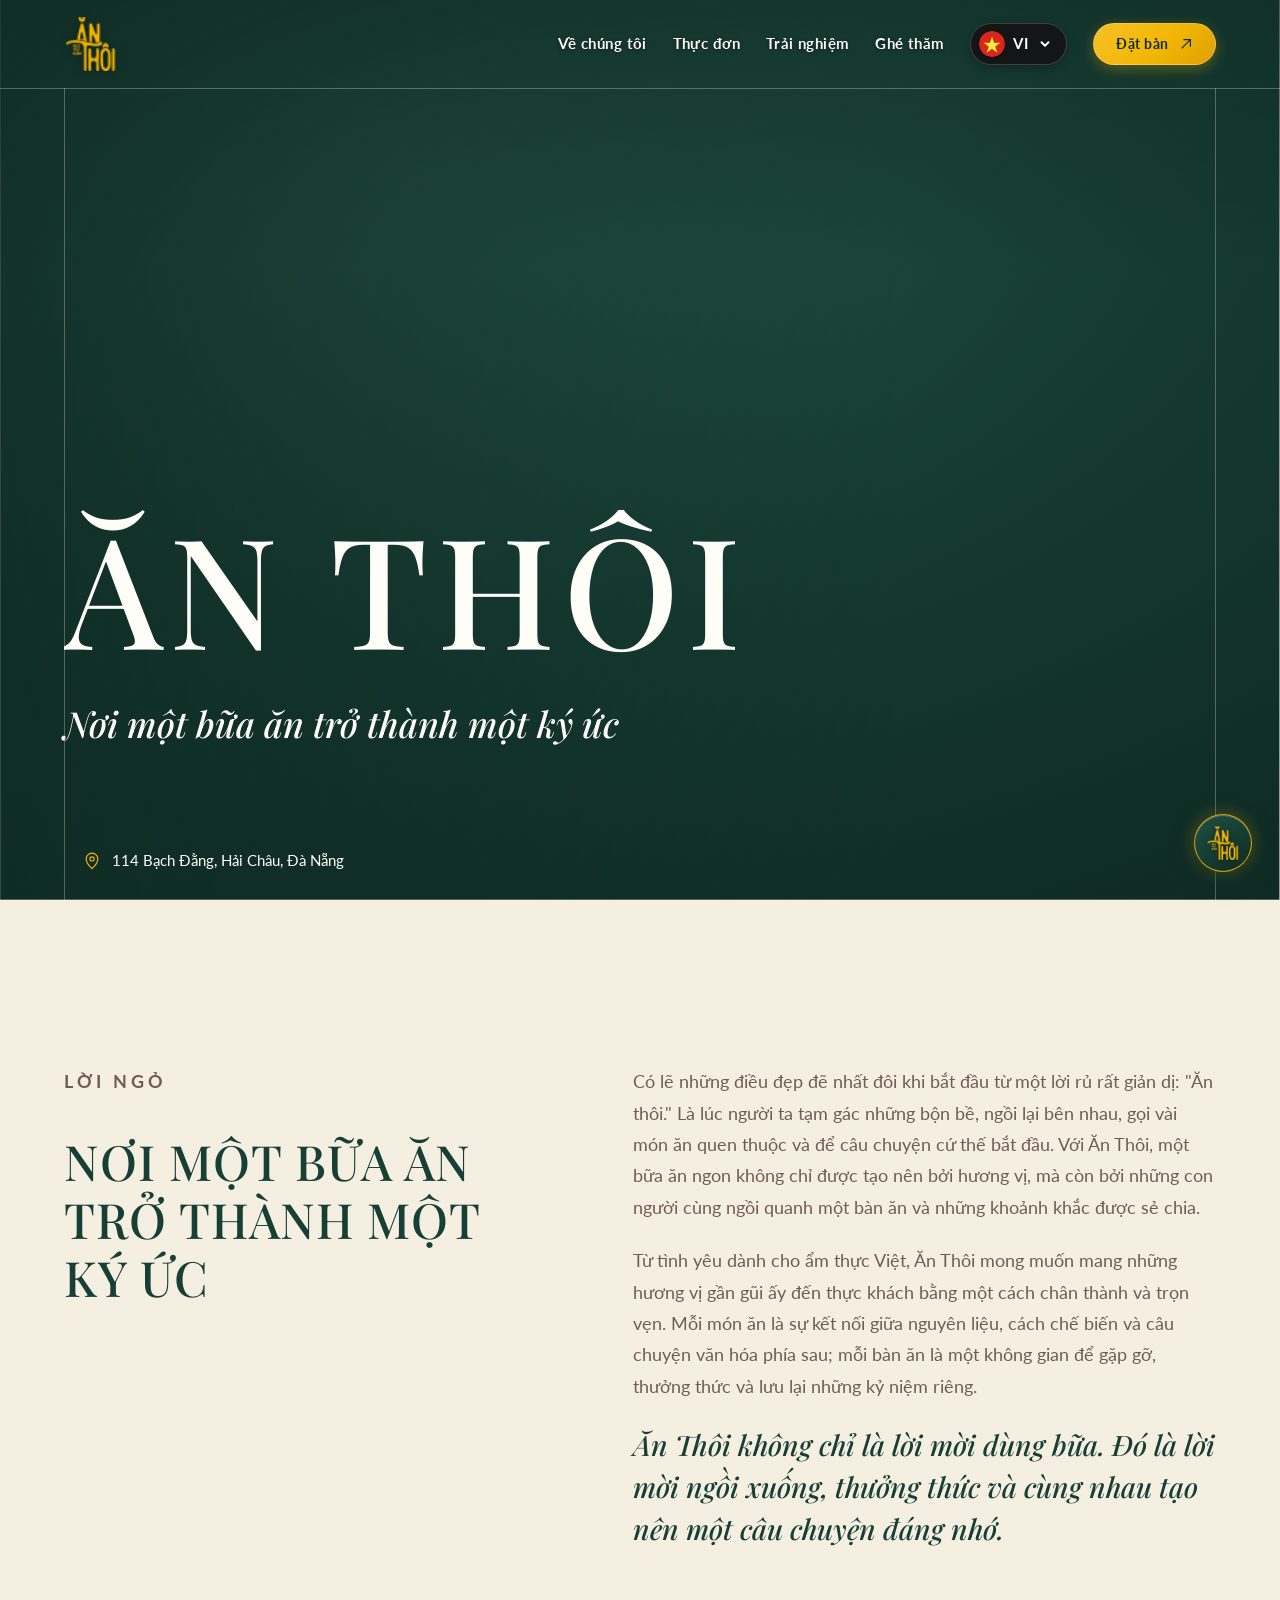
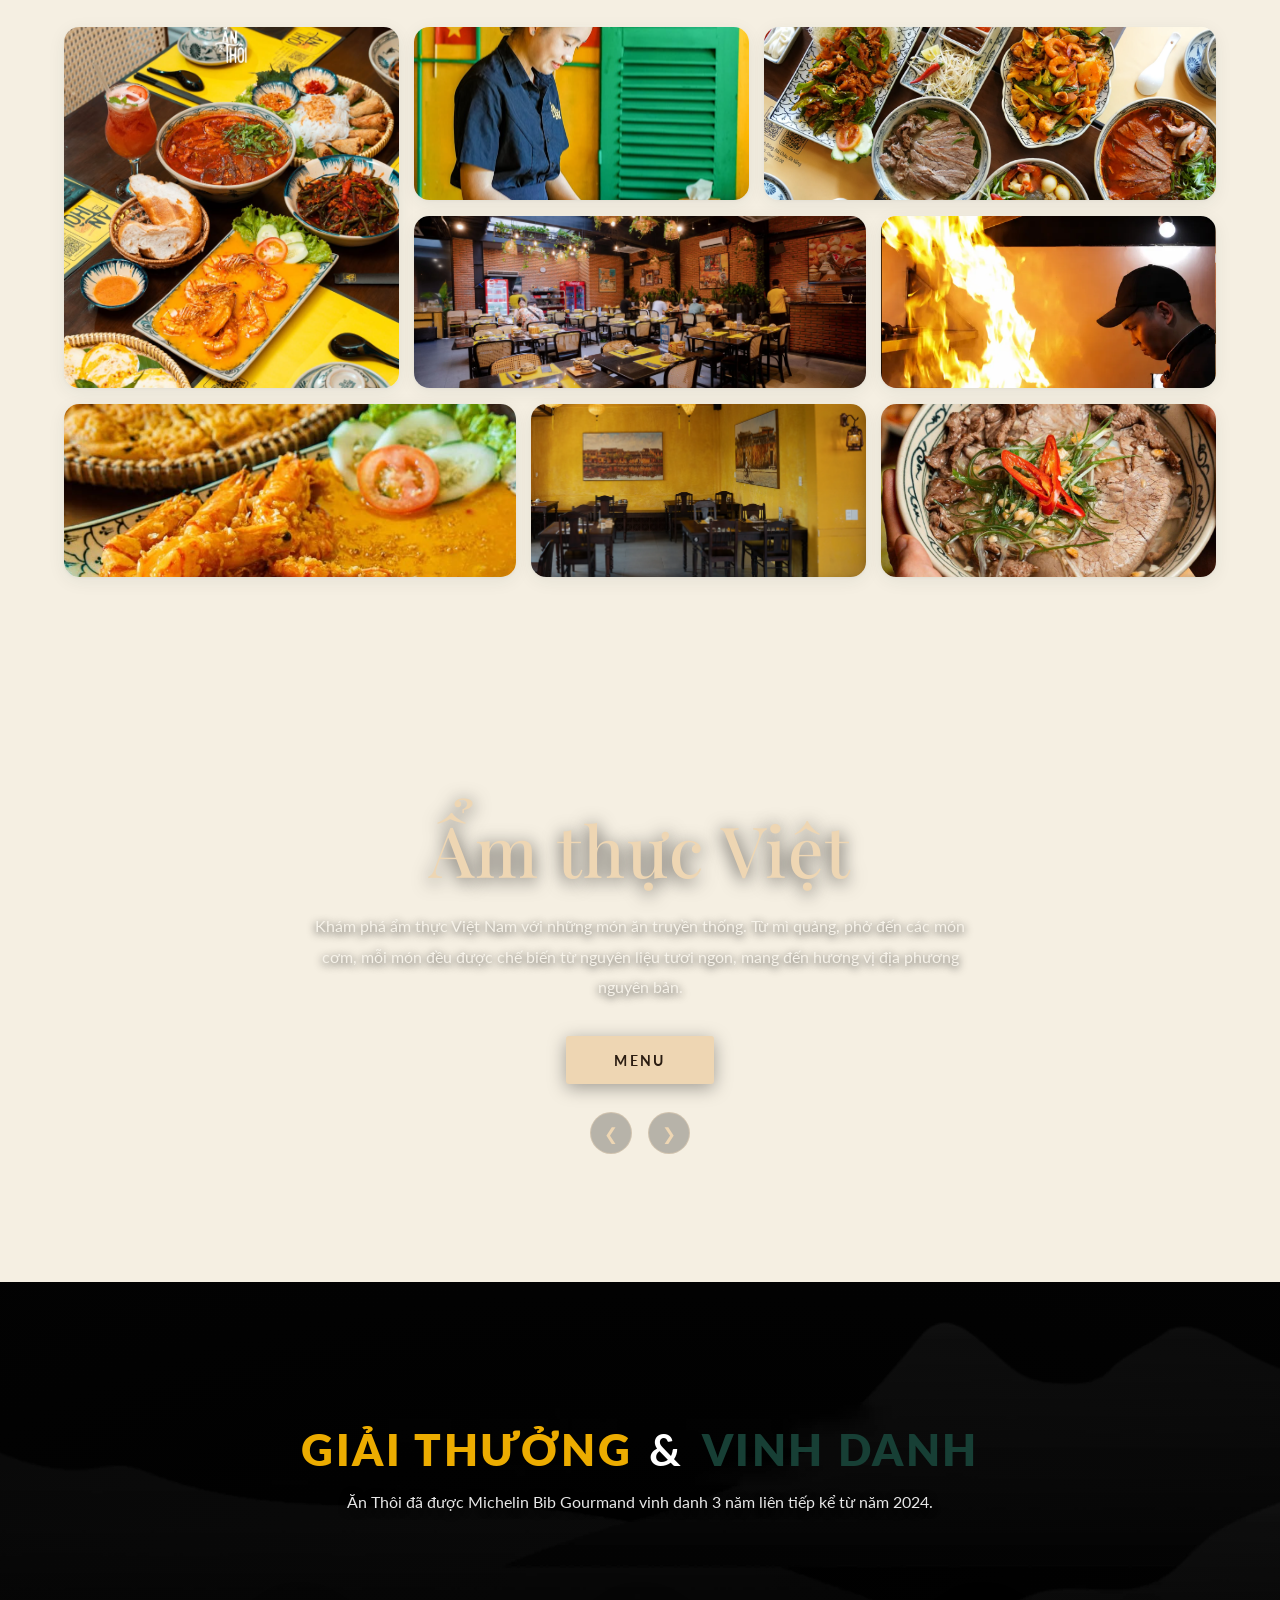
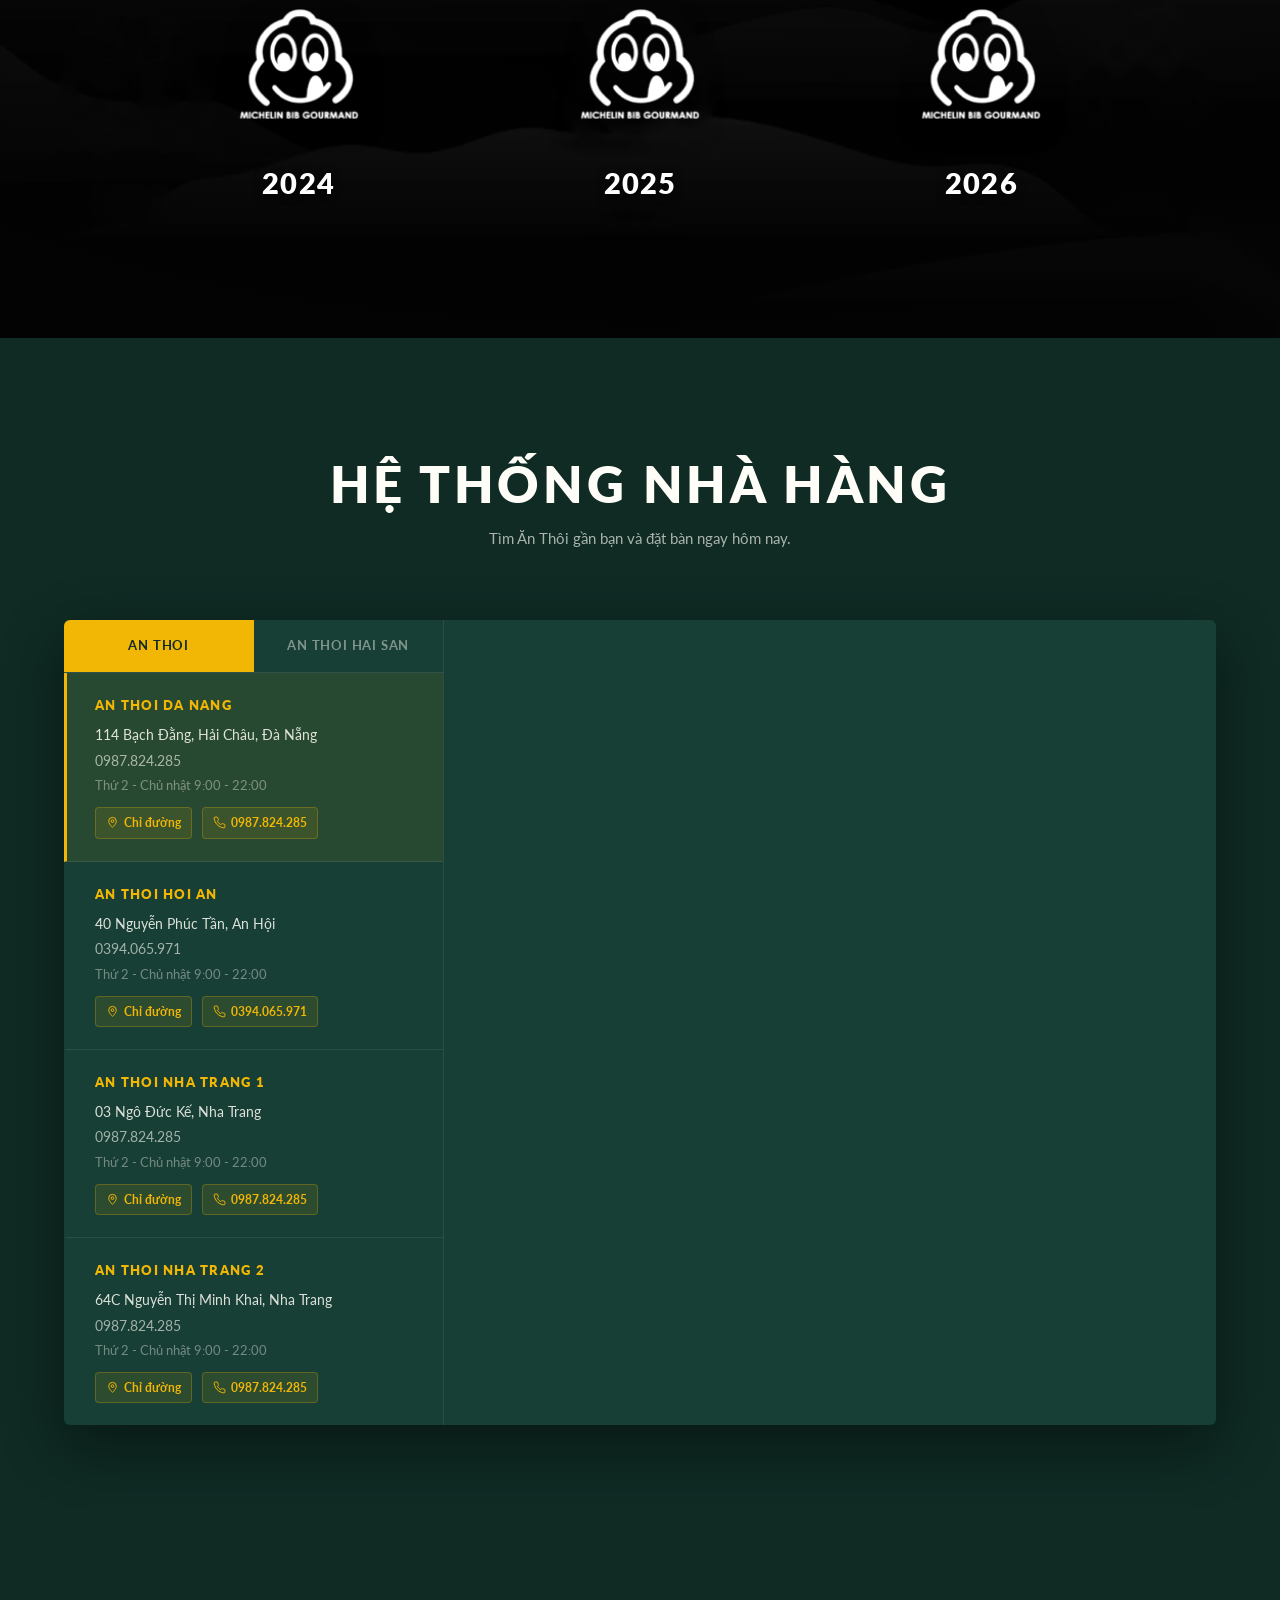
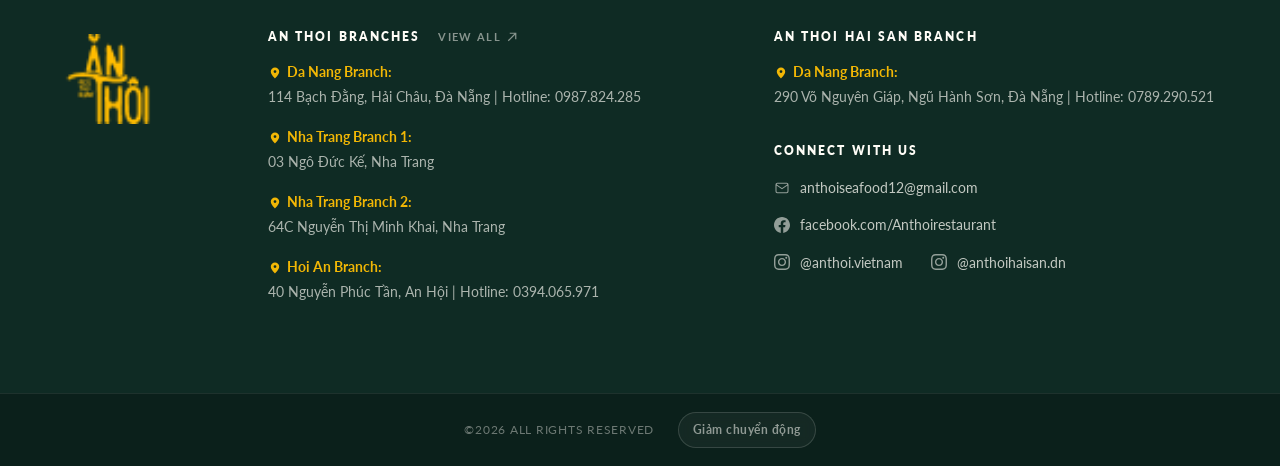
==== index.html @ 99bb7d3e "1" ====
<!DOCTYPE html>
<html lang="vi">
<head>
<meta charset="utf-8">
<meta name="viewport" content="width=device-width,initial-scale=1">
<title>Ăn Thôi - Ẩm thực Việt tại Đà Nẵng</title>
<meta name="description" content="Ăn Thôi - nhà hàng ẩm thực Việt tại 114 Bạch Đằng, Hải Châu, Đà Nẵng. Nơi một bữa ăn trở thành một ký ức.">
<link rel="icon" type="image/png" href="image/logo.png">
<link rel="apple-touch-icon" href="image/logo.png">
<link rel="preconnect" href="https://fonts.googleapis.com"><link rel="preconnect" href="https://fonts.gstatic.com" crossorigin>
<link href="https://fonts.googleapis.com/css2?family=Be+Vietnam+Pro:wght@400;700&family=Lato:wght@400;700&family=Playfair+Display:ital,wght@0,500;0,600;1,500&display=swap" rel="stylesheet">
<link rel="stylesheet" href="css/style.css">
</head>
<body>
<header class="header"><div class="header__in">
  <a class="logo" href="index.html" aria-label="Ăn Thôi - về trang chủ"><img class="logo__img" src="image/logo.png" alt="Ăn Thôi"></a>
  <div class="header__r">
    <nav class="nav" aria-label="Điều hướng chính">
      <a href="ve-chung-toi.html" data-i18n="nav_about">Về chúng tôi</a>
      <a href="thuc-don.html" data-i18n="nav_menu">Thực đơn</a>
      <a href="trai-nghiem.html" data-i18n="nav_experience">Trải nghiệm</a>
      <a href="lien-he.html" data-i18n="nav_visit">Ghé thăm</a>
    </nav>
    <div class="lang-select" id="langSelect">
      <button type="button" class="lang-select__btn" id="langSelectBtn" aria-haspopup="listbox" aria-expanded="false" aria-label="Chọn ngôn ngữ">
        <span class="lang-select__current-flag">
          <svg viewBox="0 0 36 36" width="24" height="24" class="lang-flag" aria-hidden="true"><circle cx="18" cy="18" r="18" fill="#DA251D"/><polygon fill="#FFEB3B" points="18,7.5 20.8,16.1 29.8,16.1 22.5,21.4 25.3,30 18,24.7 10.7,30 13.5,21.4 6.2,16.1 15.2,16.1"/></svg>
        </span>
        <span class="lang-select__current-code">VI</span>
        <svg class="lang-select__arrow" viewBox="0 0 16 16" fill="none" stroke="currentColor" stroke-width="2.2" stroke-linecap="round" stroke-linejoin="round" aria-hidden="true"><path d="m4 6 4 4 4-4"/></svg>
      </button>
      <div class="lang-select__menu" id="langSelectMenu" role="listbox" aria-label="Danh sách ngôn ngữ">
        <button type="button" class="lang-select__option" role="option" data-lang="EN" aria-selected="false">
          <span class="lang-select__option-flag">
            <svg viewBox="0 0 36 36" width="26" height="26" class="lang-flag" aria-hidden="true"><clipPath id="uk-clip"><circle cx="18" cy="18" r="18"/></clipPath><g clip-path="url(#uk-clip)"><rect width="36" height="36" fill="#012169"/><path d="M0 0 L36 36 M36 0 L0 36" stroke="#fff" stroke-width="5"/><path d="M0 0 L36 36 M36 0 L0 36" stroke="#C8102E" stroke-width="2.5"/><path d="M18 0 V36 M0 18 H36" stroke="#fff" stroke-width="8"/><path d="M18 0 V36 M0 18 H36" stroke="#C8102E" stroke-width="4.8"/></g></svg>
          </span>
          <span class="lang-select__option-text">EN</span>
        </button>
        <button type="button" class="lang-select__option is-active" role="option" data-lang="VI" aria-selected="true">
          <span class="lang-select__option-flag">
            <svg viewBox="0 0 36 36" width="26" height="26" class="lang-flag" aria-hidden="true"><circle cx="18" cy="18" r="18" fill="#DA251D"/><polygon fill="#FFEB3B" points="18,7.5 20.8,16.1 29.8,16.1 22.5,21.4 25.3,30 18,24.7 10.7,30 13.5,21.4 6.2,16.1 15.2,16.1"/></svg>
          </span>
          <span class="lang-select__option-text">VI</span>
        </button>
        <button type="button" class="lang-select__option" role="option" data-lang="ZH" aria-selected="false">
          <span class="lang-select__option-flag">
            <svg viewBox="0 0 36 36" width="26" height="26" class="lang-flag" aria-hidden="true"><circle cx="18" cy="18" r="18" fill="#DE2910"/><polygon fill="#FFDE00" points="9,6 9.9,8.8 12.8,8.8 10.5,10.5 11.4,13.3 9,11.6 6.6,13.3 7.5,10.5 5.2,8.8 8.1,8.8"/><polygon fill="#FFDE00" points="15,5 15.3,6.1 16.4,6.1 15.5,6.7 15.9,7.8 15,7.1 14.1,7.8 14.4,6.7 13.6,6.1 14.7,6.1"/><polygon fill="#FFDE00" points="17.5,7.5 17.8,8.6 18.9,8.6 18,9.2 18.4,10.3 17.5,9.6 16.6,10.3 16.9,9.2 16.1,8.6 17.2,8.6"/><polygon fill="#FFDE00" points="17.5,12 17.8,13.1 18.9,13.1 18,13.7 18.4,14.8 17.5,14.1 16.6,14.8 16.9,13.7 16.1,13.1 17.2,13.1"/><polygon fill="#FFDE00" points="15,14.8 15.3,15.9 16.4,15.9 15.5,16.5 15.9,17.6 15,16.9 14.1,17.6 14.4,16.5 13.6,15.9 14.7,15.9"/></svg>
          </span>
          <span class="lang-select__option-text">ZH</span>
        </button>
        <button type="button" class="lang-select__option" role="option" data-lang="KO" aria-selected="false">
          <span class="lang-select__option-flag">
            <svg viewBox="0 0 36 36" width="26" height="26" class="lang-flag" aria-hidden="true"><circle cx="18" cy="18" r="18" fill="#FFFFFF"/><circle cx="18" cy="18" r="17.2" fill="none" stroke="rgba(0,0,0,0.12)" stroke-width="1"/><clipPath id="ko-clip"><circle cx="18" cy="18" r="7.5"/></clipPath><g clip-path="url(#ko-clip)"><rect x="10" y="10" width="16" height="8" fill="#CD2E3A"/><rect x="10" y="18" width="16" height="8" fill="#0047A0"/><circle cx="14.25" cy="18" r="3.75" fill="#CD2E3A"/><circle cx="21.75" cy="18" r="3.75" fill="#0047A0"/></g><path d="M7 8.5 L9.5 6 M8 9.5 L10.5 7 M9 10.5 L11.5 8" stroke="#111" stroke-width="1.2" stroke-linecap="round"/><path d="M26.5 8.5 L29 6 M25.5 9.5 L28 7 M24.5 10.5 L27 8" stroke="#111" stroke-width="1.2" stroke-linecap="round"/><path d="M7 27.5 L9.5 30 M8 26.5 L10.5 29 M9 25.5 L11.5 28" stroke="#111" stroke-width="1.2" stroke-linecap="round"/><path d="M26.5 27.5 L29 30 M25.5 26.5 L28 29 M24.5 25.5 L27 28" stroke="#111" stroke-width="1.2" stroke-linecap="round"/></svg>
          </span>
          <span class="lang-select__option-text">KO</span>
        </button>
        <button type="button" class="lang-select__option" role="option" data-lang="RU" aria-selected="false">
          <span class="lang-select__option-flag">
            <svg viewBox="0 0 36 36" width="26" height="26" class="lang-flag" aria-hidden="true"><clipPath id="ru-clip"><circle cx="18" cy="18" r="18"/></clipPath><g clip-path="url(#ru-clip)"><rect width="36" height="12" y="0" fill="#FFFFFF"/><rect width="36" height="12" y="12" fill="#0039A6"/><rect width="36" height="12" y="24" fill="#D52B1E"/><circle cx="18" cy="18" r="17.2" fill="none" stroke="rgba(0,0,0,0.1)" stroke-width="1"/></g></svg>
          </span>
          <span class="lang-select__option-text">RU</span>
        </button>
      </div>
    </div>
    <a class="btn" href="dat-ban.html"><span data-i18n="btn_book">Đặt bàn</span><svg viewBox="0 0 16 16" fill="none" stroke="currentColor" stroke-width="1.4" aria-hidden="true"><path d="M3 13 13 3M5 3h8v8"/></svg></a>
    <button class="burger" aria-expanded="false" aria-controls="menu" aria-label="Mở menu"><i></i><i></i><i></i></button>
  </div>
</div></header>
<div class="drawer" id="menu" aria-hidden="true">
  <div class="drawer__bg"></div>
  <aside class="drawer__panel" aria-label="Menu">
    <div class="drawer__top"><a class="logo" href="index.html"><img class="logo__img" src="image/logo.png" alt="Ăn Thôi"></a><button class="drawer__close" type="button" aria-label="Đóng menu"><svg viewBox="0 0 20 20" fill="none" stroke="currentColor" stroke-width="1.5" aria-hidden="true"><path d="M4 4l12 12M16 4 4 16"/></svg></button></div>
    <nav class="drawer__nav" aria-label="Menu chính">
      <a href="ve-chung-toi.html"><span data-i18n="nav_about">Về chúng tôi</span><svg viewBox="0 0 20 20" fill="none" stroke="currentColor" stroke-width="1.4" aria-hidden="true"><path d="M3 10h14M11 4l6 6-6 6"/></svg></a>
      <a href="thuc-don.html"><span data-i18n="nav_menu">Thực đơn</span><svg viewBox="0 0 20 20" fill="none" stroke="currentColor" stroke-width="1.4" aria-hidden="true"><path d="M3 10h14M11 4l6 6-6 6"/></svg></a>
      <a href="trai-nghiem.html"><span data-i18n="nav_experience">Trải nghiệm</span><svg viewBox="0 0 20 20" fill="none" stroke="currentColor" stroke-width="1.4" aria-hidden="true"><path d="M3 10h14M11 4l6 6-6 6"/></svg></a>
      <a href="lien-he.html"><span data-i18n="nav_visit">Ghé thăm</span><svg viewBox="0 0 20 20" fill="none" stroke="currentColor" stroke-width="1.4" aria-hidden="true"><path d="M3 10h14M11 4l6 6-6 6"/></svg></a>
    </nav>
    <div class="drawer__foot"><a class="btn btn--wide" href="dat-ban.html"><span data-i18n="btn_book">Đặt bàn</span><svg viewBox="0 0 16 16" fill="none" stroke="currentColor" stroke-width="1.4" aria-hidden="true"><path d="M3 13 13 3M5 3h8v8"/></svg></a></div>
  </aside>
</div>
<main>
<section class="hero" aria-label="Giới thiệu">
  <div class="media">
    <img alt="" data-asset="heroImage" fetchpriority="high">
    <video autoplay muted loop playsinline preload="auto" data-asset="heroVideo"></video>
  </div>
  <div class="wrap hero__in">
    <h1><span class="l" style="--i:0"><span>ĂN THÔI</span></span></h1>
    <p class="hero__slogan" data-i18n="hero_slogan">Nơi một bữa ăn trở thành một ký ức</p>
  </div>
  <p class="hero__addr"><svg viewBox="0 0 24 24" fill="none" stroke="currentColor" stroke-width="1.4" aria-hidden="true"><path d="M12 21s7-6.2 7-11.5A7 7 0 0 0 5 9.5C5 14.8 12 21 12 21Z"/><circle cx="12" cy="9.5" r="2.5"/></svg><span data-i18n="hero_addr">114 Bạch Đằng, Hải Châu, Đà Nẵng</span></p>
</section>

<section class="intro wrap" id="loi-ngo">
  <div class="intro__top">
    <div class="reveal"><p class="eyebrow" data-i18n="intro_eyebrow">Lời ngỏ</p><h2 data-i18n="intro_heading">Nơi một bữa ăn trở thành một ký ức</h2></div>
    <div class="reveal intro__text">
      <p data-i18n="intro_p1">Có lẽ những điều đẹp đẽ nhất đôi khi bắt đầu từ một lời rủ rất giản dị: "Ăn thôi." Là lúc người ta tạm gác những bộn bề, ngồi lại bên nhau, gọi vài món ăn quen thuộc và để câu chuyện cứ thế bắt đầu. Với Ăn Thôi, một bữa ăn ngon không chỉ được tạo nên bởi hương vị, mà còn bởi những con người cùng ngồi quanh một bàn ăn và những khoảnh khắc được sẻ chia.</p>
      <p data-i18n="intro_p2">Từ tình yêu dành cho ẩm thực Việt, Ăn Thôi mong muốn mang những hương vị gần gũi ấy đến thực khách bằng một cách chân thành và trọn vẹn. Mỗi món ăn là sự kết nối giữa nguyên liệu, cách chế biến và câu chuyện văn hóa phía sau; mỗi bàn ăn là một không gian để gặp gỡ, thưởng thức và lưu lại những kỷ niệm riêng.</p>
      <p class="lead" data-i18n="intro_lead">Ăn Thôi không chỉ là lời mời dùng bữa. Đó là lời mời ngồi xuống, thưởng thức và cùng nhau tạo nên một câu chuyện đáng nhớ.</p>
    </div>
  </div>

  <!-- BẢNG HÌNH ẢNH (BENTO / MOSAIC GALLERY THEO MẪU THIẾT KẾ) -->
  <div class="loingo-gallery reveal" aria-label="Bộ sưu tập hình ảnh Ăn Thôi">
    <div class="loingo-grid">
      <figure class="loingo-grid__item loingo-grid__item--1">
        <img src="image/loingo/loingo7.png" alt="Bàn tiệc thịnh soạn tại nhà hàng Ăn Thôi" loading="lazy">
      </figure>
      <figure class="loingo-grid__item loingo-grid__item--2">
        <img src="image/loingo/loingo1.png" alt="Nhân viên Ăn Thôi chu đáo chuẩn bị bàn ăn" loading="lazy">
      </figure>
      <figure class="loingo-grid__item loingo-grid__item--3">
        <img src="image/loingo/loingo4.webp" alt="Mâm cơm sum vầy đậm đà phong vị Việt tại Ăn Thôi" loading="lazy">
      </figure>
      <figure class="loingo-grid__item loingo-grid__item--4">
        <img src="image/loingo/loingo3.webp" alt="Không gian nhà hàng Ăn Thôi ấm cúng tại 114 Bạch Đằng" loading="lazy">
      </figure>
      <figure class="loingo-grid__item loingo-grid__item--5">
        <img src="image/loingo/loingo2.png" alt="Bếp trưởng Ăn Thôi biểu diễn kỹ thuật lửa Wok Hei" loading="lazy">
      </figure>
      <figure class="loingo-grid__item loingo-grid__item--6">
        <img src="image/loingo/loingo6.png" alt="Món tôm sốt hoàng kim và bánh xèo giòn rụm tại Ăn Thôi" loading="lazy">
      </figure>
      <figure class="loingo-grid__item loingo-grid__item--7">
        <img src="image/loingo/loingo8.png" alt="Không gian hoài niệm phong cách Hội An tại Ăn Thôi" loading="lazy">
      </figure>
      <figure class="loingo-grid__item loingo-grid__item--8">
        <img src="image/loingo/loingo5.png" alt="Bát phở bò nóng hổi thơm ngon tại Ăn Thôi" loading="lazy">
      </figure>
    </div>
  </div>
</section>

<!-- BANNER ẨM THỰC VIỆT (BACKGROUND FIXED) -->
<section class="cuisine-banner" id="am-thuc-viet" aria-label="Ẩm thực Việt Ăn Thôi">
  <div class="cuisine-banner__in reveal">
    <h2 class="cuisine-banner__title" data-i18n="cuisine_title">Ẩm thực Việt</h2>
    <p class="cuisine-banner__desc" data-i18n="cuisine_desc">Khám phá ẩm thực Việt Nam với những món ăn truyền thống. Từ mì quảng, phở đến các món cơm, mỗi món đều được chế biến từ nguyên liệu tươi ngon, mang đến hương vị địa phương nguyên bản.</p>
    <a href="thuc-don.html" class="cuisine-banner__btn" data-i18n="cuisine_btn">MENU</a>
    <div class="cuisine-banner__arrows" aria-hidden="true">
      <a href="thuc-don.html" class="cuisine-banner__arrow" aria-label="Xem thực đơn">&#10094;</a>
      <a href="thuc-don.html" class="cuisine-banner__arrow" aria-label="Xem thực đơn">&#10095;</a>
    </div>
  </div>
</section>

<section class="awards-sec reveal" aria-label="Giải thưởng &amp; Vinh danh">
  <div class="awards-sec__in wrap">
    <h2 class="awards-sec__title">
      <span class="awards-sec__gold" data-i18n="awards_gold">GIẢI THƯỞNG</span>
      <span class="awards-sec__amp"> &amp; </span><span data-i18n="awards_white">VINH DANH</span>
    </h2>
    <p class="awards-sec__desc" data-i18n="awards_desc">Ăn Thôi đã được Michelin Bib Gourmand vinh danh 3 năm liên tiếp kể từ năm 2024.</p>
    <div class="awards-sec__grid">
      <div class="awards-sec__item">
        <div class="awards-sec__emblem-wrap">
          <img class="awards-sec__emblem" src="image/michelin-bib.png" alt="Michelin Bib Gourmand 2024" loading="lazy">
        </div>
        <p class="awards-sec__year">2024</p>
      </div>
      <div class="awards-sec__item">
        <div class="awards-sec__emblem-wrap">
          <img class="awards-sec__emblem" src="image/michelin-bib.png" alt="Michelin Bib Gourmand 2025" loading="lazy">
        </div>
        <p class="awards-sec__year">2025</p>
      </div>
      <div class="awards-sec__item">
        <div class="awards-sec__emblem-wrap">
          <img class="awards-sec__emblem" src="image/michelin-bib.png" alt="Michelin Bib Gourmand 2026" loading="lazy">
        </div>
        <p class="awards-sec__year">2026</p>
      </div>
    </div>
  </div>
</section>

<section class="branches-sec" id="he-thong-nha-hang" aria-label="Hệ thống nhà hàng">
  <div class="wrap branches-sec__in">
    <div class="branches-sec__head">
      <h2 class="branches-sec__title" data-i18n="branches_heading">HỆ THỐNG NHÀ HÀNG</h2>
      <p class="branches-sec__desc" data-i18n="branches_desc">Tìm Ăn Thôi gần bạn và đặt bàn ngay hôm nay.</p>
    </div>

    <div class="branches-sec__body">
      <!-- LEFT: tabs + list -->
      <div class="branches-sec__left">
        <!-- Tab buttons -->
        <div class="branches-tabs" role="tablist" aria-label="Chọn thương hiệu">
          <button class="branches-tab branches-tab--active" role="tab" data-brand="an-thoi" aria-selected="true" data-i18n="tab_an_thoi">An Thoi</button>
          <button class="branches-tab" role="tab" data-brand="an-thoi-hai-san" aria-selected="false" data-i18n="tab_hai_san">An Thoi Hai San</button>
        </div>

        <!-- An Thoi list -->
        <div class="branches-list" id="branches-an-thoi" role="tabpanel">
          <div class="branches-item branches-item--active" data-map="https://maps.google.com/maps?q=114%20B%E1%BA%A1ch%20%C4%90%E1%BA%B1ng%2C%20H%E1%BA%A3i%20Ch%C3%A2u%2C%20%C4%90%C3%A0%20N%E1%BA%B5ng&amp;output=embed">
            <p class="branches-item__name">AN THOI DA NANG</p>
            <p class="branches-item__addr">114 Bạch Đằng, Hải Châu, Đà Nẵng</p>
            <p class="branches-item__phone">0987.824.285</p>
            <p class="branches-item__hours">Thứ 2 - Chủ nhật 9:00 - 22:00</p>
            <div class="branches-item__actions">
              <a class="branches-item__link" href="https://www.google.com/maps/search/?api=1&amp;query=114+B%E1%BA%A1ch+%C4%90%E1%BA%B1ng+H%E1%BA%A3i+Ch%C3%A2u+%C4%90%C3%A0+N%E1%BA%B5ng" target="_blank" rel="noopener" onclick="event.stopPropagation()">
                <svg viewBox="0 0 24 24" fill="none" stroke="currentColor" stroke-width="1.8" aria-hidden="true"><path d="M12 21s7-6.2 7-11.5A7 7 0 0 0 5 9.5C5 14.8 12 21 12 21Z"/><circle cx="12" cy="9.5" r="2.5"/></svg>
                <span data-i18n="c_directions">Chỉ đường</span>
              </a>
              <a class="branches-item__link" href="tel:0987824285" onclick="event.stopPropagation()">
                <svg viewBox="0 0 24 24" fill="none" stroke="currentColor" stroke-width="1.8" aria-hidden="true"><path d="M22 16.92v3a2 2 0 0 1-2.18 2 19.79 19.79 0 0 1-8.63-3.07 19.5 19.5 0 0 1-6-6 19.79 19.79 0 0 1-3.07-8.67A2 2 0 0 1 4.11 2h3a2 2 0 0 1 2 1.72 12.84 12.84 0 0 0 .7 2.81 2 2 0 0 1-.45 2.11L8.09 9.91a16 16 0 0 0 6 6l1.27-1.27a2 2 0 0 1 2.11-.45 12.84 12.84 0 0 0 2.81.7A2 2 0 0 1 22 16.92z"/></svg>
                <span data-i18n="c_phone">0987.824.285</span>
              </a>
            </div>
          </div>
          <div class="branches-item" data-map="https://maps.google.com/maps?q=40%20Nguy%E1%BB%85n%20Ph%C3%BAc%20T%E1%BA%A7n%2C%20An%20H%E1%BB%99i%2C%20H%E1%BB%99i%20An&amp;output=embed">
            <p class="branches-item__name">AN THOI HOI AN</p>
            <p class="branches-item__addr">40 Nguyễn Phúc Tần, An Hội</p>
            <p class="branches-item__phone">0394.065.971</p>
            <p class="branches-item__hours">Thứ 2 - Chủ nhật 9:00 - 22:00</p>
            <div class="branches-item__actions">
              <a class="branches-item__link" href="https://www.google.com/maps/search/?api=1&amp;query=40+Nguy%E1%BB%85n+Ph%C3%BAc+T%E1%BA%A7n+An+H%E1%BB%99i+H%E1%BB%99i+An" target="_blank" rel="noopener" onclick="event.stopPropagation()">
                <svg viewBox="0 0 24 24" fill="none" stroke="currentColor" stroke-width="1.8" aria-hidden="true"><path d="M12 21s7-6.2 7-11.5A7 7 0 0 0 5 9.5C5 14.8 12 21 12 21Z"/><circle cx="12" cy="9.5" r="2.5"/></svg>
                <span data-i18n="c_directions">Chỉ đường</span>
              </a>
              <a class="branches-item__link" href="tel:0394065971" onclick="event.stopPropagation()">
                <svg viewBox="0 0 24 24" fill="none" stroke="currentColor" stroke-width="1.8" aria-hidden="true"><path d="M22 16.92v3a2 2 0 0 1-2.18 2 19.79 19.79 0 0 1-8.63-3.07 19.5 19.5 0 0 1-6-6 19.79 19.79 0 0 1-3.07-8.67A2 2 0 0 1 4.11 2h3a2 2 0 0 1 2 1.72 12.84 12.84 0 0 0 .7 2.81 2 2 0 0 1-.45 2.11L8.09 9.91a16 16 0 0 0 6 6l1.27-1.27a2 2 0 0 1 2.11-.45 12.84 12.84 0 0 0 2.81.7A2 2 0 0 1 22 16.92z"/></svg>
                <span data-i18n="c_phone">0394.065.971</span>
              </a>
            </div>
          </div>
          <div class="branches-item" data-map="https://maps.google.com/maps?q=03%20Ng%C3%B4%20%C4%90%E1%BB%A9c%20K%E1%BA%BF%2C%20Nha%20Trang&amp;output=embed">
            <p class="branches-item__name">AN THOI NHA TRANG 1</p>
            <p class="branches-item__addr">03 Ngô Đức Kế, Nha Trang</p>
            <p class="branches-item__phone">0987.824.285</p>
            <p class="branches-item__hours">Thứ 2 - Chủ nhật 9:00 - 22:00</p>
            <div class="branches-item__actions">
              <a class="branches-item__link" href="https://www.google.com/maps/search/?api=1&amp;query=03+Ng%C3%B4+%C4%90%E1%BB%A9c+K%E1%BA%BF+Nha+Trang" target="_blank" rel="noopener" onclick="event.stopPropagation()">
                <svg viewBox="0 0 24 24" fill="none" stroke="currentColor" stroke-width="1.8" aria-hidden="true"><path d="M12 21s7-6.2 7-11.5A7 7 0 0 0 5 9.5C5 14.8 12 21 12 21Z"/><circle cx="12" cy="9.5" r="2.5"/></svg>
                <span data-i18n="c_directions">Chỉ đường</span>
              </a>
              <a class="branches-item__link" href="tel:0987824285" onclick="event.stopPropagation()">
                <svg viewBox="0 0 24 24" fill="none" stroke="currentColor" stroke-width="1.8" aria-hidden="true"><path d="M22 16.92v3a2 2 0 0 1-2.18 2 19.79 19.79 0 0 1-8.63-3.07 19.5 19.5 0 0 1-6-6 19.79 19.79 0 0 1-3.07-8.67A2 2 0 0 1 4.11 2h3a2 2 0 0 1 2 1.72 12.84 12.84 0 0 0 .7 2.81 2 2 0 0 1-.45 2.11L8.09 9.91a16 16 0 0 0 6 6l1.27-1.27a2 2 0 0 1 2.11-.45 12.84 12.84 0 0 0 2.81.7A2 2 0 0 1 22 16.92z"/></svg>
                <span data-i18n="c_phone">0987.824.285</span>
              </a>
            </div>
          </div>
          <div class="branches-item" data-map="https://maps.google.com/maps?q=64C%20Nguy%E1%BB%85n%20Th%E1%BB%8B%20Minh%20Khai%2C%20Nha%20Trang&amp;output=embed">
            <p class="branches-item__name">AN THOI NHA TRANG 2</p>
            <p class="branches-item__addr">64C Nguyễn Thị Minh Khai, Nha Trang</p>
            <p class="branches-item__phone">0987.824.285</p>
            <p class="branches-item__hours">Thứ 2 - Chủ nhật 9:00 - 22:00</p>
            <div class="branches-item__actions">
              <a class="branches-item__link" href="https://www.google.com/maps/search/?api=1&amp;query=64C+Nguy%E1%BB%85n+Th%E1%BB%8B+Minh+Khai+Nha+Trang" target="_blank" rel="noopener" onclick="event.stopPropagation()">
                <svg viewBox="0 0 24 24" fill="none" stroke="currentColor" stroke-width="1.8" aria-hidden="true"><path d="M12 21s7-6.2 7-11.5A7 7 0 0 0 5 9.5C5 14.8 12 21 12 21Z"/><circle cx="12" cy="9.5" r="2.5"/></svg>
                <span data-i18n="c_directions">Chỉ đường</span>
              </a>
              <a class="branches-item__link" href="tel:0987824285" onclick="event.stopPropagation()">
                <svg viewBox="0 0 24 24" fill="none" stroke="currentColor" stroke-width="1.8" aria-hidden="true"><path d="M22 16.92v3a2 2 0 0 1-2.18 2 19.79 19.79 0 0 1-8.63-3.07 19.5 19.5 0 0 1-6-6 19.79 19.79 0 0 1-3.07-8.67A2 2 0 0 1 4.11 2h3a2 2 0 0 1 2 1.72 12.84 12.84 0 0 0 .7 2.81 2 2 0 0 1-.45 2.11L8.09 9.91a16 16 0 0 0 6 6l1.27-1.27a2 2 0 0 1 2.11-.45 12.84 12.84 0 0 0 2.81.7A2 2 0 0 1 22 16.92z"/></svg>
                <span data-i18n="c_phone">0987.824.285</span>
              </a>
            </div>
          </div>
        </div>

        <!-- An Thoi Hai San list -->
        <div class="branches-list branches-list--hidden" id="branches-an-thoi-hai-san" role="tabpanel">
          <div class="branches-item branches-item--active" data-map="https://maps.google.com/maps?q=290%20V%C3%B5%20Nguy%C3%AAn%20Gi%C3%A1p%2C%20Ng%C5%A9%20H%C3%A0nh%20S%C6%A1n%2C%20%C4%90%C3%A0%20N%E1%BA%B5ng&amp;output=embed">
            <p class="branches-item__name">AN THOI HAI SAN DA NANG</p>
            <p class="branches-item__addr">290 Võ Nguyên Giáp, Ngũ Hành Sơn, Đà Nẵng</p>
            <p class="branches-item__phone">0789.290.521</p>
            <p class="branches-item__hours">Thứ 2 - Chủ nhật 9:00 - 22:00</p>
            <div class="branches-item__actions">
              <a class="branches-item__link" href="https://www.google.com/maps/search/?api=1&amp;query=290+V%C3%B5+Nguy%C3%AAn+Gi%C3%A1p+Ng%C5%A9+H%C3%A0nh+S%C6%A1n+%C4%90%C3%A0+N%E1%BA%B5ng" target="_blank" rel="noopener" onclick="event.stopPropagation()">
                <svg viewBox="0 0 24 24" fill="none" stroke="currentColor" stroke-width="1.8" aria-hidden="true"><path d="M12 21s7-6.2 7-11.5A7 7 0 0 0 5 9.5C5 14.8 12 21 12 21Z"/><circle cx="12" cy="9.5" r="2.5"/></svg>
                <span data-i18n="c_directions">Chỉ đường</span>
              </a>
              <a class="branches-item__link" href="tel:0789290521" onclick="event.stopPropagation()">
                <svg viewBox="0 0 24 24" fill="none" stroke="currentColor" stroke-width="1.8" aria-hidden="true"><path d="M22 16.92v3a2 2 0 0 1-2.18 2 19.79 19.79 0 0 1-8.63-3.07 19.5 19.5 0 0 1-6-6 19.79 19.79 0 0 1-3.07-8.67A2 2 0 0 1 4.11 2h3a2 2 0 0 1 2 1.72 12.84 12.84 0 0 0 .7 2.81 2 2 0 0 1-.45 2.11L8.09 9.91a16 16 0 0 0 6 6l1.27-1.27a2 2 0 0 1 2.11-.45 12.84 12.84 0 0 0 2.81.7A2 2 0 0 1 22 16.92z"/></svg>
                <span data-i18n="c_phone">0789.290.521</span>
              </a>
            </div>
          </div>
        </div>
      </div>

      <!-- RIGHT: map -->
      <div class="branches-sec__map">
        <iframe
          id="branchMap"
          src="https://maps.google.com/maps?q=114%20B%E1%BA%A1ch%20%C4%90%E1%BA%B1ng%2C%20H%E1%BA%A3i%20Ch%C3%A2u%2C%20%C4%90%C3%A0%20N%E1%BA%B5ng&amp;output=embed"
          width="100%"
          height="100%"
          style="border:0"
          allowfullscreen=""
          loading="lazy"
          referrerpolicy="no-referrer-when-downgrade"
          title="Bản đồ Ăn Thôi"
        ></iframe>
      </div>
    </div>
  </div>
</section>
</main>
<footer class="footer" role="contentinfo">
  <div class="footer__main wrap">
    <div class="footer__grid">

      <!-- COL 1: Logo -->
      <div class="footer__col footer__col--logo">
        <a class="footer__logo" href="index.html" aria-label="Ăn Thôi – Trang chủ">
          <img src="image/logo.png" alt="Ăn Thôi" width="80" height="80">
        </a>
      </div>

      <!-- COL 2: AN THOI BRANCHES -->
      <div class="footer__col">
        <div class="footer__col-head">
          <h4 class="footer__heading" data-i18n="footer_branches">AN THOI BRANCHES</h4>
          <a class="footer__view-all" href="#he-thong-nha-hang"><span data-i18n="view_all">VIEW ALL</span> <svg viewBox="0 0 16 16" fill="none" stroke="currentColor" stroke-width="1.6" aria-hidden="true"><path d="M3 13 13 3M5 3h8v8"/></svg></a>
        </div>
        <ul class="footer__branch-list">
          <li>
            <span class="footer__branch-name">
              <svg class="footer__pin" viewBox="0 0 20 20" fill="currentColor" aria-hidden="true"><path fill-rule="evenodd" d="M10 2a6 6 0 0 0-6 6c0 4.418 6 10 6 10s6-5.582 6-10a6 6 0 0 0-6-6Zm0 8a2 2 0 1 1 0-4 2 2 0 0 1 0 4Z" clip-rule="evenodd"/></svg>
              <span data-i18n="branch_da_nang">Da Nang Branch:</span>
            </span>
            114 Bạch Đằng, Hải Châu, Đà Nẵng | Hotline: 0987.824.285
          </li>
          <li>
            <span class="footer__branch-name">
              <svg class="footer__pin" viewBox="0 0 20 20" fill="currentColor" aria-hidden="true"><path fill-rule="evenodd" d="M10 2a6 6 0 0 0-6 6c0 4.418 6 10 6 10s6-5.582 6-10a6 6 0 0 0-6-6Zm0 8a2 2 0 1 1 0-4 2 2 0 0 1 0 4Z" clip-rule="evenodd"/></svg>
              <span data-i18n="branch_nt1">Nha Trang Branch 1:</span>
            </span>
            03 Ngô Đức Kế, Nha Trang
          </li>
          <li>
            <span class="footer__branch-name">
              <svg class="footer__pin" viewBox="0 0 20 20" fill="currentColor" aria-hidden="true"><path fill-rule="evenodd" d="M10 2a6 6 0 0 0-6 6c0 4.418 6 10 6 10s6-5.582 6-10a6 6 0 0 0-6-6Zm0 8a2 2 0 1 1 0-4 2 2 0 0 1 0 4Z" clip-rule="evenodd"/></svg>
              <span data-i18n="branch_nt2">Nha Trang Branch 2:</span>
            </span>
            64C Nguyễn Thị Minh Khai, Nha Trang
          </li>
          <li>
            <span class="footer__branch-name">
              <svg class="footer__pin" viewBox="0 0 20 20" fill="currentColor" aria-hidden="true"><path fill-rule="evenodd" d="M10 2a6 6 0 0 0-6 6c0 4.418 6 10 6 10s6-5.582 6-10a6 6 0 0 0-6-6Zm0 8a2 2 0 1 1 0-4 2 2 0 0 1 0 4Z" clip-rule="evenodd"/></svg>
              <span data-i18n="branch_hoian">Hoi An Branch:</span>
            </span>
            40 Nguyễn Phúc Tần, An Hội | Hotline: 0394.065.971
          </li>
        </ul>
      </div>

      <!-- COL 3: AN THOI HAI SAN + CONNECT -->
      <div class="footer__col">
        <h4 class="footer__heading" data-i18n="footer_haisan">AN THOI HAI SAN BRANCH</h4>
        <ul class="footer__branch-list">
          <li>
            <span class="footer__branch-name">
              <svg class="footer__pin" viewBox="0 0 20 20" fill="currentColor" aria-hidden="true"><path fill-rule="evenodd" d="M10 2a6 6 0 0 0-6 6c0 4.418 6 10 6 10s6-5.582 6-10a6 6 0 0 0-6-6Zm0 8a2 2 0 1 1 0-4 2 2 0 0 1 0 4Z" clip-rule="evenodd"/></svg>
              <span data-i18n="branch_da_nang">Da Nang Branch:</span>
            </span>
            290 Võ Nguyên Giáp, Ngũ Hành Sơn, Đà Nẵng | Hotline: 0789.290.521
          </li>
        </ul>

        <h4 class="footer__heading footer__heading--connect" data-i18n="footer_connect">CONNECT WITH US</h4>
        <ul class="footer__connect-list">
          <li>
            <svg class="footer__icon" viewBox="0 0 24 24" fill="none" stroke="currentColor" stroke-width="1.6" aria-hidden="true"><rect x="3" y="5" width="18" height="14" rx="2"/><path d="m3 7 9 6 9-6"/></svg>
            <a href="mailto:anthoiseafood12@gmail.com">anthoiseafood12@gmail.com</a>
          </li>
          <li>
            <svg class="footer__icon" viewBox="0 0 24 24" fill="currentColor" aria-hidden="true"><path d="M24 12.073c0-6.627-5.373-12-12-12s-12 5.373-12 12c0 5.99 4.388 10.954 10.125 11.854v-8.385H7.078v-3.47h3.047V9.43c0-3.007 1.792-4.669 4.533-4.669 1.312 0 2.686.235 2.686.235v2.953H15.83c-1.491 0-1.956.925-1.956 1.874v2.25h3.328l-.532 3.47h-2.796v8.385C19.612 23.027 24 18.062 24 12.073z"/></svg>
            <a href="https://www.facebook.com/Anthoirestaurant" target="_blank" rel="noopener">facebook.com/Anthoirestaurant</a>
          </li>
          <li>
            <svg class="footer__icon" viewBox="0 0 24 24" fill="currentColor" aria-hidden="true"><path d="M12 2.163c3.204 0 3.584.012 4.85.07 3.252.148 4.771 1.691 4.919 4.919.058 1.265.069 1.645.069 4.849 0 3.205-.012 3.584-.069 4.849-.149 3.225-1.664 4.771-4.919 4.919-1.266.058-1.644.07-4.85.07-3.204 0-3.584-.012-4.849-.07-3.26-.149-4.771-1.699-4.919-4.92-.058-1.265-.07-1.644-.07-4.849 0-3.204.013-3.583.07-4.849.149-3.227 1.664-4.771 4.919-4.919 1.266-.057 1.645-.069 4.849-.069zm0-2.163c-3.259 0-3.667.014-4.947.072-4.358.2-6.78 2.618-6.98 6.98-.059 1.281-.073 1.689-.073 4.948 0 3.259.014 3.668.072 4.948.2 4.358 2.618 6.78 6.98 6.98 1.281.058 1.689.072 4.948.072 3.259 0 3.668-.014 4.948-.072 4.354-.2 6.782-2.618 6.979-6.98.059-1.28.073-1.689.073-4.948 0-3.259-.014-3.667-.072-4.947-.196-4.354-2.617-6.78-6.979-6.98-1.281-.059-1.69-.073-4.949-.073zm0 5.838c-3.403 0-6.162 2.759-6.162 6.162s2.759 6.163 6.162 6.163 6.162-2.759 6.162-6.163c0-3.403-2.759-6.162-6.162-6.162zm0 10.162c-2.209 0-4-1.79-4-4 0-2.209 1.791-4 4-4s4 1.791 4 4c0 2.21-1.791 4-4 4zm6.406-11.845c-.796 0-1.441.645-1.441 1.44s.645 1.44 1.441 1.44c.795 0 1.439-.645 1.439-1.44s-.644-1.44-1.439-1.44z"/></svg>
            <a href="https://www.instagram.com/anthoi.vietnam/" target="_blank" rel="noopener">@anthoi.vietnam</a>
            &nbsp;&nbsp;
            <svg class="footer__icon" viewBox="0 0 24 24" fill="currentColor" aria-hidden="true"><path d="M12 2.163c3.204 0 3.584.012 4.85.07 3.252.148 4.771 1.691 4.919 4.919.058 1.265.069 1.645.069 4.849 0 3.205-.012 3.584-.069 4.849-.149 3.225-1.664 4.771-4.919 4.919-1.266.058-1.644.07-4.85.07-3.204 0-3.584-.012-4.849-.07-3.26-.149-4.771-1.699-4.919-4.92-.058-1.265-.07-1.644-.07-4.849 0-3.204.013-3.583.07-4.849.149-3.227 1.664-4.771 4.919-4.919 1.266-.057 1.645-.069 4.849-.069zm0-2.163c-3.259 0-3.667.014-4.947.072-4.358.2-6.78 2.618-6.98 6.98-.059 1.281-.073 1.689-.073 4.948 0 3.259.014 3.668.072 4.948.2 4.358 2.618 6.78 6.98 6.98 1.281.058 1.689.072 4.948.072 3.259 0 3.668-.014 4.948-.072 4.354-.2 6.782-2.618 6.979-6.98.059-1.28.073-1.689.073-4.948 0-3.259-.014-3.667-.072-4.947-.196-4.354-2.617-6.78-6.979-6.98-1.281-.059-1.69-.073-4.949-.073zm0 5.838c-3.403 0-6.162 2.759-6.162 6.162s2.759 6.163 6.162 6.163 6.162-2.759 6.162-6.163c0-3.403-2.759-6.162-6.162-6.162zm0 10.162c-2.209 0-4-1.79-4-4 0-2.209 1.791-4 4-4s4 1.791 4 4c0 2.21-1.791 4-4 4zm6.406-11.845c-.796 0-1.441.645-1.441 1.44s.645 1.44 1.441 1.44c.795 0 1.439-.645 1.439-1.44s-.644-1.44-1.439-1.44z"/></svg>
            <a href="https://www.instagram.com/anthoihaisan.dn/" target="_blank" rel="noopener">@anthoihaisan.dn</a>
          </li>
        </ul>
      </div>

    </div>
  </div>

  <!-- Bottom bar -->
  <div class="footer__bar">
    <div class="wrap footer__bar-in">
      <span data-i18n="footer_copyright">©2026 ALL RIGHTS RESERVED</span>
      <button class="btn btn--ghost footer__rm-btn" id="reduceMotion" type="button" aria-pressed="false"><span data-i18n="footer_rm">Giảm chuyển động</span></button>
    </div>
  </div>
</footer>

<!-- FLOATING SOCIAL MEDIA MENU -->
<aside class="floating-social" id="floatingSocial" aria-label="Mạng xã hội Ăn Thôi">
  <div class="floating-social__items" id="floatingSocialItems" role="menu" aria-orientation="vertical" aria-hidden="true">
    
    <!-- 1. Facebook -->
    <a href="https://www.facebook.com/Anthoirestaurant" target="_blank" rel="noopener noreferrer" class="floating-social__item floating-social__item--fb" role="menuitem" tabindex="-1" style="--i:1" aria-label="Facebook Ăn Thôi Restaurant">
      <span class="floating-social__tooltip">
        <strong class="floating-social__name">Facebook</strong>
        <span class="floating-social__sub">Ăn Thôi Restaurant</span>
      </span>
      <span class="floating-social__btn" aria-hidden="true">
        <svg viewBox="0 0 24 24" fill="currentColor" width="20" height="20">
          <path d="M24 12.073c0-6.627-5.373-12-12-12s-12 5.373-12 12c0 5.99 4.388 10.954 10.125 11.854v-8.385H7.078v-3.47h3.047V9.43c0-3.007 1.792-4.669 4.533-4.669 1.312 0 2.686.235 2.686.235v2.953H15.83c-1.491 0-1.956.925-1.956 1.874v2.25h3.328l-.532 3.47h-2.796v8.385C19.612 23.027 24 18.062 24 12.073z"/>
        </svg>
      </span>
    </a>

    <!-- 2. Instagram Hải Sản -->
    <a href="https://www.instagram.com/anthoihaisan.dn/" target="_blank" rel="noopener noreferrer" class="floating-social__item floating-social__item--ins-food" role="menuitem" tabindex="-1" style="--i:2" aria-label="Instagram Hải Sản Ăn Thôi Đà Nẵng">
      <span class="floating-social__tooltip">
        <strong class="floating-social__name">Instagram • Hải Sản</strong>
        <span class="floating-social__sub">@anthoihaisan.dn</span>
      </span>
      <span class="floating-social__btn" aria-hidden="true">
        <svg viewBox="0 0 24 24" fill="currentColor" width="20" height="20">
          <path d="M12 2.163c3.204 0 3.584.012 4.85.07 3.252.148 4.771 1.691 4.919 4.919.058 1.265.069 1.645.069 4.849 0 3.205-.012 3.584-.069 4.849-.149 3.225-1.664 4.771-4.919 4.919-1.266.058-1.644.07-4.85.07-3.204 0-3.584-.012-4.849-.07-3.26-.149-4.771-1.699-4.919-4.92-.058-1.265-.07-1.644-.07-4.849 0-3.204.013-3.583.07-4.849.149-3.227 1.664-4.771 4.919-4.919 1.266-.057 1.645-.069 4.849-.069zm0-2.163c-3.259 0-3.667.014-4.947.072-4.358.2-6.78 2.618-6.98 6.98-.059 1.281-.073 1.689-.073 4.948 0 3.259.014 3.668.072 4.948.2 4.358 2.618 6.78 6.98 6.98 1.281.058 1.689.072 4.948.072 3.259 0 3.668-.014 4.948-.072 4.354-.2 6.782-2.618 6.979-6.98.059-1.28.073-1.689.073-4.948 0-3.259-.014-3.667-.072-4.947-.196-4.354-2.617-6.78-6.979-6.98-1.281-.059-1.69-.073-4.949-.073zm0 5.838c-3.403 0-6.162 2.759-6.162 6.162s2.759 6.163 6.162 6.163 6.162-2.759 6.162-6.163c0-3.403-2.759-6.162-6.162-6.162zm0 10.162c-2.209 0-4-1.79-4-4 0-2.209 1.791-4 4-4s4 1.791 4 4c0 2.21-1.791 4-4 4zm6.406-11.845c-.796 0-1.441.645-1.441 1.44s.645 1.44 1.441 1.44c.795 0 1.439-.645 1.439-1.44s-.644-1.44-1.439-1.44z"/>
        </svg>
      </span>
    </a>

    <!-- 3. Instagram Ăn Thôi Vietnam -->
    <a href="https://www.instagram.com/anthoi.vietnam/" target="_blank" rel="noopener noreferrer" class="floating-social__item floating-social__item--ins-space" role="menuitem" tabindex="-1" style="--i:3" aria-label="Instagram Ăn Thôi Vietnam">
      <span class="floating-social__tooltip">
        <strong class="floating-social__name">Instagram • Vietnam</strong>
        <span class="floating-social__sub">@anthoi.vietnam</span>
      </span>
      <span class="floating-social__btn" aria-hidden="true">
        <svg viewBox="0 0 24 24" fill="currentColor" width="20" height="20">
          <path d="M12 2.163c3.204 0 3.584.012 4.85.07 3.252.148 4.771 1.691 4.919 4.919.058 1.265.069 1.645.069 4.849 0 3.205-.012 3.584-.069 4.849-.149 3.225-1.664 4.771-4.919 4.919-1.266.058-1.644.07-4.85.07-3.204 0-3.584-.012-4.849-.07-3.26-.149-4.771-1.699-4.919-4.92-.058-1.265-.07-1.644-.07-4.849 0-3.204.013-3.583.07-4.849.149-3.227 1.664-4.771 4.919-4.919 1.266-.057 1.645-.069 4.849-.069zm0-2.163c-3.259 0-3.667.014-4.947.072-4.358.2-6.78 2.618-6.98 6.98-.059 1.281-.073 1.689-.073 4.948 0 3.259.014 3.668.072 4.948.2 4.358 2.618 6.78 6.98 6.98 1.281.058 1.689.072 4.948.072 3.259 0 3.668-.014 4.948-.072 4.354-.2 6.782-2.618 6.979-6.98.059-1.28.073-1.689.073-4.948 0-3.259-.014-3.667-.072-4.947-.196-4.354-2.617-6.78-6.979-6.98-1.281-.059-1.69-.073-4.949-.073zm0 5.838c-3.403 0-6.162 2.759-6.162 6.162s2.759 6.163 6.162 6.163 6.162-2.759 6.162-6.163c0-3.403-2.759-6.162-6.162-6.162zm0 10.162c-2.209 0-4-1.79-4-4 0-2.209 1.791-4 4-4s4 1.791 4 4c0 2.21-1.791 4-4 4zm6.406-11.845c-.796 0-1.441.645-1.441 1.44s.645 1.44 1.441 1.44c.795 0 1.439-.645 1.439-1.44s-.644-1.44-1.439-1.44z"/>
        </svg>
      </span>
    </a>

  </div>

  <!-- Nút chính FAB -->
  <button type="button" class="floating-social__toggle" id="floatingSocialToggle" aria-haspopup="true" aria-expanded="false" aria-controls="floatingSocialItems" aria-label="Mạng xã hội Ăn Thôi">
    <span class="floating-social__pulse" aria-hidden="true"></span>
    <span class="floating-social__ripple" aria-hidden="true"></span>
    <span class="floating-social__icons" aria-hidden="true">
      <img class="floating-social__logo" src="image/logo.png" alt="Ăn Thôi Logo" width="34" height="34">
      <svg class="floating-social__svg--close" viewBox="0 0 24 24" fill="none" stroke="currentColor" stroke-width="2.2" stroke-linecap="round" stroke-linejoin="round">
        <line x1="18" y1="6" x2="6" y2="18"></line>
        <line x1="6" y1="6" x2="18" y2="18"></line>
      </svg>
    </span>
  </button>
</aside>

<script src="js/assets-config.js"></script>
<script src="js/i18n.js"></script>
<script src="js/script.js"></script>
</body></html>
---- css/style.css ----
/* ===== 1. TOKENS (theo STEP 5) ===== */
:root{
  --green:#173F35; --green-d:#0f2b24;      /* xanh lá đậm: header, footer, tiêu đề, section */
  --gold:#F2B705;  --gold-d:#8a6200;       /* vàng nghệ: logo, CTA, hover (gold-d dùng cho chữ nhỏ trên nền sáng) */
  --cream:#F5EFE2;                         /* nền chính của section */
  --brown:#3B2A1F; --muted:#6f5d50;        /* nâu đậm: văn bản, chi tiết phụ */
  --ivory:#FFFDF7;                         /* trắng ngà: card, nội dung */
  --line:rgba(59,42,31,.16); --line-l:rgba(255,253,247,.28);
  --f-head:"Playfair Display",Georgia,serif;
  --f-body:Lato,"Be Vietnam Pro",system-ui,sans-serif; /* Be Vietnam Pro bù glyph tiếng Việt mà Lato thiếu */
  --hh:88px; --ease:cubic-bezier(.2,.7,.2,1); --pad:clamp(20px,5vw,92px);
}
/* ===== 2. BASE ===== */
*{box-sizing:border-box;margin:0}
html{scroll-behavior:smooth}
body{background:var(--cream);color:var(--brown);font:400 1.0625rem/1.75 var(--f-body);-webkit-font-smoothing:antialiased;overflow-x:hidden}
img,video{max-width:100%;display:block}
a{color:inherit;text-decoration:none}
:focus-visible{outline:2px solid var(--gold);outline-offset:3px}
h1,h2,h3{font-family:var(--f-head);font-weight:500;letter-spacing:-.01em;line-height:1.12;color:var(--green)}
h2{font-size:clamp(2.2rem,4.8vw,4.4rem)}
.eyebrow{font-size:.78rem;font-weight:700;letter-spacing:.22em;text-transform:uppercase;color:var(--gold-d);margin-bottom:22px}
.hero .eyebrow,.cta .eyebrow{color:var(--gold)}
.wrap{padding-inline:var(--pad);max-width:1560px;margin-inline:auto}
/* Khung ảnh có nền gradient dự phòng khi chưa có file */
.media{position:relative;overflow:hidden;background:radial-gradient(120% 90% at 30% 20%,#2f6354,var(--green) 55%,var(--green-d))}
.media img,.media video{position:absolute;inset:0;width:100%;height:100%;object-fit:cover}
/* ===== 3. NÚT & LINK ===== */
.btn{white-space:nowrap;display:inline-flex;align-items:center;justify-content:center;gap:18px;min-height:48px;padding:0 28px;background:linear-gradient(135deg,#f5c026 0%,var(--gold) 55%,#dfa002 100%);color:var(--green-d);border:1px solid rgba(255,255,255,.25);border-radius:999px;font:700 .92rem/1 var(--f-body);letter-spacing:.04em;cursor:pointer;position:relative;overflow:hidden;box-shadow:0 4px 16px rgba(242,183,5,.28);transition:transform .3s var(--ease),box-shadow .3s var(--ease),color .3s}
.btn::before{content:"";position:absolute;inset:0;border-radius:inherit;background:var(--ivory);transform:translateY(101%);transition:transform .45s var(--ease)}
.btn>*{position:relative;z-index:1}
.btn:hover::before,.btn:focus-visible::before{transform:none}
.btn:hover{transform:translateY(-2px);box-shadow:0 8px 24px rgba(242,183,5,.42)}
.btn:active{transform:scale(.97) translateY(0);box-shadow:0 2px 8px rgba(242,183,5,.3)}
.btn svg{width:16px;height:16px;flex-shrink:0;transition:transform .35s var(--ease)} .btn:hover svg{transform:translate(3px,-3px)}
.btn--green{background:linear-gradient(135deg,#1c4b40 0%,var(--green) 50%,var(--green-d) 100%);color:var(--ivory);border-color:rgba(255,253,247,.15);box-shadow:0 4px 16px rgba(15,43,36,.28);transition:color .4s,transform .3s,box-shadow .3s}
.btn--green::before{background:var(--gold)} .btn--green:hover,.btn--green:focus-visible{color:var(--green-d);box-shadow:0 8px 24px rgba(242,183,5,.35)}
.btn--ghost{background:rgba(255,253,247,.08);color:var(--ivory);border:1px solid var(--line-l);box-shadow:none;backdrop-filter:blur(6px);-webkit-backdrop-filter:blur(6px);transition:color .4s,transform .3s,border-color .3s,background .3s,box-shadow .3s}
.btn--ghost:hover,.btn--ghost:focus-visible{color:var(--green-d);background:var(--ivory);border-color:var(--ivory);box-shadow:0 6px 20px rgba(0,0,0,.15)}
.btn--lg{min-height:60px;padding:0 42px;gap:22px;font-size:1.02rem}
.btn--wide{width:100%;justify-content:space-between;min-height:56px;padding:0 30px}
.link{display:inline-flex;align-items:center;gap:22px;padding-bottom:8px;border-bottom:1px solid currentColor;font-weight:700;color:var(--green);transition:gap .35s var(--ease),color .3s}
.link:hover{gap:34px;color:var(--gold-d)} .link svg{width:18px;height:18px}
/* ===== 4. HEADER ===== */
.header{position:fixed;inset:0 0 auto;z-index:60;color:var(--ivory);transition:background .4s,box-shadow .4s}
.header__in{display:flex;align-items:center;justify-content:space-between;gap:24px;height:88px;padding-inline:var(--pad);transition:height .4s}
.header.is-solid{background:var(--green);box-shadow:0 12px 30px rgba(15,43,36,.3)}
.header.is-solid .header__in{height:72px}
.logo{display:inline-flex;align-items:center;white-space:nowrap;font:600 1.7rem/1 var(--f-head);letter-spacing:.14em;color:var(--gold);flex-shrink:0}
.logo__img{height:54px;width:auto;display:block;object-fit:contain;transition:height .35s var(--ease),transform .3s var(--ease);filter:drop-shadow(0 2px 5px rgba(0,0,0,.35))}
.logo:hover .logo__img{transform:scale(1.06);filter:drop-shadow(0 0 10px rgba(242,183,5,.55))}
.header.is-solid .logo__img{height:44px}
.header__r{display:flex;align-items:center;gap:clamp(16px,2vw,30px)}
.header__r .btn{min-height:42px;padding:0 22px;gap:10px;border-radius:999px;font-size:.88rem;letter-spacing:.04em;box-shadow:0 4px 14px rgba(242,183,5,.32)}
.header__r .btn svg{width:14px;height:14px}
.nav{display:flex;align-items:center;gap:clamp(16px,2vw,32px)}
.nav a{position:relative;padding:6px 0;font-size:.92rem;font-weight:700;letter-spacing:.03em;white-space:nowrap;color:var(--ivory);text-shadow:0 1px 4px rgba(0,0,0,.45);transition:color .3s}
.header.is-solid .nav a{text-shadow:none}
.nav a::after{content:"";position:absolute;left:0;bottom:0;width:100%;height:1px;background:var(--gold);transform:scaleX(0);transform-origin:right;transition:transform .4s var(--ease)}
.nav a:hover::after,.nav a[aria-current]::after{transform:scaleX(1);transform-origin:left}
.nav a:hover{color:var(--gold)}
.lang{display:flex;gap:14px;font-size:.88rem;letter-spacing:.06em;opacity:.9}
.lang b{font-weight:700;border-bottom:1px solid var(--gold)}

/* ===== DROPDOWN CHỌN NGÔN NGỮ (5 NGÔN NGỮ) ===== */
.lang-select{
  position:relative;
  display:inline-flex;
}
.lang-select__btn{
  display:inline-flex;
  align-items:center;
  gap:8px;
  min-height:42px;
  padding:5px 14px 5px 8px;
  background:#141517;
  color:#fff;
  border:1px solid rgba(255,255,255,.18);
  border-radius:99px;
  cursor:pointer;
  font:700 .95rem/1 var(--f-body);
  letter-spacing:.03em;
  box-shadow:0 3px 10px rgba(0,0,0,.25);
  transition:background .25s,border-color .25s,box-shadow .25s,transform .2s;
  user-select:none;
}
.header.is-solid .lang-select__btn{
  background:#0d2620;
  border-color:rgba(242,183,5,.4);
}
.lang-select__btn:hover{
  background:#202225;
  border-color:rgba(242,183,5,.6);
  transform:translateY(-1px);
}
.lang-select.is-open .lang-select__btn{
  background:#000;
  border-color:var(--gold);
}
.lang-select__current-flag,
.lang-select__option-flag{
  display:inline-flex;
  align-items:center;
  justify-content:center;
  flex-shrink:0;
}
.lang-select__current-flag svg,
.lang-select__option-flag svg{
  display:block;
  border-radius:50%;
  box-shadow:0 1px 3px rgba(0,0,0,.3);
}
.lang-select__current-code{
  font-weight:700;
  font-size:.95rem;
  color:#fff;
  letter-spacing:.04em;
}
.lang-select__arrow{
  width:14px;
  height:14px;
  color:#fff;
  margin-left:2px;
  transition:transform .3s var(--ease);
}
.lang-select.is-open .lang-select__arrow{
  transform:rotate(180deg);
}

/* Menu Dropdown 5 Ngôn Ngữ */
.lang-select__menu{
  position:absolute;
  top:calc(100% + 10px);
  right:0;
  min-width:142px;
  background:#ffffff;
  border-radius:20px;
  padding:8px;
  box-shadow:0 16px 42px rgba(0,0,0,.22),0 2px 10px rgba(0,0,0,.08);
  display:flex;
  flex-direction:column;
  gap:2px;
  opacity:0;
  transform:translateY(-10px) scale(.95);
  pointer-events:none;
  visibility:hidden;
  transition:opacity .25s var(--ease),transform .25s var(--ease),visibility .25s;
  z-index:90;
}
.lang-select.is-open .lang-select__menu{
  opacity:1;
  transform:translateY(0) scale(1);
  pointer-events:auto;
  visibility:visible;
}
.lang-select__option{
  display:flex;
  align-items:center;
  gap:14px;
  width:100%;
  padding:10px 14px;
  border:none;
  background:transparent;
  border-radius:14px;
  cursor:pointer;
  font:700 1.05rem/1 var(--f-body);
  color:#222;
  letter-spacing:.02em;
  transition:background .2s,transform .15s;
  text-align:left;
}
.lang-select__option:hover{
  background:#f4f5f7;
}
.lang-select__option.is-active{
  background:#f0f2f5;
  color:#111;
}
.lang-select__option:active{
  transform:scale(.97);
}
.burger{display:none;width:46px;height:46px;background:none;border:1px solid var(--line-l);border-radius:8px;color:inherit;cursor:pointer;transition:background .3s,border-color .3s;padding:0;flex-direction:column;justify-content:center;align-items:center}
.burger:hover{background:rgba(242,183,5,.15);border-color:var(--gold)}
.burger i{display:block;width:22px;height:1.5px;background:currentColor;margin:3px auto;transition:transform .4s var(--ease),opacity .3s}
.burger[aria-expanded=true] i:nth-child(1){transform:translateY(7.5px) rotate(45deg)}
.burger[aria-expanded=true] i:nth-child(2){opacity:0}
.burger[aria-expanded=true] i:nth-child(3){transform:translateY(-7.5px) rotate(-45deg)}
/* ===== 5. HERO ===== */
.hero{position:relative;min-height:100svh;display:flex;align-items:flex-end;color:var(--ivory);overflow:hidden;padding:150px 0 clamp(50px,9vh,110px)}
.hero>.media{position:absolute;inset:-5% 0}
.hero::before{content:"";position:absolute;inset:0;z-index:1;background:linear-gradient(90deg,rgba(15,43,36,.8),rgba(15,43,36,.25) 70%),linear-gradient(180deg,rgba(15,43,36,.55),transparent 30%)}
.hero::after{content:"";position:absolute;inset:0;z-index:2;pointer-events:none;
  --l:linear-gradient(var(--line-l),var(--line-l));
  background:
    var(--l) left 0 top var(--hh)/100% 1px no-repeat,
    var(--l) left var(--pad) top var(--hh)/1px calc(100% - var(--hh)) no-repeat,
    var(--l) right var(--pad) top var(--hh)/1px calc(100% - var(--hh)) no-repeat,
    var(--l) left 0 bottom 0/100% 1px no-repeat}
.hero__in{position:relative;z-index:3;width:100%}
.hero h1{font-size:clamp(2.8rem,7vw,6.8rem);line-height:1.04;margin:0 0 34px;color:var(--ivory)}
.hero h1 .l{display:block;overflow:hidden;padding-bottom:.12em}
.hero h1 .l>span{display:block;transform:translateY(110%);animation:rise 1.2s var(--ease) forwards;animation-delay:calc(.2s + var(--i)*.15s)}
.hero h1 em{color:var(--gold)}
@keyframes rise{to{transform:none}}
.hero__sub,.hero .btn,.hero .eyebrow{opacity:0;animation:fade 1s .8s forwards}
.hero .eyebrow{animation-delay:.1s}
@keyframes fade{to{opacity:1}}
.hero__sub{max-width:36ch;font-size:1.2rem;margin-bottom:46px}
/* ===== 6. THANH THÔNG TIN ===== */
.infobar{background:var(--green);color:var(--ivory)}
.infobar{border-bottom:1px solid var(--line-l)}
.infobar .wrap{display:grid;grid-template-columns:1fr 1fr;max-width:none;padding:0;margin-inline:var(--pad);border-inline:1px solid var(--line-l)}
.infobar .cell{display:flex;align-items:center;gap:16px;padding:34px clamp(20px,3vw,48px);font-size:.98rem}
.infobar .cell+.cell{border-left:1px solid var(--line-l);justify-content:space-between}
.infobar svg{width:22px;height:22px;flex:none;color:var(--gold)}
.infobar a{display:inline-flex;gap:12px;font-weight:700;color:var(--gold)}
/* ===== 7. LỜI NGỎ ===== */
.intro{padding-block:clamp(90px,13vw,190px) 0}
.intro__top{display:grid;grid-template-columns:1.5fr 1fr;gap:clamp(30px,8vw,140px);align-items:center}
.intro__top p{color:var(--muted);font-size:1.12rem;margin-bottom:34px}
.quad{display:grid;grid-template-columns:repeat(4,1fr);margin-top:clamp(70px,10vw,140px);border-block:1px solid var(--line)}
.quad div{padding:56px 20px;text-align:center;transition:background .4s}
.quad div+div{border-left:1px solid var(--line)}
.quad div:hover{background:var(--ivory)}
.quad h3{font-size:1.5rem;margin-bottom:8px}
.quad p{color:var(--muted);font-size:.98rem}
/* ===== 8. SPLIT (ảnh + khung trắng ngà, xen kẽ) ===== */
.split{display:grid;grid-template-columns:1.15fr 1fr;margin-top:clamp(90px,12vw,170px);min-height:min(100svh,880px)}
.split--rev{grid-template-columns:1fr 1.15fr}
.split .media{min-height:520px}
.panel{background:var(--ivory);padding:clamp(40px,7vw,120px) clamp(24px,5vw,90px);display:flex;flex-direction:column;justify-content:center}
.panel h2{margin-bottom:30px}
.panel>p{color:var(--muted);margin-bottom:22px;max-width:46ch}
.panel .link{align-self:flex-start;margin-top:14px}
.note{color:var(--gold-d);font-size:.86rem}
.pledge{margin-top:26px;border-top:1px solid var(--line)}
.pledge div{padding:18px 0;border-bottom:1px solid var(--line)}
.pledge h3{font-size:1.25rem;margin-bottom:2px}
.pledge p{color:var(--muted);font-size:.96rem}
.pledge em{color:var(--gold-d);font-size:.82rem}
/* ===== 9. KHÔNG GIAN & TRẢI NGHIỆM (nền xanh, thẻ chồng) ===== */
.feature{background:var(--green);color:var(--ivory);margin-top:clamp(90px,12vw,170px);padding-block:clamp(60px,9vw,130px)}
.feature .wrap{display:grid;grid-template-columns:repeat(12,1fr);align-items:center}
.feature .card{grid-column:1/6;grid-row:1;z-index:2;background:var(--ivory);color:var(--brown);padding:clamp(32px,4vw,64px);min-height:620px;display:flex;flex-direction:column;justify-content:center}
.feature .card h2{font-size:clamp(2rem,3.8vw,3.6rem);margin-bottom:26px}
.feature .card p{color:var(--muted);margin-bottom:30px}
.feature .media{grid-column:5/13;grid-row:1;aspect-ratio:4/3.1}
/* ===== 10. KHỐI ĐẶT BÀN CUỐI TRANG ===== */
.cta{position:relative;min-height:100svh;display:grid;place-items:center;text-align:center;color:var(--ivory);overflow:hidden;padding:120px 0;margin-top:clamp(90px,12vw,170px)}
.cta .media{position:absolute;inset:0}
.cta::before{content:"";position:absolute;inset:0;z-index:1;background:rgba(15,43,36,.76)}
.cta__in{position:relative;z-index:2;display:flex;flex-direction:column;align-items:center}
.cta h2{max-width:16ch;margin-bottom:36px;font-size:clamp(2.4rem,5.4vw,5rem);color:var(--ivory)}
.cta__line{color:rgba(255,253,247,.88);margin-bottom:44px}
.cta__btns{display:flex;gap:18px;flex-wrap:wrap;justify-content:center}
/* ===== 11. LIÊN HỆ / ĐẶT BÀN ===== */
.page-top{background:var(--green);color:var(--ivory);padding:170px 0 clamp(60px,9vw,120px)}
.page-top h1{font-size:clamp(2.8rem,7vw,6.4rem);color:var(--ivory)}
.page-top .eyebrow{color:var(--gold)}
.contact{display:grid;grid-template-columns:5fr 6fr;gap:clamp(30px,6vw,110px);padding-block:clamp(70px,9vw,130px)}
.info dl{display:grid;gap:26px;margin-bottom:36px}
.info dt{font:700 .78rem var(--f-body);letter-spacing:.2em;text-transform:uppercase;color:var(--gold-d);margin-bottom:4px}
.info .media{aspect-ratio:16/10;margin-top:40px}
.form{display:grid;grid-template-columns:1fr 1fr;gap:22px;align-content:start;background:var(--ivory);border:1px solid var(--line);border-radius:16px;padding:clamp(28px,4.5vw,56px);box-shadow:0 10px 30px rgba(0,0,0,.04)}
.form h2{grid-column:1/-1;font-size:clamp(2rem,3.4vw,2.8rem);margin-bottom:6px}
.field{display:grid;gap:6px} .field.full{grid-column:1/-1}
.field label{font-size:.88rem;font-weight:700;color:var(--green)}
.field input,.field select,.field textarea{width:100%;min-height:52px;padding:12px 16px;background:#fff;color:var(--brown);border:1px solid var(--line);border-radius:10px;font:inherit;transition:border-color .3s,box-shadow .3s}
.field textarea{min-height:100px;resize:vertical}
.field input:focus,.field select:focus,.field textarea:focus{border-color:var(--green);box-shadow:0 0 0 3px rgba(31,78,68,.12);outline:0}
.field .err{color:#a8321a;font-size:.82rem;min-height:1.2em}
.form .btn{grid-column:1/-1;justify-content:space-between}
.form__ok{grid-column:1/-1;padding:18px;border-radius:10px;border:1px solid var(--green);background:rgba(31,78,68,.06);color:var(--green);font-weight:500}

/* ===== HERO VỀ CHÚNG TÔI (TẦM NHÌN & SỨ MỆNH) ===== */
.about-hero{
  position:relative;
  background-color:var(--green-d);
  background-image:
    radial-gradient(ellipse at 50% 45%, rgba(23,63,53,.45) 0%, rgba(15,43,36,.88) 65%, #0a1c17 100%),
    url('../image/nenphoco.png');
  background-repeat:no-repeat;
  background-position:center bottom;
  background-size:cover;
  color:var(--ivory);
  padding-top:clamp(140px, 16vh, 185px);
  padding-bottom:clamp(75px, 10vw, 135px);
  overflow:hidden;
}
.about-hero::before{
  content:"";
  position:absolute;
  inset:0;
  background:linear-gradient(180deg, rgba(15,43,36,.55) 0%, rgba(15,43,36,.1) 40%, rgba(15,43,36,.75) 100%);
  pointer-events:none;
}
.about-hero__wrap{
  position:relative;
  z-index:2;
}
.breadcrumb{
  display:flex;
  align-items:center;
  gap:8px;
  font-size:.9rem;
  color:rgba(255,253,247,.72);
  margin-bottom:clamp(32px, 4.5vw, 54px);
}
.breadcrumb a{
  color:rgba(255,253,247,.82);
  text-decoration:none;
  transition:color .3s;
}
.breadcrumb a:hover{
  color:var(--gold);
}
.breadcrumb__sep{
  opacity:.55;
  font-size:.85rem;
}
.breadcrumb__cur{
  color:rgba(255,253,247,.96);
  font-weight:500;
}
.about-hero__center{
  display:flex;
  flex-direction:column;
  align-items:center;
  text-align:center;
  max-width:880px;
  margin-inline:auto;
}
.mission-title{
  display:inline-flex;
  flex-direction:column;
  align-items:flex-start;
  font-family:var(--f-head);
  color:#fff;
  margin-bottom:clamp(32px, 4.5vw, 46px);
  user-select:none;
  filter:drop-shadow(0 4px 18px rgba(0,0,0,.4));
}
.mission-title__group{
  display:grid;
  grid-template-columns:auto auto auto;
  align-items:center;
  column-gap:8px;
  line-height:1;
}
.mission-title__group--m{
  margin-top:8px;
}
.mission-title__cap{
  font-size:clamp(66px, 8.2vw, 98px);
  font-weight:400;
  line-height:.82;
  color:#fff;
  grid-row:1 / span 2;
  align-self:center;
  padding-right:3px;
}
.mission-title__word{
  font-size:clamp(28px, 3.6vw, 44px);
  font-weight:400;
  line-height:1.15;
  color:#fff;
  letter-spacing:.02em;
}
.mission-title__word--top{
  grid-column:2;
  grid-row:1;
}
.mission-title__word--bot{
  grid-column:2;
  grid-row:2;
}
.mission-title__amp{
  font-family:var(--f-head);
  font-style:italic;
  font-size:clamp(28px, 3.4vw, 42px);
  font-weight:400;
  color:#fff;
  grid-column:3;
  grid-row:2;
  padding-left:12px;
  align-self:center;
}
.about-hero__desc{
  font-size:clamp(.96rem, 1.4vw, 1.1rem);
  line-height:1.9;
  color:rgba(255,253,247,.94);
  max-width:800px;
  margin:0 auto;
  text-align:center;
  font-weight:400;
  text-shadow:0 1px 8px rgba(0,0,0,.35);
}

/* ===== HÀNH TRÌNH TRƯỞNG THÀNH (ve-chung-toi.html) ===== */
.journey-sec{
  background-color:var(--green-d);
  background-image:
    radial-gradient(ellipse 90% 70% at 50% 25%, rgba(23,63,53,.65) 0%, rgba(15,43,36,.96) 65%, #0a1c17 100%);
  color:var(--ivory);
  padding:clamp(70px, 9vw, 120px) 0 clamp(80px, 10vw, 130px);
  position:relative;
  overflow:hidden;
  border-top:1px solid rgba(242,183,5,.2);
  border-bottom:1px solid rgba(242,183,5,.15);
}
.journey-sec::before{
  content:"";
  position:absolute;
  inset:0;
  background:linear-gradient(180deg, rgba(15,43,36,.35) 0%, transparent 45%, rgba(10,28,23,.55) 100%);
  pointer-events:none;
}
.journey-sec__head{
  text-align:center;
  margin-bottom:clamp(44px, 6vw, 76px);
  position:relative;
  z-index:2;
}
.journey-sec__title{
  font-family:var(--f-head);
  font-size:clamp(1.9rem, 3.6vw, 2.75rem);
  font-weight:600;
  letter-spacing:.05em;
  text-transform:uppercase;
  color:var(--ivory);
  margin:0;
  text-shadow:0 2px 14px rgba(0,0,0,.45);
}
.journey-carousel{
  position:relative;
  z-index:2;
  max-width:1220px;
  margin:0 auto;
}
.journey-carousel__inner{
  display:grid;
  grid-template-columns:1fr 1.28fr;
  gap:clamp(36px, 5.5vw, 76px);
  align-items:center;
}
.journey-carousel__left{
  display:flex;
  flex-direction:column;
  justify-content:center;
}
.journey-text-slides{
  display:grid;
  grid-template-areas:"slide";
}
.journey-text-slide{
  grid-area:slide;
  opacity:0;
  visibility:hidden;
  transform:translateY(10px);
  transition:opacity .4s ease, transform .4s ease, visibility .4s;
  pointer-events:none;
}
.journey-text-slide.is-active{
  opacity:1;
  visibility:visible;
  transform:translateY(0);
  pointer-events:auto;
}
.journey-slide__year{
  font-family:var(--f-head);
  font-size:clamp(3.4rem, 6vw, 5rem);
  font-weight:700;
  line-height:1;
  color:var(--gold);
  margin-bottom:clamp(14px, 2vw, 20px);
  letter-spacing:.02em;
  text-shadow:0 2px 14px rgba(242,183,5,.3);
}
.journey-slide__heading{
  font-family:var(--f-head);
  font-size:clamp(1.3rem, 1.9vw, 1.65rem);
  font-weight:600;
  color:var(--ivory);
  letter-spacing:.03em;
  text-transform:uppercase;
  margin:0 0 clamp(20px, 2.5vw, 28px);
}
.journey-slide__bullets{
  list-style:none;
  padding:0;
  margin:0;
  display:flex;
  flex-direction:column;
  gap:clamp(14px, 1.8vw, 18px);
}
.journey-bullet{
  display:flex;
  align-items:flex-start;
  gap:12px;
  font-size:clamp(.96rem, 1.2vw, 1.06rem);
  line-height:1.7;
  color:rgba(255,253,247,.92);
}
.journey-bullet__arrow{
  width:14px;
  height:14px;
  flex-shrink:0;
  margin-top:6px;
  color:var(--gold);
  filter:drop-shadow(0 1px 4px rgba(242,183,5,.4));
}
.journey-carousel__nav{
  display:flex;
  align-items:center;
  gap:12px;
  margin-top:clamp(32px, 4.5vw, 48px);
}
.journey-nav-btn{
  width:46px;
  height:46px;
  border-radius:50%;
  background:rgba(23,63,53,.85);
  border:1px solid rgba(242,183,5,.35);
  color:var(--gold);
  display:inline-flex;
  align-items:center;
  justify-content:center;
  cursor:pointer;
  box-shadow:0 4px 14px rgba(0,0,0,.3);
  transition:all .25s ease;
}
.journey-nav-btn svg{
  width:18px;
  height:18px;
}
.journey-nav-btn:hover{
  background:var(--gold);
  color:var(--green-d);
  border-color:var(--gold);
  transform:scale(1.08);
  box-shadow:0 6px 20px rgba(242,183,5,.4);
}
.journey-nav-btn:active{
  transform:scale(.95);
}
.journey-nav-btn:focus-visible{
  outline:2px solid var(--gold);
  outline-offset:2px;
}
.journey-carousel__right{
  position:relative;
}
.journey-media-slides{
  display:grid;
  grid-template-areas:"media";
  width:100%;
  aspect-ratio:4/3;
  border-radius:8px;
  overflow:hidden;
  background:var(--green-d);
  border:1px solid rgba(255,253,247,.12);
  box-shadow:0 16px 44px rgba(0,0,0,.45);
}
.journey-media-slide{
  grid-area:media;
  width:100%;
  height:100%;
  opacity:0;
  visibility:hidden;
  transition:opacity .5s ease, visibility .5s;
  pointer-events:none;
}
.journey-media-slide.is-active{
  opacity:1;
  visibility:visible;
  pointer-events:auto;
}
.journey-media-slide img{
  width:100%;
  height:100%;
  object-fit:cover;
  transform:scale(1.02);
  transition:transform .7s var(--ease);
}
.journey-media-slide.is-active img{
  transform:scale(1);
}

/* Biến thể tông sáng kem / trắng ngà (nếu muốn đồng bộ với các phần thân trang) */
.journey-sec--light{
  background-color:var(--cream);
  background-image:radial-gradient(ellipse 90% 70% at 50% 30%, #fffdf7 0%, var(--cream) 70%, #ebdcc7 100%);
  color:var(--brown);
  border-top:1px solid var(--line);
  border-bottom:1px solid var(--line);
}
.journey-sec--light::before{display:none}
.journey-sec--light .journey-sec__title{
  color:var(--green);
  text-shadow:none;
}
.journey-sec--light .journey-slide__year{
  color:var(--gold-d);
  text-shadow:none;
}
.journey-sec--light .journey-slide__heading{
  color:var(--green);
}
.journey-sec--light .journey-bullet{
  color:var(--brown);
}
.journey-sec--light .journey-bullet__arrow{
  color:var(--gold-d);
  filter:none;
}
.journey-sec--light .journey-nav-btn{
  background:var(--ivory);
  border-color:var(--line);
  color:var(--green);
  box-shadow:0 4px 12px rgba(59,42,31,.08);
}
.journey-sec--light .journey-nav-btn:hover{
  background:var(--green);
  color:var(--ivory);
  border-color:var(--green);
}
.journey-sec--light .journey-media-slides{
  background:var(--cream);
  border-color:var(--line);
  box-shadow:0 14px 34px rgba(23,63,53,.1);
}

@media(max-width:960px){
  .journey-carousel__inner{
    grid-template-columns:1fr;
    gap:36px;
  }
  .journey-media-slides{
    aspect-ratio:16/10;
  }
}
@media(max-width:560px){
  .journey-media-slides{
    aspect-ratio:4/3;
  }
  .journey-slide__year{
    font-size:3rem;
  }
  .journey-slide__heading{
    font-size:1.2rem;
  }
  .journey-bullet{
    font-size:.92rem;
  }
}

/* ===== TRANG ĐẶT BÀN (dat-ban.html) ===== */
.book-sec{padding-block:clamp(50px,8vw,110px)}
.book-grid{display:grid;grid-template-columns:1.45fr 1fr;gap:clamp(30px,5vw,60px);align-items:start}
.book-side{display:grid;gap:24px}
.book-card{background:var(--ivory);border:1px solid var(--line);border-radius:16px;padding:clamp(26px,4vw,40px);box-shadow:0 10px 30px rgba(0,0,0,.04)}
.book-card h3{font-size:1.4rem;color:var(--green);margin-bottom:14px}
.book-card p{color:var(--muted);font-size:.95rem;line-height:1.65;margin-bottom:16px}
.book-card p:last-child{margin-bottom:0}
.book-card dl{display:grid;gap:18px;margin-top:20px;border-top:1px solid var(--line);padding-top:20px}
.book-card dt{font:700 .78rem var(--f-body);letter-spacing:.18em;text-transform:uppercase;color:var(--gold-d);margin-bottom:4px}
.book-card dd{color:var(--brown);font-size:.95rem}
.book-card .phone-link{display:inline-flex;align-items:center;gap:10px;font-size:1.35rem;font-weight:700;color:var(--green);margin-top:6px;transition:color .3s}
.book-card .phone-link:hover{color:var(--gold-d)}
.book-card ul{padding-left:18px;color:var(--muted);font-size:.92rem;line-height:1.7;margin-top:10px}
@media(max-width:960px){
  .book-grid{grid-template-columns:1fr}
}
/* ===== 12. FOOTER ===== */
.footer{
  background:var(--green-d);
  color:var(--ivory);
}
.footer__main{
  padding-block:clamp(52px,7vw,90px);
}
.footer__grid{
  display:grid;
  grid-template-columns:140px 1fr 1fr;
  gap:clamp(32px,5vw,72px);
  align-items:start;
}

/* Logo col */
.footer__col--logo{
  display:flex;
  align-items:flex-start;
  padding-top:4px;
}
.footer__logo img{
  width:clamp(64px,8vw,90px);
  height:auto;
  filter:brightness(1.05);
}

/* Column heading */
.footer__heading{
  font:800 .72rem var(--f-body);
  letter-spacing:.18em;
  text-transform:uppercase;
  color:var(--ivory);
  margin-bottom:18px;
}
.footer__heading--connect{
  margin-top:36px;
}

/* Col head row: heading + VIEW ALL */
.footer__col-head{
  display:flex;
  align-items:baseline;
  gap:18px;
  margin-bottom:18px;
}
.footer__col-head .footer__heading{
  margin-bottom:0;
}
.footer__view-all{
  display:inline-flex;
  align-items:center;
  gap:5px;
  font:700 .7rem var(--f-body);
  letter-spacing:.12em;
  text-transform:uppercase;
  color:rgba(255,253,247,.5);
  transition:color .2s;
  white-space:nowrap;
}
.footer__view-all svg{width:12px;height:12px}
.footer__view-all:hover{color:var(--gold)}

/* Branch list */
.footer__branch-list{
  list-style:none;
  padding:0;
  margin:0;
  display:flex;
  flex-direction:column;
  gap:18px;
}
.footer__branch-list li{
  font-size:.88rem;
  line-height:1.6;
  color:rgba(255,253,247,.65);
}
.footer__branch-name{
  display:flex;
  align-items:center;
  gap:5px;
  font-weight:700;
  color:var(--gold);
  margin-bottom:2px;
}
.footer__pin{
  width:14px;
  height:14px;
  flex-shrink:0;
  color:var(--gold);
}

/* Connect list */
.footer__connect-list{
  list-style:none;
  padding:0;
  margin:0;
  display:flex;
  flex-direction:column;
  gap:12px;
}
.footer__connect-list li{
  display:flex;
  align-items:center;
  gap:10px;
  flex-wrap:wrap;
  font-size:.9rem;
  color:rgba(255,253,247,.75);
}
.footer__connect-list a{
  color:rgba(255,253,247,.75);
  transition:color .2s;
}
.footer__connect-list a:hover{color:var(--gold)}
.footer__icon{
  width:16px;
  height:16px;
  flex-shrink:0;
  color:rgba(255,253,247,.55);
}

/* Bottom bar */
.footer__bar{
  background:rgba(0,0,0,.25);
  border-top:1px solid rgba(255,253,247,.08);
}
.footer__bar-in{
  display:flex;
  align-items:center;
  justify-content:center;
  gap:24px;
  padding-block:18px;
  font-size:.78rem;
  letter-spacing:.06em;
  text-transform:uppercase;
  color:rgba(255,253,247,.4);
}
.footer__rm-btn{
  min-height:36px !important;
  padding:0 14px !important;
  font-size:.75rem !important;
  opacity:.55;
}
.footer__rm-btn:hover{opacity:1}
.footer a:hover{color:var(--gold)}
/* ===== 13. NGĂN KÉO MENU (bên phải) ===== */
.drawer{position:fixed;inset:0;z-index:80;visibility:hidden;transition:visibility 0s .6s}
.drawer.is-open{visibility:visible;transition:none}
.drawer__bg{position:absolute;inset:0;background:rgba(15,43,36,.65);opacity:0;transition:opacity .5s}
.drawer.is-open .drawer__bg{opacity:1}
.drawer__panel{position:absolute;inset:0 0 0 auto;width:min(100%,clamp(400px,40vw,640px));background:var(--cream);color:var(--brown);display:flex;flex-direction:column;transform:translateX(100%);transition:transform .6s var(--ease)}
.drawer.is-open .drawer__panel{transform:none}
.drawer__top{display:flex;justify-content:space-between;align-items:center;flex:none;height:100px;padding:0 clamp(24px,3.5vw,48px);background:var(--green)}
.drawer__close{display:grid;place-items:center;width:52px;height:52px;border:1px solid var(--line-l);background:none;color:var(--ivory);cursor:pointer;transition:background .3s,border-color .3s}
.drawer__close:hover{background:rgba(242,183,5,.15);border-color:var(--gold)} .drawer__close svg{width:20px;height:20px}
.drawer__nav{flex:1;overflow-y:auto;padding:8px clamp(24px,3.5vw,48px)}
.drawer__nav a{display:flex;justify-content:space-between;align-items:center;gap:20px;padding:28px 0;border-bottom:1px solid var(--line);font:700 clamp(1.25rem,2vw,1.7rem)/1.2 var(--f-body);color:var(--green);transition:padding-left .4s var(--ease),color .3s}
.drawer__nav a:hover{padding-left:14px;color:var(--gold-d)} .drawer__nav svg{width:22px;height:22px;flex:none}
.drawer__foot{flex:none;padding:24px clamp(24px,3.5vw,48px);border-top:1px solid var(--line)}
/* ===== 14. REVEAL & GIẢM CHUYỂN ĐỘNG ===== */
.reveal{opacity:0;transform:translateY(28px);transition:opacity 1s var(--ease),transform 1s var(--ease)}
.reveal.is-in{opacity:1;transform:none}
.media.zoom img,.media.zoom video{transform:scale(1.14);transition:transform 2s var(--ease)}
.media.zoom.is-in img,.media.zoom.is-in video{transform:scale(1)}
.reduce-motion *,.reduce-motion *::before,.reduce-motion *::after{animation-duration:.01s!important;animation-delay:0s!important;transition-duration:.01s!important;scroll-behavior:auto!important}
@media(prefers-reduced-motion:reduce){*{animation-duration:.01s!important;animation-delay:0s!important;transition-duration:.01s!important}html{scroll-behavior:auto}}
/* ===== 15. RESPONSIVE (mobile: 1 cột, hamburger, CTA luôn hiển thị) ===== */
@media(max-width:1024px){.nav{display:none}.burger{display:flex}}
@media(max-width:900px){
  .header__in{height:72px}.lang{display:none}:root{--hh:72px}
  .intro__top,.contact,.split,.split--rev{grid-template-columns:1fr}
  .split--rev .media{order:-1}
  .quad{grid-template-columns:1fr 1fr}.quad div:nth-child(3){border-left:0}.quad div:nth-child(n+3){border-top:1px solid var(--line)}
  .feature .wrap{display:block}.feature .card{min-height:0}.feature .media{aspect-ratio:4/3}
  .infobar .wrap{grid-template-columns:1fr}.infobar .cell+.cell{border-left:0;border-top:1px solid var(--line-l)}
  .footer__grid{grid-template-columns:1fr 1fr}
  .footer__col--logo{display:none}
  .drawer__top{height:80px}.drawer__nav a{padding:24px 0}
}
@media(max-width:560px){
  .form{grid-template-columns:1fr}.footer__grid{grid-template-columns:1fr}
  .header__r .btn{padding:0 14px;gap:6px;min-height:38px;font-size:.82rem}.header__r .btn svg{display:none}
  .quad{grid-template-columns:1fr}.quad div+div{border-left:0;border-top:1px solid var(--line)}
  .btn--lg{padding:0 28px;width:100%;justify-content:space-between}
  .cta__btns{width:100%}.cta__btns .btn{width:100%;justify-content:space-between}
  .footer__bar-in{flex-direction:column;gap:10px;text-align:center}
}

/* ===== 16. CẬP NHẬT THEO STEP 2 ===== */
/* Hero: tên ĂN THÔI + slogan nổi bật, địa chỉ ở góc trái, ít chữ */
.hero{padding-bottom:clamp(110px,17vh,180px)}
.hero h1{font-size:clamp(3.6rem,12vw,10.5rem);letter-spacing:.06em;line-height:1;margin:0 0 18px}
.hero__slogan{font:italic 500 clamp(1.4rem,2.8vw,2.4rem)/1.3 var(--f-head);margin-bottom:0}
.hero__addr{position:absolute;z-index:3;left:var(--pad);bottom:26px;display:flex;align-items:center;gap:10px;padding-left:18px;font-size:.95rem;color:var(--ivory)}
.hero__addr svg{width:20px;height:20px;color:var(--gold);flex:none}
.hero__slogan,.hero__addr{opacity:0;animation:fade 1s .8s forwards}
/* Lời ngỏ: giữ nguyên văn STEP 2 */
.intro{padding-bottom:clamp(60px,8vw,110px)}
.intro__top{grid-template-columns:1fr 1.25fr;align-items:start}
.intro h2{font-size:clamp(1.9rem,3.8vw,3.4rem);text-transform:uppercase;letter-spacing:.02em;line-height:1.2}
.intro__text p{color:var(--muted);font-size:1.12rem;margin-bottom:22px}
.intro__text p.lead{margin-bottom:0;color:var(--green);font:italic 500 clamp(1.4rem,2.2vw,1.9rem)/1.5 var(--f-head)}

/* ===== BẢNG HÌNH ẢNH DƯỚI PHẦN LỜI NGỎ (BENTO / MOSAIC GALLERY) ===== */
.loingo-gallery{
  margin-top:clamp(44px,6vw,84px);
}
.loingo-grid{
  display:grid;
  grid-template-columns:repeat(10,1fr);
  grid-auto-rows:clamp(160px,13.5vw,220px);
  gap:clamp(10px,1.2vw,18px);
}
.loingo-grid__item{
  margin:0;
  position:relative;
  overflow:hidden;
  border-radius:clamp(10px,1.2vw,16px);
  background:var(--ivory);
  box-shadow:0 4px 18px rgba(23,63,53,.07),0 1px 3px rgba(23,63,53,.04);
  transition:transform .45s var(--ease),box-shadow .45s var(--ease);
}
.loingo-grid__item img{
  width:100%;
  height:100%;
  object-fit:cover;
  display:block;
  transition:transform .65s var(--ease);
}
/* Định vị trọng tâm ảnh phù hợp từng khung hình */
.loingo-grid__item--1 img{object-position:center 35%}
.loingo-grid__item--2 img{object-position:center center}
.loingo-grid__item--3 img{object-position:center center}
.loingo-grid__item--4 img{object-position:center center}
.loingo-grid__item--5 img{object-position:center 40%}
.loingo-grid__item--6 img{object-position:center center}
.loingo-grid__item--7 img{object-position:center center}
.loingo-grid__item--8 img{object-position:center center}

/* Phân bổ tỷ lệ Bento Grid 10 cột theo ảnh mẫu thiết kế (3 + 3 + 4 = 10 cols) */
.loingo-grid__item--1{grid-column:1 / 4;grid-row:1 / 3} /* Cột trái cao 2 tầng */
.loingo-grid__item--2{grid-column:4 / 7;grid-row:1 / 2} /* Hàng 1 giữa */
.loingo-grid__item--3{grid-column:7 / 11;grid-row:1 / 2} /* Hàng 1 phải (rộng 4 cột) */
.loingo-grid__item--4{grid-column:4 / 8;grid-row:2 / 3} /* Hàng 2 giữa (rộng 4 cột) */
.loingo-grid__item--5{grid-column:8 / 11;grid-row:2 / 3} /* Hàng 2 phải (3 cột) */
.loingo-grid__item--6{grid-column:1 / 5;grid-row:3 / 4} /* Hàng 3 trái (rộng 4 cột) */
.loingo-grid__item--7{grid-column:5 / 8;grid-row:3 / 4} /* Hàng 3 giữa (3 cột) */
.loingo-grid__item--8{grid-column:8 / 11;grid-row:3 / 4} /* Hàng 3 phải (3 cột) */

/* Hiệu ứng hover sang trọng */
.loingo-grid__item:hover{
  transform:translateY(-4px);
  box-shadow:0 14px 34px rgba(23,63,53,.16),0 2px 8px rgba(242,183,5,.22);
}
.loingo-grid__item:hover img{
  transform:scale(1.05);
}

/* Responsive Tablet (dưới 1024px) */
@media(max-width:1024px){
  .loingo-grid{
    grid-template-columns:repeat(6,1fr);
    grid-auto-rows:clamp(160px,19vw,210px);
    gap:12px;
  }
  .loingo-grid__item--1{grid-column:1 / 4;grid-row:1 / 3}
  .loingo-grid__item--2{grid-column:4 / 7;grid-row:1 / 2}
  .loingo-grid__item--3{grid-column:4 / 7;grid-row:2 / 3}
  .loingo-grid__item--4{grid-column:1 / 5;grid-row:3 / 4}
  .loingo-grid__item--5{grid-column:5 / 7;grid-row:3 / 4}
  .loingo-grid__item--6{grid-column:1 / 4;grid-row:4 / 5}
  .loingo-grid__item--7{grid-column:4 / 7;grid-row:4 / 5}
  .loingo-grid__item--8{grid-column:1 / 7;grid-row:5 / 6;aspect-ratio:16 / 9}
}

/* Responsive Mobile (dưới 640px) */
@media(max-width:640px){
  .loingo-gallery{margin-top:32px}
  .loingo-grid{
    grid-template-columns:repeat(2,1fr);
    grid-auto-rows:auto;
    gap:10px;
  }
  .loingo-grid__item{
    grid-column:auto!important;
    grid-row:auto!important;
    aspect-ratio:1 / 1;
    border-radius:10px;
  }
  .loingo-grid__item--1{
    grid-column:span 2!important;
    aspect-ratio:16 / 11;
  }
  .loingo-grid__item--3,
  .loingo-grid__item--4{
    grid-column:span 2!important;
    aspect-ratio:16 / 10;
  }
}

/* ===== BANNER ẨM THỰC VIỆT (BACKGROUND FIXED) ===== */
.cuisine-banner{
  position:relative;
  min-height:clamp(460px,58vh,640px);
  display:flex;
  align-items:center;
  justify-content:center;
  text-align:center;
  padding:clamp(80px,10vw,130px) var(--pad);
  background-image:linear-gradient(rgba(12,24,19,.62),rgba(12,24,19,.72)),url("../image/loingo/loingo4.webp");
  background-attachment:fixed;
  background-position:center;
  background-size:cover;
  background-repeat:no-repeat;
  color:var(--ivory);
  overflow:hidden;
}
.cuisine-banner__in{
  max-width:760px;
  margin:0 auto;
  display:flex;
  flex-direction:column;
  align-items:center;
  position:relative;
  z-index:2;
}
.cuisine-banner__title{
  font-family:var(--f-head);
  font-size:clamp(2.6rem,5.5vw,4.4rem);
  font-weight:500;
  color:#eed6b3;
  margin-bottom:20px;
  line-height:1.2;
  letter-spacing:.02em;
  text-shadow:0 3px 18px rgba(0,0,0,.75);
}
.cuisine-banner__desc{
  font-family:var(--f-body);
  font-size:clamp(1.02rem,1.28vw,1.16rem);
  line-height:1.85;
  color:#f7f3ea;
  margin-bottom:34px;
  text-shadow:0 2px 8px rgba(0,0,0,.85);
  max-width:660px;
}
.cuisine-banner__btn{
  display:inline-flex;
  align-items:center;
  justify-content:center;
  min-height:48px;
  padding:0 48px;
  background:#eed6b3;
  color:#2b1d12;
  font-family:var(--f-body);
  font-weight:700;
  font-size:.9rem;
  letter-spacing:.16em;
  text-transform:uppercase;
  border-radius:3px;
  box-shadow:0 4px 18px rgba(0,0,0,.35);
  transition:transform .3s var(--ease),background .3s var(--ease),box-shadow .3s var(--ease),color .3s;
  text-decoration:none;
}
.cuisine-banner__btn:hover{
  background:#fff;
  color:var(--green-d);
  transform:translateY(-2px);
  box-shadow:0 8px 24px rgba(238,214,179,.4);
}
.cuisine-banner__arrows{
  display:flex;
  gap:16px;
  margin-top:28px;
}
.cuisine-banner__arrow{
  width:42px;
  height:42px;
  border-radius:50%;
  border:1px solid rgba(238,214,179,.45);
  background:rgba(0,0,0,.25);
  color:#eed6b3;
  display:inline-flex;
  align-items:center;
  justify-content:center;
  font-size:1.05rem;
  transition:all .3s var(--ease);
  cursor:pointer;
  text-decoration:none;
}
.cuisine-banner__arrow:hover{
  border-color:#eed6b3;
  background:rgba(238,214,179,.22);
  color:#fff;
  transform:scale(1.08);
}
@media(max-width:900px){
  .cuisine-banner{background-attachment:scroll}
}

/* ===== KHỐI GIẢI THƯỞNG & VINH DANH (MICHELIN BIB GOURMAND) ===== */
.awards-sec{
  position:relative;
  background:#050505 url("../image/awards-bg.webp") center bottom/cover no-repeat;
  color:#ffffff;
  padding-block:clamp(85px,11vw,145px);
  text-align:center;
  overflow:hidden;
}
.awards-sec::before{
  content:"";
  position:absolute;
  inset:0;
  background:radial-gradient(ellipse 80% 60% at 50% 45%,rgba(0,0,0,0) 0%,rgba(5,5,5,.55) 100%);
  pointer-events:none;
}
.awards-sec__in{
  position:relative;
  z-index:2;
  max-width:1120px;
  margin-inline:auto;
  display:flex;
  flex-direction:column;
  align-items:center;
}
.awards-sec__title{
  font-family:var(--f-body);
  font-weight:800;
  font-size:clamp(1.9rem,3.4vw,2.75rem);
  letter-spacing:.06em;
  line-height:1.2;
  text-transform:uppercase;
  margin-bottom:14px;
}
.awards-sec__gold{
  color:#ecac00;
}
.awards-sec__amp{
  color:#ffffff;
  font-weight:700;
  margin-inline:4px;
}
.awards-sec__desc{
  font-family:var(--f-body);
  font-size:clamp(.98rem,1.2vw,1.14rem);
  line-height:1.7;
  color:rgba(255,255,255,.9);
  margin-bottom:clamp(48px,6.5vw,78px);
  max-width:700px;
  text-shadow:0 2px 10px rgba(0,0,0,.8);
}
.awards-sec__grid{
  display:grid;
  grid-template-columns:repeat(3,1fr);
  gap:clamp(20px,5vw,70px);
  width:100%;
  max-width:960px;
  margin-inline:auto;
}
.awards-sec__item{
  display:flex;
  flex-direction:column;
  align-items:center;
  transition:transform .4s var(--ease);
  cursor:default;
}
.awards-sec__item:hover{
  transform:translateY(-8px);
}
.awards-sec__emblem-wrap{
  display:flex;
  align-items:center;
  justify-content:center;
  min-height:clamp(110px,12vw,140px);
}
.awards-sec__emblem{
  width:clamp(100px,11vw,136px);
  height:auto;
  display:block;
  object-fit:contain;
  filter:drop-shadow(0 4px 14px rgba(0,0,0,.7));
  transition:transform .4s var(--ease),filter .4s var(--ease);
}
.awards-sec__item:hover .awards-sec__emblem{
  transform:scale(1.08);
  filter:drop-shadow(0 8px 24px rgba(236,172,0,.4)) drop-shadow(0 2px 8px rgba(255,255,255,.3));
}
.awards-sec__year{
  margin-top:clamp(22px,2.8vw,34px);
  font-family:var(--f-body);
  font-weight:800;
  font-size:clamp(1.6rem,2.3vw,2.05rem);
  color:#ffffff;
  letter-spacing:.04em;
  line-height:1;
  text-shadow:0 2px 10px rgba(0,0,0,.75);
  transition:color .3s;
}
.awards-sec__item:hover .awards-sec__year{
  color:#ecac00;
}

@media(max-width:640px){
  .awards-sec{padding-block:60px 70px}
  .awards-sec__desc{margin-bottom:38px}
  .awards-sec__grid{
    grid-template-columns:repeat(3,1fr);
    gap:12px;
  }
  .awards-sec__emblem-wrap{
    min-height:90px;
  }
  .awards-sec__emblem{
    width:clamp(75px,22vw,95px);
  }
  .awards-sec__year{
    margin-top:16px;
    font-size:1.35rem;
  }
}

/* ===== KHỐI HỆ THỐNG NHÀ HÀNG ===== */
.branches-sec{
  background:var(--green-d);
  color:var(--ivory);
  padding-block:clamp(72px,9vw,120px);
}
.branches-sec__in{
  max-width:1280px;
  margin-inline:auto;
}
.branches-sec__head{
  text-align:center;
  margin-bottom:clamp(40px,5.5vw,68px);
}
.branches-sec__title{
  font-family:var(--f-body);
  font-weight:800;
  font-size:clamp(2rem,4vw,3.2rem);
  letter-spacing:.07em;
  text-transform:uppercase;
  color:var(--ivory);
  line-height:1.15;
  margin-bottom:14px;
}
.branches-sec__gold{color:var(--gold)}
.branches-sec__desc{
  font-size:clamp(.95rem,1.1vw,1.1rem);
  color:rgba(255,253,247,.65);
  line-height:1.7;
  max-width:520px;
  margin-inline:auto;
}

/* body: left + right */
.branches-sec__body{
  display:grid;
  grid-template-columns:380px 1fr;
  gap:0;
  border-radius:6px;
  overflow:hidden;
  box-shadow:0 20px 60px rgba(0,0,0,.45);
  min-height:540px;
}

/* === LEFT === */
.branches-sec__left{
  background:var(--green);
  display:flex;
  flex-direction:column;
  border-right:1px solid rgba(255,253,247,.08);
}

/* Tabs */
.branches-tabs{
  display:flex;
  flex-shrink:0;
  border-bottom:1px solid rgba(255,253,247,.1);
}
.branches-tab{
  flex:1;
  padding:17px 12px;
  font-family:var(--f-body);
  font-weight:700;
  font-size:.84rem;
  letter-spacing:.06em;
  text-transform:uppercase;
  color:rgba(255,253,247,.45);
  background:transparent;
  border:none;
  cursor:pointer;
  transition:color .25s,background .25s;
  border-bottom:2px solid transparent;
  position:relative;
}
.branches-tab--active{
  background:var(--gold);
  color:var(--green-d);
  border-bottom-color:transparent;
}
.branches-tab:not(.branches-tab--active):hover{
  color:var(--ivory);
  background:rgba(255,253,247,.07);
}

/* Branch list */
.branches-list{display:flex;flex-direction:column;overflow-y:auto;flex:1}
.branches-list--hidden{display:none}

.branches-item{
  padding:22px 28px;
  border-bottom:1px solid rgba(255,253,247,.08);
  cursor:pointer;
  transition:background .2s,border-left-color .2s;
  border-left:3px solid transparent;
}
.branches-item:last-child{border-bottom:none}
.branches-item:hover{background:rgba(255,253,247,.06)}
.branches-item--active{
  border-left-color:var(--gold);
  background:rgba(242,183,5,.08);
}
.branches-item__name{
  font-family:var(--f-body);
  font-weight:800;
  font-size:.79rem;
  letter-spacing:.1em;
  text-transform:uppercase;
  color:var(--gold);
  margin-bottom:7px;
}
.branches-item__addr{
  font-size:.9rem;
  line-height:1.55;
  color:rgba(255,253,247,.85);
  margin:0;
}
.branches-item__phone{
  font-size:.86rem;
  line-height:1.5;
  color:rgba(255,253,247,.6);
  margin:4px 0 0;
}
.branches-item__hours{
  font-size:.82rem;
  color:rgba(255,253,247,.4);
  margin-top:3px;
}
.branches-item__actions{
  display:flex;
  gap:10px;
  margin-top:10px;
  flex-wrap:wrap;
}
.branches-item__link{
  display:inline-flex;
  align-items:center;
  gap:5px;
  font-size:.76rem;
  font-weight:700;
  color:var(--gold);
  padding:4px 10px;
  border-radius:4px;
  background:rgba(242,183,5,.1);
  border:1px solid rgba(242,183,5,.25);
  transition:background .2s,color .2s,border-color .2s;
}
.branches-item__link:hover{
  background:var(--gold);
  color:var(--green-d);
  border-color:var(--gold);
}
.branches-item__link svg{width:13px;height:13px;flex-shrink:0}

/* === RIGHT: map === */
.branches-sec__map{
  position:relative;
  min-height:440px;
  background:var(--green);
}
.branches-sec__map iframe{
  position:absolute;
  inset:0;
  width:100%;
  height:100%;
  border:0;
  display:block;
  transition:opacity .35s;
}
.branches-sec__map iframe.is-loading{opacity:0}

/* Responsive */
@media(max-width:860px){
  .branches-sec__body{
    grid-template-columns:1fr;
    min-height:auto;
  }
  .branches-sec__map{min-height:380px}
}
@media(max-width:480px){
  .branches-item{padding:18px 20px}
  .branches-sec__map{min-height:300px}
  .branches-tab{font-size:.78rem;padding:15px 8px}
}

/* Mục chưa làm: hiển thị mờ, không bấm được */
.soon{cursor:not-allowed}
.nav .soon{padding:6px 0;font-size:.92rem;font-weight:700;letter-spacing:.03em;opacity:.55}
.drawer__nav .soon{display:flex;justify-content:space-between;align-items:center;gap:20px;padding:28px 0;border-bottom:1px solid var(--line);font:700 clamp(1.25rem,2vw,1.7rem)/1.2 var(--f-body);color:var(--muted)}
.drawer__nav .soon small{font:400 .72rem var(--f-body);letter-spacing:.14em;text-transform:uppercase;color:var(--gold-d)}
.footer .soon{opacity:.55}
.footer__tag+.btn{margin-top:28px}
/* Trang Liên hệ: thông tin + bản đồ ở trên, form đặt bàn ngay bên dưới */
.info-sec{display:grid;grid-template-columns:5fr 6fr;gap:clamp(30px,6vw,110px);align-items:start;padding-block:clamp(70px,9vw,130px) clamp(40px,6vw,80px)}
.info-sec dl{display:grid;gap:26px;margin-bottom:36px}
.info-sec dt{font:700 .78rem var(--f-body);letter-spacing:.2em;text-transform:uppercase;color:var(--gold-d);margin-bottom:4px}
.map{aspect-ratio:16/11;background:var(--ivory);border:1px solid var(--line)}
.map iframe{width:100%;height:100%;border:0}
.book{padding-bottom:clamp(80px,12vw,160px)}
@media(max-width:900px){.intro__top,.info-sec{grid-template-columns:1fr}.hero__addr{bottom:20px}}

/* ===== VISIT / CONTACT INFO CARDS (TRANG GHÉ THĂM) ===== */
.visit-contact-sec{
  padding:clamp(40px,5vw,70px) 0 0;
  background:var(--cream);
}
.visit-contact-grid{
  display:grid;
  grid-template-columns:repeat(4,1fr);
  gap:20px;
}
.visit-contact-card{
  background:var(--ivory);
  border:1px solid var(--line);
  border-radius:12px;
  padding:24px 20px;
  display:flex;
  gap:16px;
  align-items:flex-start;
  transition:transform .3s var(--ease),box-shadow .3s var(--ease),border-color .3s;
}
.visit-contact-card:hover{
  transform:translateY(-3px);
  box-shadow:0 12px 28px rgba(15,43,36,.08);
  border-color:rgba(242,183,5,.45);
}
.visit-contact-icon{
  width:44px;
  height:44px;
  border-radius:10px;
  background:rgba(23,63,53,.07);
  color:var(--green);
  display:flex;
  align-items:center;
  justify-content:center;
  flex-shrink:0;
}
.visit-contact-icon svg{width:22px;height:22px}
.visit-contact-body{flex:1;min-width:0}
.visit-contact-title{
  font-family:var(--f-body);
  font-size:.8rem;
  font-weight:700;
  letter-spacing:.12em;
  text-transform:uppercase;
  color:var(--gold-d);
  margin-bottom:6px;
}
.visit-contact-body p{
  font-size:.92rem;
  line-height:1.55;
  color:var(--brown);
  margin:0;
}
.visit-contact-sub{
  font-size:.8rem;
  color:var(--muted);
  margin-top:4px!important;
}
.visit-contact-body a{
  color:var(--brown);
  transition:color .2s;
}
.visit-contact-body a:hover{
  color:var(--gold-d);
}
.visit-social-links{
  display:flex;
  align-items:center;
  gap:8px;
  font-size:.92rem;
  font-weight:700;
  flex-wrap:wrap;
}
.visit-social-links .sep{
  color:var(--muted);
  font-size:.7rem;
}
@media(max-width:960px){
  .visit-contact-grid{
    grid-template-columns:repeat(2,1fr);
  }
}
@media(max-width:540px){
  .visit-contact-grid{
    grid-template-columns:1fr;
  }
}

/* ===== 17. TRANG CON (Về chúng tôi, Thực đơn, Trải nghiệm, Journal) ===== */
.sec{padding-block:clamp(70px,10vw,140px)}
.sec--ivory{background:var(--ivory)}
.sec__head{display:grid;grid-template-columns:1fr 1fr;gap:clamp(24px,6vw,100px);align-items:end;margin-bottom:clamp(36px,5vw,70px)}
.sec__head p{color:var(--muted)}
.split--s{min-height:0;margin-top:0}
.split--s .media{min-height:clamp(320px,42vw,560px)}
.cards{display:grid;grid-template-columns:repeat(3,1fr);gap:clamp(18px,2.4vw,36px)}
.cards--2{grid-template-columns:1fr 1fr}
.menu-group+.menu-group{margin-top:clamp(50px,7vw,90px)}
.group-title{font-size:clamp(1.6rem,2.6vw,2.2rem);margin-bottom:24px;padding-bottom:14px;border-bottom:1px solid var(--line)}
.card2{display:block;background:var(--ivory);border:1px solid var(--line);transition:transform .5s var(--ease),box-shadow .5s var(--ease)}
.sec--ivory .card2{background:var(--cream)}
.card2:hover{transform:translateY(-6px);box-shadow:0 18px 40px rgba(23,63,53,.12)}
.card2 .media{aspect-ratio:4/3}
.card2__b{padding:24px 26px 30px}
.card2__row{display:flex;justify-content:space-between;gap:16px;align-items:baseline}
.card2 h3{font-size:1.45rem;margin-bottom:8px}
.card2 p{color:var(--muted);font-size:.98rem}
.card2--text{padding:clamp(26px,3vw,44px)}
.price{color:var(--gold-d);font-weight:700;white-space:nowrap}
.card2 .meta{display:flex;justify-content:space-between;gap:12px;font-size:.78rem;font-weight:700;letter-spacing:.14em;text-transform:uppercase;color:var(--gold-d);margin-bottom:10px}
.card2--post{animation:pop .6s var(--ease)}
@keyframes pop{from{opacity:0;transform:translateY(14px)}}
.chips{display:flex;gap:10px;flex-wrap:wrap;margin-bottom:40px}
.chip{min-height:44px;padding:0 20px;border:1px solid var(--line);background:transparent;color:var(--green);font:700 .9rem var(--f-body);cursor:pointer;transition:background .3s,color .3s,border-color .3s}
.chip:hover{border-color:var(--green)}
.chip[aria-pressed=true]{background:var(--green);color:var(--ivory);border-color:var(--green)}
.rows{display:grid;gap:clamp(40px,6vw,90px)}
.row{display:grid;grid-template-columns:1.15fr 1fr;gap:clamp(24px,5vw,90px);align-items:center}
.row--rev{grid-template-columns:1fr 1.15fr}.row--rev .media{order:2}
.row .media{aspect-ratio:4/3}
.row__t h3{font-size:clamp(1.8rem,3.2vw,2.8rem);margin-bottom:14px}
.row__t p{color:var(--muted);margin-bottom:12px}
.timeline{list-style:none;padding:0;border-left:1px solid var(--line);margin-left:8px}
.timeline li{display:grid;grid-template-columns:140px 1fr;gap:24px;padding:0 0 40px 32px;position:relative}
.timeline li::before{content:"";position:absolute;left:-6px;top:10px;width:11px;height:11px;border-radius:50%;background:var(--gold)}
.timeline b{font:600 1.4rem var(--f-head);color:var(--green)}
.timeline h3{font-size:1.3rem}
.quad--flat{margin-top:0}
.gallery{display:grid;grid-template-columns:repeat(12,1fr);grid-auto-rows:clamp(200px,26vw,400px);gap:16px}
.gallery .media:nth-child(1){grid-column:span 7}.gallery .media:nth-child(2){grid-column:span 5}
.gallery .media:nth-child(n+3){grid-column:span 4}
.feat{display:grid;grid-template-columns:1.3fr 1fr;gap:clamp(24px,5vw,80px);align-items:center}
.feat .media{aspect-ratio:4/3}
.feat h2{font-size:clamp(2rem,3.8vw,3.4rem);margin-bottom:18px}
.feat .link{margin-top:24px}.feat .date{display:block;margin-top:18px;color:var(--muted)}
.prose{max-width:760px;margin-inline:auto}
.prose p{font-size:1.12rem;margin-bottom:22px}
.endcta{background:var(--green);color:var(--ivory);text-align:center;padding-block:clamp(80px,11vw,150px)}
.endcta .wrap{display:flex;flex-direction:column;align-items:center}
.endcta .eyebrow{color:var(--gold)}
.endcta h2{color:var(--ivory);margin-bottom:36px}
@media(max-width:900px){
  .sec__head,.feat,.row,.row--rev,.cards,.cards--2{grid-template-columns:1fr}
  .row--rev .media{order:0}
  .gallery{grid-auto-rows:clamp(200px,60vw,320px)}.gallery .media{grid-column:1/-1!important}
  .timeline li{grid-template-columns:1fr;gap:6px}
}

/* ===== 19. FLOATING SOCIAL MEDIA MENU ===== */
.floating-social{
  position:fixed;
  right:28px;
  bottom:28px;
  z-index:75;
  display:flex;
  flex-direction:column;
  align-items:flex-end;
  pointer-events:none;
}
.floating-social *{
  box-sizing:border-box;
}

/* Tự động nâng vị trí khi có nút Mâm cơm ở trang Thực đơn */
body:has(.tray-float) .floating-social,
.has-tray-float .floating-social{
  bottom:96px;
}

/* Nút chính FAB */
.floating-social__toggle{
  pointer-events:auto;
  position:relative;
  width:58px;
  height:58px;
  border-radius:50%;
  border:1.5px solid rgba(242,183,5,.85);
  background:linear-gradient(145deg,#1f5044 0%,#0f2b24 100%);
  color:var(--gold);
  cursor:pointer;
  display:inline-flex;
  align-items:center;
  justify-content:center;
  padding:0;
  box-shadow:0 8px 24px -2px rgba(15,43,36,.55),0 0 16px 2px rgba(242,183,5,.25),inset 0 1px 1px rgba(255,255,255,.25);
  transition:transform .35s var(--ease),box-shadow .35s var(--ease),border-color .35s;
  user-select:none;
  outline:none;
}
.floating-social__toggle:hover{
  transform:translateY(-3px) scale(1.05);
  box-shadow:0 14px 30px -2px rgba(15,43,36,.7),0 0 24px 4px rgba(242,183,5,.45),inset 0 1px 1px rgba(255,255,255,.35);
  border-color:var(--gold);
}
.floating-social__toggle:active{
  transform:scale(.95);
}
.floating-social.is-open .floating-social__toggle{
  background:linear-gradient(145deg,#0f2b24 0%,#081915 100%);
  border-color:var(--gold);
  box-shadow:0 8px 20px rgba(0,0,0,.4),0 0 14px rgba(242,183,5,.3);
}

/* Vòng tròn Radar Pulse lan tỏa nhẹ nhàng */
.floating-social__pulse,
.floating-social__ripple{
  position:absolute;
  inset:-5px;
  border-radius:50%;
  border:1.5px solid var(--gold);
  pointer-events:none;
  opacity:0;
}
.floating-social__pulse{
  animation:socialPulse 2.8s cubic-bezier(.2,.6,.4,1) infinite;
}
.floating-social__ripple{
  animation:socialPulse 2.8s cubic-bezier(.2,.6,.4,1) infinite 1.4s;
}
.floating-social.is-open .floating-social__pulse,
.floating-social.is-open .floating-social__ripple{
  animation:none;
  opacity:0;
}

@keyframes socialPulse{
  0%{transform:scale(.9);opacity:.85}
  60%{opacity:.2}
  100%{transform:scale(1.68);opacity:0}
}

/* Icon chuyển đổi mượt mà giữa Logo và nút đóng X */
.floating-social__icons{
  position:relative;
  width:36px;
  height:36px;
  display:flex;
  align-items:center;
  justify-content:center;
}
.floating-social__logo{
  position:absolute;
  inset:0;
  margin:auto;
  width:34px;
  height:34px;
  object-fit:contain;
  transition:transform .4s var(--ease),opacity .3s ease,filter .3s;
  transform:rotate(0deg) scale(1);
  opacity:1;
  pointer-events:none;
  filter:drop-shadow(0 2px 4px rgba(0,0,0,.35));
}
.floating-social:not(.is-open) .floating-social__toggle:hover .floating-social__logo{
  transform:scale(1.1);
  filter:drop-shadow(0 0 8px rgba(242,183,5,.65));
}
.floating-social.is-open .floating-social__logo{
  transform:rotate(90deg) scale(0);
  opacity:0;
}
.floating-social__svg--close{
  position:absolute;
  inset:0;
  margin:auto;
  width:24px;
  height:24px;
  transform:rotate(-90deg) scale(0);
  opacity:0;
  color:var(--ivory);
  transition:transform .4s var(--ease),opacity .3s ease;
}
.floating-social.is-open .floating-social__svg--close{
  transform:rotate(0deg) scale(1);
  opacity:1;
}

/* Danh sách các item mạng xã hội */
.floating-social__items{
  position:absolute;
  bottom:calc(100% + 14px);
  right:0;
  display:flex;
  flex-direction:column-reverse;
  gap:12px;
  align-items:flex-end;
  pointer-events:none;
  padding-bottom:2px;
}

/* Từng item mạng xã hội */
.floating-social__item{
  display:flex;
  align-items:center;
  gap:14px;
  text-decoration:none;
  pointer-events:none;
  opacity:0;
  transform:translateY(22px) scale(.75);
  visibility:hidden;
  transition:transform .25s cubic-bezier(.4,0,.2,1),opacity .2s,visibility .25s;
  transition-delay:calc((3 - var(--i)) * .03s);
}
.floating-social.is-open .floating-social__item{
  pointer-events:auto;
  opacity:1;
  visibility:visible;
  transform:translateY(0) scale(1);
  transition:transform .45s cubic-bezier(.34,1.56,.64,1),opacity .35s;
  transition-delay:calc(var(--i) * .06s);
}

/* Nút tròn icon mạng xã hội */
.floating-social__btn{
  width:48px;
  height:48px;
  border-radius:50%;
  display:flex;
  align-items:center;
  justify-content:center;
  color:#fff;
  border:1.5px solid rgba(255,253,247,.45);
  box-shadow:0 8px 20px rgba(0,0,0,.28);
  position:relative;
  overflow:hidden;
  transition:transform .3s var(--ease),box-shadow .3s var(--ease),border-color .3s;
  flex-shrink:0;
}
.floating-social__btn::before{
  content:"";
  position:absolute;
  inset:0;
  background:radial-gradient(circle at 30% 30%,rgba(255,255,255,.35),transparent 65%);
  pointer-events:none;
}
.floating-social__btn svg{
  transition:transform .35s var(--ease);
}
.floating-social__item:hover .floating-social__btn{
  transform:translateY(-2px) scale(1.12);
  border-color:var(--gold);
}
.floating-social__item:hover .floating-social__btn svg{
  transform:scale(1.12);
}

/* Facebook: Xanh thương hiệu quý phái */
.floating-social__item--fb .floating-social__btn{
  background:linear-gradient(135deg,#1877F2 0%,#0C4BB7 100%);
  box-shadow:0 8px 22px rgba(24,119,242,.45);
}
.floating-social__item--fb:hover .floating-social__btn{
  box-shadow:0 12px 28px rgba(24,119,242,.6),0 0 18px rgba(24,119,242,.4);
}

/* Instagram 1: Ẩm thực & Món ngon (Culinary) */
.floating-social__item--ins-food .floating-social__btn{
  background:linear-gradient(135deg,#405DE6 0%,#833AB4 30%,#C13584 60%,#E1306C 80%,#FD1D1D 100%);
  box-shadow:0 8px 22px rgba(225,48,108,.45);
}
.floating-social__item--ins-food:hover .floating-social__btn{
  box-shadow:0 12px 28px rgba(225,48,108,.6),0 0 18px rgba(253,29,29,.45);
}

/* Instagram 2: Không gian & Trải nghiệm (Space & Moments) */
.floating-social__item--ins-space .floating-social__btn{
  background:linear-gradient(135deg,#833AB4 0%,#E1306C 45%,#FD1D1D 70%,#FCAF45 100%);
  box-shadow:0 8px 22px rgba(252,175,69,.42);
}
.floating-social__item--ins-space:hover .floating-social__btn{
  box-shadow:0 12px 28px rgba(252,175,69,.6),0 0 18px rgba(253,29,29,.45);
}

/* Tooltip Glassmorphism thẻ mô tả bên trái */
.floating-social__tooltip{
  display:flex;
  flex-direction:column;
  align-items:flex-end;
  white-space:nowrap;
  background:rgba(15,43,36,.94);
  backdrop-filter:blur(14px);
  -webkit-backdrop-filter:blur(14px);
  border:1px solid rgba(242,183,5,.35);
  border-radius:10px;
  padding:6px 14px;
  box-shadow:0 8px 22px rgba(0,0,0,.3);
  position:relative;
  transition:transform .3s var(--ease),border-color .3s,box-shadow .3s;
}
.floating-social__tooltip::after{
  content:"";
  position:absolute;
  right:-6px;
  top:50%;
  transform:translateY(-50%);
  border-width:6px 0 6px 6px;
  border-style:solid;
  border-color:transparent transparent transparent rgba(15,43,36,.94);
}
.floating-social__name{
  font:600 .86rem/1.2 var(--f-head);
  letter-spacing:.02em;
  color:var(--gold);
}
.floating-social__sub{
  font:500 .72rem/1.3 var(--f-body);
  color:rgba(255,253,247,.82);
  letter-spacing:.02em;
  margin-top:1px;
}
.floating-social__item:hover .floating-social__tooltip{
  transform:translateX(-4px);
  border-color:var(--gold);
  box-shadow:0 10px 26px rgba(0,0,0,.4),0 0 14px rgba(242,183,5,.25);
}

/* Xử lý Responsive Mobile */
@media(max-width:600px){
  .floating-social{
    right:18px;
    bottom:20px;
  }
  body:has(.tray-float) .floating-social,
  .has-tray-float .floating-social{
    bottom:84px;
  }
  .floating-social__toggle{
    width:52px;
    height:52px;
  }
  .floating-social__btn{
    width:44px;
    height:44px;
  }
  .floating-social__tooltip{
    padding:5px 11px;
  }
  .floating-social__name{
    font-size:.8rem;
  }
  .floating-social__sub{
    font-size:.68rem;
  }
}

/* Chế độ Giảm chuyển động (Reduce Motion) */
.reduce-motion .floating-social__pulse,
.reduce-motion .floating-social__ripple{
  animation:none!important;
}
.reduce-motion .floating-social__item,
.reduce-motion .floating-social__toggle,
.reduce-motion .floating-social__btn,
.reduce-motion .floating-social__logo,
.reduce-motion .floating-social__svg{
  transition-duration:.01ms!important;
}

/* =========================================================
   TRIẾT LÝ THƯƠNG HIỆU (BRAND PHILOSOPHY SECTION)
   ========================================================= */
.brand-philosophy-sec {
  position: relative;
  background-color: #11221b;
  background-image: 
    radial-gradient(ellipse at 50% 25%, rgba(22, 48, 38, 0.6) 0%, rgba(13, 30, 24, 0.95) 75%, #0b1812 100%);
  color: var(--ivory);
  padding: clamp(70px, 9vw, 120px) 0 clamp(80px, 10vw, 130px);
  overflow: hidden;
  border-top: 1px solid rgba(242, 183, 5, 0.18);
  border-bottom: 1px solid rgba(242, 183, 5, 0.18);
}

.brand-philosophy__pattern {
  position: absolute;
  top: 50%;
  transform: translateY(-50%);
  width: clamp(75px, 8vw, 135px);
  height: auto;
  pointer-events: none;
  z-index: 1;
  opacity: 0.38;
  filter: blur(0.8px) drop-shadow(0 4px 18px rgba(0, 0, 0, 0.45));
}

.brand-philosophy__pattern--left {
  left: 0;
}

.brand-philosophy__pattern--right {
  right: 0;
}

.brand-philosophy__wrap {
  position: relative;
  z-index: 2;
  max-width: 1440px;
  padding-inline: clamp(24px, 7vw, 110px);
}

.brand-philosophy__head {
  text-align: center;
  max-width: 980px;
  margin: 0 auto clamp(40px, 5.5vw, 68px);
}

.brand-philosophy__title {
  font-family: var(--f-head);
  font-size: clamp(2.4rem, 4.5vw, 3.8rem);
  color: #fffdf7;
  font-weight: 400;
  letter-spacing: -0.01em;
  margin-bottom: 22px;
  text-shadow: 0 2px 16px rgba(0, 0, 0, 0.5);
}

.brand-philosophy__hook {
  font-family: var(--f-head);
  font-size: clamp(1.05rem, 1.45vw, 1.25rem);
  color: #fffdf7;
  line-height: 1.65;
  margin-bottom: 14px;
}

.brand-philosophy__hook strong {
  color: var(--gold);
  font-weight: 600;
}

.brand-philosophy__desc {
  font-size: clamp(0.92rem, 1.2vw, 1.02rem);
  line-height: 1.85;
  color: rgba(255, 253, 247, 0.84);
  max-width: 880px;
  margin: 0 auto;
}

.brand-philosophy__grid {
  display: grid;
  grid-template-columns: repeat(3, 1fr);
  gap: clamp(24px, 3.2vw, 44px);
  align-items: start;
}

.philosophy-card {
  display: flex;
  flex-direction: column;
}

.philosophy-card__media {
  position: relative;
  aspect-ratio: 4/5;
  border-radius: 6px;
  overflow: hidden;
  background: #0f231b;
  box-shadow: 0 16px 36px rgba(0, 0, 0, 0.42);
  transition: transform 0.4s cubic-bezier(0.2, 0, 0, 1), box-shadow 0.4s ease;
}

.philosophy-card__media img {
  width: 100%;
  height: 100%;
  object-fit: cover;
  display: block;
  transition: transform 0.8s cubic-bezier(0.2, 0, 0, 1);
}

.philosophy-card:hover .philosophy-card__media {
  transform: translateY(-4px);
  box-shadow: 0 22px 50px rgba(0, 0, 0, 0.6), 0 0 28px rgba(242, 183, 5, 0.16);
}

.philosophy-card:hover .philosophy-card__media img {
  transform: scale(1.05);
}

.philosophy-card__body {
  padding-top: 22px;
}

.philosophy-card__title {
  font-family: var(--f-head);
  font-size: clamp(1.45rem, 2vw, 1.85rem);
  color: #fffdf7;
  font-weight: 500;
  margin-bottom: 12px;
  letter-spacing: -0.01em;
}

.philosophy-card__text {
  font-size: clamp(0.88rem, 1.05vw, 0.96rem);
  line-height: 1.78;
  color: rgba(255, 253, 247, 0.82);
  margin: 0;
  text-align: justify;
}

@media (max-width: 1100px) {
  .brand-philosophy__pattern {
    width: 60px;
    opacity: 0.55;
  }
}

@media (max-width: 900px) {
  .brand-philosophy__pattern {
    display: none;
  }
  .brand-philosophy__wrap {
    padding-inline: var(--pad);
  }
  .brand-philosophy__grid {
    grid-template-columns: 1fr;
    gap: 40px;
    max-width: 520px;
    margin: 0 auto;
  }
  .philosophy-card__text {
    text-align: left;
  }
}
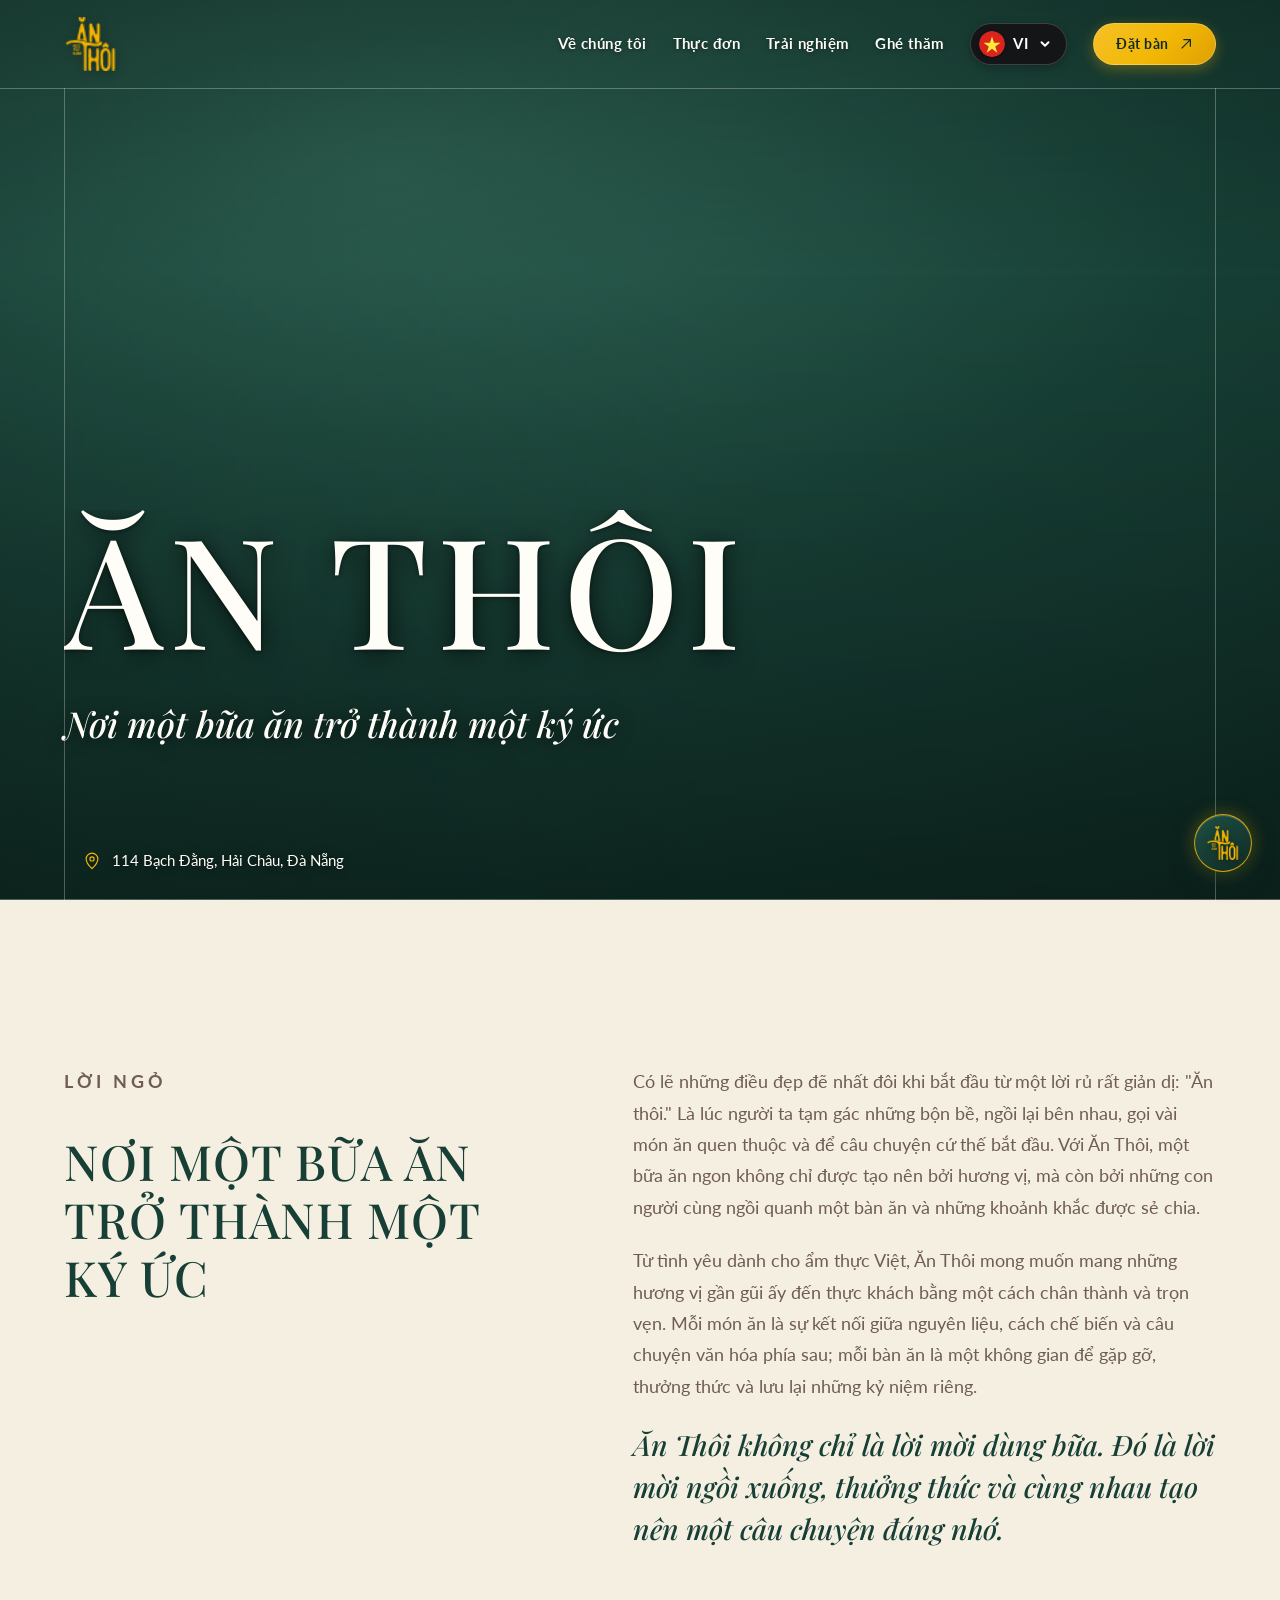
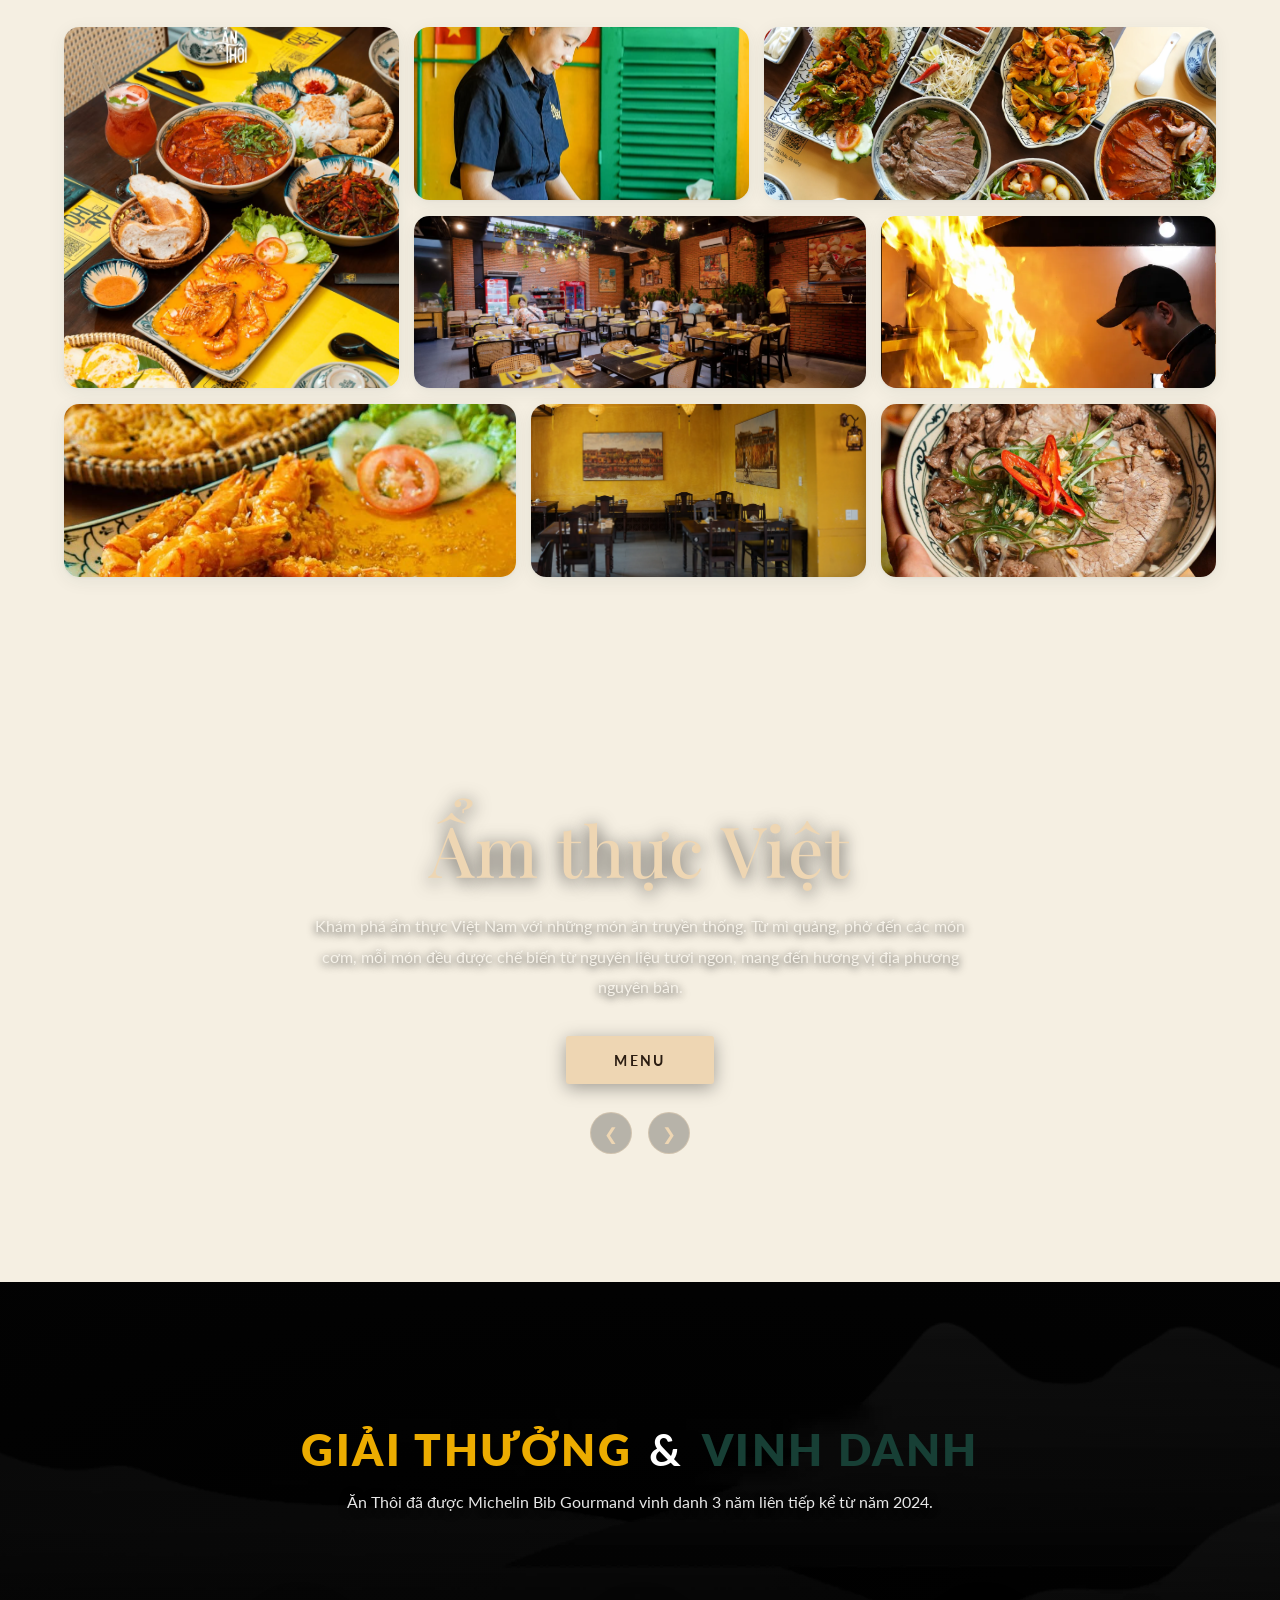
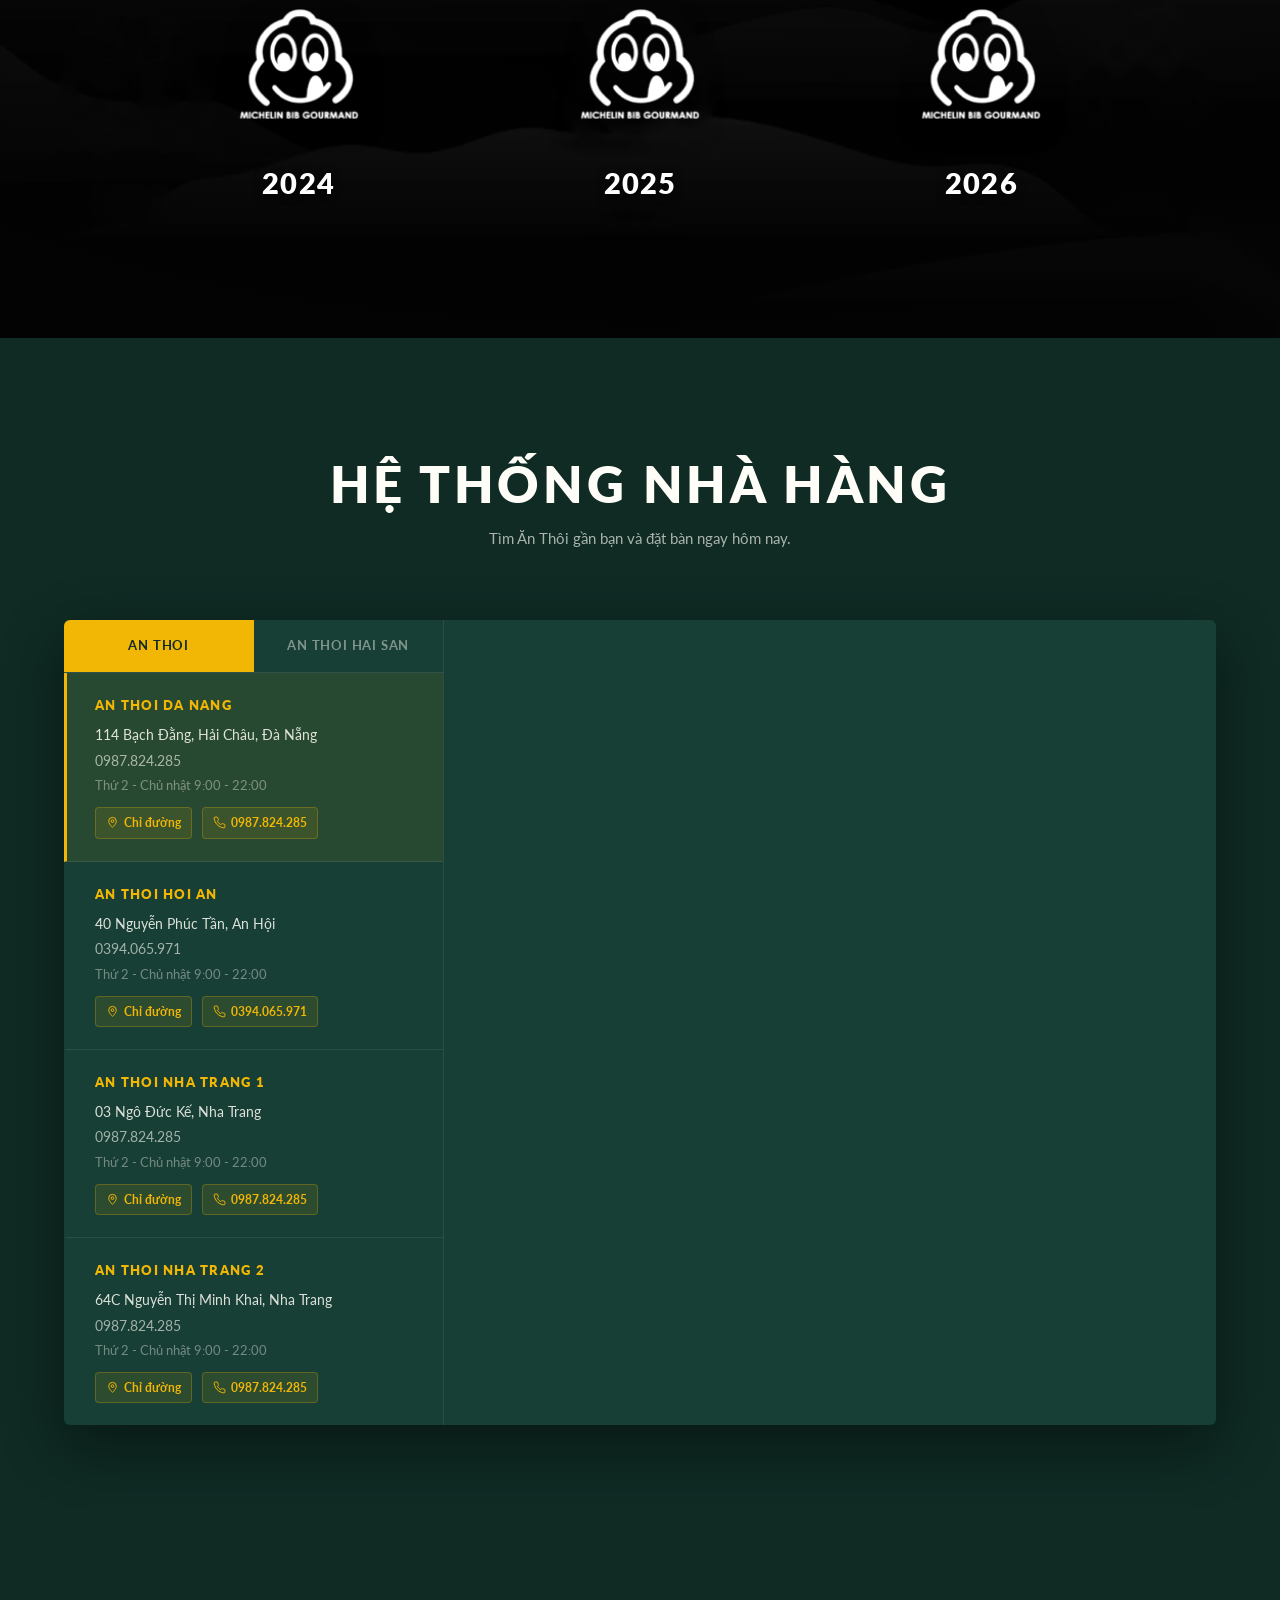
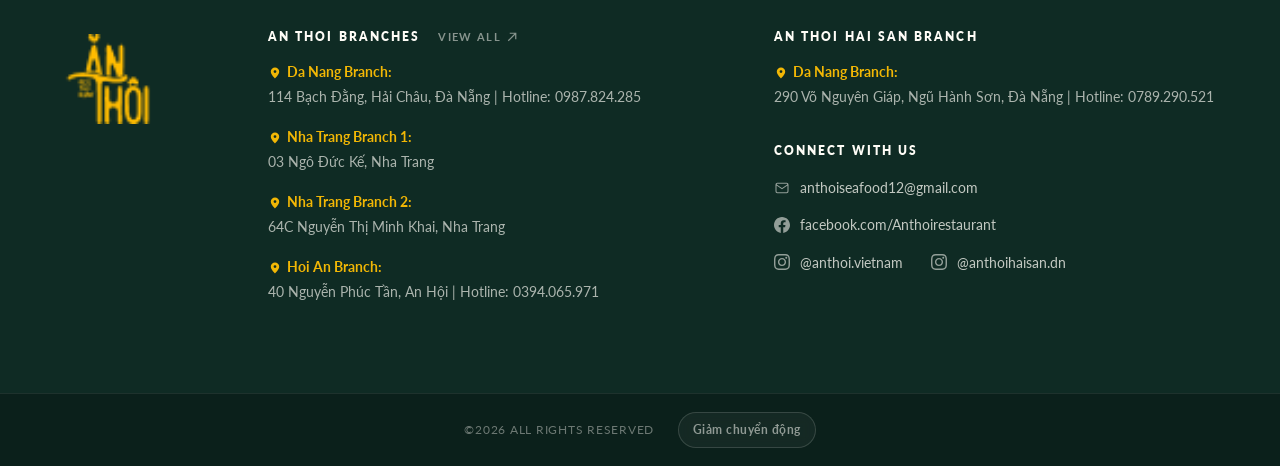
==== commit 61a268ea: "1" ====
--- a/index.html
+++ b/index.html
@@ -83,7 +83,7 @@
 <section class="hero" aria-label="Giới thiệu">
   <div class="media">
     <img alt="" data-asset="heroImage" fetchpriority="high">
-    <video autoplay muted loop playsinline preload="auto" data-asset="heroVideo"></video>
+    <video autoplay muted loop playsinline preload="auto" src="image/trangchu.mp4" data-asset="heroVideo"></video>
   </div>
   <div class="wrap hero__in">
     <h1><span class="l" style="--i:0"><span>ĂN THÔI</span></span></h1>
--- a/css/style.css
+++ b/css/style.css
@@ -42,10 +42,31 @@
 .link{display:inline-flex;align-items:center;gap:22px;padding-bottom:8px;border-bottom:1px solid currentColor;font-weight:700;color:var(--green);transition:gap .35s var(--ease),color .3s}
 .link:hover{gap:34px;color:var(--gold-d)} .link svg{width:18px;height:18px}
 /* ===== 4. HEADER ===== */
-.header{position:fixed;inset:0 0 auto;z-index:60;color:var(--ivory);transition:background .4s,box-shadow .4s}
-.header__in{display:flex;align-items:center;justify-content:space-between;gap:24px;height:88px;padding-inline:var(--pad);transition:height .4s}
-.header.is-solid{background:var(--green);box-shadow:0 12px 30px rgba(15,43,36,.3)}
-.header.is-solid .header__in{height:72px}
+.header{
+  position:fixed;
+  inset:0 0 auto;
+  z-index:60;
+  color:var(--ivory);
+  background:transparent;
+  box-shadow:none;
+  transition:background .4s var(--ease),box-shadow .4s var(--ease);
+}
+.header__in{
+  display:flex;
+  align-items:center;
+  justify-content:space-between;
+  gap:24px;
+  height:88px;
+  padding-inline:var(--pad);
+  transition:height .4s var(--ease);
+}
+.header.is-solid{
+  background:var(--green);
+  box-shadow:0 12px 30px rgba(15,43,36,.3);
+}
+.header.is-solid .header__in{
+  height:72px;
+}
 .logo{display:inline-flex;align-items:center;white-space:nowrap;font:600 1.7rem/1 var(--f-head);letter-spacing:.14em;color:var(--gold);flex-shrink:0}
 .logo__img{height:54px;width:auto;display:block;object-fit:contain;transition:height .35s var(--ease),transform .3s var(--ease);filter:drop-shadow(0 2px 5px rgba(0,0,0,.35))}
 .logo:hover .logo__img{transform:scale(1.06);filter:drop-shadow(0 0 10px rgba(242,183,5,.55))}
@@ -187,8 +208,9 @@
 .burger[aria-expanded=true] i:nth-child(3){transform:translateY(-7.5px) rotate(-45deg)}
 /* ===== 5. HERO ===== */
 .hero{position:relative;min-height:100svh;display:flex;align-items:flex-end;color:var(--ivory);overflow:hidden;padding:150px 0 clamp(50px,9vh,110px)}
-.hero>.media{position:absolute;inset:-5% 0}
-.hero::before{content:"";position:absolute;inset:0;z-index:1;background:linear-gradient(90deg,rgba(15,43,36,.8),rgba(15,43,36,.25) 70%),linear-gradient(180deg,rgba(15,43,36,.55),transparent 30%)}
+.hero>.media{position:absolute;inset:-15px 0}
+.hero video{object-fit:cover;object-position:center center;width:100%;height:100%}
+.hero::before{content:"";position:absolute;inset:0;z-index:1;background:linear-gradient(180deg,rgba(0,0,0,.2) 0%,transparent 30%,rgba(0,0,0,.25) 100%),linear-gradient(90deg,rgba(15,43,36,.18) 0%,transparent 55%)}
 .hero::after{content:"";position:absolute;inset:0;z-index:2;pointer-events:none;
   --l:linear-gradient(var(--line-l),var(--line-l));
   background:
@@ -257,6 +279,152 @@
 .page-top{background:var(--green);color:var(--ivory);padding:170px 0 clamp(60px,9vw,120px)}
 .page-top h1{font-size:clamp(2.8rem,7vw,6.4rem);color:var(--ivory)}
 .page-top .eyebrow{color:var(--gold)}
+
+/* Banner đầu trang Về chúng tôi, Trải nghiệm, Đặt bàn & Ghé thăm (Hero Fullscreen) */
+.page-top--about,
+.page-top--experience,
+.page-top--booking,
+.page-top--visit{
+  position:relative;
+  min-height:100vh;
+  min-height:100svh;
+  box-sizing:border-box;
+  display:flex;
+  align-items:center;
+  justify-content:center;
+  background-color:#081c16;
+  padding:clamp(110px, 15vh, 160px) var(--pad) clamp(60px, 8vh, 100px);
+  text-align:center;
+  overflow:hidden;
+}
+.page-top--about .page-top__bg{
+  position:absolute;
+  inset:0;
+  background:url("../image/bg_anthoi5.webp") center center/cover no-repeat;
+  opacity:.82;
+  transform:scale(1.02);
+  z-index:1;
+}
+.page-top--experience .page-top__bg{
+  position:absolute;
+  inset:0;
+  background:url("../image/bg_anthoi6.webp") center center/cover no-repeat;
+  opacity:.82;
+  transform:scale(1.02);
+  z-index:1;
+}
+.page-top--booking .page-top__bg{
+  position:absolute;
+  inset:0;
+  background:url("../image/bg_anthoi7.webp") center top/cover no-repeat;
+  opacity:.82;
+  transform:scale(1.02);
+  transform-origin:center top;
+  z-index:1;
+}
+.page-top--visit .page-top__bg{
+  position:absolute;
+  inset:0;
+  background:url("../image/bg_anthoi3.webp") center top/cover no-repeat;
+  opacity:.82;
+  transform:scale(1.02);
+  transform-origin:center top;
+  z-index:1;
+}
+.page-top--about::after,
+.page-top--experience::after,
+.page-top--booking::after,
+.page-top--visit::after{
+  content:"";
+  position:absolute;
+  inset:0;
+  background:
+    radial-gradient(ellipse 90% 80% at 50% 50%, rgba(8,28,22,.35) 0%, rgba(5,18,14,.88) 100%),
+    linear-gradient(180deg, rgba(8,28,22,.7) 0%, rgba(8,28,22,.2) 45%, rgba(10,28,23,.95) 100%);
+  pointer-events:none;
+  z-index:2;
+}
+.page-top--about .page-top__wrap,
+.page-top--experience .page-top__wrap,
+.page-top--booking .page-top__wrap,
+.page-top--visit .page-top__wrap{
+  position:relative;
+  z-index:3;
+  display:flex;
+  flex-direction:column;
+  align-items:center;
+  width:100%;
+  max-width:960px;
+}
+.page-top--about h1,
+.page-top--experience h1,
+.page-top--booking h1,
+.page-top--visit h1{
+  font-family:var(--f-head);
+  font-size:clamp(3.2rem, 8vw, 6.4rem);
+  letter-spacing:.04em;
+  color:var(--ivory);
+  margin:0;
+  line-height:1.15;
+  text-shadow:0 4px 24px rgba(0,0,0,.65);
+}
+.page-top--about h1 em,
+.page-top--experience h1 em,
+.page-top--booking h1 em,
+.page-top--visit h1 em{
+  color:var(--gold);
+  font-style:italic;
+}
+.page-top--about .eyebrow,
+.page-top--experience .eyebrow,
+.page-top--booking .eyebrow,
+.page-top--visit .eyebrow{
+  color:var(--gold);
+  font-size:clamp(.82rem, 1.3vw, 1rem);
+  letter-spacing:.28em;
+  text-transform:uppercase;
+  margin-bottom:16px;
+  text-shadow:0 2px 12px rgba(0,0,0,.6);
+}
+.page-top--about .page-top__divider,
+.page-top--experience .page-top__divider,
+.page-top--booking .page-top__divider,
+.page-top--visit .page-top__divider{
+  width:72px;
+  height:2px;
+  background:var(--gold);
+  margin-top:24px;
+  border-radius:2px;
+  box-shadow:0 0 12px rgba(242,183,5,.6);
+}
+.page-top__scroll{
+  position:absolute;
+  bottom:26px;
+  left:50%;
+  transform:translateX(-50%);
+  z-index:4;
+  display:inline-flex;
+  flex-direction:column;
+  align-items:center;
+  gap:6px;
+  color:var(--gold);
+  opacity:.85;
+  text-decoration:none;
+  transition:opacity .3s, transform .3s;
+  animation:floatDown 2s ease-in-out infinite;
+}
+.page-top__scroll:hover{
+  opacity:1;
+  color:#fff;
+}
+.page-top__scroll svg{
+  width:22px;
+  height:22px;
+}
+@keyframes floatDown{
+  0%, 100%{ transform:translateX(-50%) translateY(0); }
+  50%{ transform:translateX(-50%) translateY(6px); }
+}
 .contact{display:grid;grid-template-columns:5fr 6fr;gap:clamp(30px,6vw,110px);padding-block:clamp(70px,9vw,130px)}
 .info dl{display:grid;gap:26px;margin-bottom:36px}
 .info dt{font:700 .78rem var(--f-body);letter-spacing:.2em;text-transform:uppercase;color:var(--gold-d);margin-bottom:4px}
@@ -275,6 +443,12 @@
 /* ===== HERO VỀ CHÚNG TÔI (TẦM NHÌN & SỨ MỆNH) ===== */
 .about-hero{
   position:relative;
+  min-height:100vh;
+  min-height:100svh;
+  box-sizing:border-box;
+  display:flex;
+  align-items:center;
+  justify-content:center;
   background-color:var(--green-d);
   background-image:
     radial-gradient(ellipse at 50% 45%, rgba(23,63,53,.45) 0%, rgba(15,43,36,.88) 65%, #0a1c17 100%),
@@ -283,8 +457,8 @@
   background-position:center bottom;
   background-size:cover;
   color:var(--ivory);
-  padding-top:clamp(140px, 16vh, 185px);
-  padding-bottom:clamp(75px, 10vw, 135px);
+  padding-top:clamp(70px, 9vh, 110px);
+  padding-bottom:clamp(60px, 8vh, 100px);
   overflow:hidden;
 }
 .about-hero::before{
@@ -297,6 +471,7 @@
 .about-hero__wrap{
   position:relative;
   z-index:2;
+  width:100%;
 }
 .breadcrumb{
   display:flex;
@@ -862,9 +1037,9 @@
 /* ===== 16. CẬP NHẬT THEO STEP 2 ===== */
 /* Hero: tên ĂN THÔI + slogan nổi bật, địa chỉ ở góc trái, ít chữ */
 .hero{padding-bottom:clamp(110px,17vh,180px)}
-.hero h1{font-size:clamp(3.6rem,12vw,10.5rem);letter-spacing:.06em;line-height:1;margin:0 0 18px}
-.hero__slogan{font:italic 500 clamp(1.4rem,2.8vw,2.4rem)/1.3 var(--f-head);margin-bottom:0}
-.hero__addr{position:absolute;z-index:3;left:var(--pad);bottom:26px;display:flex;align-items:center;gap:10px;padding-left:18px;font-size:.95rem;color:var(--ivory)}
+.hero h1{font-size:clamp(3.6rem,12vw,10.5rem);letter-spacing:.06em;line-height:1;margin:0 0 18px;text-shadow:0 3px 24px rgba(0,0,0,.65), 0 1px 4px rgba(0,0,0,.5)}
+.hero__slogan{font:italic 500 clamp(1.4rem,2.8vw,2.4rem)/1.3 var(--f-head);margin-bottom:0;text-shadow:0 2px 16px rgba(0,0,0,.7)}
+.hero__addr{position:absolute;z-index:3;left:var(--pad);bottom:26px;display:flex;align-items:center;gap:10px;padding-left:18px;font-size:.95rem;color:var(--ivory);text-shadow:0 1px 8px rgba(0,0,0,.7)}
 .hero__addr svg{width:20px;height:20px;color:var(--gold);flex:none}
 .hero__slogan,.hero__addr{opacity:0;animation:fade 1s .8s forwards}
 /* Lời ngỏ: giữ nguyên văn STEP 2 */
@@ -1389,7 +1564,112 @@
 .map{aspect-ratio:16/11;background:var(--ivory);border:1px solid var(--line)}
 .map iframe{width:100%;height:100%;border:0}
 .book{padding-bottom:clamp(80px,12vw,160px)}
-@media(max-width:900px){.intro__top,.info-sec{grid-template-columns:1fr}.hero__addr{bottom:20px}}
+@media(max-width:900px){.intro__top,.info-sec{grid-template-columns:1fr}.hero__addr{bottom:20px}.hero{min-height:clamp(500px,82svh,720px)}}
+
+/* ===== HERO TRANG GHÉ THĂM (VISIT HERO) ===== */
+.visit-hero{
+  position:relative;
+  min-height:100vh;
+  min-height:100svh;
+  box-sizing:border-box;
+  display:flex;
+  align-items:center;
+  justify-content:center;
+  background-color:#081c16;
+  color:var(--ivory);
+  padding-top:clamp(120px, 14vh, 160px);
+  padding-bottom:clamp(60px, 8vh, 100px);
+  overflow:hidden;
+}
+.visit-hero__bg{
+  position:absolute;
+  inset:-4px;
+  background:url("../image/bg_anthoi3.webp") center center/cover no-repeat;
+  filter:blur(1px);
+  opacity:.88;
+  pointer-events:none;
+  z-index:1;
+}
+.visit-hero::after{
+  content:"";
+  position:absolute;
+  inset:0;
+  background:radial-gradient(ellipse 90% 80% at 50% 45%, rgba(8,28,22,.48) 0%, rgba(5,18,14,.88) 100%),
+             linear-gradient(180deg, rgba(8,28,22,.65) 0%, rgba(8,28,22,.2) 45%, rgba(8,28,22,.85) 100%);
+  pointer-events:none;
+  z-index:2;
+}
+.visit-hero__wrap{
+  position:relative;
+  z-index:3;
+  width:100%;
+}
+.visit-hero__breadcrumb{
+  margin-bottom:clamp(28px, 4vw, 42px);
+}
+.visit-hero__content{
+  max-width:820px;
+}
+.visit-hero__badge{
+  display:inline-flex;
+  align-items:center;
+  gap:8px;
+  background:rgba(242,183,5,.14);
+  border:1px solid rgba(242,183,5,.45);
+  color:var(--gold);
+  padding:6px 16px;
+  border-radius:999px;
+  font-size:.82rem;
+  font-weight:700;
+  letter-spacing:.12em;
+  text-transform:uppercase;
+  margin-bottom:20px;
+  backdrop-filter:blur(6px);
+  -webkit-backdrop-filter:blur(6px);
+}
+.visit-hero__badge .badge-icon{
+  font-size:.9rem;
+}
+.visit-hero__title{
+  font-family:var(--f-body);
+  font-size:clamp(2.6rem, 5.5vw, 4.4rem);
+  font-weight:700;
+  line-height:1.15;
+  letter-spacing:.02em;
+  color:#ffffff;
+  margin:0 0 20px;
+  text-shadow:0 3px 20px rgba(0,0,0,.85);
+}
+.visit-hero__title .text-gold{
+  color:var(--gold);
+}
+.visit-hero__desc{
+  font-size:clamp(1.02rem, 1.35vw, 1.18rem);
+  line-height:1.75;
+  color:rgba(255,253,247,.9);
+  margin:0 0 34px;
+  max-width:680px;
+  text-shadow:0 2px 14px rgba(0,0,0,.8);
+}
+.visit-hero__actions{
+  display:flex;
+  align-items:center;
+  gap:16px;
+  flex-wrap:wrap;
+}
+.btn--white{
+  background:rgba(255,255,255,.12);
+  color:#ffffff;
+  border:1.5px solid rgba(255,255,255,.45);
+  backdrop-filter:blur(8px);
+  -webkit-backdrop-filter:blur(8px);
+}
+.btn--white:hover{
+  background:#ffffff;
+  color:var(--green);
+  border-color:#ffffff;
+  box-shadow:0 8px 24px rgba(255,255,255,.25);
+}
 
 /* ===== VISIT / CONTACT INFO CARDS (TRANG GHÉ THĂM) ===== */
 .visit-contact-sec{
@@ -1486,6 +1766,146 @@
 .sec__head p{color:var(--muted)}
 .split--s{min-height:0;margin-top:0}
 .split--s .media{min-height:clamp(320px,42vw,560px)}
+.split--service-video{
+  grid-template-columns:1.35fr 1fr;
+  align-items:stretch;
+}
+.media--video-wrap{
+  position:relative;
+  min-height:clamp(560px, 68vh, 820px);
+  background:#051410;
+}
+.media--video-wrap video{
+  width:100%;
+  height:100%;
+  object-fit:cover;
+  object-position:center center;
+  cursor:pointer;
+}
+/* Nút Play/Pause lớn ở giữa video */
+.video-play-btn{
+  position:absolute;
+  top:50%;
+  left:50%;
+  transform:translate(-50%, -50%);
+  z-index:5;
+  width:78px;
+  height:78px;
+  border-radius:50%;
+  background:rgba(23,63,53,.82);
+  color:var(--gold);
+  border:2px solid var(--gold);
+  display:flex;
+  align-items:center;
+  justify-content:center;
+  cursor:pointer;
+  box-shadow:0 8px 30px rgba(0,0,0,.5), 0 0 24px rgba(242,183,5,.4);
+  backdrop-filter:blur(8px);
+  -webkit-backdrop-filter:blur(8px);
+  transition:transform .3s var(--ease), background .3s, opacity .3s, visibility .3s;
+}
+.video-play-btn:hover{
+  transform:translate(-50%, -50%) scale(1.1);
+  background:var(--gold);
+  color:var(--green-d);
+}
+.video-play-btn svg{
+  width:32px;
+  height:32px;
+  transition:transform .2s;
+}
+.video-play-btn .icon-play{
+  margin-left:3px;
+}
+.video-play-btn .icon-pause{
+  display:none;
+}
+.media--video-wrap.is-playing .video-play-btn{
+  opacity:0;
+  visibility:hidden;
+  pointer-events:none;
+}
+.media--video-wrap.is-playing:hover .video-play-btn{
+  opacity:.9;
+  visibility:visible;
+  pointer-events:auto;
+}
+.media--video-wrap.is-playing .video-play-btn .icon-play{
+  display:none;
+}
+.media--video-wrap.is-playing .video-play-btn .icon-pause{
+  display:block;
+}
+.video-sound-toggle{
+  position:absolute;
+  bottom:20px;
+  right:20px;
+  z-index:4;
+  display:inline-flex;
+  align-items:center;
+  gap:8px;
+  background:rgba(0,0,0,.68);
+  color:#fff;
+  border:1px solid rgba(255,255,255,.3);
+  border-radius:999px;
+  padding:8px 16px;
+  font-family:var(--f-body);
+  font-size:.82rem;
+  font-weight:700;
+  cursor:pointer;
+  backdrop-filter:blur(8px);
+  -webkit-backdrop-filter:blur(8px);
+  transition:background .25s, transform .2s, border-color .25s, color .25s;
+  user-select:none;
+}
+.video-sound-toggle:hover{
+  background:rgba(0,0,0,.85);
+  border-color:var(--gold);
+  color:var(--gold);
+  transform:translateY(-2px);
+}
+.video-sound-toggle svg{
+  width:16px;
+  height:16px;
+  flex-shrink:0;
+}
+.video-sound-toggle .icon-unmute{
+  display:none;
+}
+.video-sound-toggle.is-unmuted .icon-mute{
+  display:none;
+}
+.video-sound-toggle.is-unmuted .icon-unmute{
+  display:block;
+}
+.service-highlight{
+  display:flex;
+  flex-direction:column;
+  gap:12px;
+  margin-top:24px;
+  padding-top:20px;
+  border-top:1px solid var(--line);
+}
+.service-highlight__item{
+  display:flex;
+  align-items:center;
+  gap:10px;
+  font-size:.95rem;
+  color:var(--brown);
+  font-weight:700;
+}
+.service-highlight__icon{
+  color:var(--gold-d);
+  font-size:1rem;
+}
+@media(max-width:900px){
+  .split--service-video{
+    grid-template-columns:1fr;
+  }
+  .split--service-video .media--video-wrap{
+    min-height:clamp(460px, 80vw, 620px);
+  }
+}
 .cards{display:grid;grid-template-columns:repeat(3,1fr);gap:clamp(18px,2.4vw,36px)}
 .cards--2{grid-template-columns:1fr 1fr}
 .menu-group+.menu-group{margin-top:clamp(50px,7vw,90px)}
@@ -1532,6 +1952,46 @@
 .endcta .wrap{display:flex;flex-direction:column;align-items:center}
 .endcta .eyebrow{color:var(--gold)}
 .endcta h2{color:var(--ivory);margin-bottom:36px}
+/* Biến thể khối Đặt bàn trang Ghé Thăm (hiển thị rõ nét và nhiều cảnh hơn của bg_anthoi.jpg) */
+.endcta--visit{
+  position:relative;
+  overflow:hidden;
+  background-color:#071611;
+  padding-block:clamp(160px, 18vw, 260px);
+  min-height:clamp(640px, 80vh, 880px);
+  display:flex;
+  align-items:center;
+  justify-content:center;
+}
+.endcta--visit::before{
+  content:"";
+  position:absolute;
+  inset:-3px;
+  background:url("../image/bg_anthoi2.jpg") center center/cover no-repeat;
+  filter:blur(0.8px);
+  opacity:.9;
+  pointer-events:none;
+  z-index:1;
+}
+.endcta--visit::after{
+  content:"";
+  position:absolute;
+  inset:0;
+  background:radial-gradient(ellipse 95% 85% at 50% 50%, rgba(8,22,17,.22) 0%, rgba(5,14,11,.65) 100%);
+  pointer-events:none;
+  z-index:1;
+}
+.endcta--visit .wrap{
+  position:relative;
+  z-index:2;
+  width:100%;
+}
+.endcta--visit h2{
+  text-shadow:0 3px 22px rgba(0,0,0,.92), 0 1px 5px rgba(0,0,0,.9);
+}
+.endcta--visit p{
+  text-shadow:0 2px 16px rgba(0,0,0,.95), 0 1px 4px rgba(0,0,0,.9);
+}
 @media(max-width:900px){
   .sec__head,.feat,.row,.row--rev,.cards,.cards--2{grid-template-columns:1fr}
   .row--rev .media{order:0}
@@ -2013,3 +2473,237 @@
   }
 }
 
+/* ===== 22. KHOẢNH KHẮC CÙNG ĂN THÔI (INSTAGRAM CAROUSEL) ===== */
+.moments-sec{
+  background-color:#0b1d17;
+  background-image:
+    radial-gradient(ellipse 80% 60% at 50% 20%, rgba(23,63,53,.85) 0%, rgba(11,29,23,.98) 70%, #071510 100%);
+  color:var(--ivory);
+  padding-block:clamp(70px, 9vw, 115px);
+  position:relative;
+  overflow:hidden;
+  border-top:1px solid rgba(242,183,5,.22);
+}
+.moments-sec::before{
+  content:"";
+  position:absolute;
+  inset:0;
+  background:radial-gradient(circle at 50% -10%, rgba(242,183,5,.08) 0%, transparent 60%);
+  pointer-events:none;
+}
+.moments-sec__head{
+  text-align:center;
+  max-width:800px;
+  margin-inline:auto;
+  margin-bottom:clamp(36px, 4.5vw, 52px);
+  padding-inline:20px;
+  position:relative;
+  z-index:2;
+}
+.moments-sec__title{
+  font-family:var(--f-body);
+  font-size:clamp(1.8rem, 3.2vw, 2.7rem);
+  font-weight:700;
+  letter-spacing:.04em;
+  text-transform:uppercase;
+  line-height:1.25;
+  margin:0 0 12px;
+}
+.moments-sec__title .text-gold{
+  color:var(--gold);
+  text-shadow:0 0 20px rgba(242,183,5,.3);
+}
+.moments-sec__title .text-white{
+  color:#fffdf7;
+}
+.moments-sec__desc{
+  font-family:var(--f-body);
+  font-size:clamp(0.95rem, 1.15vw, 1.05rem);
+  color:rgba(255,253,247,.82);
+  line-height:1.65;
+  margin:0 auto;
+  max-width:640px;
+  text-align:center;
+}
+.moments-carousel{
+  position:relative;
+  width:100%;
+  max-width:1560px;
+  margin-inline:auto;
+  padding-inline:clamp(16px, 3.5vw, 44px);
+}
+.moments-carousel__track{
+  display:flex;
+  gap:14px;
+  overflow-x:auto;
+  scroll-snap-type:x mandatory;
+  scroll-behavior:smooth;
+  -webkit-overflow-scrolling:touch;
+  scrollbar-width:none;
+  padding-block:6px;
+  cursor:grab;
+}
+.moments-carousel__track::-webkit-scrollbar{
+  display:none;
+}
+.moments-carousel__track:active{
+  cursor:grabbing;
+}
+.moments-card{
+  flex:0 0 calc((100% - 3 * 14px) / 4);
+  scroll-snap-align:start;
+  aspect-ratio:4/5;
+  position:relative;
+  overflow:hidden;
+  border-radius:12px;
+  background:#0e241c;
+  display:block;
+  box-shadow:0 8px 24px rgba(5,20,15,.55);
+  border:1px solid rgba(242,183,5,.18);
+  transition:transform .35s var(--ease), box-shadow .35s var(--ease), border-color .35s;
+}
+.moments-card__media{
+  position:absolute;
+  inset:0;
+  width:100%;
+  height:100%;
+}
+.moments-card__media img{
+  width:100%;
+  height:100%;
+  object-fit:cover;
+  transition:transform .5s var(--ease);
+  user-select:none;
+  -webkit-user-drag:none;
+}
+.moments-card__overlay{
+  position:absolute;
+  inset:0;
+  background:linear-gradient(180deg, rgba(0,0,0,0) 45%, rgba(0,0,0,.75) 100%);
+  display:flex;
+  align-items:flex-end;
+  justify-content:center;
+  padding:20px;
+  opacity:0;
+  transition:opacity .35s var(--ease);
+  pointer-events:none;
+}
+.moments-card__badge{
+  display:inline-flex;
+  align-items:center;
+  gap:8px;
+  background:rgba(0,0,0,.7);
+  border:1px solid rgba(242,183,5,.6);
+  color:var(--gold);
+  padding:7px 16px;
+  border-radius:999px;
+  font-size:.84rem;
+  font-weight:700;
+  letter-spacing:.04em;
+  backdrop-filter:blur(6px);
+  -webkit-backdrop-filter:blur(6px);
+  transform:translateY(10px);
+  transition:transform .35s var(--ease);
+}
+.moments-card__badge svg{
+  width:16px;
+  height:16px;
+  fill:currentColor;
+  flex-shrink:0;
+}
+.moments-card:hover{
+  transform:translateY(-4px);
+  box-shadow:0 14px 34px rgba(0,0,0,.7), 0 0 18px rgba(242,183,5,.2);
+}
+.moments-card:hover .moments-card__media img{
+  transform:scale(1.05);
+}
+.moments-card:hover .moments-card__overlay{
+  opacity:1;
+}
+.moments-card:hover .moments-card__badge{
+  transform:translateY(0);
+}
+.moments-carousel__btn{
+  position:absolute;
+  top:50%;
+  transform:translateY(-50%);
+  z-index:5;
+  width:44px;
+  height:44px;
+  border-radius:50%;
+  background:rgba(0,0,0,.55);
+  color:var(--gold);
+  border:1.5px solid rgba(242,183,5,.45);
+  display:flex;
+  align-items:center;
+  justify-content:center;
+  cursor:pointer;
+  backdrop-filter:blur(6px);
+  -webkit-backdrop-filter:blur(6px);
+  box-shadow:0 4px 18px rgba(0,0,0,.65);
+  transition:transform .25s ease, background .25s ease, border-color .25s ease, box-shadow .25s ease, color .25s ease;
+}
+.moments-carousel__btn--prev{
+  left:clamp(18px, 2.5vw, 36px);
+}
+.moments-carousel__btn--next{
+  right:clamp(18px, 2.5vw, 36px);
+}
+.moments-carousel__btn svg{
+  width:24px;
+  height:24px;
+  stroke:var(--gold);
+  stroke-width:2.8;
+  transition:stroke .25s ease;
+}
+.moments-carousel__btn:hover{
+  background:var(--gold);
+  border-color:var(--gold);
+  transform:translateY(-50%) scale(1.1);
+  box-shadow:0 0 20px rgba(242,183,5,.65);
+}
+.moments-carousel__btn:hover svg{
+  stroke:#111;
+}
+.moments-carousel__btn:active{
+  transform:translateY(-50%) scale(.95);
+}
+.moments-carousel__btn:focus-visible{
+  outline:2px solid var(--gold);
+  outline-offset:3px;
+}
+
+@media(max-width:1100px){
+  .moments-card{
+    flex:0 0 calc((100% - 2 * 14px) / 3);
+  }
+}
+@media(max-width:768px){
+  .moments-card{
+    flex:0 0 calc((100% - 14px) / 2);
+  }
+  .moments-carousel__btn{
+    width:38px;
+    height:38px;
+  }
+  .moments-carousel__btn svg{
+    width:20px;
+    height:20px;
+    stroke-width:2.5;
+  }
+  .moments-carousel__btn--prev{
+    left:12px;
+  }
+  .moments-carousel__btn--next{
+    right:12px;
+  }
+}
+@media(max-width:520px){
+  .moments-card{
+    flex:0 0 78%;
+  }
+  .moments-carousel{
+    padding-inline:16px;
+  }
+}
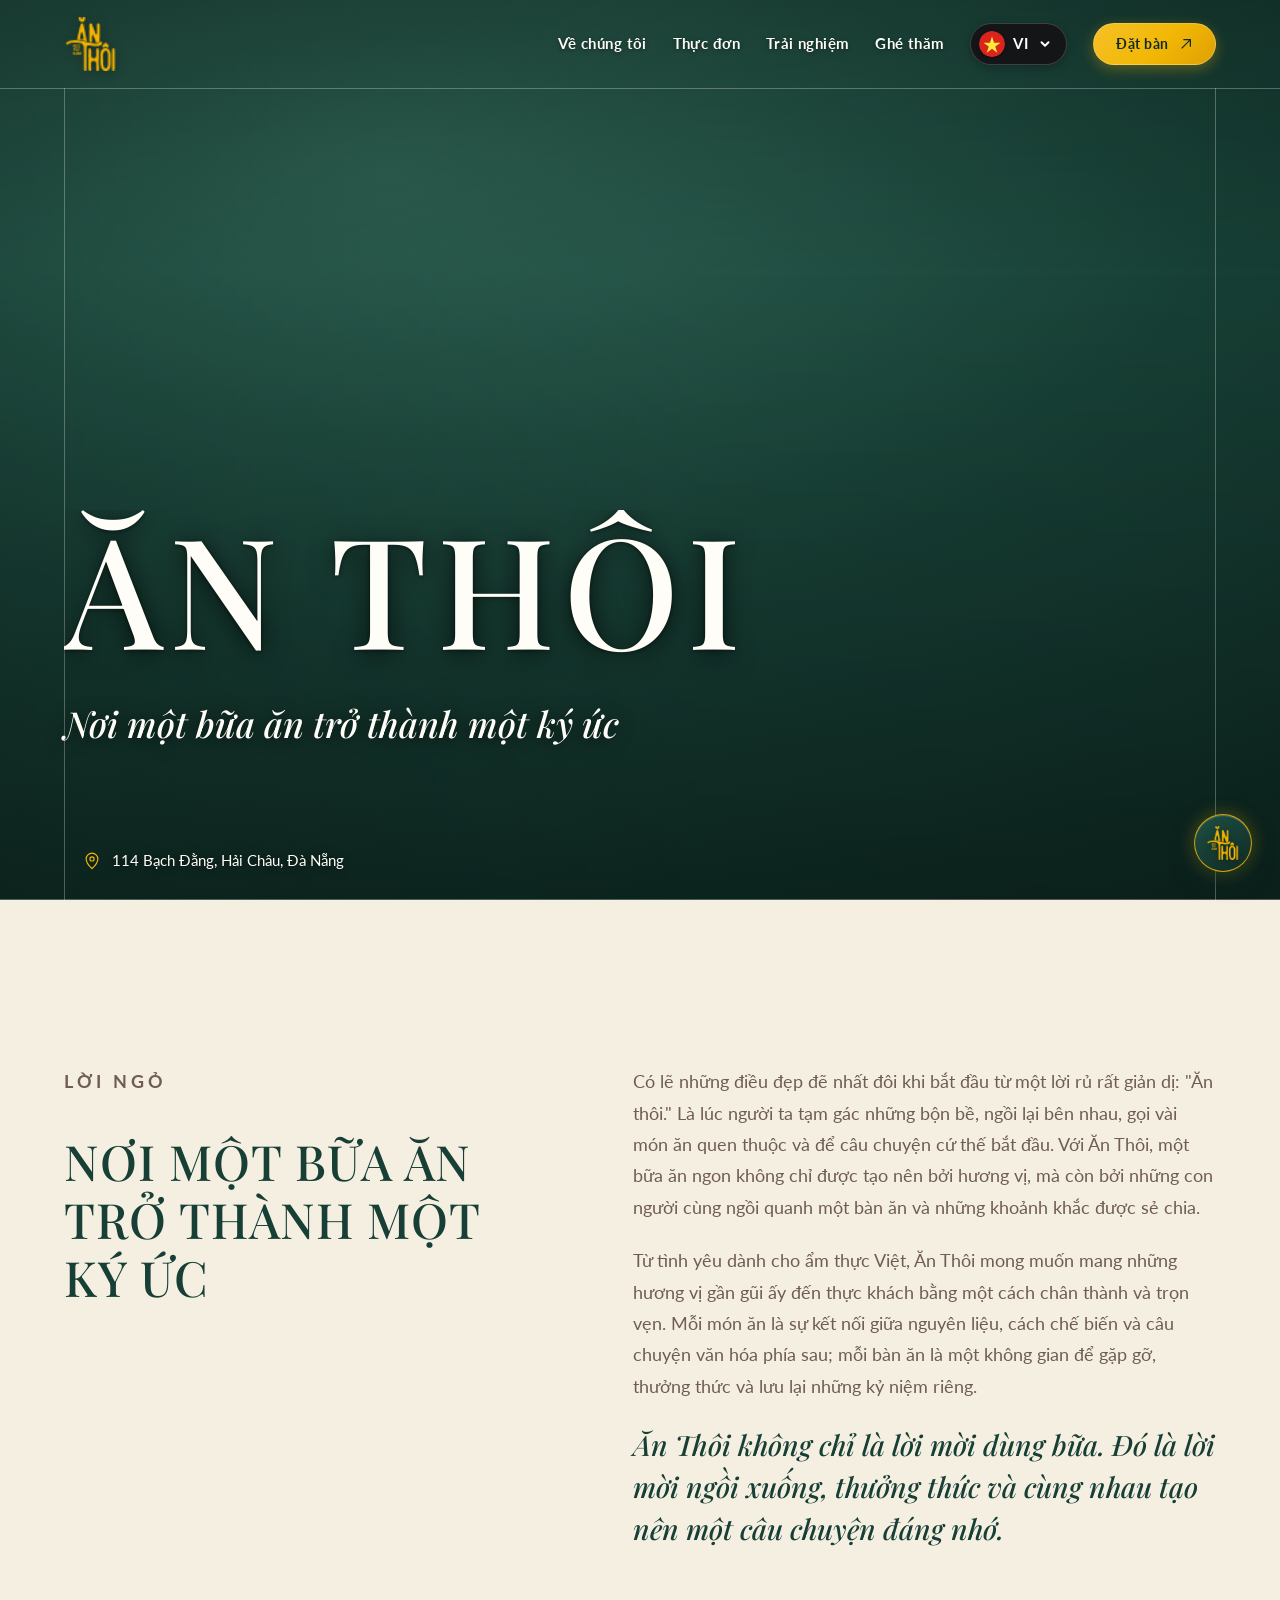
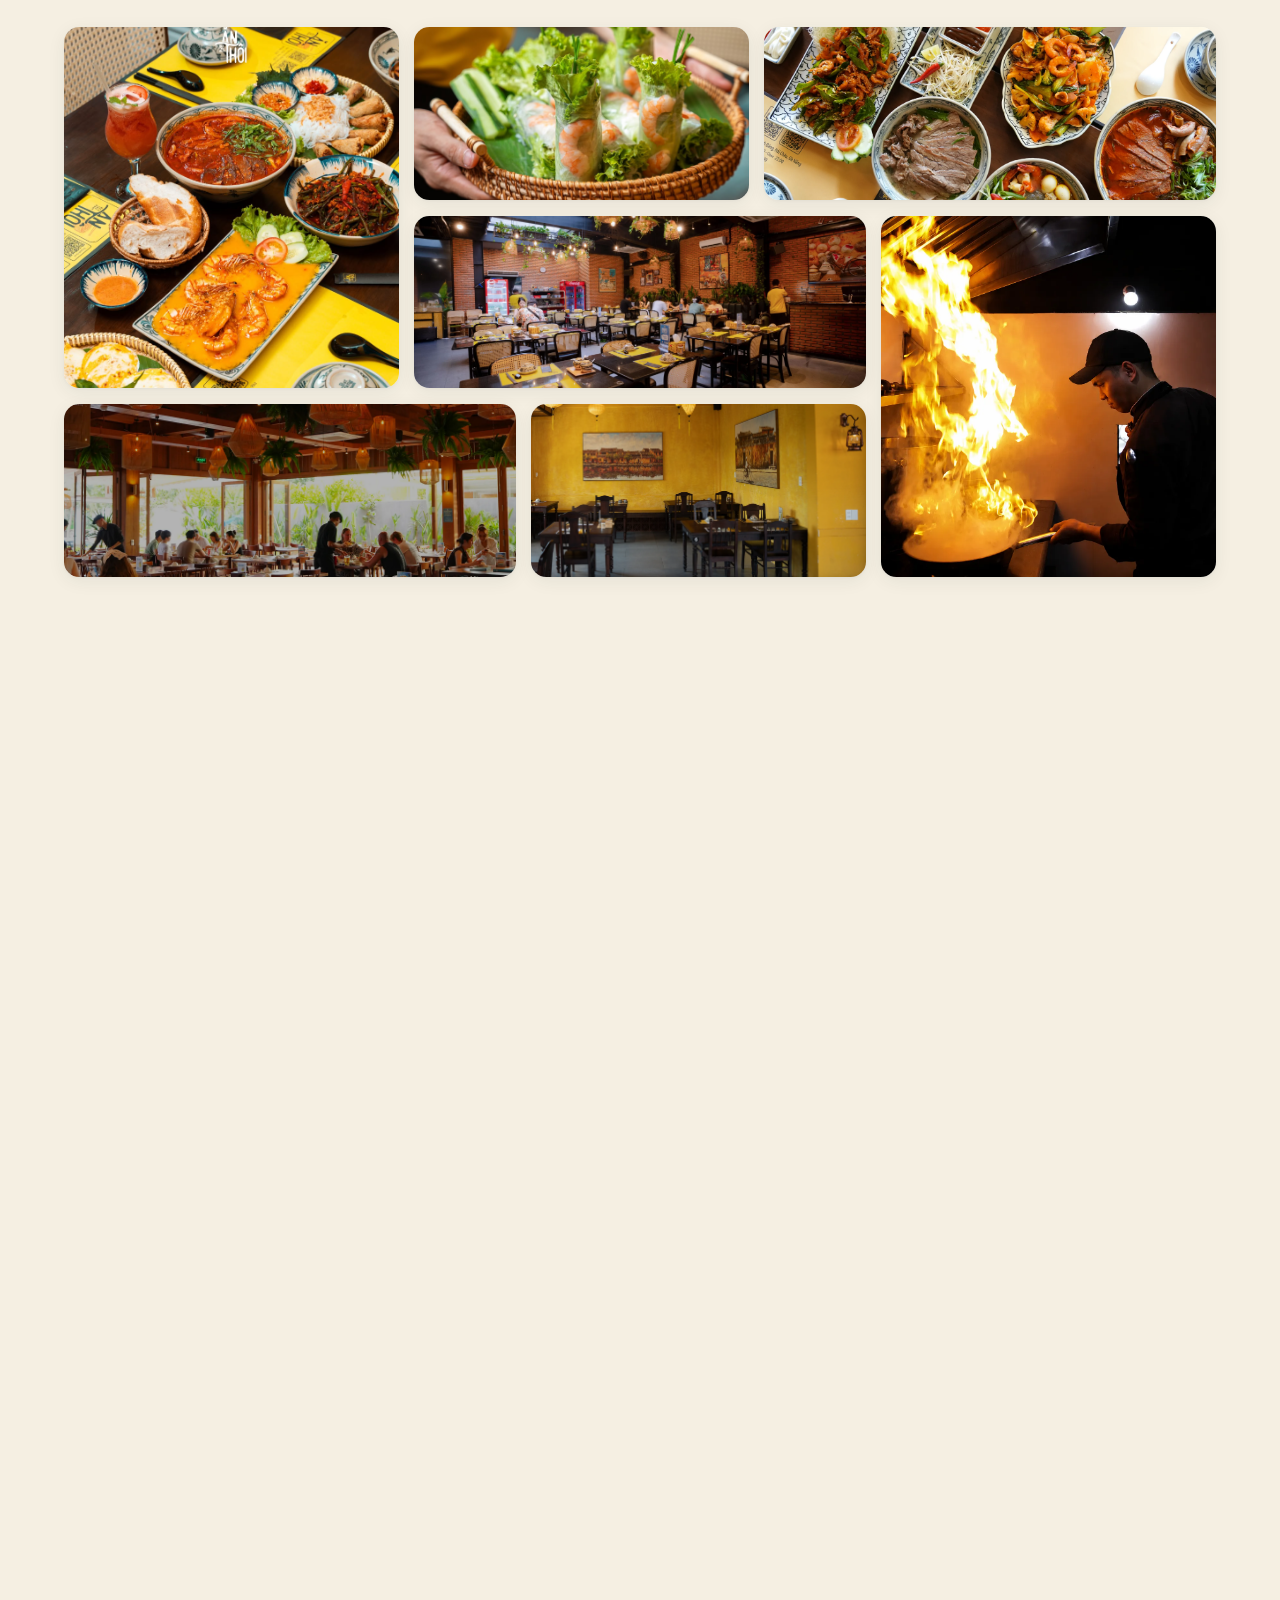
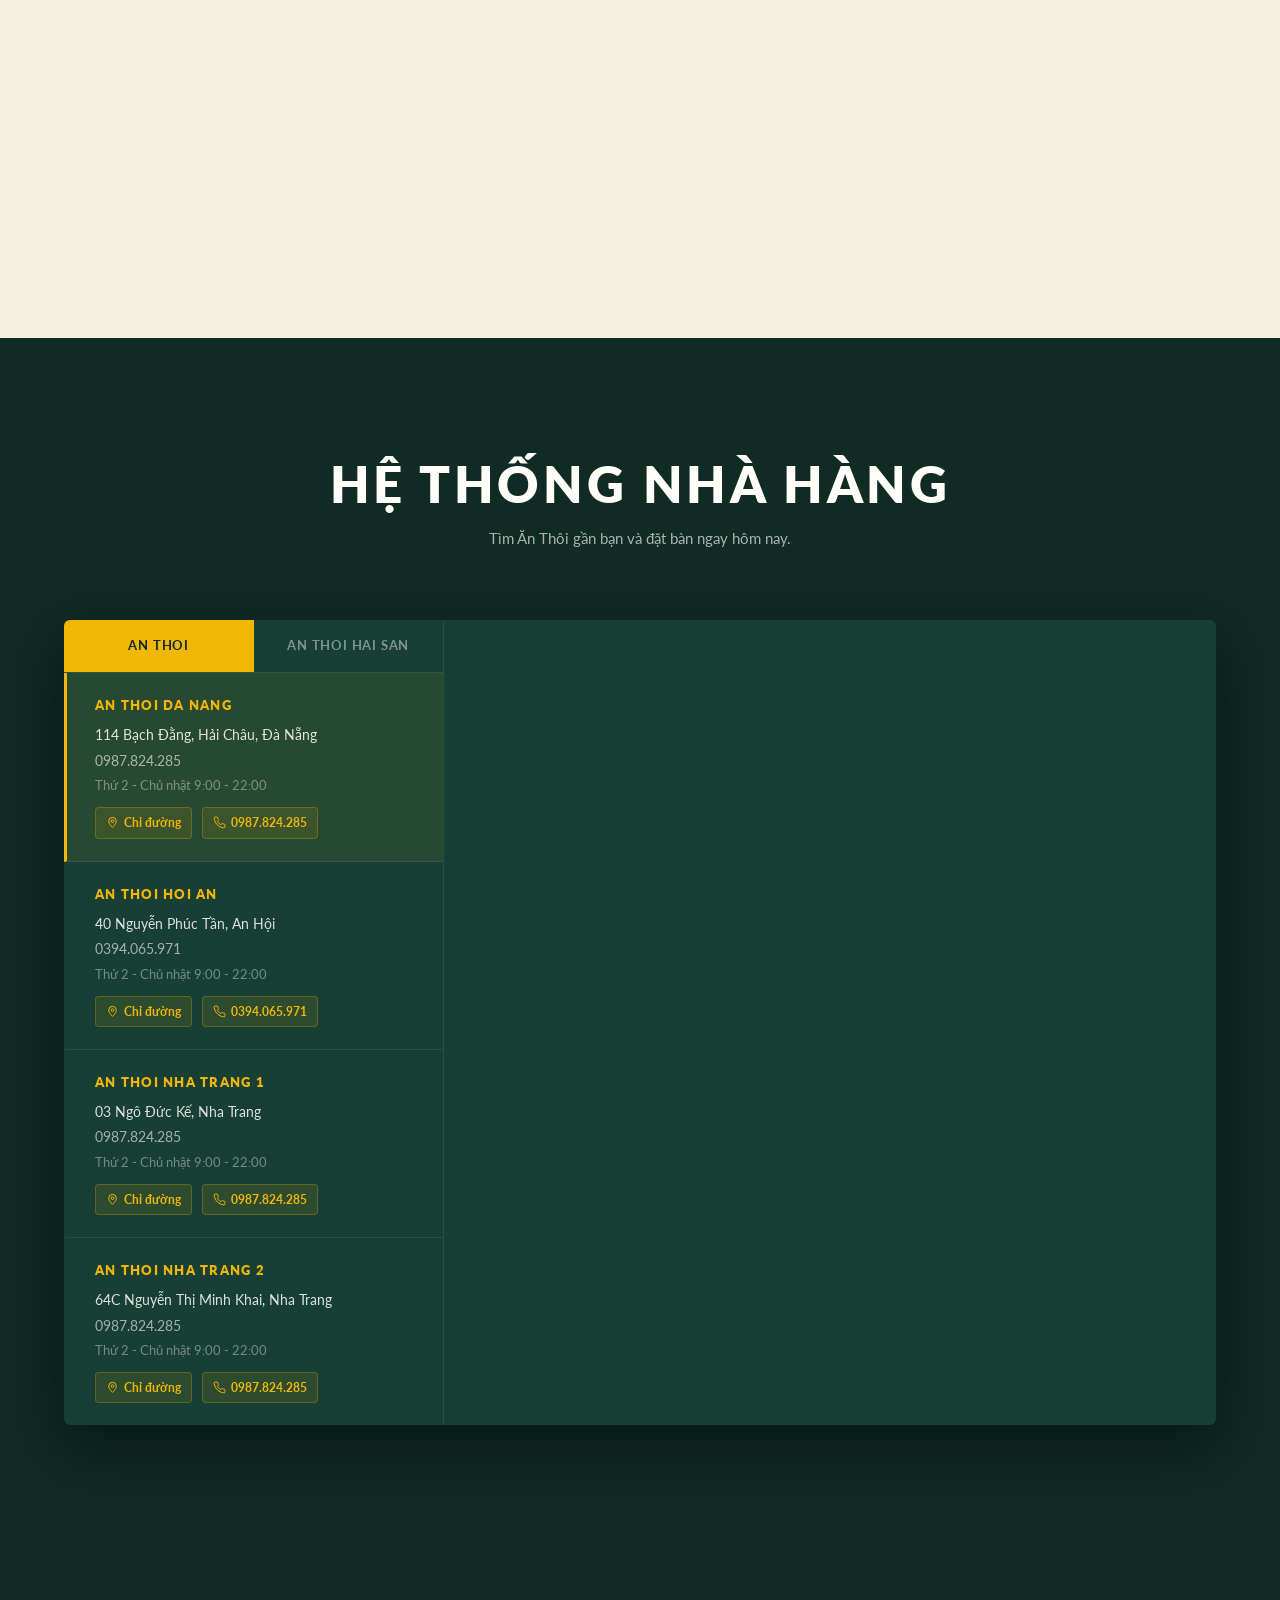
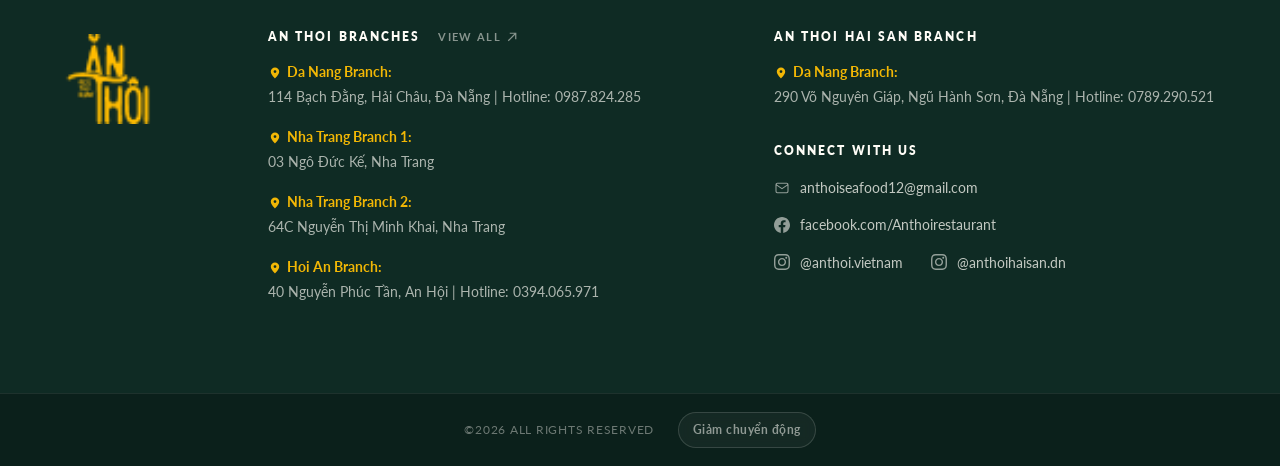
==== commit 0c2a2d95: "1" ====
--- a/index.html
+++ b/index.html
@@ -109,7 +109,7 @@
         <img src="image/loingo/loingo7.png" alt="Bàn tiệc thịnh soạn tại nhà hàng Ăn Thôi" loading="lazy">
       </figure>
       <figure class="loingo-grid__item loingo-grid__item--2">
-        <img src="image/loingo/loingo1.png" alt="Nhân viên Ăn Thôi chu đáo chuẩn bị bàn ăn" loading="lazy">
+        <img src="image/loingo/goicuon.jpg" alt="Món gỏi cuốn tươi ngon thanh mát tại Ăn Thôi" loading="lazy" style="object-position: center 80%;">
       </figure>
       <figure class="loingo-grid__item loingo-grid__item--3">
         <img src="image/loingo/loingo4.webp" alt="Mâm cơm sum vầy đậm đà phong vị Việt tại Ăn Thôi" loading="lazy">
@@ -118,16 +118,13 @@
         <img src="image/loingo/loingo3.webp" alt="Không gian nhà hàng Ăn Thôi ấm cúng tại 114 Bạch Đằng" loading="lazy">
       </figure>
       <figure class="loingo-grid__item loingo-grid__item--5">
-        <img src="image/loingo/loingo2.png" alt="Bếp trưởng Ăn Thôi biểu diễn kỹ thuật lửa Wok Hei" loading="lazy">
+        <img src="image/loingo/loingo2.webp" alt="Bếp trưởng Ăn Thôi biểu diễn kỹ thuật lửa Wok Hei" loading="lazy">
       </figure>
       <figure class="loingo-grid__item loingo-grid__item--6">
-        <img src="image/loingo/loingo6.png" alt="Món tôm sốt hoàng kim và bánh xèo giòn rụm tại Ăn Thôi" loading="lazy">
+        <img src="image/bg_anthoi6.webp" alt="Món tôm sốt hoàng kim và bánh xèo giòn rụm tại Ăn Thôi" loading="lazy">
       </figure>
       <figure class="loingo-grid__item loingo-grid__item--7">
         <img src="image/loingo/loingo8.png" alt="Không gian hoài niệm phong cách Hội An tại Ăn Thôi" loading="lazy">
-      </figure>
-      <figure class="loingo-grid__item loingo-grid__item--8">
-        <img src="image/loingo/loingo5.png" alt="Bát phở bò nóng hổi thơm ngon tại Ăn Thôi" loading="lazy">
       </figure>
     </div>
   </div>
--- a/css/style.css
+++ b/css/style.css
@@ -280,11 +280,12 @@
 .page-top h1{font-size:clamp(2.8rem,7vw,6.4rem);color:var(--ivory)}
 .page-top .eyebrow{color:var(--gold)}
 
-/* Banner đầu trang Về chúng tôi, Trải nghiệm, Đặt bàn & Ghé thăm (Hero Fullscreen) */
+/* Banner đầu trang Về chúng tôi, Trải nghiệm, Đặt bàn, Ghé thăm & Thực đơn (Hero Fullscreen) */
 .page-top--about,
 .page-top--experience,
 .page-top--booking,
-.page-top--visit{
+.page-top--visit,
+.page-top--menu{
   position:relative;
   min-height:100vh;
   min-height:100svh;
@@ -331,10 +332,19 @@
   transform-origin:center top;
   z-index:1;
 }
+.page-top--menu .page-top__bg{
+  position:absolute;
+  inset:0;
+  background:url("../image/bg_anthoi8.jpg") center center/cover no-repeat;
+  opacity:.85;
+  transform:scale(1.02);
+  z-index:1;
+}
 .page-top--about::after,
 .page-top--experience::after,
 .page-top--booking::after,
-.page-top--visit::after{
+.page-top--visit::after,
+.page-top--menu::after{
   content:"";
   position:absolute;
   inset:0;
@@ -347,7 +357,8 @@
 .page-top--about .page-top__wrap,
 .page-top--experience .page-top__wrap,
 .page-top--booking .page-top__wrap,
-.page-top--visit .page-top__wrap{
+.page-top--visit .page-top__wrap,
+.page-top--menu .page-top__wrap{
   position:relative;
   z-index:3;
   display:flex;
@@ -359,7 +370,8 @@
 .page-top--about h1,
 .page-top--experience h1,
 .page-top--booking h1,
-.page-top--visit h1{
+.page-top--visit h1,
+.page-top--menu h1{
   font-family:var(--f-head);
   font-size:clamp(3.2rem, 8vw, 6.4rem);
   letter-spacing:.04em;
@@ -371,14 +383,16 @@
 .page-top--about h1 em,
 .page-top--experience h1 em,
 .page-top--booking h1 em,
-.page-top--visit h1 em{
+.page-top--visit h1 em,
+.page-top--menu h1 em{
   color:var(--gold);
   font-style:italic;
 }
 .page-top--about .eyebrow,
 .page-top--experience .eyebrow,
 .page-top--booking .eyebrow,
-.page-top--visit .eyebrow{
+.page-top--visit .eyebrow,
+.page-top--menu .eyebrow{
   color:var(--gold);
   font-size:clamp(.82rem, 1.3vw, 1rem);
   letter-spacing:.28em;
@@ -389,7 +403,8 @@
 .page-top--about .page-top__divider,
 .page-top--experience .page-top__divider,
 .page-top--booking .page-top__divider,
-.page-top--visit .page-top__divider{
+.page-top--visit .page-top__divider,
+.page-top--menu .page-top__divider{
   width:72px;
   height:2px;
   background:var(--gold);
@@ -1077,23 +1092,21 @@
 }
 /* Định vị trọng tâm ảnh phù hợp từng khung hình */
 .loingo-grid__item--1 img{object-position:center 35%}
-.loingo-grid__item--2 img{object-position:center center}
+.loingo-grid__item--2 img{object-position:center 80%}
 .loingo-grid__item--3 img{object-position:center center}
 .loingo-grid__item--4 img{object-position:center center}
-.loingo-grid__item--5 img{object-position:center 40%}
+.loingo-grid__item--5 img{object-position:center center}
 .loingo-grid__item--6 img{object-position:center center}
 .loingo-grid__item--7 img{object-position:center center}
-.loingo-grid__item--8 img{object-position:center center}
 
 /* Phân bổ tỷ lệ Bento Grid 10 cột theo ảnh mẫu thiết kế (3 + 3 + 4 = 10 cols) */
 .loingo-grid__item--1{grid-column:1 / 4;grid-row:1 / 3} /* Cột trái cao 2 tầng */
 .loingo-grid__item--2{grid-column:4 / 7;grid-row:1 / 2} /* Hàng 1 giữa */
 .loingo-grid__item--3{grid-column:7 / 11;grid-row:1 / 2} /* Hàng 1 phải (rộng 4 cột) */
 .loingo-grid__item--4{grid-column:4 / 8;grid-row:2 / 3} /* Hàng 2 giữa (rộng 4 cột) */
-.loingo-grid__item--5{grid-column:8 / 11;grid-row:2 / 3} /* Hàng 2 phải (3 cột) */
+.loingo-grid__item--5{grid-column:8 / 11;grid-row:2 / 4} /* Cột phải cao 2 tầng */
 .loingo-grid__item--6{grid-column:1 / 5;grid-row:3 / 4} /* Hàng 3 trái (rộng 4 cột) */
 .loingo-grid__item--7{grid-column:5 / 8;grid-row:3 / 4} /* Hàng 3 giữa (3 cột) */
-.loingo-grid__item--8{grid-column:8 / 11;grid-row:3 / 4} /* Hàng 3 phải (3 cột) */
 
 /* Hiệu ứng hover sang trọng */
 .loingo-grid__item:hover{
@@ -1115,10 +1128,9 @@
   .loingo-grid__item--2{grid-column:4 / 7;grid-row:1 / 2}
   .loingo-grid__item--3{grid-column:4 / 7;grid-row:2 / 3}
   .loingo-grid__item--4{grid-column:1 / 5;grid-row:3 / 4}
-  .loingo-grid__item--5{grid-column:5 / 7;grid-row:3 / 4}
-  .loingo-grid__item--6{grid-column:1 / 4;grid-row:4 / 5}
-  .loingo-grid__item--7{grid-column:4 / 7;grid-row:4 / 5}
-  .loingo-grid__item--8{grid-column:1 / 7;grid-row:5 / 6;aspect-ratio:16 / 9}
+  .loingo-grid__item--5{grid-column:5 / 7;grid-row:3 / 5}
+  .loingo-grid__item--6{grid-column:1 / 5;grid-row:4 / 5}
+  .loingo-grid__item--7{grid-column:1 / 7;grid-row:5 / 6;aspect-ratio:16 / 9}
 }
 
 /* Responsive Mobile (dưới 640px) */
@@ -2525,6 +2537,37 @@
   max-width:640px;
   text-align:center;
 }
+.moments-sec__channels{
+  display:flex;
+  justify-content:center;
+  align-items:center;
+  gap:24px;
+  margin-top:20px;
+}
+.moments-sec__channel{
+  display:inline-flex;
+  align-items:center;
+  gap:8px;
+  color:var(--gold);
+  font-family:var(--f-body);
+  font-size:clamp(0.95rem, 1.1vw, 1.05rem);
+  font-weight:600;
+  letter-spacing:.02em;
+  text-decoration:none;
+  padding-bottom:6px;
+  border-bottom:2px solid var(--gold);
+  transition:opacity .25s ease, transform .25s ease;
+}
+.moments-sec__channel:hover{
+  opacity:.85;
+  transform:translateY(-1px);
+}
+.moments-sec__channel svg{
+  width:19px;
+  height:19px;
+  flex-shrink:0;
+  stroke:currentColor;
+}
 .moments-carousel{
   position:relative;
   width:100%;
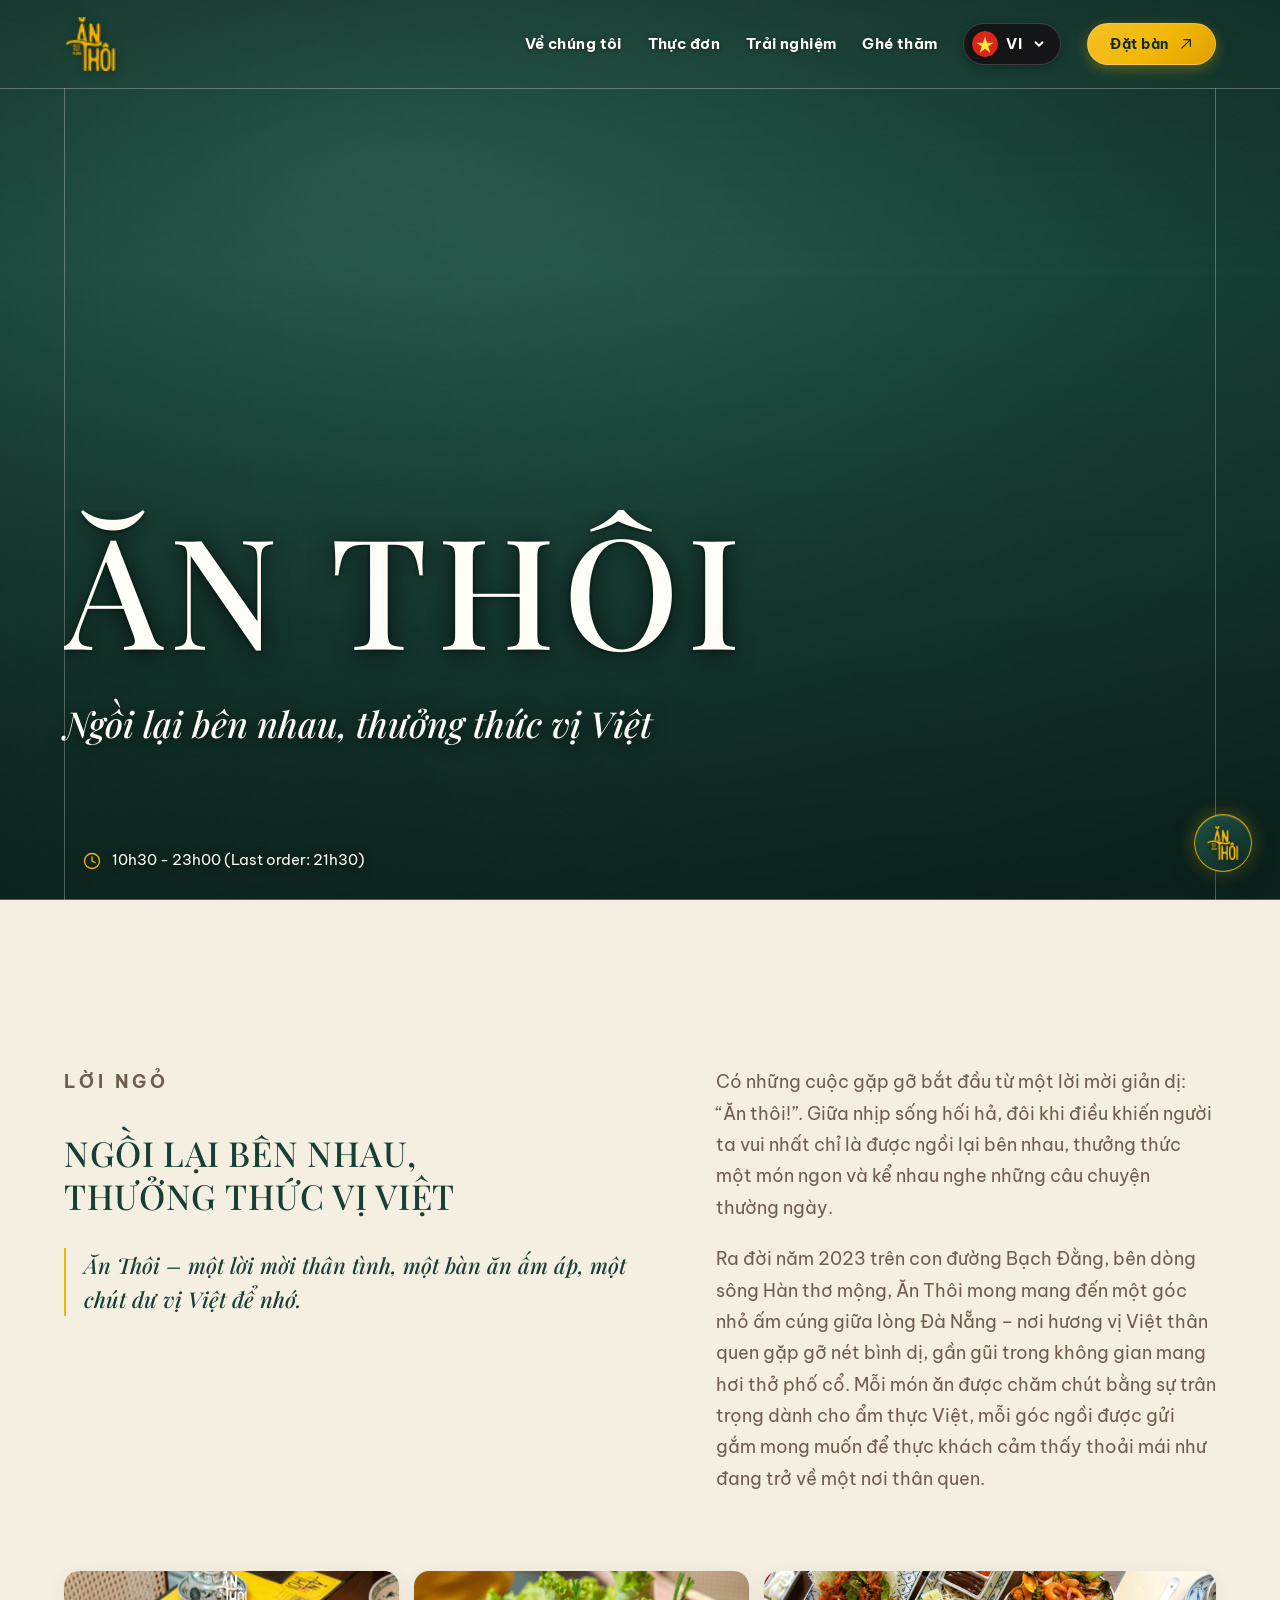
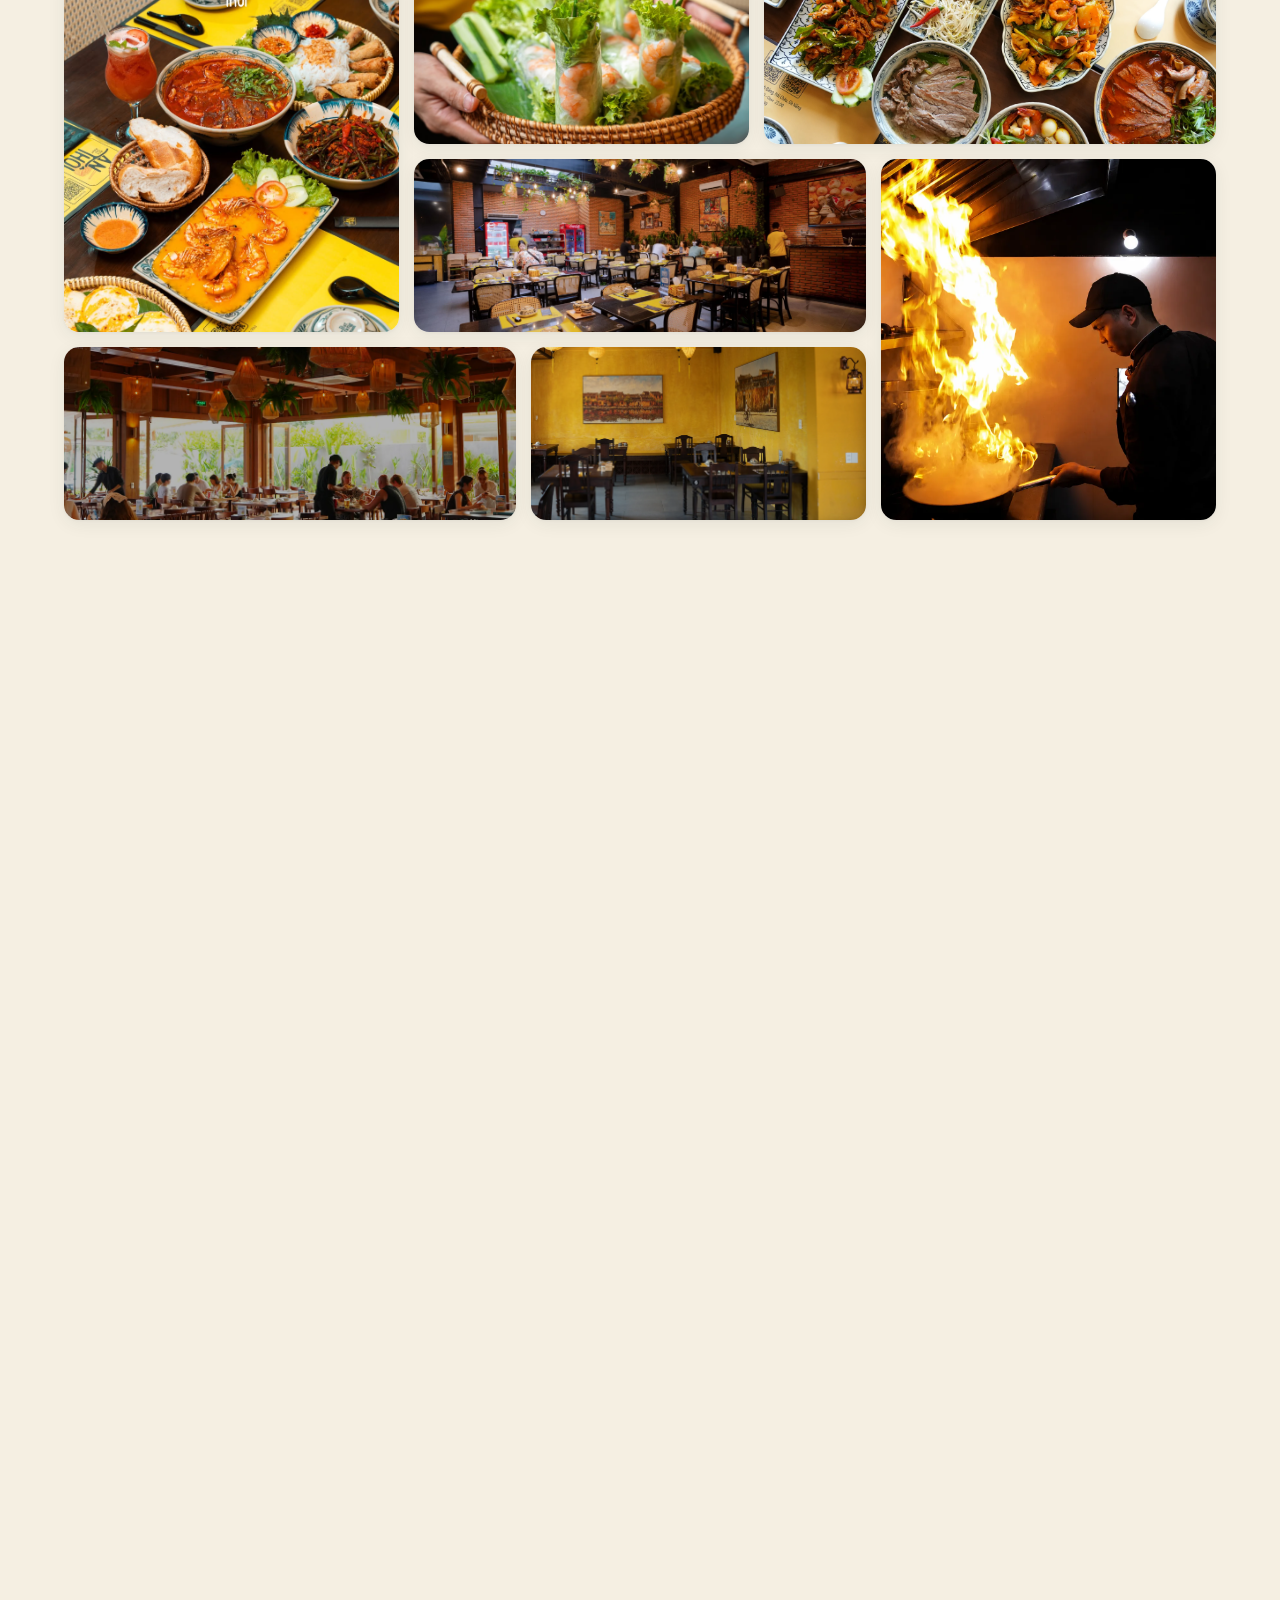
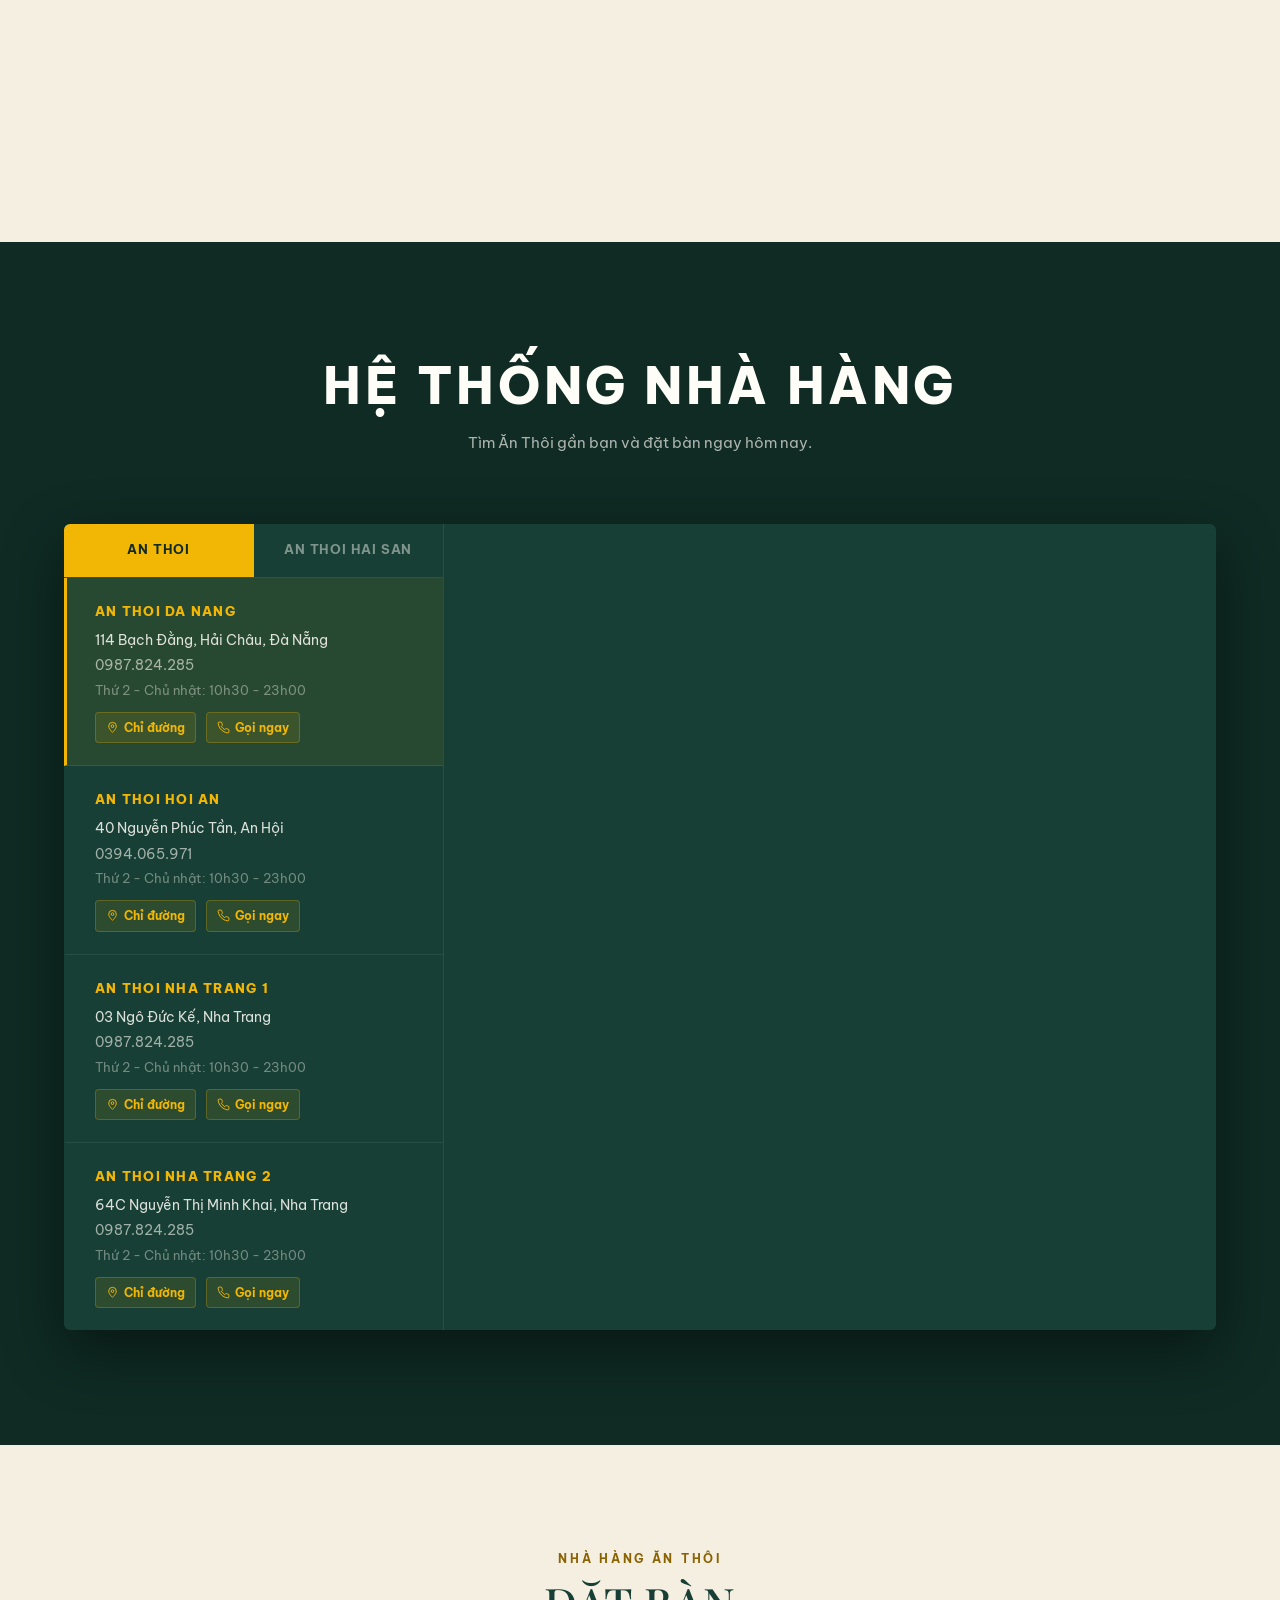
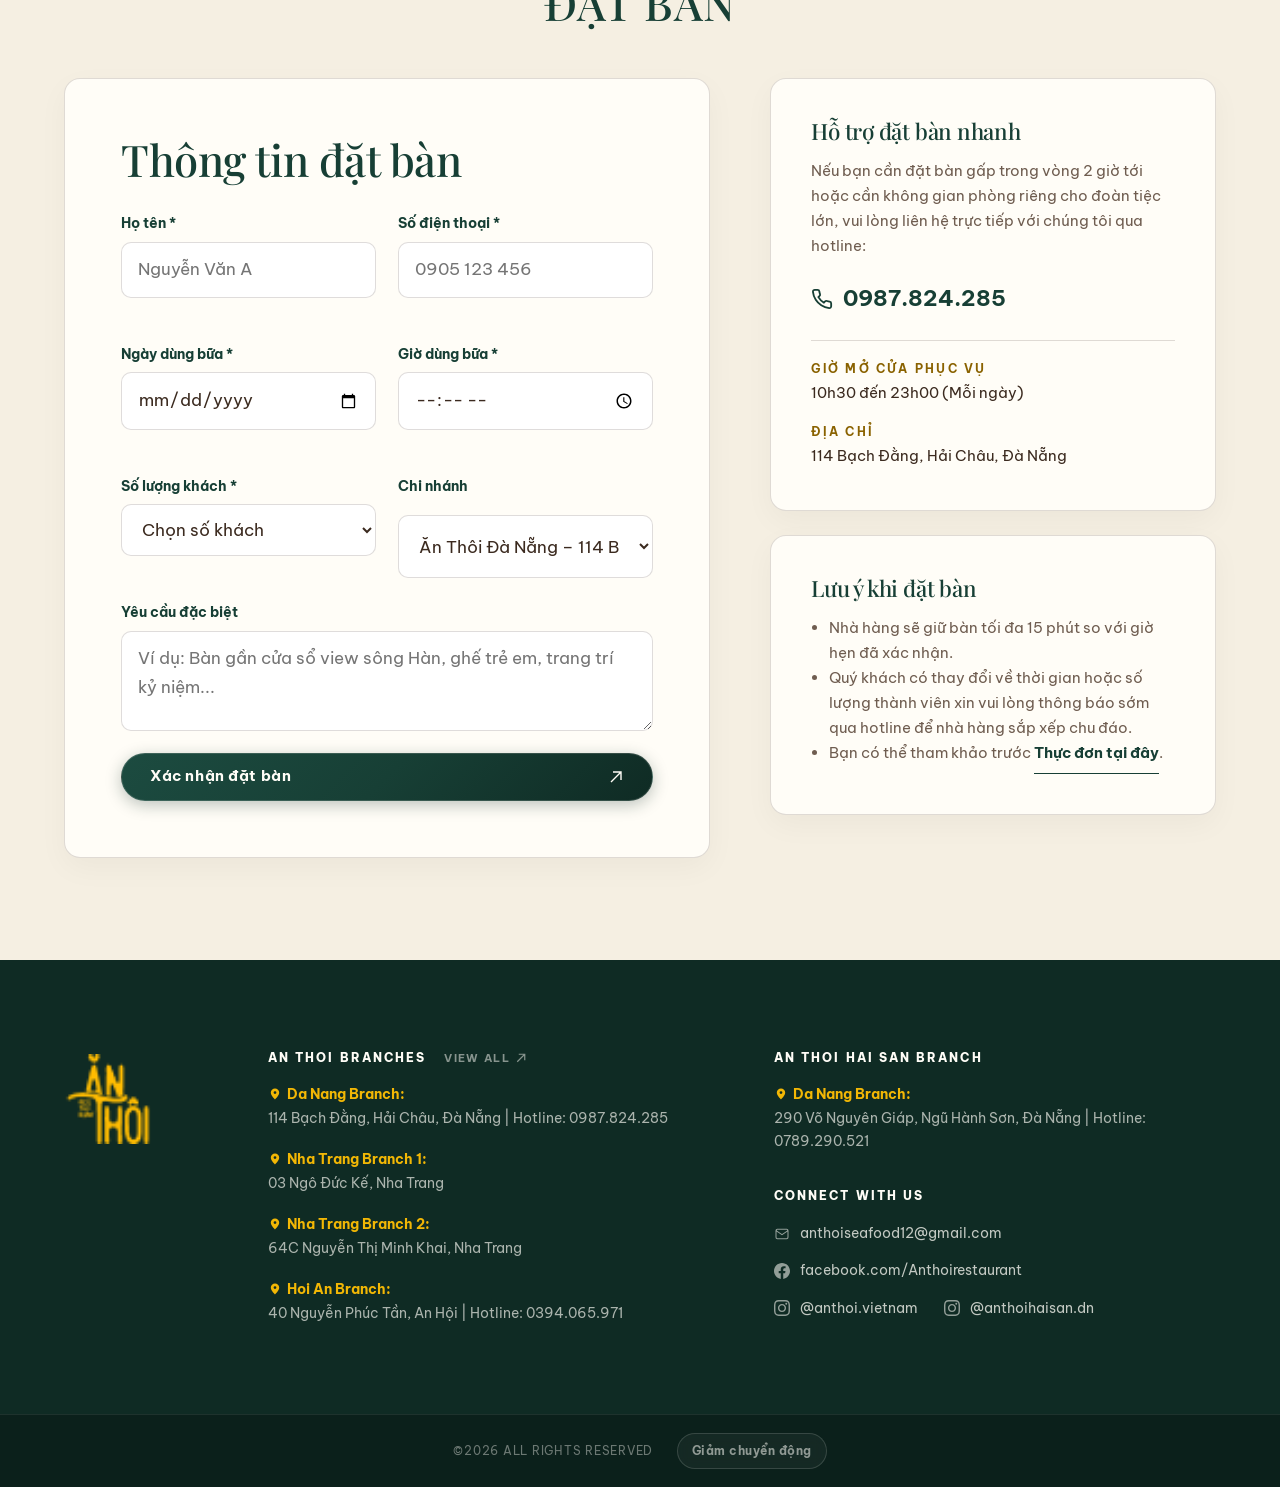
==== commit 9456d707: "1" ====
--- a/index.html
+++ b/index.html
@@ -8,7 +8,7 @@
 <link rel="icon" type="image/png" href="image/logo.png">
 <link rel="apple-touch-icon" href="image/logo.png">
 <link rel="preconnect" href="https://fonts.googleapis.com"><link rel="preconnect" href="https://fonts.gstatic.com" crossorigin>
-<link href="https://fonts.googleapis.com/css2?family=Be+Vietnam+Pro:wght@400;700&family=Lato:wght@400;700&family=Playfair+Display:ital,wght@0,500;0,600;1,500&display=swap" rel="stylesheet">
+<link href="https://fonts.googleapis.com/css2?family=Be+Vietnam+Pro:ital,wght@0,300;0,400;0,500;0,600;0,700;0,800;1,400;1,600&family=Playfair+Display:ital,wght@0,400;0,500;0,600;0,700;0,800;0,900;1,400;1,500;1,600;1,700&display=swap" rel="stylesheet">
 <link rel="stylesheet" href="css/style.css">
 </head>
 <body>
@@ -62,7 +62,7 @@
         </button>
       </div>
     </div>
-    <a class="btn" href="dat-ban.html"><span data-i18n="btn_book">Đặt bàn</span><svg viewBox="0 0 16 16" fill="none" stroke="currentColor" stroke-width="1.4" aria-hidden="true"><path d="M3 13 13 3M5 3h8v8"/></svg></a>
+    <a class="btn" href="#dat-ban-form"><span data-i18n="btn_book">Đặt bàn</span><svg viewBox="0 0 16 16" fill="none" stroke="currentColor" stroke-width="1.4" aria-hidden="true"><path d="M3 13 13 3M5 3h8v8"/></svg></a>
     <button class="burger" aria-expanded="false" aria-controls="menu" aria-label="Mở menu"><i></i><i></i><i></i></button>
   </div>
 </div></header>
@@ -76,29 +76,35 @@
       <a href="trai-nghiem.html"><span data-i18n="nav_experience">Trải nghiệm</span><svg viewBox="0 0 20 20" fill="none" stroke="currentColor" stroke-width="1.4" aria-hidden="true"><path d="M3 10h14M11 4l6 6-6 6"/></svg></a>
       <a href="lien-he.html"><span data-i18n="nav_visit">Ghé thăm</span><svg viewBox="0 0 20 20" fill="none" stroke="currentColor" stroke-width="1.4" aria-hidden="true"><path d="M3 10h14M11 4l6 6-6 6"/></svg></a>
     </nav>
-    <div class="drawer__foot"><a class="btn btn--wide" href="dat-ban.html"><span data-i18n="btn_book">Đặt bàn</span><svg viewBox="0 0 16 16" fill="none" stroke="currentColor" stroke-width="1.4" aria-hidden="true"><path d="M3 13 13 3M5 3h8v8"/></svg></a></div>
+    <div class="drawer__foot"><a class="btn btn--wide" href="#dat-ban-form"><span data-i18n="btn_book">Đặt bàn</span><svg viewBox="0 0 16 16" fill="none" stroke="currentColor" stroke-width="1.4" aria-hidden="true"><path d="M3 13 13 3M5 3h8v8"/></svg></a></div>
   </aside>
 </div>
 <main>
 <section class="hero" aria-label="Giới thiệu">
   <div class="media">
     <img alt="" data-asset="heroImage" fetchpriority="high">
-    <video autoplay muted loop playsinline preload="auto" src="image/trangchu.mp4" data-asset="heroVideo"></video>
+    <video autoplay muted loop playsinline preload="auto" src="image/video_project.mp4" data-asset="heroVideo"></video>
   </div>
   <div class="wrap hero__in">
     <h1><span class="l" style="--i:0"><span>ĂN THÔI</span></span></h1>
-    <p class="hero__slogan" data-i18n="hero_slogan">Nơi một bữa ăn trở thành một ký ức</p>
-  </div>
-  <p class="hero__addr"><svg viewBox="0 0 24 24" fill="none" stroke="currentColor" stroke-width="1.4" aria-hidden="true"><path d="M12 21s7-6.2 7-11.5A7 7 0 0 0 5 9.5C5 14.8 12 21 12 21Z"/><circle cx="12" cy="9.5" r="2.5"/></svg><span data-i18n="hero_addr">114 Bạch Đằng, Hải Châu, Đà Nẵng</span></p>
+    <p class="hero__slogan" data-i18n="hero_slogan">Ngồi lại bên nhau, thưởng thức vị Việt</p>
+  </div>
+  <p class="hero__addr"><svg viewBox="0 0 24 24" fill="none" stroke="currentColor" stroke-width="1.6" stroke-linecap="round" stroke-linejoin="round" aria-hidden="true"><circle cx="12" cy="12" r="9"/><polyline points="12 7 12 12 15.5 14"/></svg><span data-i18n="hero_hours">10h30 - 23h00 (Last order: 21h30)</span></p>
 </section>
 
 <section class="intro wrap" id="loi-ngo">
   <div class="intro__top">
-    <div class="reveal"><p class="eyebrow" data-i18n="intro_eyebrow">Lời ngỏ</p><h2 data-i18n="intro_heading">Nơi một bữa ăn trở thành một ký ức</h2></div>
+    <div class="reveal">
+      <p class="eyebrow" data-i18n="intro_eyebrow">Lời ngỏ</p>
+      <h2>
+        <span class="intro__line" data-i18n="intro_heading_1">Ngồi lại bên nhau,</span>
+        <span class="intro__line" data-i18n="intro_heading_2">thưởng thức vị Việt</span>
+      </h2>
+      <p class="lead intro__lead" data-i18n="intro_lead">Ăn Thôi – một lời mời thân tình, một bàn ăn ấm áp, một chút dư vị Việt để nhớ.</p>
+    </div>
     <div class="reveal intro__text">
-      <p data-i18n="intro_p1">Có lẽ những điều đẹp đẽ nhất đôi khi bắt đầu từ một lời rủ rất giản dị: "Ăn thôi." Là lúc người ta tạm gác những bộn bề, ngồi lại bên nhau, gọi vài món ăn quen thuộc và để câu chuyện cứ thế bắt đầu. Với Ăn Thôi, một bữa ăn ngon không chỉ được tạo nên bởi hương vị, mà còn bởi những con người cùng ngồi quanh một bàn ăn và những khoảnh khắc được sẻ chia.</p>
-      <p data-i18n="intro_p2">Từ tình yêu dành cho ẩm thực Việt, Ăn Thôi mong muốn mang những hương vị gần gũi ấy đến thực khách bằng một cách chân thành và trọn vẹn. Mỗi món ăn là sự kết nối giữa nguyên liệu, cách chế biến và câu chuyện văn hóa phía sau; mỗi bàn ăn là một không gian để gặp gỡ, thưởng thức và lưu lại những kỷ niệm riêng.</p>
-      <p class="lead" data-i18n="intro_lead">Ăn Thôi không chỉ là lời mời dùng bữa. Đó là lời mời ngồi xuống, thưởng thức và cùng nhau tạo nên một câu chuyện đáng nhớ.</p>
+      <p data-i18n="intro_p1">Có những cuộc gặp gỡ bắt đầu từ một lời mời giản dị: “Ăn thôi!”. Giữa nhịp sống hối hả, đôi khi điều khiến người ta vui nhất chỉ là được ngồi lại bên nhau, thưởng thức một món ngon và kể nhau nghe những câu chuyện thường ngày.</p>
+      <p data-i18n="intro_p2">Ra đời năm 2023 trên con đường Bạch Đằng, bên dòng sông Hàn thơ mộng, Ăn Thôi mong mang đến một góc nhỏ ấm cúng giữa lòng Đà Nẵng – nơi hương vị Việt thân quen gặp gỡ nét bình dị, gần gũi trong không gian mang hơi thở phố cổ. Mỗi món ăn được chăm chút bằng sự trân trọng dành cho ẩm thực Việt, mỗi góc ngồi được gửi gắm mong muốn để thực khách cảm thấy thoải mái như đang trở về một nơi thân quen.</p>
     </div>
   </div>
 
@@ -133,13 +139,9 @@
 <!-- BANNER ẨM THỰC VIỆT (BACKGROUND FIXED) -->
 <section class="cuisine-banner" id="am-thuc-viet" aria-label="Ẩm thực Việt Ăn Thôi">
   <div class="cuisine-banner__in reveal">
-    <h2 class="cuisine-banner__title" data-i18n="cuisine_title">Ẩm thực Việt</h2>
-    <p class="cuisine-banner__desc" data-i18n="cuisine_desc">Khám phá ẩm thực Việt Nam với những món ăn truyền thống. Từ mì quảng, phở đến các món cơm, mỗi món đều được chế biến từ nguyên liệu tươi ngon, mang đến hương vị địa phương nguyên bản.</p>
+    <h2 class="cuisine-banner__title" data-i18n="cuisine_title">Chạm vị Việt</h2>
+    <p class="cuisine-banner__desc" data-i18n="cuisine_desc">Có những hương vị đánh thức vị giác ngay từ lần đầu, có những món ngon càng thưởng thức càng thấy cuốn hút. Từ sắc vị dân dã đến nét đậm đà khó quên, Ăn Thôi đưa bạn đi qua một hành trình ẩm thực đầy hấp dẫn, nơi mỗi món ăn đều có câu chuyện riêng để khám phá.</p>
     <a href="thuc-don.html" class="cuisine-banner__btn" data-i18n="cuisine_btn">MENU</a>
-    <div class="cuisine-banner__arrows" aria-hidden="true">
-      <a href="thuc-don.html" class="cuisine-banner__arrow" aria-label="Xem thực đơn">&#10094;</a>
-      <a href="thuc-don.html" class="cuisine-banner__arrow" aria-label="Xem thực đơn">&#10095;</a>
-    </div>
   </div>
 </section>
 
@@ -195,7 +197,7 @@
             <p class="branches-item__name">AN THOI DA NANG</p>
             <p class="branches-item__addr">114 Bạch Đằng, Hải Châu, Đà Nẵng</p>
             <p class="branches-item__phone">0987.824.285</p>
-            <p class="branches-item__hours">Thứ 2 - Chủ nhật 9:00 - 22:00</p>
+            <p class="branches-item__hours">Thứ 2 - Chủ nhật: 10h30 - 23h00</p>
             <div class="branches-item__actions">
               <a class="branches-item__link" href="https://www.google.com/maps/search/?api=1&amp;query=114+B%E1%BA%A1ch+%C4%90%E1%BA%B1ng+H%E1%BA%A3i+Ch%C3%A2u+%C4%90%C3%A0+N%E1%BA%B5ng" target="_blank" rel="noopener" onclick="event.stopPropagation()">
                 <svg viewBox="0 0 24 24" fill="none" stroke="currentColor" stroke-width="1.8" aria-hidden="true"><path d="M12 21s7-6.2 7-11.5A7 7 0 0 0 5 9.5C5 14.8 12 21 12 21Z"/><circle cx="12" cy="9.5" r="2.5"/></svg>
@@ -203,7 +205,7 @@
               </a>
               <a class="branches-item__link" href="tel:0987824285" onclick="event.stopPropagation()">
                 <svg viewBox="0 0 24 24" fill="none" stroke="currentColor" stroke-width="1.8" aria-hidden="true"><path d="M22 16.92v3a2 2 0 0 1-2.18 2 19.79 19.79 0 0 1-8.63-3.07 19.5 19.5 0 0 1-6-6 19.79 19.79 0 0 1-3.07-8.67A2 2 0 0 1 4.11 2h3a2 2 0 0 1 2 1.72 12.84 12.84 0 0 0 .7 2.81 2 2 0 0 1-.45 2.11L8.09 9.91a16 16 0 0 0 6 6l1.27-1.27a2 2 0 0 1 2.11-.45 12.84 12.84 0 0 0 2.81.7A2 2 0 0 1 22 16.92z"/></svg>
-                <span data-i18n="c_phone">0987.824.285</span>
+                <span data-i18n="c_call">Gọi ngay</span>
               </a>
             </div>
           </div>
@@ -211,7 +213,7 @@
             <p class="branches-item__name">AN THOI HOI AN</p>
             <p class="branches-item__addr">40 Nguyễn Phúc Tần, An Hội</p>
             <p class="branches-item__phone">0394.065.971</p>
-            <p class="branches-item__hours">Thứ 2 - Chủ nhật 9:00 - 22:00</p>
+            <p class="branches-item__hours">Thứ 2 - Chủ nhật: 10h30 - 23h00</p>
             <div class="branches-item__actions">
               <a class="branches-item__link" href="https://www.google.com/maps/search/?api=1&amp;query=40+Nguy%E1%BB%85n+Ph%C3%BAc+T%E1%BA%A7n+An+H%E1%BB%99i+H%E1%BB%99i+An" target="_blank" rel="noopener" onclick="event.stopPropagation()">
                 <svg viewBox="0 0 24 24" fill="none" stroke="currentColor" stroke-width="1.8" aria-hidden="true"><path d="M12 21s7-6.2 7-11.5A7 7 0 0 0 5 9.5C5 14.8 12 21 12 21Z"/><circle cx="12" cy="9.5" r="2.5"/></svg>
@@ -219,7 +221,7 @@
               </a>
               <a class="branches-item__link" href="tel:0394065971" onclick="event.stopPropagation()">
                 <svg viewBox="0 0 24 24" fill="none" stroke="currentColor" stroke-width="1.8" aria-hidden="true"><path d="M22 16.92v3a2 2 0 0 1-2.18 2 19.79 19.79 0 0 1-8.63-3.07 19.5 19.5 0 0 1-6-6 19.79 19.79 0 0 1-3.07-8.67A2 2 0 0 1 4.11 2h3a2 2 0 0 1 2 1.72 12.84 12.84 0 0 0 .7 2.81 2 2 0 0 1-.45 2.11L8.09 9.91a16 16 0 0 0 6 6l1.27-1.27a2 2 0 0 1 2.11-.45 12.84 12.84 0 0 0 2.81.7A2 2 0 0 1 22 16.92z"/></svg>
-                <span data-i18n="c_phone">0394.065.971</span>
+                <span data-i18n="c_call">Gọi ngay</span>
               </a>
             </div>
           </div>
@@ -227,7 +229,7 @@
             <p class="branches-item__name">AN THOI NHA TRANG 1</p>
             <p class="branches-item__addr">03 Ngô Đức Kế, Nha Trang</p>
             <p class="branches-item__phone">0987.824.285</p>
-            <p class="branches-item__hours">Thứ 2 - Chủ nhật 9:00 - 22:00</p>
+            <p class="branches-item__hours">Thứ 2 - Chủ nhật: 10h30 - 23h00</p>
             <div class="branches-item__actions">
               <a class="branches-item__link" href="https://www.google.com/maps/search/?api=1&amp;query=03+Ng%C3%B4+%C4%90%E1%BB%A9c+K%E1%BA%BF+Nha+Trang" target="_blank" rel="noopener" onclick="event.stopPropagation()">
                 <svg viewBox="0 0 24 24" fill="none" stroke="currentColor" stroke-width="1.8" aria-hidden="true"><path d="M12 21s7-6.2 7-11.5A7 7 0 0 0 5 9.5C5 14.8 12 21 12 21Z"/><circle cx="12" cy="9.5" r="2.5"/></svg>
@@ -235,7 +237,7 @@
               </a>
               <a class="branches-item__link" href="tel:0987824285" onclick="event.stopPropagation()">
                 <svg viewBox="0 0 24 24" fill="none" stroke="currentColor" stroke-width="1.8" aria-hidden="true"><path d="M22 16.92v3a2 2 0 0 1-2.18 2 19.79 19.79 0 0 1-8.63-3.07 19.5 19.5 0 0 1-6-6 19.79 19.79 0 0 1-3.07-8.67A2 2 0 0 1 4.11 2h3a2 2 0 0 1 2 1.72 12.84 12.84 0 0 0 .7 2.81 2 2 0 0 1-.45 2.11L8.09 9.91a16 16 0 0 0 6 6l1.27-1.27a2 2 0 0 1 2.11-.45 12.84 12.84 0 0 0 2.81.7A2 2 0 0 1 22 16.92z"/></svg>
-                <span data-i18n="c_phone">0987.824.285</span>
+                <span data-i18n="c_call">Gọi ngay</span>
               </a>
             </div>
           </div>
@@ -243,7 +245,7 @@
             <p class="branches-item__name">AN THOI NHA TRANG 2</p>
             <p class="branches-item__addr">64C Nguyễn Thị Minh Khai, Nha Trang</p>
             <p class="branches-item__phone">0987.824.285</p>
-            <p class="branches-item__hours">Thứ 2 - Chủ nhật 9:00 - 22:00</p>
+            <p class="branches-item__hours">Thứ 2 - Chủ nhật: 10h30 - 23h00</p>
             <div class="branches-item__actions">
               <a class="branches-item__link" href="https://www.google.com/maps/search/?api=1&amp;query=64C+Nguy%E1%BB%85n+Th%E1%BB%8B+Minh+Khai+Nha+Trang" target="_blank" rel="noopener" onclick="event.stopPropagation()">
                 <svg viewBox="0 0 24 24" fill="none" stroke="currentColor" stroke-width="1.8" aria-hidden="true"><path d="M12 21s7-6.2 7-11.5A7 7 0 0 0 5 9.5C5 14.8 12 21 12 21Z"/><circle cx="12" cy="9.5" r="2.5"/></svg>
@@ -251,7 +253,7 @@
               </a>
               <a class="branches-item__link" href="tel:0987824285" onclick="event.stopPropagation()">
                 <svg viewBox="0 0 24 24" fill="none" stroke="currentColor" stroke-width="1.8" aria-hidden="true"><path d="M22 16.92v3a2 2 0 0 1-2.18 2 19.79 19.79 0 0 1-8.63-3.07 19.5 19.5 0 0 1-6-6 19.79 19.79 0 0 1-3.07-8.67A2 2 0 0 1 4.11 2h3a2 2 0 0 1 2 1.72 12.84 12.84 0 0 0 .7 2.81 2 2 0 0 1-.45 2.11L8.09 9.91a16 16 0 0 0 6 6l1.27-1.27a2 2 0 0 1 2.11-.45 12.84 12.84 0 0 0 2.81.7A2 2 0 0 1 22 16.92z"/></svg>
-                <span data-i18n="c_phone">0987.824.285</span>
+                <span data-i18n="c_call">Gọi ngay</span>
               </a>
             </div>
           </div>
@@ -263,7 +265,7 @@
             <p class="branches-item__name">AN THOI HAI SAN DA NANG</p>
             <p class="branches-item__addr">290 Võ Nguyên Giáp, Ngũ Hành Sơn, Đà Nẵng</p>
             <p class="branches-item__phone">0789.290.521</p>
-            <p class="branches-item__hours">Thứ 2 - Chủ nhật 9:00 - 22:00</p>
+            <p class="branches-item__hours">Thứ 2 - Chủ nhật: 10h30 - 23h00</p>
             <div class="branches-item__actions">
               <a class="branches-item__link" href="https://www.google.com/maps/search/?api=1&amp;query=290+V%C3%B5+Nguy%C3%AAn+Gi%C3%A1p+Ng%C5%A9+H%C3%A0nh+S%C6%A1n+%C4%90%C3%A0+N%E1%BA%B5ng" target="_blank" rel="noopener" onclick="event.stopPropagation()">
                 <svg viewBox="0 0 24 24" fill="none" stroke="currentColor" stroke-width="1.8" aria-hidden="true"><path d="M12 21s7-6.2 7-11.5A7 7 0 0 0 5 9.5C5 14.8 12 21 12 21Z"/><circle cx="12" cy="9.5" r="2.5"/></svg>
@@ -271,7 +273,7 @@
               </a>
               <a class="branches-item__link" href="tel:0789290521" onclick="event.stopPropagation()">
                 <svg viewBox="0 0 24 24" fill="none" stroke="currentColor" stroke-width="1.8" aria-hidden="true"><path d="M22 16.92v3a2 2 0 0 1-2.18 2 19.79 19.79 0 0 1-8.63-3.07 19.5 19.5 0 0 1-6-6 19.79 19.79 0 0 1-3.07-8.67A2 2 0 0 1 4.11 2h3a2 2 0 0 1 2 1.72 12.84 12.84 0 0 0 .7 2.81 2 2 0 0 1-.45 2.11L8.09 9.91a16 16 0 0 0 6 6l1.27-1.27a2 2 0 0 1 2.11-.45 12.84 12.84 0 0 0 2.81.7A2 2 0 0 1 22 16.92z"/></svg>
-                <span data-i18n="c_phone">0789.290.521</span>
+                <span data-i18n="c_call">Gọi ngay</span>
               </a>
             </div>
           </div>
@@ -291,6 +293,61 @@
           referrerpolicy="no-referrer-when-downgrade"
           title="Bản đồ Ăn Thôi"
         ></iframe>
+      </div>
+    </div>
+  </div>
+</section>
+
+<!-- ĐẶT BÀN TRỰC TUYẾN -->
+<section class="wrap book-sec" id="dat-ban-form" aria-label="Đặt bàn">
+  <div class="reveal" style="text-align:center;margin-bottom:clamp(30px,5vw,50px)">
+    <p class="eyebrow" data-i18n="foot_brand_title" style="margin-bottom:8px">Nhà hàng Ăn Thôi</p>
+    <h2 style="font-size:clamp(2rem,3.5vw,3rem);text-transform:uppercase;color:var(--green);letter-spacing:.02em" data-i18n="btn_book">Đặt Bàn</h2>
+  </div>
+
+  <div class="book-grid">
+    <div class="book-form-wrap">
+      <form class="form reveal" id="booking" novalidate>
+        <h2>Thông tin đặt bàn</h2>
+        <div class="field"><label for="name">Họ tên *</label><input id="name" name="name" autocomplete="name" placeholder="Nguyễn Văn A" required><span class="err" role="alert"></span></div>
+        <div class="field"><label for="phone">Số điện thoại *</label><input id="phone" name="phone" type="tel" autocomplete="tel" placeholder="0905 123 456" required><span class="err" role="alert"></span></div>
+        <div class="field"><label for="date">Ngày dùng bữa *</label><input id="date" name="date" type="date" required><span class="err" role="alert"></span></div>
+        <div class="field"><label for="time">Giờ dùng bữa *</label><input id="time" name="time" type="time" required><span class="err" role="alert"></span></div>
+        <div class="field"><label for="guests">Số lượng khách *</label><select id="guests" name="guests" required><option value="" data-i18n="opt_guests_ph">Chọn số khách</option><option value="1-2" data-i18n="opt_guests_1_2">1 - 2 khách</option><option value="3-4" data-i18n="opt_guests_3_4">3 - 4 khách</option><option value="5-6" data-i18n="opt_guests_5_6">5 - 6 khách</option><option value="7-10" data-i18n="opt_guests_7_10">7 - 10 khách</option><option value=">10" data-i18n="opt_guests_above_10">Trên 10 khách (tiệc / nhóm)</option></select><span class="err" role="alert"></span></div>
+        <div class="field"><label for="branch">Chi nhánh</label><select id="branch" name="branch"><option value="Da Nang" selected>Ăn Thôi Đà Nẵng – 114 Bạch Đằng</option><option value="Nha Trang 1">Ăn Thôi Nha Trang 1 – 03 Ngô Đức Kế</option><option value="Nha Trang 2">Ăn Thôi Nha Trang 2 – 64C Nguyễn Thị Minh Khai</option><option value="Hoi An">Ăn Thôi Hội An – 40 Nguyễn Phúc Tần, An Hội</option><option value="Hai San Da Nang">Ăn Thôi Hải Sản – 290 Võ Nguyên Giáp</option></select></div>
+        <div class="field full"><label for="note">Yêu cầu đặc biệt</label><textarea id="note" name="note" placeholder="Ví dụ: Bàn gần cửa sổ view sông Hàn, ghế trẻ em, trang trí kỷ niệm..."></textarea></div>
+        <button class="btn btn--green" type="submit"><span>Xác nhận đặt bàn</span><svg viewBox="0 0 16 16" fill="none" stroke="currentColor" stroke-width="1.4" aria-hidden="true"><path d="M3 13 13 3M5 3h8v8"/></svg></button>
+        <p class="form__ok" role="status" hidden>Đã ghi nhận yêu cầu đặt bàn! Ăn Thôi sẽ liên hệ qua số điện thoại của bạn trong ít phút để xác nhận.</p>
+      </form>
+    </div>
+
+    <div class="book-side">
+      <div class="book-card reveal">
+        <h3>Hỗ trợ đặt bàn nhanh</h3>
+        <p>Nếu bạn cần đặt bàn gấp trong vòng 2 giờ tới hoặc cần không gian phòng riêng cho đoàn tiệc lớn, vui lòng liên hệ trực tiếp với chúng tôi qua hotline:</p>
+        <a class="phone-link" href="tel:0987824285">
+          <svg width="22" height="22" viewBox="0 0 24 24" fill="none" stroke="currentColor" stroke-width="2" aria-hidden="true"><path d="M22 16.92v3a2 2 0 0 1-2.18 2 19.79 19.79 0 0 1-8.63-3.07 19.5 19.5 0 0 1-6-6 19.79 19.79 0 0 1-3.07-8.67A2 2 0 0 1 4.11 2h3a2 2 0 0 1 2 1.72 12.84 12.84 0 0 0 .7 2.81 2 2 0 0 1-.45 2.11L8.09 9.91a16 16 0 0 0 6 6l1.27-1.27a2 2 0 0 1 2.11-.45 12.84 12.84 0 0 0 2.81.7A2 2 0 0 1 22 16.92z"/></svg>
+          <span>0987.824.285</span>
+        </a>
+        <dl>
+          <div>
+            <dt>Giờ mở cửa phục vụ</dt>
+            <dd>10h30 đến 23h00 (Mỗi ngày)</dd>
+          </div>
+          <div>
+            <dt>Địa chỉ</dt>
+            <dd>114 Bạch Đằng, Hải Châu, Đà Nẵng</dd>
+          </div>
+        </dl>
+      </div>
+
+      <div class="book-card reveal">
+        <h3>Lưu ý khi đặt bàn</h3>
+        <ul>
+          <li>Nhà hàng sẽ giữ bàn tối đa 15 phút so với giờ hẹn đã xác nhận.</li>
+          <li>Quý khách có thay đổi về thời gian hoặc số lượng thành viên xin vui lòng thông báo sớm qua hotline để nhà hàng sắp xếp chu đáo.</li>
+          <li>Bạn có thể tham khảo trước <a class="link" style="gap:6px;font-weight:700" href="thuc-don.html">Thực đơn tại đây</a>.</li>
+        </ul>
       </div>
     </div>
   </div>
--- a/css/style.css
+++ b/css/style.css
@@ -6,8 +6,8 @@
   --brown:#3B2A1F; --muted:#6f5d50;        /* nâu đậm: văn bản, chi tiết phụ */
   --ivory:#FFFDF7;                         /* trắng ngà: card, nội dung */
   --line:rgba(59,42,31,.16); --line-l:rgba(255,253,247,.28);
-  --f-head:"Playfair Display",Georgia,serif;
-  --f-body:Lato,"Be Vietnam Pro",system-ui,sans-serif; /* Be Vietnam Pro bù glyph tiếng Việt mà Lato thiếu */
+  --f-head:"Playfair Display","Be Vietnam Pro",Georgia,serif;
+  --f-body:"Be Vietnam Pro",system-ui,-apple-system,BlinkMacSystemFont,"Segoe UI",Roboto,sans-serif;
   --hh:88px; --ease:cubic-bezier(.2,.7,.2,1); --pad:clamp(20px,5vw,92px);
 }
 /* ===== 2. BASE ===== */
@@ -575,6 +575,23 @@
   padding-left:12px;
   align-self:center;
 }
+.mission-title--intl{
+  display:none;
+  font-family:var(--f-head);
+  font-size:clamp(32px, 5vw, 54px);
+  font-weight:400;
+  color:#fff;
+  text-align:center;
+  margin-bottom:clamp(24px, 3.5vw, 36px);
+  letter-spacing:.02em;
+  text-shadow:0 4px 18px rgba(0,0,0,.4);
+}
+html:not([lang="vi"]) .mission-title{
+  display:none !important;
+}
+html:not([lang="vi"]) .mission-title--intl{
+  display:block !important;
+}
 .about-hero__desc{
   font-size:clamp(.96rem, 1.4vw, 1.1rem);
   line-height:1.9;
@@ -1059,10 +1076,23 @@
 .hero__slogan,.hero__addr{opacity:0;animation:fade 1s .8s forwards}
 /* Lời ngỏ: giữ nguyên văn STEP 2 */
 .intro{padding-bottom:clamp(60px,8vw,110px)}
-.intro__top{grid-template-columns:1fr 1.25fr;align-items:start}
-.intro h2{font-size:clamp(1.9rem,3.8vw,3.4rem);text-transform:uppercase;letter-spacing:.02em;line-height:1.2}
-.intro__text p{color:var(--muted);font-size:1.12rem;margin-bottom:22px}
-.intro__text p.lead{margin-bottom:0;color:var(--green);font:italic 500 clamp(1.4rem,2.2vw,1.9rem)/1.5 var(--f-head)}
+.intro__top{grid-template-columns:1.15fr 1fr;gap:clamp(30px,6vw,80px);align-items:start}
+.intro h2{font-size:clamp(1.5rem,2.7vw,2.75rem);text-transform:uppercase;letter-spacing:.02em;line-height:1.25}
+.intro__line{display:block;white-space:nowrap}
+@media(max-width:480px){
+  .intro__line{white-space:normal}
+  .intro h2{font-size:clamp(1.35rem,5.5vw,1.8rem)}
+}
+.intro__lead, .intro p.lead{
+  margin-top:clamp(20px,2.5vw,30px);
+  margin-bottom:0;
+  color:var(--green);
+  font:italic 500 clamp(1.2rem,1.7vw,1.55rem)/1.55 var(--f-head);
+  padding-left:18px;
+  border-left:2.5px solid var(--gold);
+}
+.intro__text p{color:var(--muted);font-size:1.12rem;line-height:1.75;margin-bottom:20px}
+.intro__text p:last-child{margin-bottom:0}
 
 /* ===== BẢNG HÌNH ẢNH DƯỚI PHẦN LỜI NGỎ (BENTO / MOSAIC GALLERY) ===== */
 .loingo-gallery{
@@ -2750,3 +2780,448 @@
     padding-inline:16px;
   }
 }
+
+/* ===== REVIEW SECTION HEADER & BADGES (Trang Trải Nghiệm) ===== */
+.review-sec__head {
+  text-align: center;
+  max-width: 960px;
+  margin-inline: auto;
+  margin-bottom: clamp(28px, 4vw, 48px);
+}
+
+.review-sec__title {
+  font-family: var(--f-head);
+  font-size: clamp(2.2rem, 4.2vw, 3.8rem);
+  font-weight: 500;
+  color: var(--green);
+  line-height: 1.15;
+  letter-spacing: -0.01em;
+  margin-bottom: 26px;
+}
+
+.review-badges {
+  display: flex;
+  justify-content: center;
+  align-items: center;
+  gap: 20px;
+  flex-wrap: wrap;
+}
+
+.review-badge {
+  display: flex;
+  align-items: center;
+  gap: 16px;
+  background: rgba(255, 253, 247, 0.95);
+  border: 1.5px solid rgba(23, 63, 53, 0.14);
+  border-radius: 16px;
+  padding: 13px 20px;
+  text-decoration: none;
+  color: var(--brown);
+  box-shadow: 0 6px 20px rgba(23, 63, 53, 0.06);
+  backdrop-filter: blur(8px);
+  -webkit-backdrop-filter: blur(8px);
+  transition: transform 0.3s var(--ease), box-shadow 0.3s var(--ease), border-color 0.3s, background 0.3s;
+  min-width: 290px;
+}
+
+.review-badge:hover {
+  transform: translateY(-4px);
+  background: #ffffff;
+  border-color: var(--gold);
+  box-shadow: 0 14px 32px rgba(23, 63, 53, 0.12), 0 0 20px rgba(242, 183, 5, 0.35);
+}
+
+.review-badge__icon {
+  width: 48px;
+  height: 48px;
+  border-radius: 12px;
+  display: flex;
+  align-items: center;
+  justify-content: center;
+  flex-shrink: 0;
+  transition: transform 0.3s var(--ease);
+}
+
+.review-badge--google .review-badge__icon {
+  background: #ffffff;
+  border: 1px solid rgba(66, 133, 244, 0.22);
+  box-shadow: 0 2px 8px rgba(66, 133, 244, 0.08);
+}
+
+.review-badge--tripadvisor .review-badge__icon {
+  background: #ffffff;
+  border: 1px solid rgba(0, 170, 108, 0.25);
+  box-shadow: 0 2px 8px rgba(0, 170, 108, 0.08);
+}
+
+.review-badge:hover .review-badge__icon {
+  transform: scale(1.08);
+}
+
+.review-badge__body {
+  display: flex;
+  flex-direction: column;
+  gap: 4px;
+  text-align: left;
+  flex: 1;
+}
+
+.review-badge__top {
+  display: flex;
+  align-items: center;
+  gap: 8px;
+}
+
+.review-badge__name {
+  font-family: var(--f-body);
+  font-weight: 700;
+  font-size: 1.02rem;
+  color: var(--green);
+  letter-spacing: -0.01em;
+}
+
+.review-badge__tag {
+  font-size: 0.74rem;
+  font-weight: 800;
+  padding: 2px 8px;
+  border-radius: 999px;
+  letter-spacing: 0.02em;
+}
+
+.review-badge__tag--blue {
+  background: rgba(26, 115, 232, 0.1);
+  color: #1a73e8;
+  border: 1px solid rgba(26, 115, 232, 0.25);
+}
+
+.review-badge__tag--green {
+  background: rgba(0, 170, 108, 0.1);
+  color: #008753;
+  border: 1px solid rgba(0, 170, 108, 0.25);
+}
+
+.review-badge__bottom {
+  display: flex;
+  align-items: center;
+  gap: 8px;
+  font-size: 0.88rem;
+}
+
+.review-badge__stars {
+  color: #f2b705;
+  letter-spacing: 1.5px;
+  font-size: 0.95rem;
+  line-height: 1;
+}
+
+.review-badge__bubbles {
+  color: #00aa6c;
+  letter-spacing: 2px;
+  font-size: 0.82rem;
+  line-height: 1;
+}
+
+.review-badge__cta {
+  color: var(--muted);
+  font-size: 0.82rem;
+  font-weight: 500;
+}
+
+.review-badge__arrow {
+  width: 32px;
+  height: 32px;
+  border-radius: 50%;
+  background: rgba(23, 63, 53, 0.06);
+  color: var(--green);
+  display: flex;
+  align-items: center;
+  justify-content: center;
+  flex-shrink: 0;
+  transition: all 0.3s var(--ease);
+}
+
+.review-badge:hover .review-badge__arrow {
+  background: var(--gold);
+  color: var(--green-d);
+  transform: translate(2px, -2px);
+}
+
+@media (max-width: 640px) {
+  .review-badge {
+    width: 100%;
+    min-width: 0;
+    padding: 12px 16px;
+  }
+  .review-sec__title {
+    font-size: clamp(1.8rem, 6vw, 2.2rem);
+    margin-bottom: 20px;
+  }
+}
+
+/* ===== EXPERIENCE REVIEW CAROUSEL (Trang Trải Nghiệm - trainghiem/rw1..rw6) ===== */
+.exp-carousel {
+  position: relative;
+  width: 100%;
+  max-width: 1280px;
+  margin-inline: auto;
+  padding-inline: clamp(28px, 4vw, 56px);
+}
+
+.exp-carousel__track {
+  display: flex;
+  gap: 24px;
+  overflow-x: auto;
+  scroll-snap-type: x mandatory;
+  scroll-behavior: smooth;
+  -webkit-overflow-scrolling: touch;
+  scrollbar-width: none;
+  padding: 14px 4px 20px;
+  cursor: grab;
+  user-select: none;
+}
+
+.exp-carousel__track::-webkit-scrollbar {
+  display: none;
+}
+
+.exp-carousel__track:active {
+  cursor: grabbing;
+}
+
+.exp-carousel__item {
+  flex: 0 0 calc((100% - 2 * 24px) / 3);
+  scroll-snap-align: start;
+  scroll-snap-stop: normal;
+  display: flex;
+  flex-direction: column;
+}
+
+.exp-carousel__card {
+  position: relative;
+  width: 100%;
+  aspect-ratio: 9 / 16;
+  border-radius: 20px;
+  overflow: hidden;
+  background: #ffffff;
+  box-shadow: 0 10px 30px rgba(23, 63, 53, 0.12), 0 2px 8px rgba(0, 0, 0, 0.05);
+  border: 1.5px solid rgba(242, 183, 5, 0.3);
+  cursor: pointer;
+  transition: transform 0.4s var(--ease), box-shadow 0.4s var(--ease), border-color 0.4s;
+}
+
+.exp-carousel__card:hover {
+  transform: translateY(-8px);
+  box-shadow: 0 20px 42px rgba(23, 63, 53, 0.2), 0 0 26px rgba(242, 183, 5, 0.42);
+  border-color: rgba(242, 183, 5, 0.85);
+}
+
+.exp-carousel__card img {
+  width: 100%;
+  height: 100%;
+  object-fit: contain;
+  display: block;
+  pointer-events: none;
+  background: #fdfbf7;
+}
+
+/* Nút lướt trước / sau */
+.exp-carousel__btn {
+  position: absolute;
+  top: calc(50% - 16px);
+  transform: translateY(-50%);
+  z-index: 5;
+  width: 48px;
+  height: 48px;
+  border-radius: 50%;
+  background: var(--green);
+  color: var(--gold);
+  border: 1.5px solid var(--gold);
+  display: flex;
+  align-items: center;
+  justify-content: center;
+  cursor: pointer;
+  backdrop-filter: blur(8px);
+  -webkit-backdrop-filter: blur(8px);
+  box-shadow: 0 6px 20px rgba(15, 43, 36, 0.4);
+  transition: transform 0.25s ease, background 0.25s ease, border-color 0.25s ease, box-shadow 0.25s ease, color 0.25s ease;
+}
+
+.exp-carousel__btn--prev {
+  left: 0;
+}
+
+.exp-carousel__btn--next {
+  right: 0;
+}
+
+.exp-carousel__btn svg {
+  width: 24px;
+  height: 24px;
+  stroke: var(--gold);
+  stroke-width: 2.6;
+  transition: stroke 0.25s ease, transform 0.25s ease;
+}
+
+.exp-carousel__btn:hover {
+  background: var(--gold);
+  color: var(--green-d);
+  border-color: var(--gold);
+  transform: translateY(-50%) scale(1.1);
+  box-shadow: 0 0 22px rgba(242, 183, 5, 0.65);
+}
+
+.exp-carousel__btn:hover svg {
+  stroke: var(--green-d);
+}
+
+.exp-carousel__btn:active {
+  transform: translateY(-50%) scale(0.95);
+}
+
+.exp-carousel__btn:focus-visible {
+  outline: 2px solid var(--gold);
+  outline-offset: 3px;
+}
+
+/* Dots chỉ báo */
+.exp-carousel__dots {
+  display: flex;
+  align-items: center;
+  justify-content: center;
+  gap: 10px;
+  margin-top: 24px;
+}
+
+.exp-carousel__dot {
+  width: 11px;
+  height: 11px;
+  border-radius: 999px;
+  background: rgba(23, 63, 53, 0.25);
+  border: none;
+  padding: 0;
+  cursor: pointer;
+  transition: width 0.35s var(--ease), background 0.35s ease, box-shadow 0.35s ease;
+}
+
+.exp-carousel__dot:hover {
+  background: rgba(242, 183, 5, 0.65);
+}
+
+.exp-carousel__dot.is-active {
+  width: 34px;
+  background: var(--gold);
+  box-shadow: 0 0 12px rgba(242, 183, 5, 0.55);
+}
+
+/* Lightbox Modal */
+.exp-lightbox {
+  position: fixed;
+  inset: 0;
+  z-index: 9999;
+  background: rgba(10, 25, 20, 0.88);
+  backdrop-filter: blur(10px);
+  -webkit-backdrop-filter: blur(10px);
+  display: flex;
+  align-items: center;
+  justify-content: center;
+  padding: 20px;
+  opacity: 0;
+  visibility: hidden;
+  transition: opacity 0.3s ease, visibility 0.3s ease;
+}
+
+.exp-lightbox.is-open {
+  opacity: 1;
+  visibility: visible;
+}
+
+.exp-lightbox__content {
+  position: relative;
+  max-width: min(90vw, 480px);
+  max-height: 90vh;
+  aspect-ratio: 9 / 16;
+  border-radius: 20px;
+  overflow: hidden;
+  background: #fff;
+  box-shadow: 0 25px 60px rgba(0, 0, 0, 0.6), 0 0 30px rgba(242, 183, 5, 0.35);
+  border: 2px solid var(--gold);
+  transform: scale(0.92);
+  transition: transform 0.3s var(--ease);
+}
+
+.exp-lightbox.is-open .exp-lightbox__content {
+  transform: scale(1);
+}
+
+.exp-lightbox__content img {
+  width: 100%;
+  height: 100%;
+  object-fit: contain;
+  display: block;
+}
+
+.exp-lightbox__close {
+  position: absolute;
+  top: 14px;
+  right: 14px;
+  width: 40px;
+  height: 40px;
+  border-radius: 50%;
+  background: rgba(0, 0, 0, 0.65);
+  color: #fff;
+  border: 1px solid rgba(255, 255, 255, 0.3);
+  display: flex;
+  align-items: center;
+  justify-content: center;
+  cursor: pointer;
+  z-index: 10;
+  transition: background 0.25s, transform 0.25s, color 0.25s;
+}
+
+.exp-lightbox__close:hover {
+  background: var(--gold);
+  color: var(--green-d);
+  transform: scale(1.1);
+}
+
+/* Responsive */
+@media (max-width: 980px) {
+  .exp-carousel {
+    padding-inline: 36px;
+  }
+  .exp-carousel__item {
+    flex: 0 0 calc((100% - 18px) / 2);
+  }
+  .exp-carousel__track {
+    gap: 18px;
+  }
+}
+
+@media (max-width: 640px) {
+  .exp-carousel {
+    padding-inline: 6px;
+  }
+  .exp-carousel__track {
+    gap: 14px;
+    padding-inline: 10px;
+  }
+  .exp-carousel__item {
+    flex: 0 0 85%;
+    scroll-snap-align: center;
+  }
+  .exp-carousel__btn {
+    width: 38px;
+    height: 38px;
+    top: calc(50% - 12px);
+  }
+  .exp-carousel__btn svg {
+    width: 20px;
+    height: 20px;
+  }
+  .exp-carousel__btn--prev {
+    left: -4px;
+  }
+  .exp-carousel__btn--next {
+    right: -4px;
+  }
+}
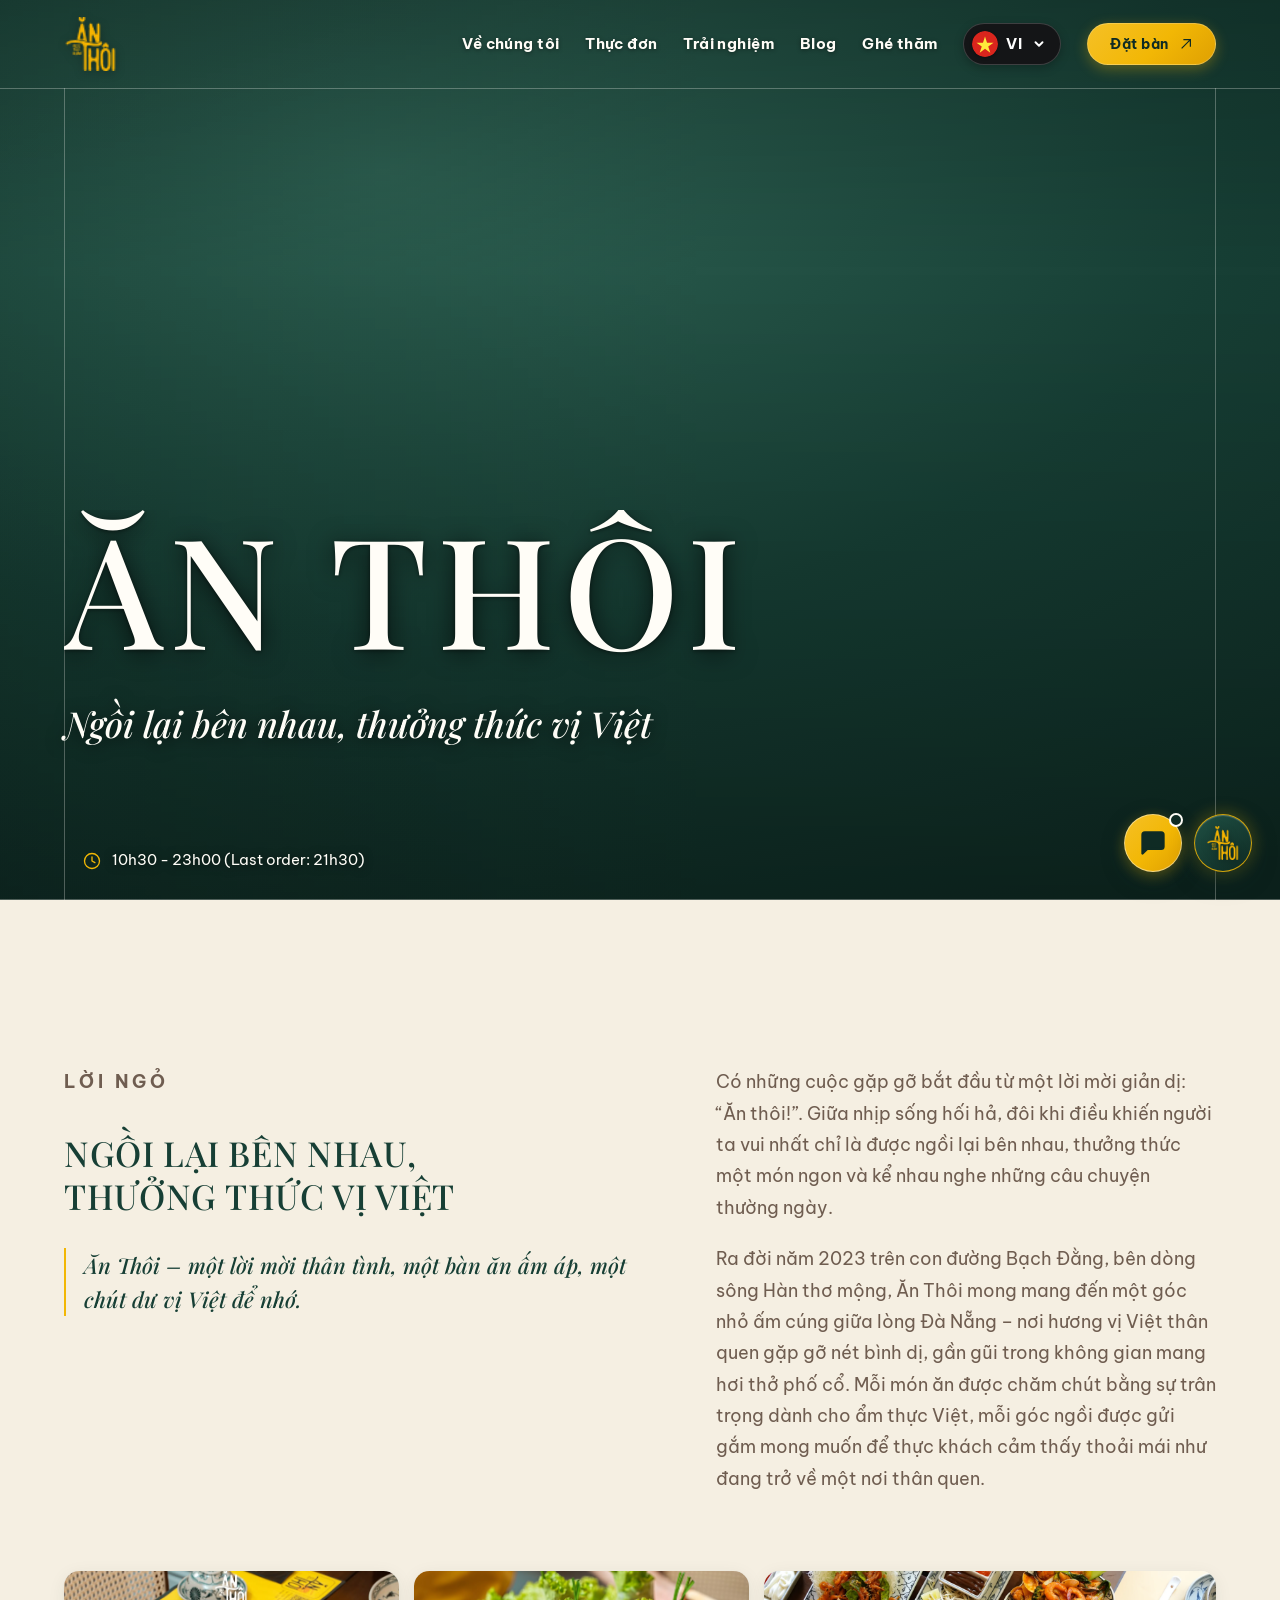
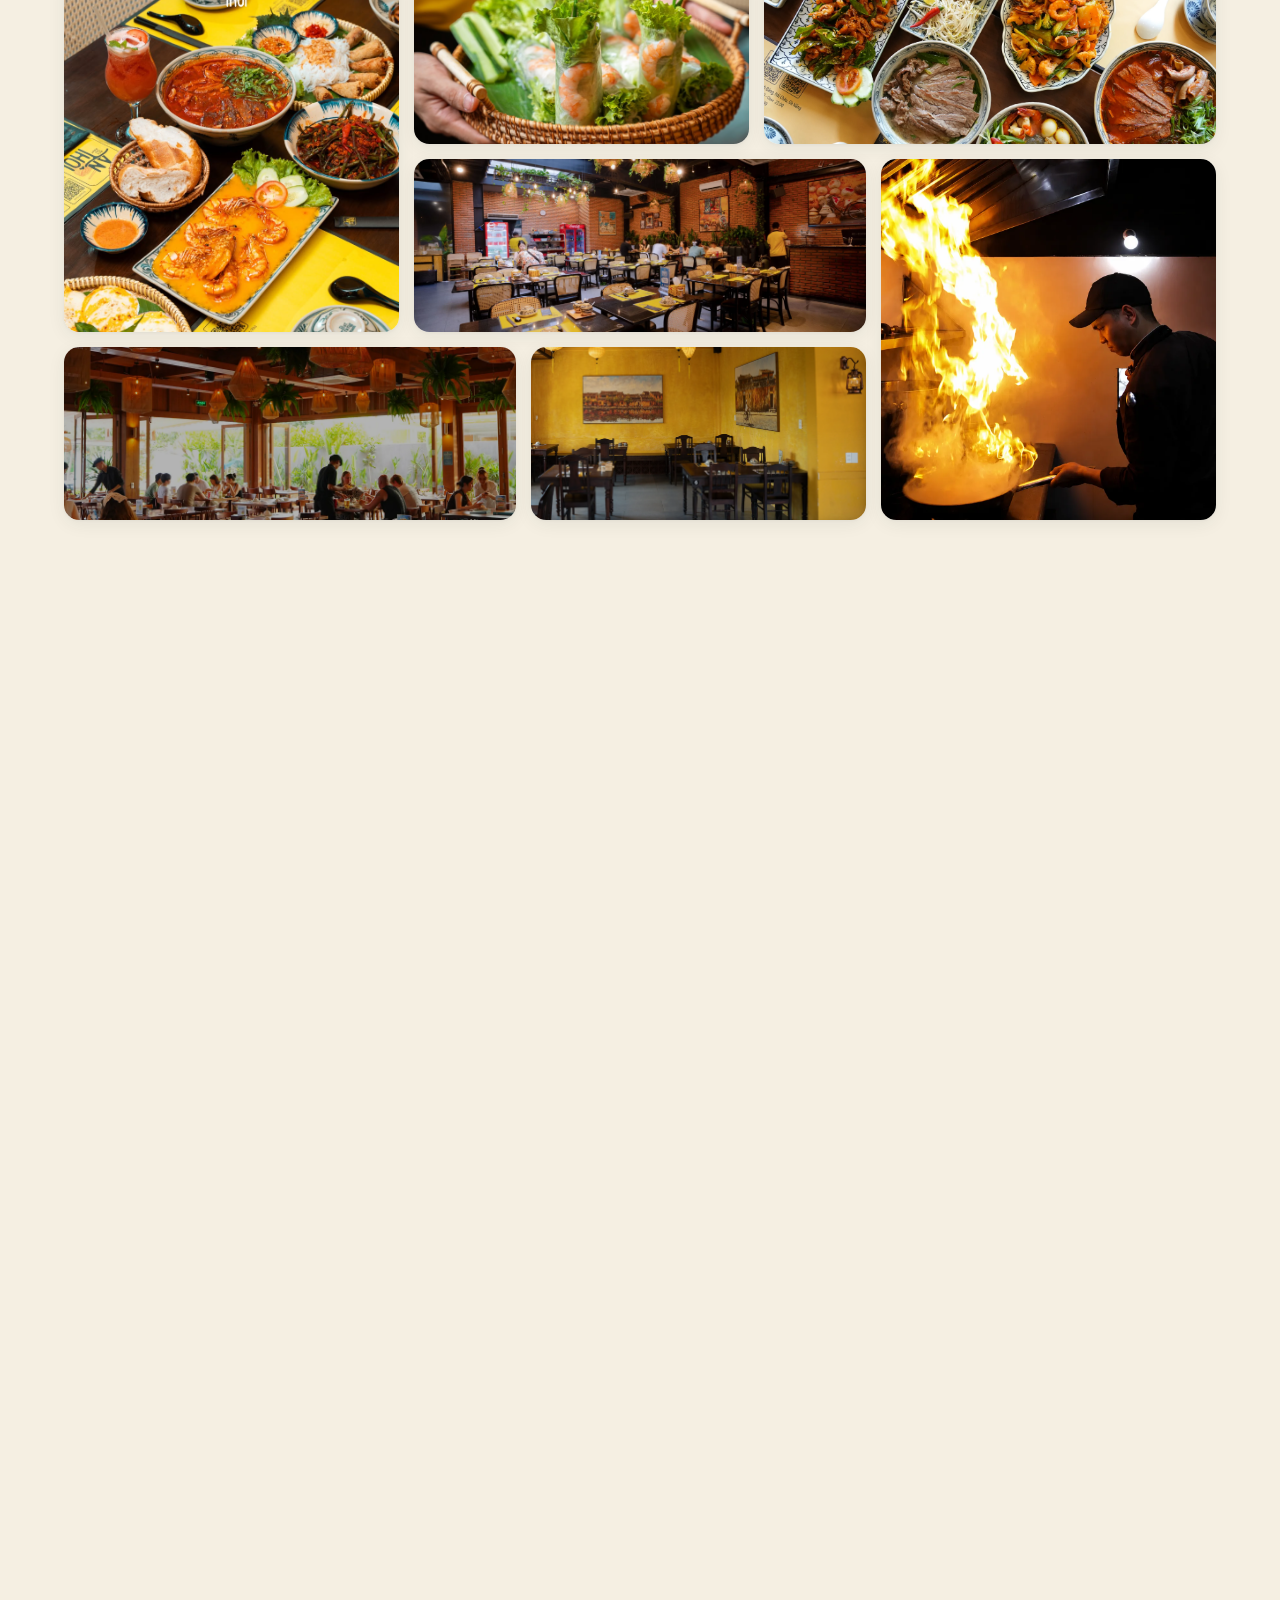
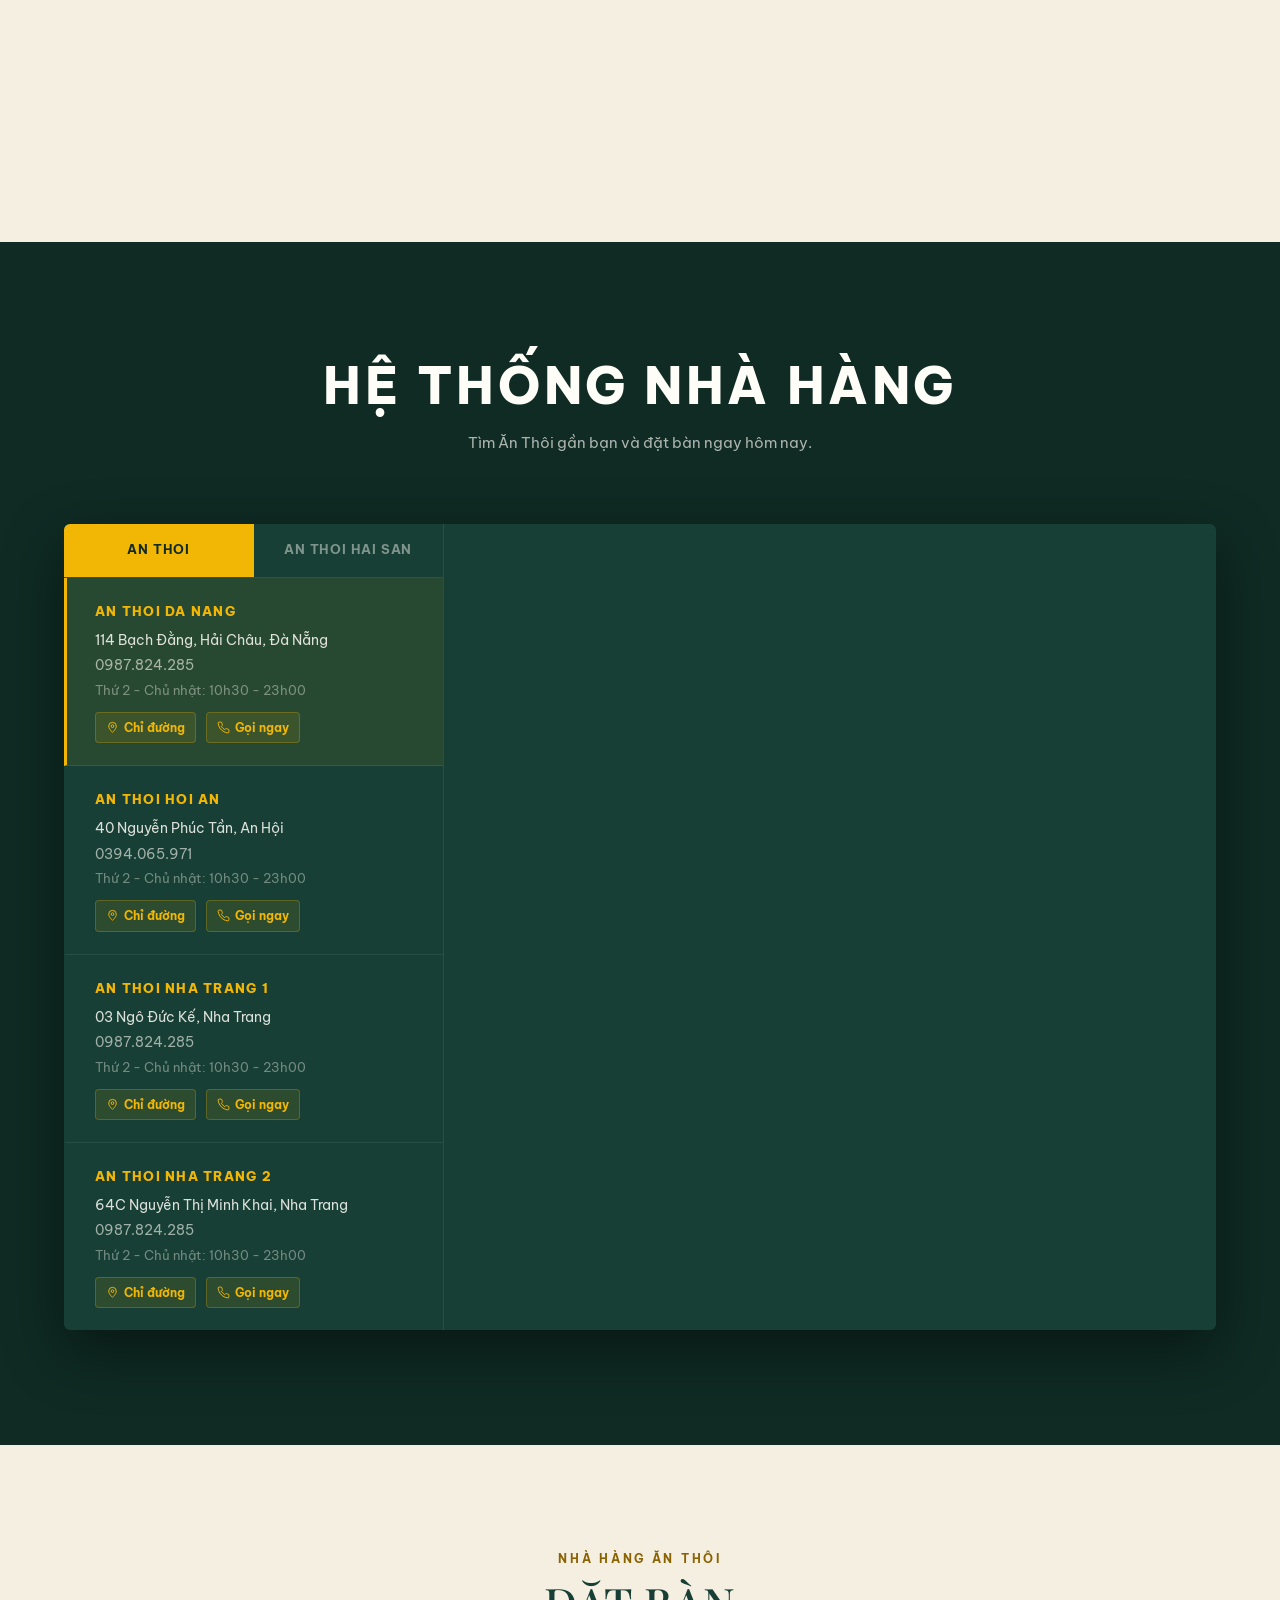
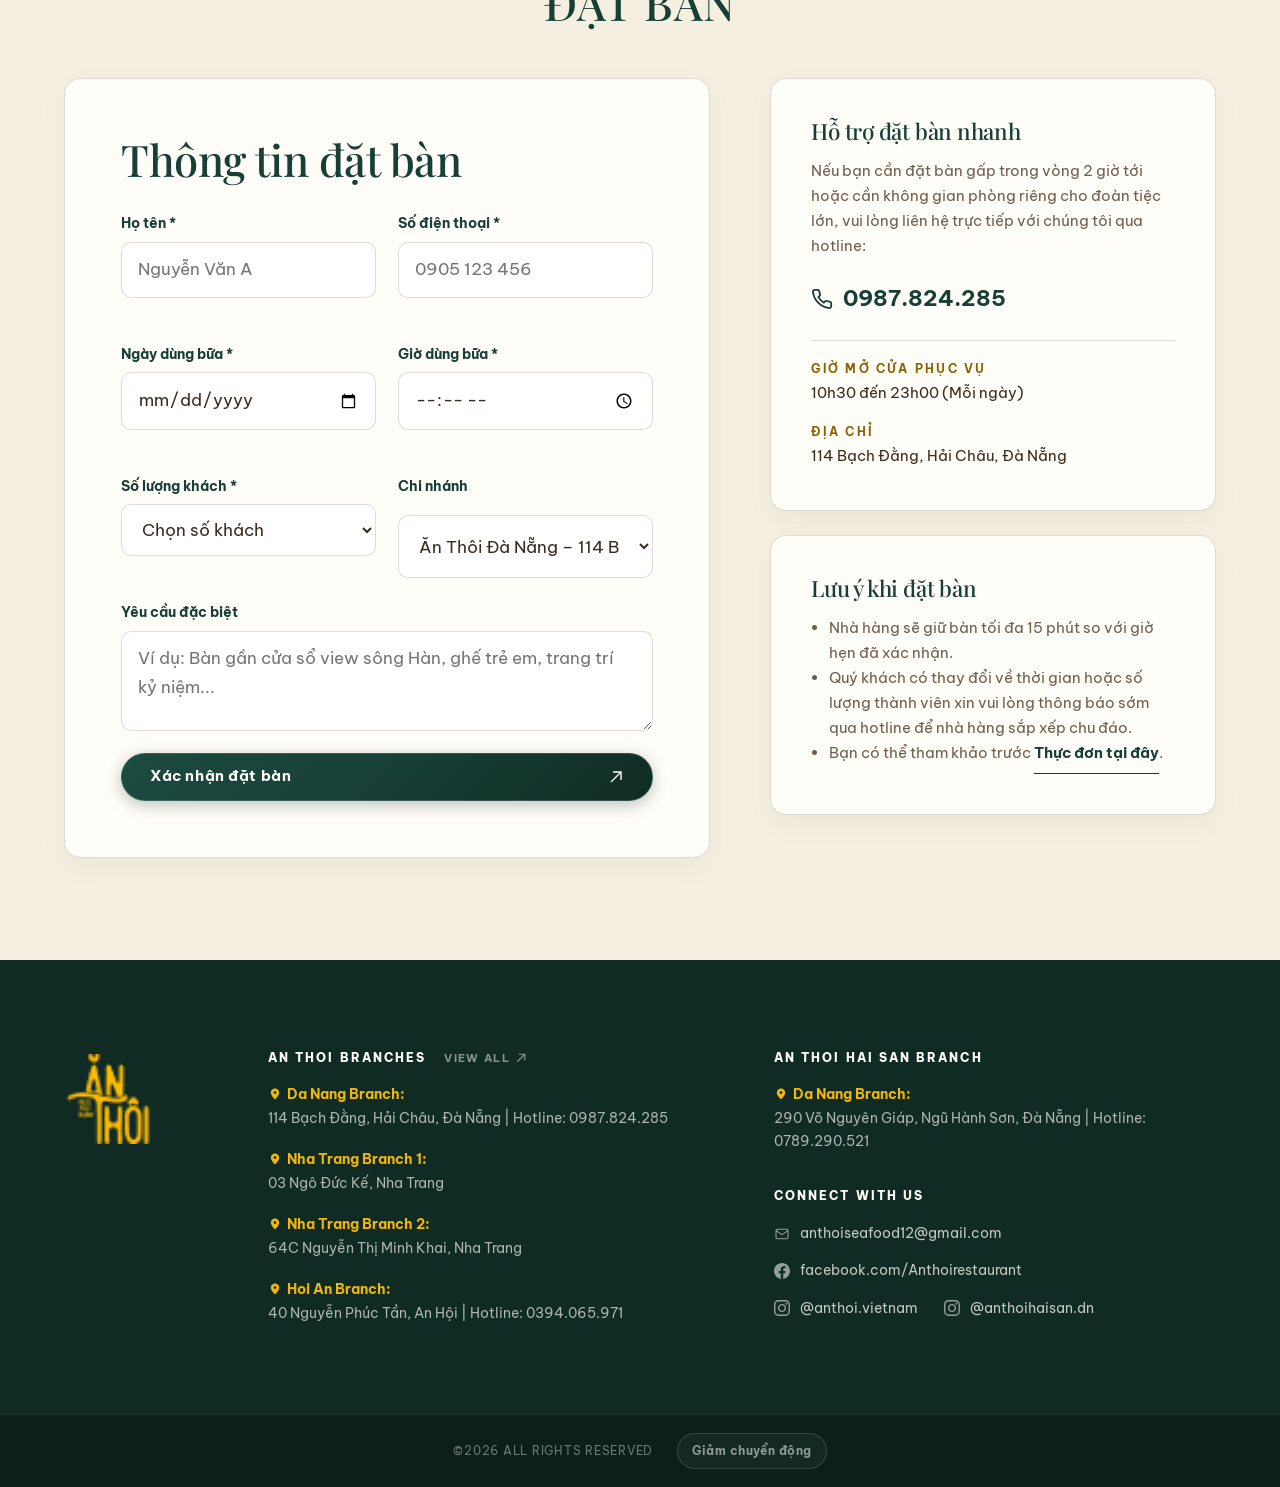
==== commit d5455e7d: "update" ====
--- a/index.html
+++ b/index.html
@@ -10,6 +10,7 @@
 <link rel="preconnect" href="https://fonts.googleapis.com"><link rel="preconnect" href="https://fonts.gstatic.com" crossorigin>
 <link href="https://fonts.googleapis.com/css2?family=Be+Vietnam+Pro:ital,wght@0,300;0,400;0,500;0,600;0,700;0,800;1,400;1,600&family=Playfair+Display:ital,wght@0,400;0,500;0,600;0,700;0,800;0,900;1,400;1,500;1,600;1,700&display=swap" rel="stylesheet">
 <link rel="stylesheet" href="css/style.css">
+<link rel="stylesheet" href="css/chatbot.css">
 </head>
 <body>
 <header class="header"><div class="header__in">
@@ -19,6 +20,7 @@
       <a href="ve-chung-toi.html" data-i18n="nav_about">Về chúng tôi</a>
       <a href="thuc-don.html" data-i18n="nav_menu">Thực đơn</a>
       <a href="trai-nghiem.html" data-i18n="nav_experience">Trải nghiệm</a>
+      <a href="blog.html" data-i18n="nav_blog">Blog</a>
       <a href="lien-he.html" data-i18n="nav_visit">Ghé thăm</a>
     </nav>
     <div class="lang-select" id="langSelect">
@@ -74,6 +76,7 @@
       <a href="ve-chung-toi.html"><span data-i18n="nav_about">Về chúng tôi</span><svg viewBox="0 0 20 20" fill="none" stroke="currentColor" stroke-width="1.4" aria-hidden="true"><path d="M3 10h14M11 4l6 6-6 6"/></svg></a>
       <a href="thuc-don.html"><span data-i18n="nav_menu">Thực đơn</span><svg viewBox="0 0 20 20" fill="none" stroke="currentColor" stroke-width="1.4" aria-hidden="true"><path d="M3 10h14M11 4l6 6-6 6"/></svg></a>
       <a href="trai-nghiem.html"><span data-i18n="nav_experience">Trải nghiệm</span><svg viewBox="0 0 20 20" fill="none" stroke="currentColor" stroke-width="1.4" aria-hidden="true"><path d="M3 10h14M11 4l6 6-6 6"/></svg></a>
+      <a href="blog.html"><span data-i18n="nav_blog">Blog</span><svg viewBox="0 0 20 20" fill="none" stroke="currentColor" stroke-width="1.4" aria-hidden="true"><path d="M3 10h14M11 4l6 6-6 6"/></svg></a>
       <a href="lien-he.html"><span data-i18n="nav_visit">Ghé thăm</span><svg viewBox="0 0 20 20" fill="none" stroke="currentColor" stroke-width="1.4" aria-hidden="true"><path d="M3 10h14M11 4l6 6-6 6"/></svg></a>
     </nav>
     <div class="drawer__foot"><a class="btn btn--wide" href="#dat-ban-form"><span data-i18n="btn_book">Đặt bàn</span><svg viewBox="0 0 16 16" fill="none" stroke="currentColor" stroke-width="1.4" aria-hidden="true"><path d="M3 13 13 3M5 3h8v8"/></svg></a></div>
@@ -509,4 +512,6 @@
 <script src="js/assets-config.js"></script>
 <script src="js/i18n.js"></script>
 <script src="js/script.js"></script>
+<script src="js/chatbot-data.js"></script>
+<script src="js/chatbot.js"></script>
 </body></html>
--- a/css/style.css
+++ b/css/style.css
@@ -1,4 +1,4 @@
-/* ===== 1. TOKENS (theo STEP 5) ===== */
+﻿/* ===== 1. TOKENS (theo STEP 5) ===== */
 :root{
   --green:#173F35; --green-d:#0f2b24;      /* xanh lá đậm: header, footer, tiêu đề, section */
   --gold:#F2B705;  --gold-d:#8a6200;       /* vàng nghệ: logo, CTA, hover (gold-d dùng cho chữ nhỏ trên nền sáng) */
@@ -283,6 +283,7 @@
 /* Banner đầu trang Về chúng tôi, Trải nghiệm, Đặt bàn, Ghé thăm & Thực đơn (Hero Fullscreen) */
 .page-top--about,
 .page-top--experience,
+.page-top--blog,
 .page-top--booking,
 .page-top--visit,
 .page-top--menu{
@@ -310,6 +311,14 @@
   position:absolute;
   inset:0;
   background:url("../image/bg_anthoi6.webp") center center/cover no-repeat;
+  opacity:.82;
+  transform:scale(1.02);
+  z-index:1;
+}
+.page-top--blog .page-top__bg{
+  position:absolute;
+  inset:0;
+  background:url("../image/bg_anthoi2.jpg") center center/cover no-repeat;
   opacity:.82;
   transform:scale(1.02);
   z-index:1;
@@ -342,6 +351,7 @@
 }
 .page-top--about::after,
 .page-top--experience::after,
+.page-top--blog::after,
 .page-top--booking::after,
 .page-top--visit::after,
 .page-top--menu::after{
@@ -356,6 +366,7 @@
 }
 .page-top--about .page-top__wrap,
 .page-top--experience .page-top__wrap,
+.page-top--blog .page-top__wrap,
 .page-top--booking .page-top__wrap,
 .page-top--visit .page-top__wrap,
 .page-top--menu .page-top__wrap{
@@ -369,6 +380,7 @@
 }
 .page-top--about h1,
 .page-top--experience h1,
+.page-top--blog h1,
 .page-top--booking h1,
 .page-top--visit h1,
 .page-top--menu h1{
@@ -382,6 +394,7 @@
 }
 .page-top--about h1 em,
 .page-top--experience h1 em,
+.page-top--blog h1 em,
 .page-top--booking h1 em,
 .page-top--visit h1 em,
 .page-top--menu h1 em{
@@ -390,6 +403,7 @@
 }
 .page-top--about .eyebrow,
 .page-top--experience .eyebrow,
+.page-top--blog .eyebrow,
 .page-top--booking .eyebrow,
 .page-top--visit .eyebrow,
 .page-top--menu .eyebrow{
@@ -402,6 +416,7 @@
 }
 .page-top--about .page-top__divider,
 .page-top--experience .page-top__divider,
+.page-top--blog .page-top__divider,
 .page-top--booking .page-top__divider,
 .page-top--visit .page-top__divider,
 .page-top--menu .page-top__divider{
@@ -2784,19 +2799,24 @@
 /* ===== REVIEW SECTION HEADER & BADGES (Trang Trải Nghiệm) ===== */
 .review-sec__head {
   text-align: center;
-  max-width: 960px;
+  max-width: 920px;
   margin-inline: auto;
   margin-bottom: clamp(28px, 4vw, 48px);
 }
 
+.review-sec__head .eyebrow {
+  margin-bottom: 12px;
+}
+
 .review-sec__title {
   font-family: var(--f-head);
-  font-size: clamp(2.2rem, 4.2vw, 3.8rem);
+  font-size: clamp(2rem, 3.4vw, 3rem);
   font-weight: 500;
   color: var(--green);
-  line-height: 1.15;
+  line-height: 1.25;
   letter-spacing: -0.01em;
   margin-bottom: 26px;
+  text-wrap: balance;
 }
 
 .review-badges {
@@ -2953,7 +2973,8 @@
     padding: 12px 16px;
   }
   .review-sec__title {
-    font-size: clamp(1.8rem, 6vw, 2.2rem);
+    font-size: clamp(1.6rem, 5.5vw, 2.1rem);
+    line-height: 1.3;
     margin-bottom: 20px;
   }
 }
@@ -3225,3 +3246,631 @@
     right: -4px;
   }
 }
+
+
+/* ==========================================================
+   BLOG & ARTICLE JOURNAL STYLES - AN THOI
+   Phong cÃ¡ch táº¡p chÃ­ áº©m thá»±c cao cáº¥p (Tham kháº£o Home Vietnamese Restaurant)
+   ========================================================== */
+
+/* Breadcrumb navigation */
+.breadcrumb {
+  display: flex;
+  align-items: center;
+  flex-wrap: wrap;
+  gap: 10px;
+  font-size: 0.86rem;
+  font-weight: 500;
+  letter-spacing: 0.04em;
+  text-transform: uppercase;
+  color: rgba(255, 253, 247, 0.72);
+  margin-bottom: 20px;
+}
+.breadcrumb a {
+  color: var(--gold);
+  transition: opacity 0.25s, color 0.25s;
+}
+.breadcrumb a:hover {
+  text-decoration: underline;
+  color: #fff;
+}
+.breadcrumb span {
+  color: var(--ivory);
+}
+.breadcrumb svg {
+  width: 12px;
+  height: 12px;
+  opacity: 0.55;
+  flex-shrink: 0;
+}
+
+/* Light breadcrumb for article interior */
+.breadcrumb--light {
+  color: var(--muted);
+  margin-bottom: 24px;
+}
+.breadcrumb--light a {
+  color: var(--green);
+}
+.breadcrumb--light a:hover {
+  color: var(--gold-d);
+}
+.breadcrumb--light span {
+  color: var(--brown);
+  font-weight: 600;
+}
+
+/* Subtitle on hero */
+.page-top__lead {
+  font-size: clamp(1rem, 1.4vw, 1.18rem);
+  line-height: 1.7;
+  color: rgba(255, 253, 247, 0.9);
+  max-width: 740px;
+  margin-top: 20px;
+  text-shadow: 0 2px 10px rgba(0, 0, 0, 0.5);
+}
+
+/* ===== BLOG SECTION ===== */
+.blog-sec {
+  padding-block: clamp(60px, 8vw, 110px);
+}
+.blog-sec__top {
+  display: flex;
+  flex-direction: column;
+  align-items: center;
+  text-align: center;
+  margin-bottom: clamp(36px, 5vw, 60px);
+}
+.blog-sec__title {
+  font-family: var(--f-head);
+  font-size: clamp(2rem, 3.6vw, 3.2rem);
+  color: var(--green);
+  margin-bottom: 14px;
+}
+.blog-sec__desc {
+  max-width: 680px;
+  color: var(--muted);
+  font-size: 1.05rem;
+  line-height: 1.7;
+}
+
+/* Blog Filter Chips */
+.blog-chips {
+  display: flex;
+  flex-wrap: wrap;
+  justify-content: center;
+  gap: 12px;
+  margin-bottom: clamp(40px, 5.5vw, 60px);
+}
+.blog-chip {
+  padding: 10px 24px;
+  border-radius: 999px;
+  border: 1px solid rgba(59, 42, 31, 0.2);
+  background: var(--ivory);
+  color: var(--brown);
+  font: 600 0.88rem var(--f-body);
+  letter-spacing: 0.03em;
+  cursor: pointer;
+  transition: all 0.3s var(--ease);
+}
+.blog-chip:hover {
+  border-color: var(--green);
+  color: var(--green);
+  transform: translateY(-2px);
+}
+.blog-chip[aria-pressed="true"] {
+  background: var(--green);
+  color: var(--ivory);
+  border-color: var(--green);
+  box-shadow: 0 4px 16px rgba(23, 63, 53, 0.28);
+}
+
+/* ===== BLOG FEATURED HERO POST ===== */
+.blog-featured {
+  display: grid;
+  grid-template-columns: 1.25fr 1fr;
+  background: var(--ivory);
+  border: 1px solid var(--line);
+  box-shadow: 0 10px 30px rgba(23, 63, 53, 0.06);
+  border-radius: 8px;
+  overflow: hidden;
+  margin-bottom: clamp(48px, 7vw, 84px);
+  transition: transform 0.45s var(--ease), box-shadow 0.45s var(--ease), border-color 0.3s;
+}
+.blog-featured:hover {
+  transform: translateY(-5px);
+  box-shadow: 0 20px 48px rgba(23, 63, 53, 0.14);
+  border-color: rgba(242, 183, 5, 0.45);
+}
+.blog-featured__media {
+  position: relative;
+  min-height: 420px;
+  overflow: hidden;
+  background: radial-gradient(120% 90% at 30% 20%, #2f6354, var(--green) 55%, var(--green-d));
+}
+.blog-featured__media img {
+  width: 100%;
+  height: 100%;
+  object-fit: cover;
+  transition: transform 0.75s var(--ease);
+}
+.blog-featured:hover .blog-featured__media img {
+  transform: scale(1.05);
+}
+.blog-featured__badge {
+  position: absolute;
+  top: 22px;
+  left: 22px;
+  z-index: 2;
+  background: var(--gold);
+  color: var(--green-d);
+  font: 700 0.75rem var(--f-body);
+  letter-spacing: 0.12em;
+  text-transform: uppercase;
+  padding: 6px 14px;
+  border-radius: 999px;
+  box-shadow: 0 4px 14px rgba(0, 0, 0, 0.25);
+}
+.blog-featured__body {
+  padding: clamp(32px, 4.5vw, 60px);
+  display: flex;
+  flex-direction: column;
+  justify-content: center;
+}
+.blog-meta {
+  display: flex;
+  align-items: center;
+  flex-wrap: wrap;
+  gap: 12px;
+  font-size: 0.8rem;
+  font-weight: 700;
+  letter-spacing: 0.1em;
+  text-transform: uppercase;
+  color: var(--gold-d);
+  margin-bottom: 14px;
+}
+.blog-meta__dot {
+  opacity: 0.45;
+}
+.blog-featured__title {
+  font-family: var(--f-head);
+  font-size: clamp(1.6rem, 2.5vw, 2.3rem);
+  line-height: 1.25;
+  color: var(--green);
+  margin-bottom: 18px;
+  transition: color 0.3s;
+}
+.blog-featured:hover .blog-featured__title {
+  color: var(--gold-d);
+}
+.blog-featured__excerpt {
+  color: var(--muted);
+  font-size: 1.02rem;
+  line-height: 1.75;
+  margin-bottom: 28px;
+}
+.blog-readmore {
+  display: inline-flex;
+  align-items: center;
+  gap: 14px;
+  font: 700 0.88rem var(--f-body);
+  letter-spacing: 0.12em;
+  text-transform: uppercase;
+  color: var(--green);
+  transition: gap 0.3s var(--ease), color 0.3s;
+}
+.blog-readmore svg {
+  width: 18px;
+  height: 18px;
+  transition: transform 0.3s var(--ease);
+}
+.blog-featured:hover .blog-readmore,
+.blog-card:hover .blog-readmore {
+  color: var(--gold-d);
+  gap: 20px;
+}
+.blog-featured:hover .blog-readmore svg,
+.blog-card:hover .blog-readmore svg {
+  transform: translateX(4px);
+}
+
+/* ===== BLOG GRID ===== */
+.blog-grid {
+  display: grid;
+  grid-template-columns: repeat(3, 1fr);
+  gap: clamp(24px, 2.5vw, 36px);
+}
+.blog-card {
+  display: flex;
+  flex-direction: column;
+  background: var(--ivory);
+  border: 1px solid var(--line);
+  border-radius: 8px;
+  overflow: hidden;
+  box-shadow: 0 6px 20px rgba(23, 63, 53, 0.04);
+  transition: transform 0.45s var(--ease), box-shadow 0.45s var(--ease), border-color 0.3s;
+}
+.blog-card:hover {
+  transform: translateY(-6px);
+  box-shadow: 0 18px 40px rgba(23, 63, 53, 0.12);
+  border-color: rgba(242, 183, 5, 0.4);
+}
+.blog-card__media {
+  position: relative;
+  aspect-ratio: 16/10;
+  overflow: hidden;
+  background: var(--green-d);
+}
+.blog-card__media img {
+  width: 100%;
+  height: 100%;
+  object-fit: cover;
+  transition: transform 0.65s var(--ease);
+}
+.blog-card:hover .blog-card__media img {
+  transform: scale(1.06);
+}
+.blog-card__body {
+  padding: clamp(22px, 2.4vw, 30px);
+  display: flex;
+  flex-direction: column;
+  flex-grow: 1;
+}
+.blog-card__title {
+  font-family: var(--f-head);
+  font-size: clamp(1.2rem, 1.6vw, 1.45rem);
+  line-height: 1.35;
+  color: var(--green);
+  margin-bottom: 14px;
+  transition: color 0.3s;
+}
+.blog-card:hover .blog-card__title {
+  color: var(--gold-d);
+}
+.blog-card__excerpt {
+  color: var(--muted);
+  font-size: 0.95rem;
+  line-height: 1.7;
+  margin-bottom: 24px;
+  flex-grow: 1;
+}
+.blog-card__foot {
+  margin-top: auto;
+  padding-top: 18px;
+  border-top: 1px solid var(--line);
+}
+
+/* Responsive Blog Listing */
+@media (max-width: 1024px) {
+  .blog-featured {
+    grid-template-columns: 1fr;
+  }
+  .blog-featured__media {
+    min-height: 320px;
+    aspect-ratio: 16/9;
+  }
+  .blog-grid {
+    grid-template-columns: repeat(2, 1fr);
+  }
+}
+@media (max-width: 640px) {
+  .blog-grid {
+    grid-template-columns: 1fr;
+  }
+}
+
+/* ===== ARTICLE DETAIL PAGE ===== */
+.article-header {
+  padding-top: clamp(120px, 15vw, 160px);
+  padding-bottom: clamp(30px, 4vw, 50px);
+  text-align: center;
+  max-width: 960px;
+  margin-inline: auto;
+}
+.article-header .eyebrow {
+  margin-bottom: 16px;
+}
+.article-header__title {
+  font-family: var(--f-head);
+  font-size: clamp(2rem, 4.2vw, 3.4rem);
+  line-height: 1.22;
+  color: var(--green);
+  margin-bottom: 22px;
+}
+.article-header__meta {
+  display: flex;
+  align-items: center;
+  justify-content: center;
+  flex-wrap: wrap;
+  gap: 16px;
+  font-size: 0.88rem;
+  color: var(--muted);
+  letter-spacing: 0.04em;
+}
+.article-cover {
+  max-width: 1140px;
+  margin-inline: auto;
+  margin-bottom: clamp(36px, 5vw, 64px);
+  border-radius: 8px;
+  overflow: hidden;
+  box-shadow: 0 16px 40px rgba(0, 0, 0, 0.1);
+}
+.article-cover img {
+  width: 100%;
+  aspect-ratio: 16/8;
+  object-fit: cover;
+  display: block;
+}
+.article-cover figcaption {
+  padding: 12px 18px;
+  font-size: 0.88rem;
+  font-style: italic;
+  color: var(--muted);
+  background: var(--ivory);
+  border-top: 1px solid var(--line);
+  text-align: center;
+}
+
+/* Article Body */
+.article-body {
+  max-width: 840px;
+  margin-inline: auto;
+  font-size: 1.125rem;
+  line-height: 1.85;
+  color: #382c24;
+}
+.article-lead {
+  font-size: 1.25rem;
+  line-height: 1.8;
+  color: var(--green);
+  font-weight: 500;
+  margin-bottom: 34px;
+  padding-left: 20px;
+  border-left: 3px solid var(--gold);
+}
+.article-body h2 {
+  font-family: var(--f-head);
+  font-size: clamp(1.5rem, 2.5vw, 2.1rem);
+  color: var(--green);
+  margin-top: clamp(40px, 6vw, 60px);
+  margin-bottom: 18px;
+  line-height: 1.25;
+}
+.article-body p {
+  margin-bottom: 22px;
+}
+
+/* Article Figures */
+.article-figure {
+  margin: clamp(32px, 5vw, 50px) 0;
+  border-radius: 8px;
+  overflow: hidden;
+  box-shadow: 0 12px 32px rgba(0, 0, 0, 0.08);
+}
+.article-figure img {
+  width: 100%;
+  display: block;
+  object-fit: cover;
+}
+.article-figure figcaption {
+  padding: 12px 18px;
+  font-size: 0.86rem;
+  font-style: italic;
+  color: var(--muted);
+  background: var(--ivory);
+  border-top: 1px solid var(--line);
+  text-align: center;
+}
+
+/* 2-col Gallery in Article */
+.article-gallery {
+  display: grid;
+  grid-template-columns: 1fr 1fr;
+  gap: 20px;
+  margin: clamp(32px, 5vw, 50px) 0;
+}
+.article-gallery figure {
+  margin: 0;
+  border-radius: 8px;
+  overflow: hidden;
+  box-shadow: 0 10px 28px rgba(0, 0, 0, 0.08);
+}
+.article-gallery img {
+  width: 100%;
+  height: 380px;
+  object-fit: cover;
+  display: block;
+}
+.article-gallery figcaption {
+  padding: 10px 14px;
+  font-size: 0.82rem;
+  font-style: italic;
+  color: var(--muted);
+  background: var(--ivory);
+  border-top: 1px solid var(--line);
+  text-align: center;
+}
+@media (max-width: 640px) {
+  .article-gallery {
+    grid-template-columns: 1fr;
+  }
+  .article-gallery img {
+    height: 280px;
+  }
+}
+
+/* Food Highlight Cards */
+.food-grid {
+  display: grid;
+  grid-template-columns: 1fr 1fr;
+  gap: 20px;
+  margin: 32px 0 40px;
+}
+.food-item {
+  background: var(--ivory);
+  border: 1px solid var(--line);
+  border-radius: 8px;
+  padding: 24px;
+  box-shadow: 0 4px 16px rgba(0, 0, 0, 0.03);
+  transition: transform 0.3s var(--ease), border-color 0.3s;
+}
+.food-item:hover {
+  transform: translateY(-3px);
+  border-color: var(--gold);
+}
+.food-item__head {
+  display: flex;
+  align-items: center;
+  gap: 12px;
+  margin-bottom: 12px;
+}
+.food-item__icon {
+  width: 32px;
+  height: 32px;
+  border-radius: 50%;
+  background: rgba(242, 183, 5, 0.18);
+  color: var(--gold-d);
+  display: grid;
+  place-items: center;
+  font-weight: 700;
+  font-size: 0.85rem;
+  flex-shrink: 0;
+}
+.food-item h3 {
+  font-family: var(--f-head);
+  font-size: 1.25rem;
+  color: var(--green);
+}
+.food-item p {
+  font-size: 0.98rem;
+  line-height: 1.65;
+  color: var(--muted);
+  margin-bottom: 0;
+}
+@media (max-width: 640px) {
+  .food-grid {
+    grid-template-columns: 1fr;
+  }
+}
+
+/* Quote Box */
+.article-quote {
+  position: relative;
+  margin: 36px 0;
+  padding: 28px 32px;
+  background: rgba(242, 183, 5, 0.08);
+  border-left: 4px solid var(--gold);
+  border-radius: 0 8px 8px 0;
+  font-family: var(--f-head);
+  font-style: italic;
+  font-size: 1.2rem;
+  line-height: 1.7;
+  color: var(--green-d);
+}
+
+/* Restaurant Branch Invitation Card */
+.article-branch-card {
+  margin-top: 48px;
+  padding: clamp(28px, 4vw, 44px);
+  background: var(--green);
+  color: var(--ivory);
+  border-radius: 8px;
+  box-shadow: 0 16px 40px rgba(15, 43, 36, 0.25);
+  display: flex;
+  flex-direction: column;
+  gap: 20px;
+}
+.article-branch-card h3 {
+  color: var(--gold);
+  font-size: 1.6rem;
+}
+.article-branch-card p {
+  color: rgba(255, 253, 247, 0.9);
+  margin-bottom: 0;
+  font-size: 1.02rem;
+}
+.article-branch-card__info {
+  display: flex;
+  flex-wrap: wrap;
+  gap: 24px;
+  padding: 16px 0;
+  border-top: 1px solid rgba(255, 253, 247, 0.2);
+  border-bottom: 1px solid rgba(255, 253, 247, 0.2);
+}
+.article-branch-card__item {
+  display: flex;
+  align-items: center;
+  gap: 10px;
+  font-size: 0.95rem;
+}
+.article-branch-card__item svg {
+  width: 18px;
+  height: 18px;
+  color: var(--gold);
+  flex-shrink: 0;
+}
+.article-branch-card__actions {
+  display: flex;
+  flex-wrap: wrap;
+  gap: 16px;
+  margin-top: 8px;
+}
+
+/* Content In Progress Notice Box (for Blog 1 and 3) */
+.article-updating {
+  margin: 40px 0;
+  padding: clamp(32px, 5vw, 54px);
+  background: var(--ivory);
+  border: 2px dashed rgba(242, 183, 5, 0.6);
+  border-radius: 8px;
+  text-align: center;
+}
+.article-updating__icon {
+  width: 64px;
+  height: 64px;
+  margin: 0 auto 20px;
+  border-radius: 50%;
+  background: rgba(242, 183, 5, 0.15);
+  color: var(--gold-d);
+  display: grid;
+  place-items: center;
+}
+.article-updating__icon svg {
+  width: 32px;
+  height: 32px;
+}
+.article-updating h3 {
+  font-family: var(--f-head);
+  font-size: 1.6rem;
+  color: var(--green);
+  margin-bottom: 12px;
+}
+.article-updating p {
+  color: var(--muted);
+  max-width: 600px;
+  margin: 0 auto 28px;
+  line-height: 1.7;
+}
+.article-updating__actions {
+  display: flex;
+  justify-content: center;
+  flex-wrap: wrap;
+  gap: 16px;
+}
+
+/* Related articles section */
+.related-sec {
+  margin-top: clamp(60px, 9vw, 100px);
+  padding-top: clamp(40px, 6vw, 70px);
+  border-top: 1px solid var(--line);
+}
+.related-sec__head {
+  text-align: center;
+  margin-bottom: clamp(30px, 4vw, 50px);
+}
+.related-sec__title {
+  font-family: var(--f-head);
+  font-size: clamp(1.8rem, 3vw, 2.4rem);
+  color: var(--green);
+  margin-bottom: 8px;
+}
--- a/css/chatbot.css
+++ b/css/chatbot.css
@@ -0,0 +1,659 @@
+/* =========================================================
+   CHATBOT FAQ WIDGET - NHÀ HÀNG ĂN THÔI
+   Nhận diện: STEP 5
+   Colors: --green (#173F35), --gold (#F2B705), --cream (#F5EFE2),
+           --brown (#3B2A1F), --ivory (#FFFDF7)
+   Fonts:  --f-head (Playfair Display), --f-body (Be Vietnam Pro / Lato)
+   Prefix: cb-
+   ========================================================= */
+
+/* --- 1. NÚT NỔI FAB (FLOATING ACTION BUTTON) --- */
+.cb-toggle {
+  position: fixed;
+  right: 98px;
+  bottom: 28px;
+  z-index: 74;
+  width: 58px;
+  height: 58px;
+  border-radius: 50%;
+  background: linear-gradient(135deg, #f5c026 0%, var(--gold) 55%, #dfa002 100%);
+  color: var(--green-d);
+  border: 1.5px solid rgba(255, 255, 255, 0.45);
+  box-shadow: 0 8px 24px rgba(15, 43, 36, 0.25), 0 4px 14px rgba(242, 183, 5, 0.35);
+  cursor: pointer;
+  display: flex;
+  align-items: center;
+  justify-content: center;
+  padding: 0;
+  transition: transform 0.3s var(--ease), box-shadow 0.3s var(--ease), background 0.3s var(--ease);
+  outline: none;
+}
+
+.cb-toggle:hover {
+  transform: translateY(-3px) scale(1.06);
+  box-shadow: 0 14px 28px rgba(15, 43, 36, 0.32), 0 0 20px rgba(242, 183, 5, 0.45);
+}
+
+.cb-toggle:active {
+  transform: scale(0.96);
+}
+
+.cb-toggle:focus-visible {
+  outline: 2px solid var(--gold);
+  outline-offset: 3px;
+}
+
+.cb-toggle__icon {
+  width: 28px;
+  height: 28px;
+  display: flex;
+  align-items: center;
+  justify-content: center;
+  transition: transform 0.3s var(--ease);
+}
+
+.cb-toggle__icon svg {
+  width: 100%;
+  height: 100%;
+  fill: currentColor;
+}
+
+.cb-toggle:hover .cb-toggle__icon {
+  transform: scale(1.08);
+}
+
+/* Badge thông báo nhỏ trên nút */
+.cb-toggle__badge {
+  position: absolute;
+  top: -2px;
+  right: -2px;
+  width: 14px;
+  height: 14px;
+  background: var(--green-d);
+  border: 2px solid var(--ivory);
+  border-radius: 50%;
+}
+
+/* Nâng vị trí khi có nút Mâm cơm (trang thực đơn) */
+body:has(.tray-float) .cb-toggle,
+.has-tray-float .cb-toggle {
+  bottom: 96px;
+}
+
+/* --- 2. LỚP PHỦ NỀN TRÊN MOBILE --- */
+.cb-overlay {
+  position: fixed;
+  inset: 0;
+  background: rgba(15, 43, 36, 0.45);
+  backdrop-filter: blur(4px);
+  -webkit-backdrop-filter: blur(4px);
+  z-index: 80;
+  opacity: 0;
+  visibility: hidden;
+  pointer-events: none;
+  transition: opacity 0.3s var(--ease), visibility 0.3s;
+}
+
+.cb-overlay.is-visible {
+  opacity: 1;
+  visibility: visible;
+  pointer-events: auto;
+}
+
+/* --- 3. CỬA SỔ CHATBOT (WINDOW) --- */
+.cb-window {
+  position: fixed;
+  right: 28px;
+  bottom: 98px;
+  width: 380px;
+  height: 560px;
+  max-height: calc(100vh - 120px);
+  background: var(--cream);
+  border-radius: 20px;
+  box-shadow: 0 16px 48px rgba(15, 43, 36, 0.32), 0 0 0 1px rgba(242, 183, 5, 0.22);
+  display: flex;
+  flex-direction: column;
+  overflow: hidden;
+  z-index: 85;
+  opacity: 0;
+  visibility: hidden;
+  transform: translateY(20px) scale(0.96);
+  pointer-events: none;
+  transition: opacity 0.32s var(--ease), transform 0.32s var(--ease), visibility 0.32s;
+}
+
+.cb-window.is-open {
+  opacity: 1;
+  visibility: visible;
+  transform: translateY(0) scale(1);
+  pointer-events: auto;
+}
+
+/* --- 4. HEADER CHATBOT --- */
+.cb-header {
+  background: linear-gradient(135deg, var(--green) 0%, var(--green-d) 100%);
+  color: var(--ivory);
+  padding: 14px 18px;
+  display: flex;
+  align-items: center;
+  justify-content: space-between;
+  border-bottom: 1px solid rgba(242, 183, 5, 0.25);
+  flex-shrink: 0;
+}
+
+.cb-header__brand {
+  display: flex;
+  align-items: center;
+  gap: 12px;
+}
+
+.cb-header__avatar {
+  width: 40px;
+  height: 40px;
+  border-radius: 50%;
+  background: var(--ivory);
+  padding: 4px;
+  box-shadow: 0 2px 8px rgba(0, 0, 0, 0.2);
+  display: flex;
+  align-items: center;
+  justify-content: center;
+  flex-shrink: 0;
+}
+
+.cb-header__avatar img {
+  width: 100%;
+  height: 100%;
+  object-fit: contain;
+}
+
+.cb-header__info {
+  display: flex;
+  flex-direction: column;
+}
+
+.cb-header__title {
+  font-family: var(--f-head);
+  font-size: 1.12rem;
+  font-weight: 600;
+  color: var(--gold);
+  line-height: 1.2;
+}
+
+.cb-header__sub {
+  font-family: var(--f-body);
+  font-size: 0.76rem;
+  color: rgba(255, 253, 247, 0.82);
+  line-height: 1.3;
+  margin-top: 2px;
+}
+
+.cb-header__close {
+  width: 44px;
+  height: 44px;
+  background: transparent;
+  border: none;
+  color: var(--ivory);
+  cursor: pointer;
+  display: flex;
+  align-items: center;
+  justify-content: center;
+  border-radius: 50%;
+  transition: background 0.25s, color 0.25s, transform 0.25s;
+  padding: 0;
+}
+
+.cb-header__close:hover {
+  background: rgba(255, 253, 247, 0.12);
+  color: var(--gold);
+  transform: rotate(90deg);
+}
+
+.cb-header__close:focus-visible {
+  outline: 2px solid var(--gold);
+  outline-offset: 2px;
+}
+
+.cb-header__close svg {
+  width: 22px;
+  height: 22px;
+}
+
+/* --- 5. BODY VÙNG TIN NHẮN --- */
+.cb-body {
+  flex: 1;
+  overflow-y: auto;
+  padding: 16px;
+  display: flex;
+  flex-direction: column;
+  gap: 14px;
+  background: var(--cream);
+  scroll-behavior: smooth;
+}
+
+.cb-body::-webkit-scrollbar {
+  width: 6px;
+}
+.cb-body::-webkit-scrollbar-track {
+  background: transparent;
+}
+.cb-body::-webkit-scrollbar-thumb {
+  background: rgba(59, 42, 31, 0.2);
+  border-radius: 999px;
+}
+.cb-body::-webkit-scrollbar-thumb:hover {
+  background: rgba(59, 42, 31, 0.35);
+}
+
+/* --- 6. BONG BÓNG TIN NHẮN (MESSAGES) --- */
+.cb-msg-row {
+  display: flex;
+  align-items: flex-start;
+  gap: 8px;
+  opacity: 0;
+  transform: translateY(8px);
+  animation: cbFadeIn 0.35s var(--ease) forwards;
+}
+
+@keyframes cbFadeIn {
+  to {
+    opacity: 1;
+    transform: translateY(0);
+  }
+}
+
+.cb-msg-row--bot {
+  justify-content: flex-start;
+}
+
+.cb-msg-row--user {
+  justify-content: flex-end;
+}
+
+.cb-msg-avatar {
+  width: 28px;
+  height: 28px;
+  border-radius: 50%;
+  background: var(--ivory);
+  border: 1px solid rgba(59, 42, 31, 0.12);
+  padding: 3px;
+  flex-shrink: 0;
+  margin-top: 4px;
+  box-shadow: 0 2px 6px rgba(0, 0, 0, 0.08);
+}
+
+.cb-msg-avatar img {
+  width: 100%;
+  height: 100%;
+  object-fit: contain;
+}
+
+.cb-msg-content {
+  max-width: 82%;
+  display: flex;
+  flex-direction: column;
+  gap: 8px;
+}
+
+.cb-bubble {
+  padding: 12px 16px;
+  font-family: var(--f-body);
+  font-size: 0.92rem;
+  line-height: 1.55;
+  word-break: break-word;
+}
+
+.cb-bubble strong {
+  color: var(--green);
+  font-weight: 700;
+}
+
+.cb-msg-row--user .cb-bubble strong {
+  color: var(--gold);
+}
+
+.cb-link-highlight {
+  color: var(--green);
+  text-decoration: underline;
+  text-decoration-thickness: 1.5px;
+  text-underline-offset: 3px;
+  font-weight: 700;
+  transition: color 0.2s;
+}
+
+.cb-link-highlight:hover {
+  color: var(--gold-d);
+}
+
+.cb-msg-row--bot .cb-bubble {
+  background: var(--ivory);
+  color: var(--brown);
+  border-radius: 16px 16px 16px 4px;
+  border: 1px solid var(--line);
+  box-shadow: 0 2px 10px rgba(59, 42, 31, 0.06);
+}
+
+.cb-msg-row--user .cb-bubble {
+  background: linear-gradient(135deg, #1c4b40 0%, var(--green) 50%, var(--green-d) 100%);
+  color: var(--ivory);
+  border-radius: 16px 16px 4px 16px;
+  box-shadow: 0 4px 12px rgba(15, 43, 36, 0.2);
+}
+
+/* --- 7. HIỆU ỨNG ĐANG TRẢ LỜI (TYPING INDICATOR) --- */
+.cb-typing {
+  display: inline-flex;
+  align-items: center;
+  gap: 5px;
+  padding: 12px 16px;
+  background: var(--ivory);
+  border-radius: 16px 16px 16px 4px;
+  border: 1px solid var(--line);
+  box-shadow: 0 2px 10px rgba(59, 42, 31, 0.06);
+  width: fit-content;
+}
+
+.cb-typing__dot {
+  width: 7px;
+  height: 7px;
+  border-radius: 50%;
+  background: var(--gold-d);
+  animation: cbBounce 1.2s infinite ease-in-out;
+}
+
+.cb-typing__dot:nth-child(2) {
+  animation-delay: 0.2s;
+}
+
+.cb-typing__dot:nth-child(3) {
+  animation-delay: 0.4s;
+}
+
+@keyframes cbBounce {
+  0%, 80%, 100% {
+    transform: translateY(0);
+    opacity: 0.4;
+  }
+  40% {
+    transform: translateY(-6px);
+    opacity: 1;
+  }
+}
+
+/* --- 8. QUICK REPLIES (NÚT GỢI Ý NHANH) --- */
+.cb-chips {
+  display: flex;
+  flex-wrap: wrap;
+  gap: 6px;
+  margin-top: 4px;
+}
+
+.cb-chip {
+  background: var(--ivory);
+  color: var(--green);
+  border: 1px solid rgba(242, 183, 5, 0.55);
+  border-radius: 999px;
+  padding: 7px 13px;
+  font-family: var(--f-body);
+  font-size: 0.8125rem;
+  font-weight: 600;
+  cursor: pointer;
+  box-shadow: 0 2px 6px rgba(59, 42, 31, 0.05);
+  transition: all 0.22s var(--ease);
+  line-height: 1.3;
+  text-align: left;
+}
+
+.cb-chip:hover {
+  background: var(--gold);
+  color: var(--green-d);
+  border-color: var(--gold);
+  transform: translateY(-1px);
+  box-shadow: 0 4px 10px rgba(242, 183, 5, 0.35);
+}
+
+.cb-chip:active {
+  transform: scale(0.97);
+}
+
+.cb-chip:focus-visible {
+  outline: 2px solid var(--gold);
+  outline-offset: 2px;
+}
+
+/* --- 9. ACTION BUTTONS (NÚT HÀNH ĐỘNG KÈM CÂU TRẢ LỜI) --- */
+.cb-actions {
+  display: flex;
+  flex-direction: column;
+  gap: 6px;
+  margin-top: 4px;
+}
+
+.cb-action-btn {
+  display: inline-flex;
+  align-items: center;
+  justify-content: space-between;
+  gap: 10px;
+  min-height: 40px;
+  padding: 8px 14px;
+  background: linear-gradient(135deg, #f5c026 0%, var(--gold) 55%, #dfa002 100%);
+  color: var(--green-d);
+  border: 1px solid rgba(255, 255, 255, 0.3);
+  border-radius: 999px;
+  font-family: var(--f-body);
+  font-size: 0.82rem;
+  font-weight: 700;
+  text-decoration: none;
+  cursor: pointer;
+  box-shadow: 0 2px 8px rgba(242, 183, 5, 0.28);
+  transition: transform 0.22s var(--ease), box-shadow 0.22s var(--ease);
+  width: fit-content;
+}
+
+.cb-action-btn svg {
+  width: 14px;
+  height: 14px;
+  flex-shrink: 0;
+  transition: transform 0.25s var(--ease);
+}
+
+.cb-action-btn:hover {
+  transform: translateY(-2px);
+  box-shadow: 0 6px 16px rgba(242, 183, 5, 0.42);
+}
+
+.cb-action-btn:hover svg {
+  transform: translate(2px, -2px);
+}
+
+.cb-action-btn:focus-visible {
+  outline: 2px solid var(--green);
+  outline-offset: 2px;
+}
+
+/* --- 10. FOOTER / FORM NHẬP LIỆU --- */
+.cb-footer {
+  background: var(--ivory);
+  border-top: 1px solid var(--line);
+  padding: 10px 12px;
+  flex-shrink: 0;
+}
+
+.cb-form {
+  display: flex;
+  align-items: center;
+  gap: 8px;
+}
+
+.cb-input {
+  flex: 1;
+  min-height: 42px;
+  padding: 8px 16px;
+  border-radius: 999px;
+  border: 1px solid var(--line);
+  background: var(--cream);
+  color: var(--brown);
+  font-family: var(--f-body);
+  font-size: 0.88rem;
+  outline: none;
+  transition: border-color 0.25s, box-shadow 0.25s, background 0.25s;
+}
+
+.cb-input::placeholder {
+  color: var(--muted);
+  font-size: 0.85rem;
+}
+
+.cb-input:focus {
+  border-color: var(--gold);
+  background: var(--ivory);
+  box-shadow: 0 0 0 3px rgba(242, 183, 5, 0.25);
+}
+
+.cb-send-btn {
+  width: 42px;
+  height: 42px;
+  border-radius: 50%;
+  background: linear-gradient(135deg, var(--green) 0%, var(--green-d) 100%);
+  color: var(--gold);
+  border: 1px solid rgba(242, 183, 5, 0.35);
+  cursor: pointer;
+  display: flex;
+  align-items: center;
+  justify-content: center;
+  padding: 0;
+  flex-shrink: 0;
+  box-shadow: 0 2px 8px rgba(15, 43, 36, 0.2);
+  transition: transform 0.22s var(--ease), background 0.22s, box-shadow 0.22s;
+}
+
+.cb-send-btn:hover {
+  transform: scale(1.08);
+  background: var(--gold);
+  color: var(--green-d);
+  box-shadow: 0 4px 12px rgba(242, 183, 5, 0.4);
+}
+
+.cb-send-btn:active {
+  transform: scale(0.94);
+}
+
+.cb-send-btn:focus-visible {
+  outline: 2px solid var(--gold);
+  outline-offset: 2px;
+}
+
+.cb-send-btn svg {
+  width: 17px;
+  height: 17px;
+  margin-left: 2px;
+}
+
+/* --- 11. GIẢM CHUYỂN ĐỘNG (REDUCED MOTION) --- */
+.reduce-motion .cb-toggle,
+.reduce-motion .cb-window,
+.reduce-motion .cb-msg-row,
+.reduce-motion .cb-chip,
+.reduce-motion .cb-action-btn,
+.reduce-motion .cb-send-btn,
+.reduce-motion .cb-header__close {
+  animation: none !important;
+  transition-duration: 0.01ms !important;
+}
+
+.reduce-motion .cb-typing__dot {
+  animation: none !important;
+  opacity: 0.8;
+}
+
+@media (prefers-reduced-motion: reduce) {
+  .cb-toggle,
+  .cb-window,
+  .cb-msg-row,
+  .cb-chip,
+  .cb-action-btn,
+  .cb-send-btn,
+  .cb-header__close {
+    animation: none !important;
+    transition-duration: 0.01ms !important;
+  }
+  .cb-typing__dot {
+    animation: none !important;
+    opacity: 0.8;
+  }
+}
+
+/* --- 12. RESPONSIVE MOBILE --- */
+@media (max-width: 600px) {
+  .cb-toggle {
+    right: 80px;
+    bottom: 20px;
+    width: 52px;
+    height: 52px;
+  }
+
+  body:has(.tray-float) .cb-toggle,
+  .has-tray-float .cb-toggle {
+    bottom: 84px;
+  }
+
+  .cb-toggle__icon {
+    width: 25px;
+    height: 25px;
+  }
+
+  .cb-window {
+    right: 12px;
+    left: 12px;
+    bottom: 12px;
+    top: 12px;
+    width: auto;
+    height: auto;
+    max-height: none;
+    border-radius: 18px;
+  }
+
+  .cb-header {
+    padding: 12px 14px;
+  }
+
+  .cb-header__close {
+    width: 44px;
+    height: 44px;
+  }
+
+  .cb-body {
+    padding: 12px;
+    gap: 12px;
+  }
+
+  .cb-msg-content {
+    max-width: 90%;
+  }
+
+  .cb-chip {
+    padding: 9px 14px;
+    min-height: 44px;
+    display: inline-flex;
+    align-items: center;
+  }
+
+  .cb-action-btn {
+    min-height: 44px;
+    padding: 10px 16px;
+    width: 100%;
+  }
+
+  .cb-footer {
+    padding: 10px;
+  }
+
+  .cb-input {
+    min-height: 44px;
+    font-size: 0.95rem;
+  }
+
+  .cb-send-btn {
+    width: 44px;
+    height: 44px;
+  }
+}
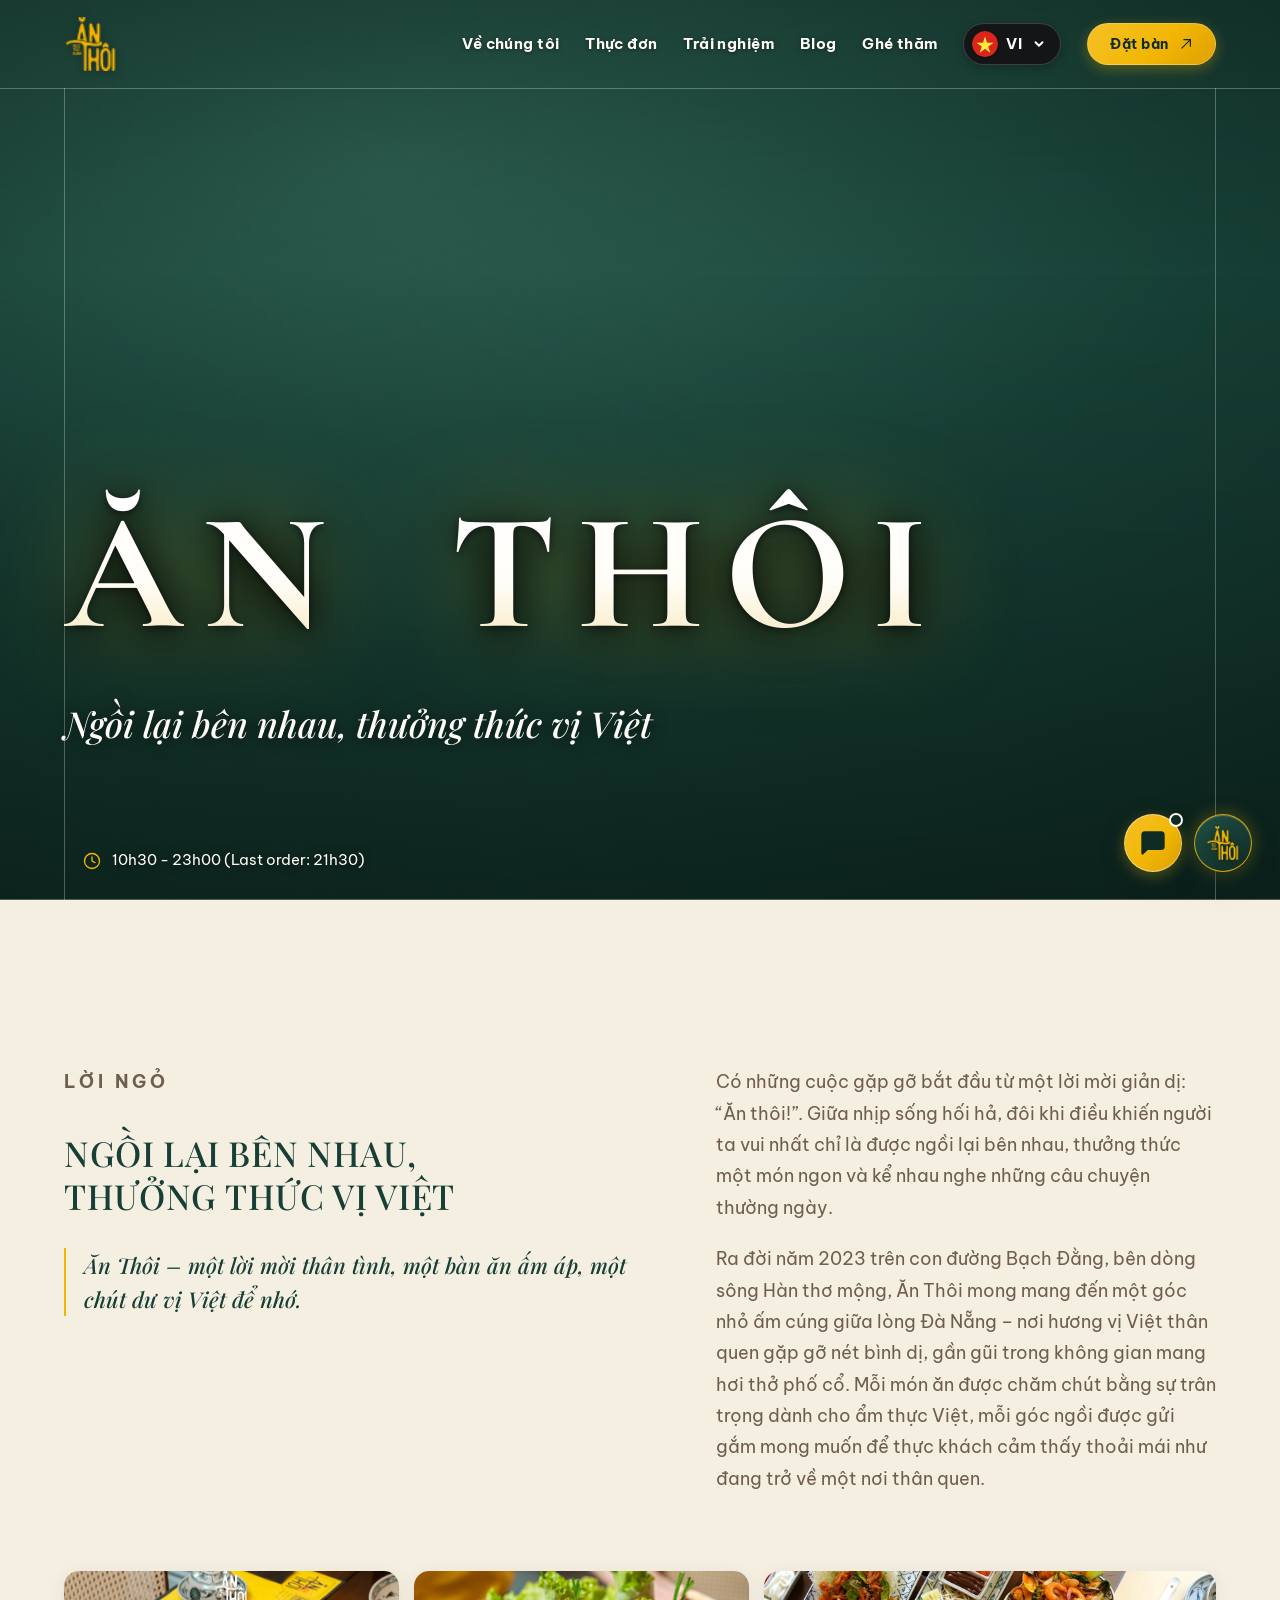
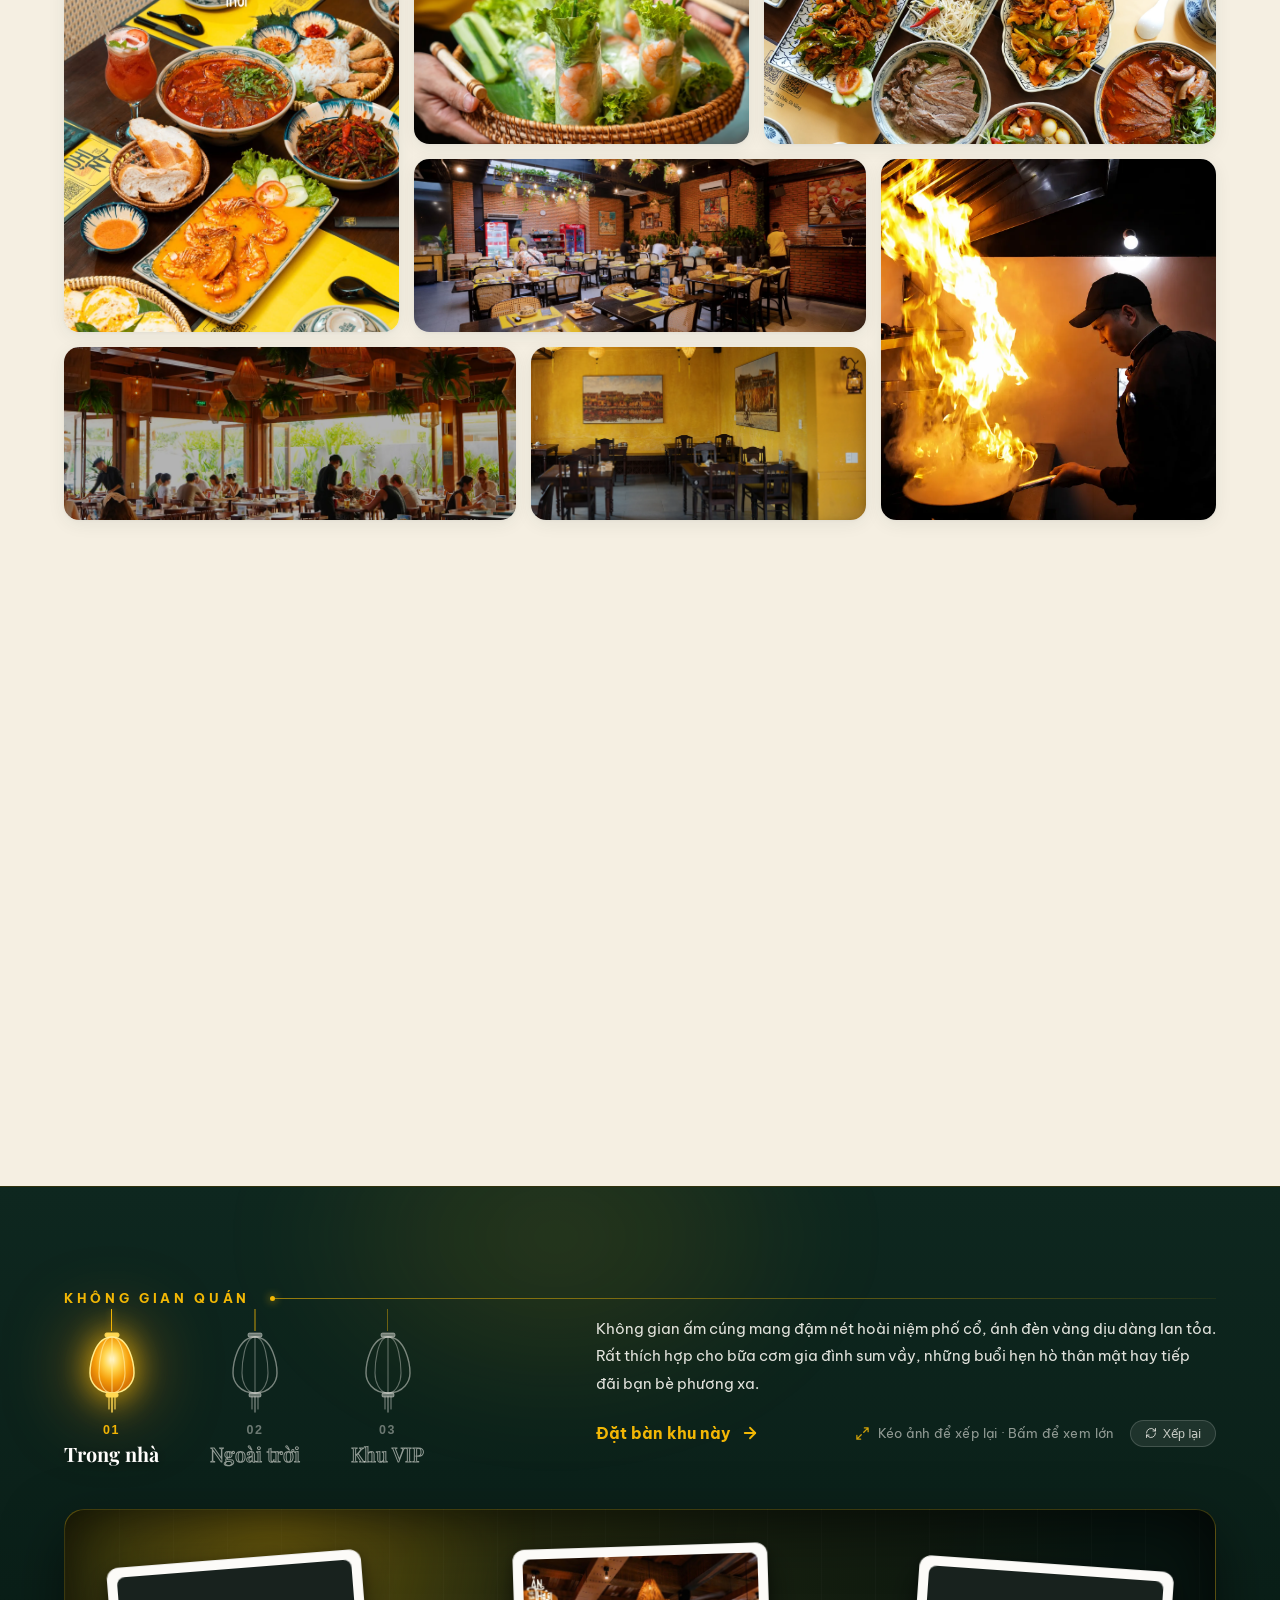
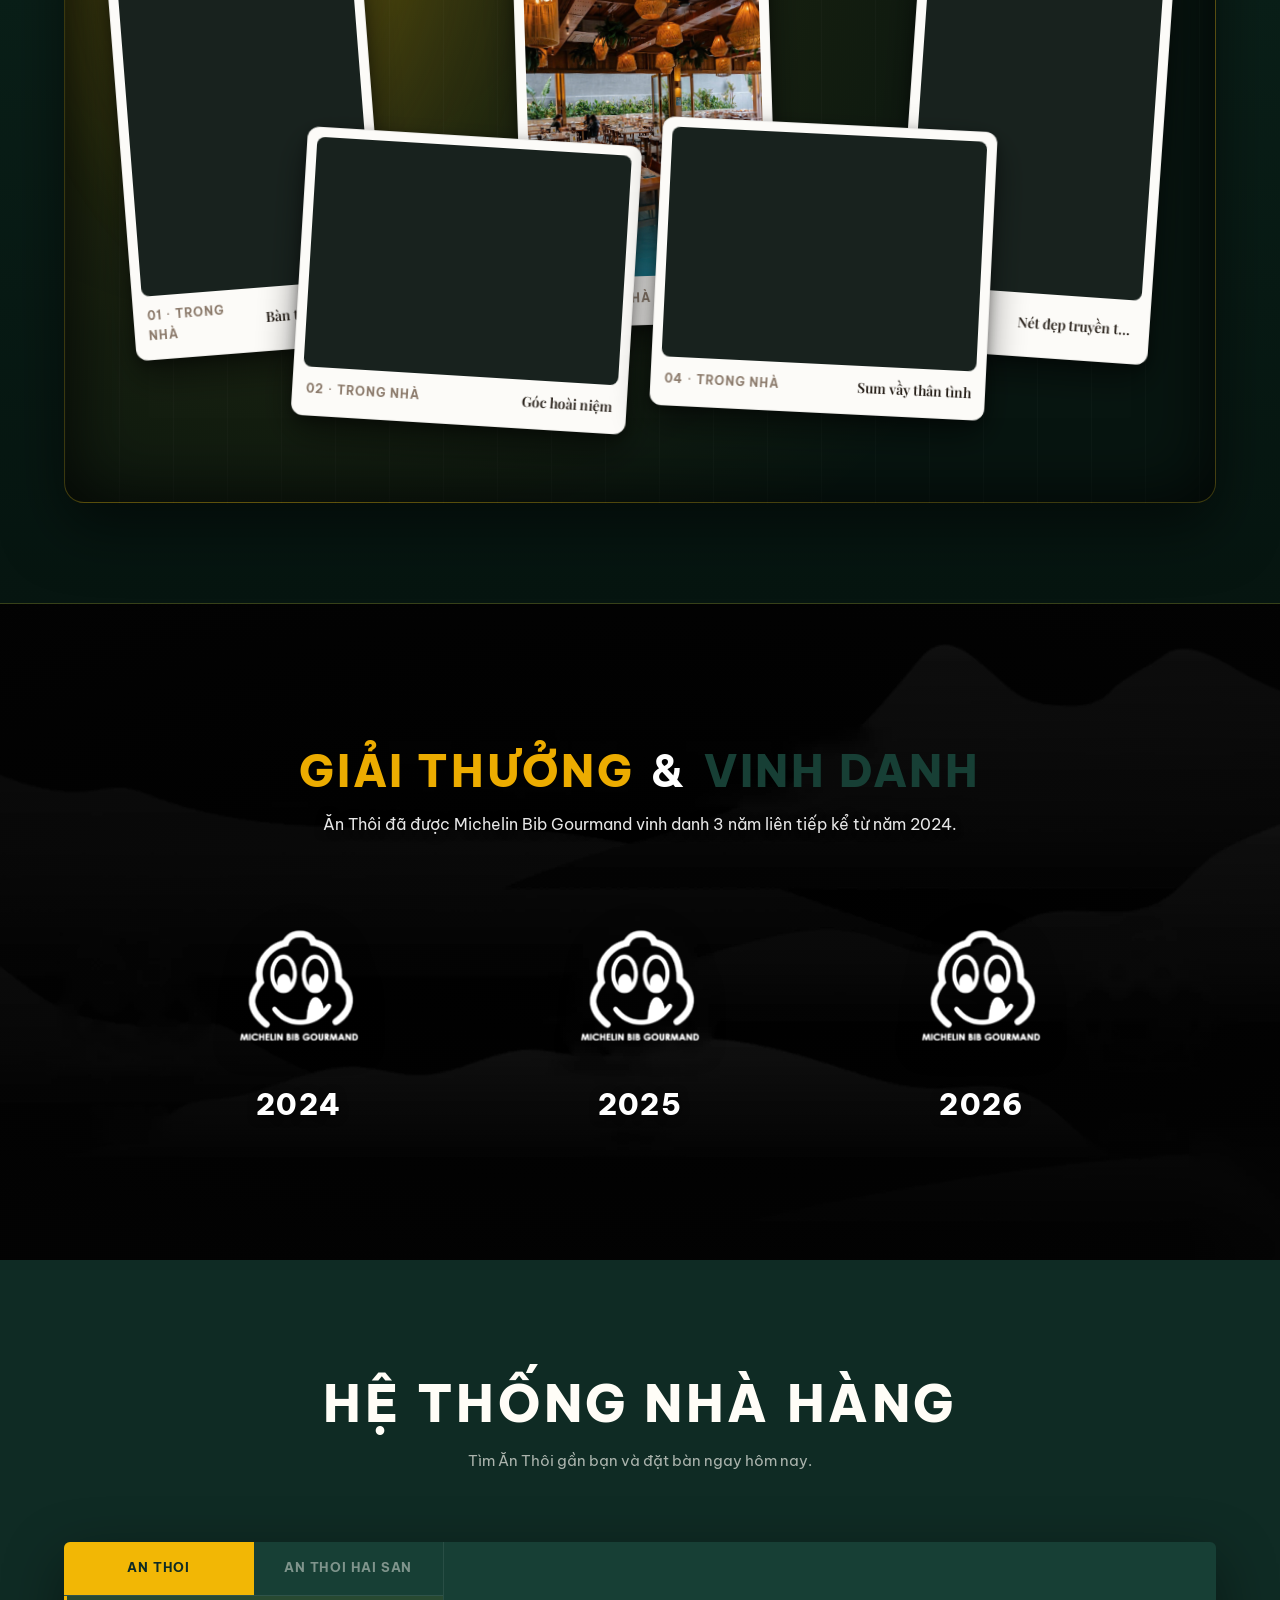
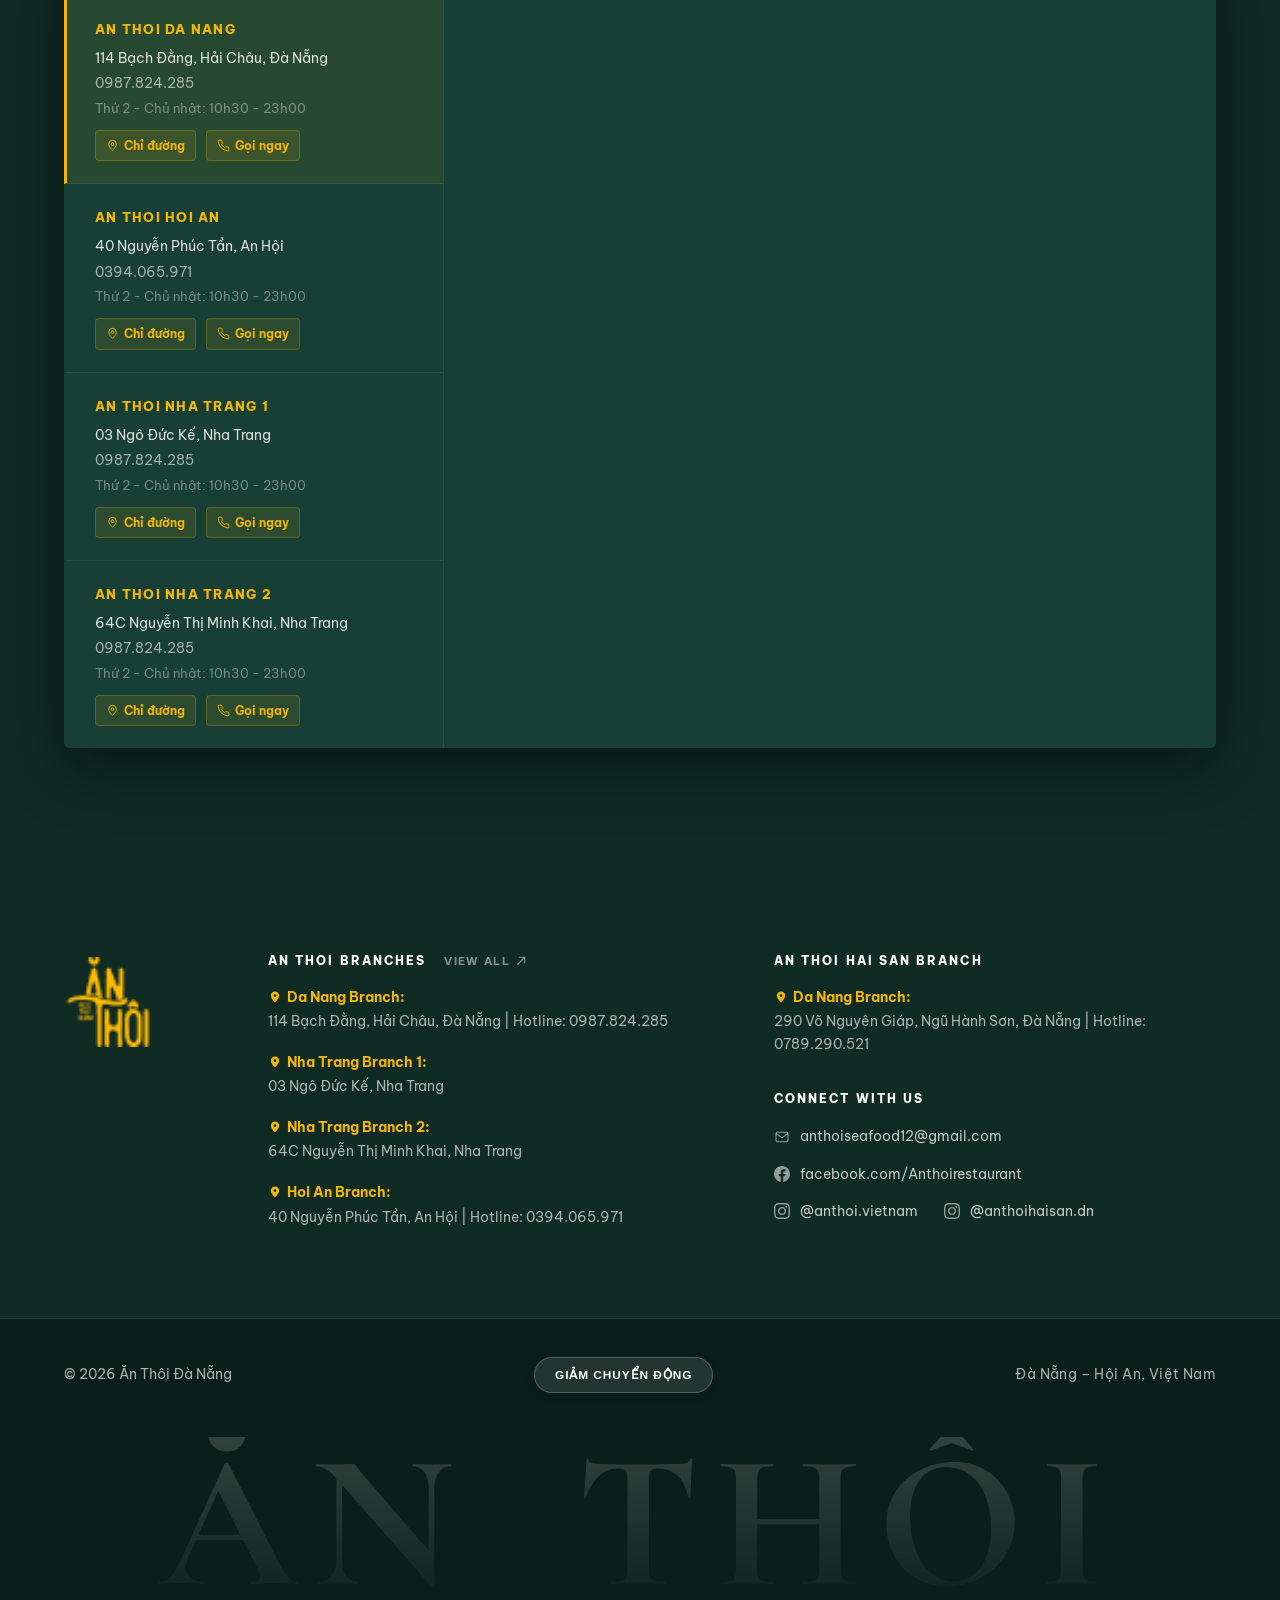
==== commit 29380414: "1" ====
--- a/index.html
+++ b/index.html
@@ -8,9 +8,10 @@
 <link rel="icon" type="image/png" href="image/logo.png">
 <link rel="apple-touch-icon" href="image/logo.png">
 <link rel="preconnect" href="https://fonts.googleapis.com"><link rel="preconnect" href="https://fonts.gstatic.com" crossorigin>
-<link href="https://fonts.googleapis.com/css2?family=Be+Vietnam+Pro:ital,wght@0,300;0,400;0,500;0,600;0,700;0,800;1,400;1,600&family=Playfair+Display:ital,wght@0,400;0,500;0,600;0,700;0,800;0,900;1,400;1,500;1,600;1,700&display=swap" rel="stylesheet">
+<link href="https://fonts.googleapis.com/css2?family=Be+Vietnam+Pro:ital,wght@0,300;0,400;0,500;0,600;0,700;0,800;1,400;1,600&family=Cormorant+Garamond:ital,wght@0,500;0,600;0,700;1,500;1,600&family=Playfair+Display:ital,wght@0,400;0,500;0,600;0,700;0,800;0,900;1,400;1,500;1,600;1,700&display=swap" rel="stylesheet">
 <link rel="stylesheet" href="css/style.css">
 <link rel="stylesheet" href="css/chatbot.css">
+<link rel="stylesheet" href="css/space-gallery.css">
 </head>
 <body>
 <header class="header"><div class="header__in">
@@ -64,7 +65,7 @@
         </button>
       </div>
     </div>
-    <a class="btn" href="#dat-ban-form"><span data-i18n="btn_book">Đặt bàn</span><svg viewBox="0 0 16 16" fill="none" stroke="currentColor" stroke-width="1.4" aria-hidden="true"><path d="M3 13 13 3M5 3h8v8"/></svg></a>
+    <a class="btn" href="dat-ban.html"><span data-i18n="btn_book">Đặt bàn</span><svg viewBox="0 0 16 16" fill="none" stroke="currentColor" stroke-width="1.4" aria-hidden="true"><path d="M3 13 13 3M5 3h8v8"/></svg></a>
     <button class="burger" aria-expanded="false" aria-controls="menu" aria-label="Mở menu"><i></i><i></i><i></i></button>
   </div>
 </div></header>
@@ -79,7 +80,7 @@
       <a href="blog.html"><span data-i18n="nav_blog">Blog</span><svg viewBox="0 0 20 20" fill="none" stroke="currentColor" stroke-width="1.4" aria-hidden="true"><path d="M3 10h14M11 4l6 6-6 6"/></svg></a>
       <a href="lien-he.html"><span data-i18n="nav_visit">Ghé thăm</span><svg viewBox="0 0 20 20" fill="none" stroke="currentColor" stroke-width="1.4" aria-hidden="true"><path d="M3 10h14M11 4l6 6-6 6"/></svg></a>
     </nav>
-    <div class="drawer__foot"><a class="btn btn--wide" href="#dat-ban-form"><span data-i18n="btn_book">Đặt bàn</span><svg viewBox="0 0 16 16" fill="none" stroke="currentColor" stroke-width="1.4" aria-hidden="true"><path d="M3 13 13 3M5 3h8v8"/></svg></a></div>
+    <div class="drawer__foot"><a class="btn btn--wide" href="dat-ban.html"><span data-i18n="btn_book">Đặt bàn</span><svg viewBox="0 0 16 16" fill="none" stroke="currentColor" stroke-width="1.4" aria-hidden="true"><path d="M3 13 13 3M5 3h8v8"/></svg></a></div>
   </aside>
 </div>
 <main>
@@ -148,6 +149,182 @@
   </div>
 </section>
 
+<!-- KHÔNG GIAN QUÁN (INTERACTIVE POLAROID BOARD & LANTERN TABS) -->
+<section class="space-sec reveal" id="khong-gian-quan" aria-label="Không gian quán Ăn Thôi">
+  <!-- SVG Filter and Gradients definitions -->
+  <svg width="0" height="0" class="visually-hidden" aria-hidden="true" style="position:absolute;width:0;height:0;overflow:hidden;">
+    <defs>
+      <radialGradient id="spaceLanternGrad" cx="50%" cy="40%" r="55%">
+        <stop offset="0%" stop-color="#fff8d6" />
+        <stop offset="35%" stop-color="#ffd54f" />
+        <stop offset="70%" stop-color="#f59e0b" />
+        <stop offset="100%" stop-color="#d97706" />
+      </radialGradient>
+    </defs>
+  </svg>
+
+  <div class="wrap">
+    <!-- Top Wire & Eyebrow Label -->
+    <div class="space-sec__top">
+      <div class="space-sec__eyebrow-row">
+        <span class="space-eyebrow" data-i18n="space_eyebrow">KHÔNG GIAN QUÁN</span>
+        <div class="space-wire" aria-hidden="true"></div>
+      </div>
+
+      <!-- Header: Lantern Tabs (Left) + Space Info (Right) -->
+      <div class="space-header">
+        <div class="space-tabs" role="tablist" aria-label="Chọn không gian nhà hàng">
+          
+          <!-- Tab 1: Trong nhà -->
+          <button type="button" class="space-tab space-tab--active" data-space="inside" role="tab" aria-selected="true" aria-controls="spaceBoard" id="spaceTabInside">
+            <span class="space-tab__cord" aria-hidden="true"></span>
+            <div class="space-tab__lantern">
+              <svg class="space-tab__svg" viewBox="0 0 56 82" fill="none" xmlns="http://www.w3.org/2000/svg" aria-hidden="true">
+                <rect class="lantern-cap" x="21" y="2" width="14" height="4" rx="1.5" />
+                <path class="lantern-body" d="M 28,6 C 10,6 6,34 6,42 C 6,50 12,62 28,62 C 44,62 50,50 50,42 C 50,34 46,6 28,6 Z" />
+                <line class="lantern-rib" x1="28" y1="6" x2="28" y2="62" />
+                <path class="lantern-rib" d="M 28,6 C 17,6 15,34 15,42 C 15,50 19,62 28,62" />
+                <path class="lantern-rib" d="M 28,6 C 39,6 41,34 41,42 C 41,50 37,62 28,62" />
+                <rect class="lantern-cap" x="22" y="62" width="12" height="4" rx="1.2" />
+                <line class="lantern-tassel" x1="25" y1="66" x2="25" y2="78" stroke-width="1.2" stroke-linecap="round" />
+                <line class="lantern-tassel" x1="28" y1="66" x2="28" y2="81" stroke-width="1.5" stroke-linecap="round" />
+                <line class="lantern-tassel" x1="31" y1="66" x2="31" y2="78" stroke-width="1.2" stroke-linecap="round" />
+              </svg>
+            </div>
+            <div class="space-tab__labels">
+              <span class="space-tab__num">01</span>
+              <span class="space-tab__name" data-i18n="space_tab_inside">Trong nhà</span>
+            </div>
+          </button>
+
+          <!-- Tab 2: Ngoài trời -->
+          <button type="button" class="space-tab" data-space="outside" role="tab" aria-selected="false" aria-controls="spaceBoard" id="spaceTabOutside">
+            <span class="space-tab__cord" aria-hidden="true"></span>
+            <div class="space-tab__lantern">
+              <svg class="space-tab__svg" viewBox="0 0 56 82" fill="none" xmlns="http://www.w3.org/2000/svg" aria-hidden="true">
+                <rect class="lantern-cap" x="21" y="2" width="14" height="4" rx="1.5" />
+                <path class="lantern-body" d="M 28,6 C 10,6 6,34 6,42 C 6,50 12,62 28,62 C 44,62 50,50 50,42 C 50,34 46,6 28,6 Z" />
+                <line class="lantern-rib" x1="28" y1="6" x2="28" y2="62" />
+                <path class="lantern-rib" d="M 28,6 C 17,6 15,34 15,42 C 15,50 19,62 28,62" />
+                <path class="lantern-rib" d="M 28,6 C 39,6 41,34 41,42 C 41,50 37,62 28,62" />
+                <rect class="lantern-cap" x="22" y="62" width="12" height="4" rx="1.2" />
+                <line class="lantern-tassel" x1="25" y1="66" x2="25" y2="78" stroke-width="1.2" stroke-linecap="round" />
+                <line class="lantern-tassel" x1="28" y1="66" x2="28" y2="81" stroke-width="1.5" stroke-linecap="round" />
+                <line class="lantern-tassel" x1="31" y1="66" x2="31" y2="78" stroke-width="1.2" stroke-linecap="round" />
+              </svg>
+            </div>
+            <div class="space-tab__labels">
+              <span class="space-tab__num">02</span>
+              <span class="space-tab__name" data-i18n="space_tab_outside">Ngoài trời</span>
+            </div>
+          </button>
+
+          <!-- Tab 3: Khu VIP -->
+          <button type="button" class="space-tab" data-space="vip" role="tab" aria-selected="false" aria-controls="spaceBoard" id="spaceTabVip">
+            <span class="space-tab__cord" aria-hidden="true"></span>
+            <div class="space-tab__lantern">
+              <svg class="space-tab__svg" viewBox="0 0 56 82" fill="none" xmlns="http://www.w3.org/2000/svg" aria-hidden="true">
+                <rect class="lantern-cap" x="21" y="2" width="14" height="4" rx="1.5" />
+                <path class="lantern-body" d="M 28,6 C 10,6 6,34 6,42 C 6,50 12,62 28,62 C 44,62 50,50 50,42 C 50,34 46,6 28,6 Z" />
+                <line class="lantern-rib" x1="28" y1="6" x2="28" y2="62" />
+                <path class="lantern-rib" d="M 28,6 C 17,6 15,34 15,42 C 15,50 19,62 28,62" />
+                <path class="lantern-rib" d="M 28,6 C 39,6 41,34 41,42 C 41,50 37,62 28,62" />
+                <rect class="lantern-cap" x="22" y="62" width="12" height="4" rx="1.2" />
+                <line class="lantern-tassel" x1="25" y1="66" x2="25" y2="78" stroke-width="1.2" stroke-linecap="round" />
+                <line class="lantern-tassel" x1="28" y1="66" x2="28" y2="81" stroke-width="1.5" stroke-linecap="round" />
+                <line class="lantern-tassel" x1="31" y1="66" x2="31" y2="78" stroke-width="1.2" stroke-linecap="round" />
+              </svg>
+            </div>
+            <div class="space-tab__labels">
+              <span class="space-tab__num">03</span>
+              <span class="space-tab__name" data-i18n="space_tab_vip">Khu VIP</span>
+            </div>
+          </button>
+
+        </div>
+
+        <!-- Space Description & CTA -->
+        <div class="space-info">
+          <p class="space-desc" id="spaceDesc" data-i18n="space_desc_inside">
+            Không gian ấm cúng mang đậm nét hoài niệm phố cổ, ánh đèn vàng dịu dàng lan tỏa. Rất thích hợp cho bữa cơm gia đình sum vầy, những buổi hẹn hò thân mật hay tiếp đãi bạn bè phương xa.
+          </p>
+          <div class="space-actions">
+            <a href="dat-ban.html" class="space-booking-btn" id="spaceBookingBtn">
+              <span data-i18n="space_book_this">Đặt bàn khu này</span>
+              <svg viewBox="0 0 24 24" fill="none" stroke="currentColor" stroke-width="2.4" stroke-linecap="round" stroke-linejoin="round" aria-hidden="true">
+                <line x1="5" y1="12" x2="19" y2="12"></line>
+                <polyline points="12 5 19 12 12 19"></polyline>
+              </svg>
+            </a>
+            <div class="space-meta">
+              <span class="space-hint">
+                <svg viewBox="0 0 24 24" fill="none" stroke="currentColor" stroke-width="2" stroke-linecap="round" stroke-linejoin="round" aria-hidden="true">
+                  <path d="M15 3h6v6M9 21H3v-6M21 3l-7 7M3 21l7-7"/>
+                </svg>
+                <span data-i18n="space_hint">Kéo ảnh để xếp lại · Bấm để xem lớn</span>
+              </span>
+              <button type="button" class="space-reset-btn" id="spaceResetBtn" aria-label="Xếp lại vị trí ảnh">
+                <svg viewBox="0 0 24 24" fill="none" stroke="currentColor" stroke-width="2" stroke-linecap="round" stroke-linejoin="round" aria-hidden="true">
+                  <path d="M3 12a9 9 0 0 1 15-6.7L21 8"></path>
+                  <path d="M21 3v5h-5"></path>
+                  <path d="M21 12a9 9 0 0 1-15 6.7L3 16"></path>
+                  <path d="M3 21v-5h5"></path>
+                </svg>
+                <span data-i18n="space_reset">Xếp lại</span>
+              </button>
+            </div>
+          </div>
+        </div>
+      </div>
+    </div>
+
+    <!-- The Interactive Draggable Polaroid Stage -->
+    <div class="space-board-wrap">
+      <div class="space-board" id="spaceBoard" role="region" aria-label="Bảng ảnh không gian quán tương tác">
+        <div class="space-board__spotlight" id="spaceSpotlight" aria-hidden="true"></div>
+        <!-- Polaroid cards dynamically mounted here by js/space-gallery.js -->
+      </div>
+    </div>
+  </div>
+
+  <!-- POPUP LIGHTBOX (BẤM ĐỂ XEM LỚN) -->
+  <div class="space-lightbox" id="spaceLightbox" role="dialog" aria-modal="true" aria-hidden="true" aria-label="Xem ảnh không gian phóng to">
+    <div class="space-lightbox__backdrop" id="spaceLbBackdrop"></div>
+    <div class="space-lightbox__dialog">
+      <button type="button" class="space-lightbox__close" id="spaceLbClose" aria-label="Đóng xem ảnh lớn">
+        <svg viewBox="0 0 24 24" fill="none" stroke="currentColor" stroke-width="2.2" stroke-linecap="round" stroke-linejoin="round" aria-hidden="true">
+          <line x1="18" y1="6" x2="6" y2="18"></line>
+          <line x1="6" y1="6" x2="18" y2="18"></line>
+        </svg>
+      </button>
+
+      <button type="button" class="space-lightbox__nav space-lightbox__nav--prev" id="spaceLbPrev" aria-label="Ảnh trước">
+        <svg viewBox="0 0 24 24" fill="none" stroke="currentColor" stroke-width="2.5" stroke-linecap="round" stroke-linejoin="round" aria-hidden="true">
+          <polyline points="15 18 9 12 15 6"></polyline>
+        </svg>
+      </button>
+
+      <div class="space-lightbox__media">
+        <img id="spaceLbImg" class="space-lightbox__img" src="" alt="Ảnh không gian quán Ăn Thôi">
+      </div>
+
+      <button type="button" class="space-lightbox__nav space-lightbox__nav--next" id="spaceLbNext" aria-label="Ảnh kế tiếp">
+        <svg viewBox="0 0 24 24" fill="none" stroke="currentColor" stroke-width="2.5" stroke-linecap="round" stroke-linejoin="round" aria-hidden="true">
+          <polyline points="9 18 15 12 9 6"></polyline>
+        </svg>
+      </button>
+
+      <div class="space-lightbox__footer">
+        <div class="space-lightbox__info">
+          <span class="space-lightbox__badge" id="spaceLbBadge">Trong nhà</span>
+          <h4 class="space-lightbox__title" id="spaceLbTitle">Bàn tiệc ấm cúng</h4>
+        </div>
+        <span class="space-lightbox__counter" id="spaceLbCounter">01 / 05</span>
+      </div>
+    </div>
+  </div>
+</section>
+
 <section class="awards-sec reveal" aria-label="Giải thưởng &amp; Vinh danh">
   <div class="awards-sec__in wrap">
     <h2 class="awards-sec__title">
@@ -301,60 +478,6 @@
   </div>
 </section>
 
-<!-- ĐẶT BÀN TRỰC TUYẾN -->
-<section class="wrap book-sec" id="dat-ban-form" aria-label="Đặt bàn">
-  <div class="reveal" style="text-align:center;margin-bottom:clamp(30px,5vw,50px)">
-    <p class="eyebrow" data-i18n="foot_brand_title" style="margin-bottom:8px">Nhà hàng Ăn Thôi</p>
-    <h2 style="font-size:clamp(2rem,3.5vw,3rem);text-transform:uppercase;color:var(--green);letter-spacing:.02em" data-i18n="btn_book">Đặt Bàn</h2>
-  </div>
-
-  <div class="book-grid">
-    <div class="book-form-wrap">
-      <form class="form reveal" id="booking" novalidate>
-        <h2>Thông tin đặt bàn</h2>
-        <div class="field"><label for="name">Họ tên *</label><input id="name" name="name" autocomplete="name" placeholder="Nguyễn Văn A" required><span class="err" role="alert"></span></div>
-        <div class="field"><label for="phone">Số điện thoại *</label><input id="phone" name="phone" type="tel" autocomplete="tel" placeholder="0905 123 456" required><span class="err" role="alert"></span></div>
-        <div class="field"><label for="date">Ngày dùng bữa *</label><input id="date" name="date" type="date" required><span class="err" role="alert"></span></div>
-        <div class="field"><label for="time">Giờ dùng bữa *</label><input id="time" name="time" type="time" required><span class="err" role="alert"></span></div>
-        <div class="field"><label for="guests">Số lượng khách *</label><select id="guests" name="guests" required><option value="" data-i18n="opt_guests_ph">Chọn số khách</option><option value="1-2" data-i18n="opt_guests_1_2">1 - 2 khách</option><option value="3-4" data-i18n="opt_guests_3_4">3 - 4 khách</option><option value="5-6" data-i18n="opt_guests_5_6">5 - 6 khách</option><option value="7-10" data-i18n="opt_guests_7_10">7 - 10 khách</option><option value=">10" data-i18n="opt_guests_above_10">Trên 10 khách (tiệc / nhóm)</option></select><span class="err" role="alert"></span></div>
-        <div class="field"><label for="branch">Chi nhánh</label><select id="branch" name="branch"><option value="Da Nang" selected>Ăn Thôi Đà Nẵng – 114 Bạch Đằng</option><option value="Nha Trang 1">Ăn Thôi Nha Trang 1 – 03 Ngô Đức Kế</option><option value="Nha Trang 2">Ăn Thôi Nha Trang 2 – 64C Nguyễn Thị Minh Khai</option><option value="Hoi An">Ăn Thôi Hội An – 40 Nguyễn Phúc Tần, An Hội</option><option value="Hai San Da Nang">Ăn Thôi Hải Sản – 290 Võ Nguyên Giáp</option></select></div>
-        <div class="field full"><label for="note">Yêu cầu đặc biệt</label><textarea id="note" name="note" placeholder="Ví dụ: Bàn gần cửa sổ view sông Hàn, ghế trẻ em, trang trí kỷ niệm..."></textarea></div>
-        <button class="btn btn--green" type="submit"><span>Xác nhận đặt bàn</span><svg viewBox="0 0 16 16" fill="none" stroke="currentColor" stroke-width="1.4" aria-hidden="true"><path d="M3 13 13 3M5 3h8v8"/></svg></button>
-        <p class="form__ok" role="status" hidden>Đã ghi nhận yêu cầu đặt bàn! Ăn Thôi sẽ liên hệ qua số điện thoại của bạn trong ít phút để xác nhận.</p>
-      </form>
-    </div>
-
-    <div class="book-side">
-      <div class="book-card reveal">
-        <h3>Hỗ trợ đặt bàn nhanh</h3>
-        <p>Nếu bạn cần đặt bàn gấp trong vòng 2 giờ tới hoặc cần không gian phòng riêng cho đoàn tiệc lớn, vui lòng liên hệ trực tiếp với chúng tôi qua hotline:</p>
-        <a class="phone-link" href="tel:0987824285">
-          <svg width="22" height="22" viewBox="0 0 24 24" fill="none" stroke="currentColor" stroke-width="2" aria-hidden="true"><path d="M22 16.92v3a2 2 0 0 1-2.18 2 19.79 19.79 0 0 1-8.63-3.07 19.5 19.5 0 0 1-6-6 19.79 19.79 0 0 1-3.07-8.67A2 2 0 0 1 4.11 2h3a2 2 0 0 1 2 1.72 12.84 12.84 0 0 0 .7 2.81 2 2 0 0 1-.45 2.11L8.09 9.91a16 16 0 0 0 6 6l1.27-1.27a2 2 0 0 1 2.11-.45 12.84 12.84 0 0 0 2.81.7A2 2 0 0 1 22 16.92z"/></svg>
-          <span>0987.824.285</span>
-        </a>
-        <dl>
-          <div>
-            <dt>Giờ mở cửa phục vụ</dt>
-            <dd>10h30 đến 23h00 (Mỗi ngày)</dd>
-          </div>
-          <div>
-            <dt>Địa chỉ</dt>
-            <dd>114 Bạch Đằng, Hải Châu, Đà Nẵng</dd>
-          </div>
-        </dl>
-      </div>
-
-      <div class="book-card reveal">
-        <h3>Lưu ý khi đặt bàn</h3>
-        <ul>
-          <li>Nhà hàng sẽ giữ bàn tối đa 15 phút so với giờ hẹn đã xác nhận.</li>
-          <li>Quý khách có thay đổi về thời gian hoặc số lượng thành viên xin vui lòng thông báo sớm qua hotline để nhà hàng sắp xếp chu đáo.</li>
-          <li>Bạn có thể tham khảo trước <a class="link" style="gap:6px;font-weight:700" href="thuc-don.html">Thực đơn tại đây</a>.</li>
-        </ul>
-      </div>
-    </div>
-  </div>
-</section>
 </main>
 <footer class="footer" role="contentinfo">
   <div class="footer__main wrap">
@@ -442,10 +565,29 @@
   </div>
 
   <!-- Bottom bar -->
-  <div class="footer__bar">
-    <div class="wrap footer__bar-in">
-      <span data-i18n="footer_copyright">©2026 ALL RIGHTS RESERVED</span>
-      <button class="btn btn--ghost footer__rm-btn" id="reduceMotion" type="button" aria-pressed="false"><span data-i18n="footer_rm">Giảm chuyển động</span></button>
+    <!-- FOOTER BOTTOM AREA (THE HANGART STYLE) -->
+  <div class="footer__bottom">
+    <div class="wrap footer__bottom-in">
+
+      <!-- Meta Row: Copyright | Action | Location -->
+      <div class="footer__meta-row">
+        <div class="footer__copyright" data-i18n="footer_copyright">
+          © 2026 Ăn Thôi Đà Nẵng
+        </div>
+
+        <div class="footer__pills">
+          <button class="footer__pill footer__pill--ghost" id="reduceMotion" type="button" aria-pressed="false"><span data-i18n="footer_rm">Giảm chuyển động</span></button>
+        </div>
+
+        <div class="footer__location" data-i18n="footer_location">
+          Đà Nẵng – Hội An, Việt Nam
+        </div>
+      </div>
+
+      <!-- GIANT BRAND WORDMARK WATERMARK (ĂN THÔI) -->
+      <div class="footer__wordmark" aria-hidden="true">
+        <span>ĂN THÔI</span>
+      </div>
     </div>
   </div>
 </footer>
@@ -514,4 +656,5 @@
 <script src="js/script.js"></script>
 <script src="js/chatbot-data.js"></script>
 <script src="js/chatbot.js"></script>
+<script src="js/space-gallery.js"></script>
 </body></html>
--- a/css/style.css
+++ b/css/style.css
@@ -1,4 +1,4 @@
-﻿/* ===== 1. TOKENS (theo STEP 5) ===== */
+/* ===== 1. TOKENS (theo STEP 5) ===== */
 :root{
   --green:#173F35; --green-d:#0f2b24;      /* xanh lá đậm: header, footer, tiêu đề, section */
   --gold:#F2B705;  --gold-d:#8a6200;       /* vàng nghệ: logo, CTA, hover (gold-d dùng cho chữ nhỏ trên nền sáng) */
@@ -637,6 +637,126 @@
   background:linear-gradient(180deg, rgba(15,43,36,.35) 0%, transparent 45%, rgba(10,28,23,.55) 100%);
   pointer-events:none;
 }
+/* =========================================================
+   TIỂU CẢNH NHÁNH HOA & ĐÈN LỒNG TREO ĐUNG ĐƯA (JOURNEY DECO)
+   - Nhánh hoa (nhanh_hoa.avif) vươn từ mép góc trên bên trái
+   - Đèn lồng (den_long.png) treo đúng khớp cành cây
+   - Hiệu ứng đèn lồng lắc sang trái & phải đung đưa tự nhiên
+   ========================================================= */
+.journey-lantern-deco {
+  position: absolute;
+  top: clamp(-5px, 1vw, 15px);
+  left: clamp(-60px, -3.5vw, -30px);
+  width: clamp(230px, 23vw, 320px);
+  aspect-ratio: 662 / 632;
+  pointer-events: none;
+  z-index: 1;
+  user-select: none;
+  will-change: transform;
+}
+
+.journey-branch-wrap {
+  position: relative;
+  width: 100%;
+  height: 100%;
+  transform-origin: 15% 90%;
+  animation: branchGentleBreath 8.5s ease-in-out infinite alternate;
+}
+
+.journey-branch-img {
+  width: 100%;
+  height: 100%;
+  object-fit: contain;
+  display: block;
+  /* Chuyển nét vẽ sang ánh vàng kim hoàng gia sang trọng đồng điệu với thương hiệu */
+  filter: invert(0.9) sepia(0.28) saturate(1.8) hue-rotate(5deg) drop-shadow(0 4px 14px rgba(0, 0, 0, 0.75));
+  opacity: 0.88;
+}
+
+/* Đèn lồng treo đúng vị trí khớp cành (rel_x: 70.2%, rel_y: 55.5%) */
+.journey-lantern-wrap {
+  position: absolute;
+  left: 70.2%;
+  top: 55.5%;
+  width: 23.6%;
+  transform-origin: 50% 0%;
+  transform: translateX(-50%);
+  animation: lanternSwaySwing 4.5s ease-in-out infinite alternate;
+  will-change: transform;
+}
+
+/* Vầng sáng vàng ấm áp tỏa ra từ lòng đèn lồng */
+.journey-lantern-wrap::before {
+  content: "";
+  position: absolute;
+  top: 42%;
+  left: 50%;
+  transform: translate(-50%, -50%);
+  width: 78%;
+  height: 52%;
+  border-radius: 50%;
+  background: radial-gradient(circle, rgba(245, 185, 33, 0.6) 0%, rgba(245, 185, 33, 0.2) 58%, transparent 78%);
+  filter: blur(8px);
+  pointer-events: none;
+  z-index: 0;
+}
+
+.journey-lantern-img {
+  position: relative;
+  z-index: 1;
+  width: 100%;
+  height: auto;
+  display: block;
+  /* Tăng độ sáng và tương phản để nét vẽ vàng kim rực rỡ trên nền xanh tối */
+  filter: brightness(1.7) saturate(1.9) drop-shadow(0 0 10px rgba(245, 185, 33, 0.75)) drop-shadow(0 6px 16px rgba(0, 0, 0, 0.8));
+}
+
+/* Hiệu ứng đung đưa con lắc trái - phải tự nhiên của đèn lồng */
+@keyframes lanternSwaySwing {
+  0% {
+    transform: translateX(-50%) rotate(-7deg);
+  }
+  100% {
+    transform: translateX(-50%) rotate(7deg);
+  }
+}
+
+/* Nhánh hoa lay nhẹ nhàng theo làn gió */
+@keyframes branchGentleBreath {
+  0% {
+    transform: rotate(0deg) scale(1);
+  }
+  100% {
+    transform: rotate(1deg) scale(1.015);
+  }
+}
+
+/* Responsive cho Tablet & Mobile */
+@media (max-width: 1024px) {
+  .journey-lantern-deco {
+    width: clamp(180px, 22vw, 260px);
+    top: clamp(8px, 2vw, 25px);
+    left: -25px;
+    opacity: 0.8;
+  }
+}
+
+@media (max-width: 640px) {
+  .journey-lantern-deco {
+    width: 155px;
+    top: 5px;
+    left: -25px;
+    opacity: 0.45; /* Mờ nhẹ để bảo đảm độ thông thoáng tuyệt đối cho chữ */
+  }
+}
+
+@media (prefers-reduced-motion: reduce) {
+  .journey-branch-wrap,
+  .journey-lantern-wrap {
+    animation: none !important;
+  }
+}
+
 .journey-sec__head{
   text-align:center;
   margin-bottom:clamp(44px, 6vw, 76px);
@@ -1084,7 +1204,30 @@
 /* ===== 16. CẬP NHẬT THEO STEP 2 ===== */
 /* Hero: tên ĂN THÔI + slogan nổi bật, địa chỉ ở góc trái, ít chữ */
 .hero{padding-bottom:clamp(110px,17vh,180px)}
-.hero h1{font-size:clamp(3.6rem,12vw,10.5rem);letter-spacing:.06em;line-height:1;margin:0 0 18px;text-shadow:0 3px 24px rgba(0,0,0,.65), 0 1px 4px rgba(0,0,0,.5)}
+.hero h1 {
+  font-family: "Cormorant Garamond", var(--f-head);
+  font-weight: 700;
+  font-size: clamp(3.8rem, 13vw, 11rem);
+  letter-spacing: clamp(0.08em, 0.12em, 0.16em);
+  word-spacing: 0.28em;
+  line-height: 1.05;
+  margin: 0 0 16px;
+  filter: drop-shadow(0 4px 22px rgba(0, 0, 0, 0.88)) drop-shadow(0 2px 4px rgba(0, 0, 0, 0.65)) drop-shadow(0 0 45px rgba(242, 183, 5, 0.32));
+}
+.hero h1 .l {
+  display: block;
+  overflow: hidden;
+  padding-top: 0.14em;
+  padding-bottom: 0.14em;
+  margin-top: -0.14em;
+}
+.hero h1 .l > span {
+  display: inline-block;
+  background: linear-gradient(180deg, #FFFFFF 10%, #FFFDF7 55%, #F7E5B5 100%);
+  -webkit-background-clip: text;
+  -webkit-text-fill-color: transparent;
+  color: #fffdf7;
+}
 .hero__slogan{font:italic 500 clamp(1.4rem,2.8vw,2.4rem)/1.3 var(--f-head);margin-bottom:0;text-shadow:0 2px 16px rgba(0,0,0,.7)}
 .hero__addr{position:absolute;z-index:3;left:var(--pad);bottom:26px;display:flex;align-items:center;gap:10px;padding-left:18px;font-size:.95rem;color:var(--ivory);text-shadow:0 1px 8px rgba(0,0,0,.7)}
 .hero__addr svg{width:20px;height:20px;color:var(--gold);flex:none}
@@ -3516,12 +3659,20 @@
   flex-direction: column;
   flex-grow: 1;
 }
+.blog-card .blog-meta {
+  font-size: 0.78rem;
+  letter-spacing: 0.05em;
+  gap: 8px;
+  margin-bottom: 12px;
+  min-height: 2.2em;
+}
 .blog-card__title {
   font-family: var(--f-head);
-  font-size: clamp(1.2rem, 1.6vw, 1.45rem);
-  line-height: 1.35;
+  font-size: clamp(1.12rem, 1.4vw, 1.35rem);
+  line-height: 1.4;
   color: var(--green);
   margin-bottom: 14px;
+  min-height: 4.2em;
   transition: color 0.3s;
 }
 .blog-card:hover .blog-card__title {
@@ -3533,6 +3684,10 @@
   line-height: 1.7;
   margin-bottom: 24px;
   flex-grow: 1;
+  display: -webkit-box;
+  -webkit-line-clamp: 3;
+  -webkit-box-orient: vertical;
+  overflow: hidden;
 }
 .blog-card__foot {
   margin-top: auto;
@@ -3873,4 +4028,795 @@
   font-size: clamp(1.8rem, 3vw, 2.4rem);
   color: var(--green);
   margin-bottom: 8px;
-}+}
+/* ==========================================================================
+   BLOG STORY ROW LAYOUT (INSPIRATION FROM REFERENCE DESIGN)
+   ========================================================================== */
+.blog-story-list {
+  display: flex;
+  flex-direction: column;
+  max-width: 1080px;
+  margin-inline: auto;
+}
+.blog-story {
+  display: grid;
+  grid-template-columns: minmax(0, 1fr) minmax(0, 1.22fr);
+  gap: clamp(28px, 4.5vw, 68px);
+  align-items: center;
+  transition: transform 0.3s var(--ease);
+}
+.blog-story + .blog-story {
+  margin-top: clamp(44px, 5.5vw, 72px);
+  padding-top: clamp(44px, 5.5vw, 72px);
+  border-top: 1px solid rgba(59, 42, 31, 0.12);
+}
+.blog-story__media {
+  position: relative;
+  display: block;
+  aspect-ratio: 4 / 3;
+  border-radius: 8px;
+  overflow: hidden;
+  box-shadow: 0 10px 28px rgba(23, 63, 53, 0.08);
+  background: var(--green-d);
+}
+.blog-story__media img {
+  width: 100%;
+  height: 100%;
+  object-fit: cover;
+  display: block;
+  transition: transform 0.65s var(--ease);
+}
+.blog-story:hover .blog-story__media img {
+  transform: scale(1.05);
+}
+.blog-story__body {
+  display: flex;
+  flex-direction: column;
+  justify-content: center;
+}
+.blog-story__cat {
+  font-size: 0.82rem;
+  font-weight: 700;
+  letter-spacing: 0.12em;
+  text-transform: uppercase;
+  color: var(--gold-d);
+  margin-bottom: 14px;
+}
+.blog-story__title {
+  font-family: var(--f-head);
+  font-size: clamp(1.65rem, 2.5vw, 2.35rem);
+  font-weight: 700;
+  line-height: 1.28;
+  color: var(--green);
+  margin-bottom: 18px;
+}
+.blog-story__title a {
+  color: inherit;
+  text-decoration: none;
+  transition: color 0.3s;
+}
+.blog-story:hover .blog-story__title a {
+  color: var(--gold-d);
+}
+.blog-story__excerpt {
+  color: var(--muted);
+  font-size: clamp(0.96rem, 1.05vw, 1.05rem);
+  line-height: 1.75;
+  margin-bottom: 24px;
+}
+.blog-story__action {
+  margin-top: 4px;
+}
+.blog-story__link {
+  display: inline-flex;
+  align-items: center;
+  gap: 12px;
+  font-family: var(--f-body);
+  font-size: 0.95rem;
+  font-weight: 600;
+  color: var(--green);
+  text-decoration: none;
+  padding-bottom: 5px;
+  border-bottom: 1.5px solid var(--green);
+  transition: all 0.3s var(--ease);
+}
+.blog-story__link svg {
+  width: 18px;
+  height: 18px;
+  transition: transform 0.3s var(--ease);
+}
+.blog-story:hover .blog-story__link {
+  color: var(--gold-d);
+  border-bottom-color: var(--gold-d);
+}
+.blog-story:hover .blog-story__link svg {
+  transform: translateX(6px);
+}
+
+.blog-story--rev {
+  grid-template-columns: minmax(0, 1.22fr) minmax(0, 1fr);
+}
+.blog-story--rev .blog-story__media {
+  order: 2;
+}
+.blog-story--rev .blog-story__body {
+  order: 1;
+}
+
+@media (max-width: 860px) {
+  .blog-story--rev {
+    grid-template-columns: 1fr;
+  }
+  .blog-story--rev .blog-story__media {
+    order: 0;
+  }
+  .blog-story--rev .blog-story__body {
+    order: 0;
+  }
+}
+
+
+@media (max-width: 860px) {
+  .blog-story {
+    grid-template-columns: 1fr;
+    gap: 22px;
+  }
+  .blog-story__media {
+    aspect-ratio: 16 / 10;
+  }
+}
+
+/* ==========================================================================
+   COMMENTS SECTION ON ARTICLE DETAIL (bai-viet.html)
+   ========================================================================== */
+.comments-sec {
+  padding-block: clamp(50px, 7vw, 90px);
+}
+.comments-container {
+  max-width: 880px;
+  margin-inline: auto;
+}
+.comments-head {
+  margin-bottom: clamp(32px, 4.5vw, 50px);
+  padding-bottom: 24px;
+  border-bottom: 1px solid var(--line);
+}
+.comments-head__title {
+  font-family: var(--f-head);
+  font-size: clamp(1.8rem, 2.6vw, 2.4rem);
+  color: var(--green);
+  margin-bottom: 10px;
+  display: flex;
+  align-items: baseline;
+  flex-wrap: wrap;
+  gap: 12px;
+}
+.comments-head__count {
+  font-family: var(--f-body);
+  font-size: 1rem;
+  font-weight: 600;
+  color: var(--gold-d);
+}
+.comments-head__desc {
+  color: var(--muted);
+  font-size: 1rem;
+  line-height: 1.6;
+}
+
+/* Comment Form Card */
+.comment-form-card {
+  background: var(--ivory);
+  border: 1px solid var(--line);
+  border-radius: 8px;
+  padding: clamp(24px, 3.5vw, 40px);
+  box-shadow: 0 10px 30px rgba(23, 63, 53, 0.05);
+  margin-bottom: clamp(48px, 6vw, 72px);
+}
+.comment-form-card__title {
+  font-family: var(--f-head);
+  font-size: clamp(1.3rem, 1.8vw, 1.6rem);
+  color: var(--green);
+  margin-bottom: 6px;
+}
+.comment-form-card__subtitle {
+  color: var(--muted);
+  font-size: 0.88rem;
+  margin-bottom: 24px;
+}
+.comment-form {
+  display: flex;
+  flex-direction: column;
+  gap: 20px;
+}
+
+/* Star Rating Selector */
+.comment-form__rating-row {
+  display: flex;
+  align-items: center;
+  flex-wrap: wrap;
+  gap: 14px;
+  padding-bottom: 8px;
+}
+.comment-form__rating-label {
+  font-size: 0.92rem;
+  font-weight: 600;
+  color: var(--brown);
+}
+.comment-stars-select {
+  display: inline-flex;
+  gap: 4px;
+}
+.star-btn {
+  background: transparent;
+  border: none;
+  font-size: 1.5rem;
+  line-height: 1;
+  color: #d1c8be;
+  cursor: pointer;
+  padding: 0 2px;
+  transition: transform 0.2s, color 0.2s;
+}
+.star-btn:hover,
+.star-btn.is-active {
+  color: #F2B705;
+}
+.star-btn:hover {
+  transform: scale(1.2);
+}
+.comment-stars-text {
+  font-size: 0.86rem;
+  color: var(--muted);
+  font-style: italic;
+}
+
+/* Input Fields */
+.comment-form__fields {
+  display: grid;
+  grid-template-columns: 1fr 1fr;
+  gap: 18px;
+}
+.comment-field {
+  display: flex;
+  flex-direction: column;
+  gap: 7px;
+}
+.comment-field label {
+  font-size: 0.88rem;
+  font-weight: 600;
+  color: var(--brown);
+}
+.comment-field input,
+.comment-field textarea {
+  width: 100%;
+  padding: 12px 16px;
+  border: 1px solid var(--line);
+  border-radius: 6px;
+  background: #ffffff;
+  color: var(--brown);
+  font: 400 0.95rem var(--f-body);
+  transition: border-color 0.25s, box-shadow 0.25s;
+}
+.comment-field input:focus,
+.comment-field textarea:focus {
+  outline: none;
+  border-color: var(--green);
+  box-shadow: 0 0 0 3px rgba(23, 63, 53, 0.12);
+}
+.comment-field textarea {
+  resize: vertical;
+  min-height: 100px;
+}
+
+/* Alert Notification */
+.comment-alert {
+  padding: 12px 18px;
+  border-radius: 6px;
+  font-size: 0.92rem;
+  font-weight: 500;
+}
+.comment-alert--success {
+  background: #eaf6ee;
+  color: #1e6338;
+  border: 1px solid #c2e6cc;
+}
+.comment-alert--error {
+  background: #fdeeee;
+  color: #a82020;
+  border: 1px solid #f6c8c8;
+}
+
+.comment-form__submit-row {
+  display: flex;
+  justify-content: flex-start;
+  margin-top: 6px;
+}
+.btn--comment {
+  background: var(--green);
+  color: var(--ivory);
+  border: 1px solid var(--green);
+  padding: 12px 28px;
+  border-radius: 999px;
+  font-weight: 600;
+  cursor: pointer;
+  display: inline-flex;
+  align-items: center;
+  gap: 10px;
+  transition: all 0.3s var(--ease);
+}
+.btn--comment:hover {
+  background: var(--green-d);
+  box-shadow: 0 6px 18px rgba(23, 63, 53, 0.22);
+  transform: translateY(-2px);
+}
+.btn--comment svg {
+  width: 16px;
+  height: 16px;
+  transition: transform 0.3s var(--ease);
+}
+.btn--comment:hover svg {
+  transform: translate(2px, -2px);
+}
+
+/* Comments List */
+.comments-list-wrap {
+  display: flex;
+  flex-direction: column;
+}
+.comments-list-title {
+  font-family: var(--f-head);
+  font-size: 1.4rem;
+  color: var(--green);
+  margin-bottom: 24px;
+}
+.comments-list {
+  display: flex;
+  flex-direction: column;
+  gap: 20px;
+}
+.comment-card {
+  background: var(--ivory);
+  border: 1px solid var(--line);
+  border-radius: 8px;
+  padding: 22px 26px;
+  box-shadow: 0 4px 16px rgba(23, 63, 53, 0.03);
+  transition: transform 0.25s, box-shadow 0.25s;
+}
+.comment-card:hover {
+  box-shadow: 0 8px 24px rgba(23, 63, 53, 0.08);
+}
+.comment-card__header {
+  display: flex;
+  align-items: center;
+  gap: 14px;
+  margin-bottom: 12px;
+}
+.comment-card__avatar {
+  width: 44px;
+  height: 44px;
+  border-radius: 50%;
+  background: linear-gradient(135deg, var(--green), #2c6052);
+  color: #ffffff;
+  display: flex;
+  align-items: center;
+  justify-content: center;
+  font-weight: 700;
+  font-size: 0.95rem;
+  letter-spacing: 0.05em;
+  flex-shrink: 0;
+}
+.comment-card__meta {
+  display: flex;
+  flex-direction: column;
+  gap: 2px;
+}
+.comment-card__name {
+  font-weight: 700;
+  font-size: 1rem;
+  color: var(--brown);
+}
+.comment-card__stars-row {
+  display: flex;
+  align-items: center;
+  gap: 10px;
+}
+.comment-card__stars {
+  color: #F2B705;
+  font-size: 0.9rem;
+  letter-spacing: 2px;
+}
+.comment-card__date {
+  font-size: 0.8rem;
+  color: var(--muted);
+}
+.comment-card__body {
+  color: var(--brown);
+  font-size: 0.95rem;
+  line-height: 1.65;
+}
+.comment-empty {
+  padding: 36px;
+  text-align: center;
+  color: var(--muted);
+  background: var(--ivory);
+  border: 1px dashed var(--line);
+  border-radius: 8px;
+}
+
+@media (max-width: 640px) {
+  .comment-form__fields {
+    grid-template-columns: 1fr;
+  }
+}
+
+/* ==========================================================================
+   INSTANT ARTICLE RENDERING (NO 1s DELAY OR FADE LAG)
+   ========================================================================== */
+#article-view,
+#article-view .article-header,
+#article-view article.wrap,
+#article-view .article-cover,
+#article-view .article-body {
+  opacity: 1 !important;
+  transform: none !important;
+  transition: none !important;
+}
+
+
+/* ===== 22B. COMBO & NGÀY LỄ (TRANG THỰC ĐƠN) ===== */
+.combo-holiday-sec {
+  border-top: 1px solid rgba(242, 183, 5, 0.15);
+}
+.combo-card {
+  cursor: pointer;
+  text-decoration: none;
+}
+.combo-card .moments-card__badge {
+  background: rgba(11, 29, 23, 0.88);
+  border-color: rgba(242, 183, 5, 0.7);
+  box-shadow: 0 4px 15px rgba(0, 0, 0, 0.5);
+  font-size: 0.88rem;
+  letter-spacing: .02em;
+}
+.combo-card:hover .moments-card__badge {
+  background: var(--gold);
+  color: #111;
+  border-color: var(--gold);
+  box-shadow: 0 0 18px rgba(242, 183, 5, 0.6);
+}
+.combo-card .moments-card__badge svg {
+  width: 15px;
+  height: 15px;
+  stroke: currentColor;
+}
+
+/* Lightbox Modal Chi Tiết Combo */
+.combo-lightbox {
+  position: fixed;
+  inset: 0;
+  z-index: 9999;
+  background: rgba(7, 21, 16, 0.92);
+  backdrop-filter: blur(12px);
+  -webkit-backdrop-filter: blur(12px);
+  display: flex;
+  align-items: center;
+  justify-content: center;
+  padding: clamp(16px, 3vw, 32px);
+  opacity: 0;
+  visibility: hidden;
+  transition: opacity .3s ease, visibility .3s ease;
+}
+.combo-lightbox.is-open {
+  opacity: 1;
+  visibility: visible;
+}
+.combo-lightbox__backdrop {
+  position: absolute;
+  inset: 0;
+  cursor: pointer;
+}
+.combo-lightbox__dialog {
+  position: relative;
+  z-index: 2;
+  max-width: 900px;
+  max-height: 90vh;
+  width: 100%;
+  background: #0d221a;
+  border: 1px solid rgba(242, 183, 5, 0.4);
+  border-radius: 20px;
+  box-shadow: 0 25px 60px rgba(0, 0, 0, 0.8), 0 0 35px rgba(242, 183, 5, 0.25);
+  display: flex;
+  flex-direction: column;
+  overflow: hidden;
+  transform: scale(0.92);
+  transition: transform .3s cubic-bezier(0.16, 1, 0.3, 1);
+}
+.combo-lightbox.is-open .combo-lightbox__dialog {
+  transform: scale(1);
+}
+.combo-lightbox__close {
+  position: absolute;
+  top: 14px;
+  right: 14px;
+  width: 40px;
+  height: 40px;
+  border-radius: 50%;
+  background: rgba(0, 0, 0, 0.65);
+  color: #fff;
+  border: 1px solid rgba(242, 183, 5, 0.4);
+  display: flex;
+  align-items: center;
+  justify-content: center;
+  cursor: pointer;
+  z-index: 10;
+  transition: all .25s ease;
+}
+.combo-lightbox__close:hover {
+  background: var(--gold);
+  color: #111;
+  transform: rotate(90deg) scale(1.08);
+}
+.combo-lightbox__close svg {
+  width: 20px;
+  height: 20px;
+  stroke: currentColor;
+}
+.combo-lightbox__body {
+  display: grid;
+  grid-template-columns: 1.1fr 1fr;
+  align-items: center;
+  overflow-y: auto;
+  max-height: 90vh;
+}
+.combo-lightbox__media {
+  background: #081611;
+  display: flex;
+  align-items: center;
+  justify-content: center;
+  height: 100%;
+  padding: 20px;
+}
+.combo-lightbox__media img {
+  max-width: 100%;
+  max-height: 76vh;
+  object-fit: contain;
+  border-radius: 12px;
+  box-shadow: 0 10px 30px rgba(0,0,0,.5);
+}
+.combo-lightbox__info {
+  padding: clamp(24px, 3.5vw, 40px);
+  color: var(--ivory);
+  display: flex;
+  flex-direction: column;
+  gap: 16px;
+}
+.combo-lightbox__badge {
+  display: inline-flex;
+  align-items: center;
+  gap: 6px;
+  align-self: flex-start;
+  font-size: .8rem;
+  font-weight: 700;
+  text-transform: uppercase;
+  letter-spacing: .12em;
+  color: var(--gold);
+  background: rgba(242, 183, 5, 0.12);
+  border: 1px solid rgba(242, 183, 5, 0.35);
+  padding: 5px 14px;
+  border-radius: 999px;
+}
+.combo-lightbox__title {
+  font-family: var(--f-body);
+  font-size: clamp(1.4rem, 2.2vw, 1.85rem);
+  font-weight: 700;
+  color: #fff;
+  line-height: 1.3;
+}
+.combo-lightbox__desc {
+  font-size: 0.98rem;
+  line-height: 1.65;
+  color: rgba(255, 253, 247, 0.85);
+}
+.combo-lightbox__actions {
+  display: flex;
+  gap: 12px;
+  margin-top: 10px;
+  flex-wrap: wrap;
+}
+.combo-lightbox__actions .btn--gold {
+  background: var(--gold);
+  color: #111;
+  font-weight: 600;
+  padding: 12px 24px;
+  border-radius: 999px;
+  display: inline-flex;
+  align-items: center;
+  gap: 8px;
+  text-decoration: none;
+  transition: all .25s ease;
+  box-shadow: 0 4px 18px rgba(242, 183, 5, 0.3);
+}
+.combo-lightbox__actions .btn--gold:hover {
+  background: #ffc720;
+  transform: translateY(-2px);
+  box-shadow: 0 8px 24px rgba(242, 183, 5, 0.5);
+}
+.combo-lightbox__actions .btn--gold svg {
+  width: 15px;
+  height: 15px;
+  stroke: currentColor;
+}
+@media (max-width: 768px) {
+  .combo-lightbox__body {
+    grid-template-columns: 1fr;
+    max-height: 85vh;
+  }
+  .combo-lightbox__media {
+    padding: 16px 16px 0;
+  }
+  .combo-lightbox__media img {
+    max-height: 48vh;
+  }
+  .combo-lightbox__info {
+    padding: 20px;
+    gap: 12px;
+  }
+}
+
+
+/* ===== FOOTER BOTTOM & BRAND WORDMARK (THE HANGART STYLE) ===== */
+.footer__bottom {
+  position: relative;
+  background: rgba(0, 0, 0, 0.28);
+  border-top: 1px solid rgba(255, 253, 247, 0.12);
+  padding-top: clamp(24px, 3.5vw, 38px);
+  padding-bottom: 30px; /* Khoảng trống 30px giữa chữ Ăn Thôi và đáy màn hình */
+  overflow: hidden;
+}
+
+.footer__legal-row {
+  display: flex;
+  align-items: center;
+  justify-content: space-between;
+  gap: 24px;
+  flex-wrap: wrap;
+  margin-bottom: 22px;
+}
+
+.footer__legal-text {
+  font-size: 0.82rem;
+  line-height: 1.65;
+  color: rgba(255, 253, 247, 0.58);
+  max-width: 860px;
+}
+
+.footer__legal-badges {
+  display: flex;
+  align-items: center;
+  gap: 14px;
+  flex-shrink: 0;
+}
+
+.footer__bct-badge {
+  display: inline-block;
+  transition: transform 0.25s, opacity 0.25s;
+  opacity: 0.92;
+}
+
+.footer__bct-badge:hover {
+  transform: translateY(-2px);
+  opacity: 1;
+}
+
+.footer__divider {
+  height: 1px;
+  width: 100%;
+  background: rgba(255, 253, 247, 0.1);
+  margin-bottom: 22px;
+}
+
+.footer__meta-row {
+  display: flex;
+  align-items: center;
+  justify-content: space-between;
+  gap: 20px;
+  flex-wrap: wrap;
+  font-size: 0.85rem;
+  color: rgba(255, 253, 247, 0.65);
+}
+
+.footer__copyright {
+  white-space: nowrap;
+}
+
+.footer__pills {
+  display: flex;
+  align-items: center;
+  gap: 10px;
+  flex-wrap: wrap;
+}
+
+.footer__pill {
+  display: inline-flex;
+  align-items: center;
+  justify-content: center;
+  min-height: 36px;
+  padding: 0 20px;
+  background: #fffdf7;
+  color: var(--green-d, #0f2b24);
+  border-radius: 999px;
+  font-size: 0.74rem;
+  font-weight: 700;
+  letter-spacing: 0.08em;
+  text-transform: uppercase;
+  text-decoration: none;
+  border: 1px solid rgba(255, 253, 247, 0.4);
+  box-shadow: 0 2px 8px rgba(0, 0, 0, 0.15);
+  transition: transform 0.25s, background 0.25s, color 0.25s, box-shadow 0.25s;
+  cursor: pointer;
+}
+
+.footer__pill:hover {
+  background: var(--gold, #f2b705);
+  color: var(--green-d, #0f2b24);
+  transform: translateY(-2px);
+  box-shadow: 0 4px 14px rgba(242, 183, 5, 0.35);
+}
+
+.footer__pill--ghost {
+  background: rgba(255, 253, 247, 0.1);
+  color: var(--ivory, #fffdf7);
+  border: 1px solid rgba(255, 253, 247, 0.22);
+}
+
+.footer__pill--ghost:hover {
+  background: var(--ivory, #fffdf7);
+  color: var(--green-d, #0f2b24);
+}
+
+.footer__location {
+  white-space: nowrap;
+  letter-spacing: 0.03em;
+}
+
+/* GIANT EDITORIAL BRAND WORDMARK AT VERY BOTTOM */
+.footer__wordmark {
+  position: relative;
+  width: 100%;
+  text-align: center;
+  overflow: hidden;
+  user-select: none;
+  -webkit-user-select: none;
+  pointer-events: none;
+  margin-top: clamp(24px, 3.5vw, 44px);
+  margin-bottom: 0;
+  line-height: 0.9;
+}
+
+.footer__wordmark span {
+  display: inline-block;
+  font-family: "Cormorant Garamond", var(--f-head, "Playfair Display", Georgia, serif);
+  font-size: clamp(2.8rem, 15vw, 17rem);
+  font-weight: 700;
+  letter-spacing: clamp(0.04em, 0.08em, 0.12em);
+  word-spacing: 0.25em;
+  text-transform: uppercase;
+  white-space: nowrap;
+  background: linear-gradient(180deg, rgba(255, 253, 247, 0.16) 0%, rgba(255, 253, 247, 0.05) 75%, rgba(255, 253, 247, 0.01) 100%);
+  -webkit-background-clip: text;
+  -webkit-text-fill-color: transparent;
+  color: rgba(255, 253, 247, 0.1);
+}
+
+@media (max-width: 900px) {
+  .footer__meta-row {
+    flex-direction: column;
+    text-align: center;
+    gap: 16px;
+  }
+  .footer__legal-row {
+    flex-direction: column;
+    text-align: center;
+    align-items: center;
+    gap: 14px;
+  }
+}
--- a/css/space-gallery.css
+++ b/css/space-gallery.css
@@ -0,0 +1,901 @@
+/* ==========================================================
+   AN THOI - SPACE GALLERY (KHÔNG GIAN QUÁN)
+   - Interactive Draggable Polaroid Board with Hanging Lanterns
+   - Matching brand identity: Deep Forest Green + Warm Lantern Amber
+   ========================================================== */
+
+.space-sec {
+  position: relative;
+  background: linear-gradient(180deg, #0e271f 0%, #0a1f18 40%, #061510 100%);
+  color: var(--ivory, #fffdf7);
+  padding-block: clamp(60px, 8vw, 100px);
+  overflow: hidden;
+  border-top: 1px solid rgba(242, 183, 5, 0.18);
+  border-bottom: 1px solid rgba(242, 183, 5, 0.18);
+}
+
+/* Ambient background glow */
+.space-sec::before {
+  content: "";
+  position: absolute;
+  top: -150px;
+  left: 20%;
+  width: 600px;
+  height: 400px;
+  background: radial-gradient(ellipse, rgba(242, 183, 5, 0.12) 0%, transparent 70%);
+  pointer-events: none;
+  filter: blur(40px);
+}
+
+/* ===== 1. TOP WIRE & EYEBROW ===== */
+.space-sec__top {
+  position: relative;
+  margin-bottom: clamp(24px, 3.5vw, 42px);
+}
+
+.space-sec__eyebrow-row {
+  display: flex;
+  align-items: center;
+  gap: 20px;
+  margin-bottom: 0;
+  position: relative;
+  z-index: 2;
+}
+
+.space-eyebrow {
+  font-family: var(--f-body, sans-serif);
+  font-size: 0.82rem;
+  font-weight: 700;
+  letter-spacing: 0.28em;
+  text-transform: uppercase;
+  color: var(--gold, #f2b705);
+  white-space: nowrap;
+  flex-shrink: 0;
+}
+
+.space-wire {
+  height: 1px;
+  width: 100%;
+  background: linear-gradient(90deg, rgba(242, 183, 5, 0.6) 0%, rgba(242, 183, 5, 0.3) 70%, rgba(242, 183, 5, 0.08) 100%);
+  position: relative;
+}
+
+.space-wire::after {
+  content: "";
+  position: absolute;
+  top: -2px;
+  left: 0;
+  width: 5px;
+  height: 5px;
+  border-radius: 50%;
+  background: var(--gold, #f2b705);
+  box-shadow: 0 0 8px var(--gold, #f2b705);
+}
+
+/* ===== 2. HEADER: LANTERNS (LEFT) + INFO (RIGHT) ===== */
+.space-header {
+  display: grid;
+  grid-template-columns: auto 1fr;
+  gap: clamp(24px, 4vw, 64px);
+  align-items: flex-start;
+  position: relative;
+  margin-top: -1px;
+}
+
+/* Lantern Tabs */
+.space-tabs {
+  display: flex;
+  align-items: flex-start;
+  gap: clamp(24px, 4vw, 56px);
+}
+
+.space-tab {
+  background: none;
+  border: none;
+  padding: 0;
+  margin: 0;
+  cursor: pointer;
+  display: flex;
+  flex-direction: column;
+  align-items: center;
+  position: relative;
+  outline: none;
+  transform-origin: 50% 0;
+  will-change: transform;
+  transition: opacity 0.3s;
+}
+
+.space-tab:focus-visible {
+  outline: 2px solid var(--gold, #f2b705);
+  outline-offset: 6px;
+  border-radius: 6px;
+}
+
+.space-tab:hover {
+  filter: brightness(1.1);
+}
+
+/* 3 ĐÈN LỒNG LẮC NHẸ TỰ NHIÊN (CÁC CHỮ LẮC THEO TỪ ĐỈNH DÂY TREO) */
+.space-tab:nth-child(1) {
+  animation: lanternSway1 5.4s cubic-bezier(0.445, 0.05, 0.55, 0.95) infinite;
+}
+
+.space-tab:nth-child(2) {
+  animation: lanternSway2 6.2s cubic-bezier(0.445, 0.05, 0.55, 0.95) -2.1s infinite;
+}
+
+.space-tab:nth-child(3) {
+  animation: lanternSway3 5.7s cubic-bezier(0.445, 0.05, 0.55, 0.95) -3.6s infinite;
+}
+
+@keyframes lanternSway1 {
+  0% {
+    transform: rotate(-2.8deg);
+  }
+  50% {
+    transform: rotate(2.8deg);
+  }
+  100% {
+    transform: rotate(-2.8deg);
+  }
+}
+
+@keyframes lanternSway2 {
+  0% {
+    transform: rotate(2.3deg);
+  }
+  50% {
+    transform: rotate(-2.3deg);
+  }
+  100% {
+    transform: rotate(2.3deg);
+  }
+}
+
+@keyframes lanternSway3 {
+  0% {
+    transform: rotate(-2.5deg);
+  }
+  50% {
+    transform: rotate(2.5deg);
+  }
+  100% {
+    transform: rotate(-2.5deg);
+  }
+}
+
+/* Hanging string from wire */
+.space-tab__cord {
+  width: 1.5px;
+  height: 22px;
+  background: rgba(242, 183, 5, 0.4);
+  transition: background 0.35s, height 0.35s;
+}
+
+.space-tab--active .space-tab__cord {
+  background: var(--gold, #f2b705);
+  box-shadow: 0 0 6px rgba(242, 183, 5, 0.6);
+}
+
+/* Lantern SVG Wrapper */
+.space-tab__lantern {
+  position: relative;
+  width: 56px;
+  height: 82px;
+  display: flex;
+  align-items: center;
+  justify-content: center;
+}
+
+.space-tab__svg {
+  width: 100%;
+  height: 100%;
+  overflow: visible;
+}
+
+/* Tua rua đáy đèn lồng đung đưa mềm mại */
+.space-tab .lantern-tassel {
+  transform-origin: 28px 66px;
+}
+
+.space-tab:nth-child(1) .lantern-tassel {
+  animation: tasselSway1 5.4s cubic-bezier(0.445, 0.05, 0.55, 0.95) 0.25s infinite;
+}
+
+.space-tab:nth-child(2) .lantern-tassel {
+  animation: tasselSway2 6.2s cubic-bezier(0.445, 0.05, 0.55, 0.95) -1.85s infinite;
+}
+
+.space-tab:nth-child(3) .lantern-tassel {
+  animation: tasselSway3 5.7s cubic-bezier(0.445, 0.05, 0.55, 0.95) -3.35s infinite;
+}
+
+@keyframes tasselSway1 {
+  0% { transform: rotate(-3.5deg); }
+  50% { transform: rotate(3.5deg); }
+  100% { transform: rotate(-3.5deg); }
+}
+
+@keyframes tasselSway2 {
+  0% { transform: rotate(3deg); }
+  50% { transform: rotate(-3deg); }
+  100% { transform: rotate(3deg); }
+}
+
+@keyframes tasselSway3 {
+  0% { transform: rotate(-3.2deg); }
+  50% { transform: rotate(3.2deg); }
+  100% { transform: rotate(-3.2deg); }
+}
+
+/* Inactive Lantern Styling */
+.space-tab .lantern-body {
+  fill: transparent;
+  stroke: rgba(255, 253, 247, 0.45);
+  stroke-width: 1.4;
+  transition: all 0.4s var(--ease, ease);
+}
+
+.space-tab .lantern-rib {
+  stroke: rgba(255, 253, 247, 0.35);
+  stroke-width: 1.1;
+  fill: none;
+  transition: stroke 0.4s;
+}
+
+.space-tab .lantern-cap,
+.space-tab .lantern-tassel {
+  stroke: rgba(255, 253, 247, 0.4);
+  fill: rgba(255, 253, 247, 0.4);
+  transition: all 0.4s;
+}
+
+/* Hover on inactive lantern */
+.space-tab:not(.space-tab--active):hover .lantern-body {
+  stroke: rgba(242, 183, 5, 0.85);
+}
+.space-tab:not(.space-tab--active):hover .lantern-rib {
+  stroke: rgba(242, 183, 5, 0.6);
+}
+.space-tab:not(.space-tab--active):hover .lantern-cap,
+.space-tab:not(.space-tab--active):hover .lantern-tassel {
+  stroke: var(--gold, #f2b705);
+  fill: var(--gold, #f2b705);
+}
+
+/* Active Lantern Glowing State */
+.space-tab--active .space-tab__lantern {
+  filter: drop-shadow(0 0 16px rgba(242, 183, 5, 0.95)) drop-shadow(0 0 36px rgba(255, 145, 0, 0.6));
+  animation: lanternGlowPulse 3.5s ease-in-out infinite alternate;
+}
+
+@keyframes lanternGlowPulse {
+  0% {
+    filter: drop-shadow(0 0 14px rgba(242, 183, 5, 0.9)) drop-shadow(0 0 32px rgba(255, 140, 0, 0.5));
+  }
+  100% {
+    filter: drop-shadow(0 0 20px rgba(242, 183, 5, 1)) drop-shadow(0 0 44px rgba(255, 160, 0, 0.75));
+  }
+}
+
+.space-tab--active .lantern-body {
+  fill: url(#spaceLanternGrad);
+  stroke: #ffec8b;
+  stroke-width: 1.5;
+}
+
+.space-tab--active .lantern-rib {
+  stroke: rgba(255, 235, 160, 0.65);
+  stroke-width: 1.2;
+}
+
+.space-tab--active .lantern-cap,
+.space-tab--active .lantern-tassel {
+  stroke: #ffd752;
+  fill: #ffd752;
+}
+
+/* Lantern Labels */
+.space-tab__labels {
+  margin-top: 10px;
+  display: flex;
+  flex-direction: column;
+  align-items: center;
+  gap: 4px;
+}
+
+.space-tab__num {
+  font-size: 0.78rem;
+  font-weight: 600;
+  letter-spacing: 0.12em;
+  color: rgba(255, 253, 247, 0.4);
+  transition: color 0.3s;
+}
+
+.space-tab--active .space-tab__num {
+  color: var(--gold, #f2b705);
+}
+
+.space-tab__name {
+  font-family: var(--f-head, "Playfair Display", Georgia, serif);
+  font-size: clamp(1.15rem, 1.55vw, 1.45rem);
+  font-weight: 500;
+  transition: all 0.3s;
+  white-space: nowrap;
+}
+
+/* Inactive title has subtle outline / hollow effect like mockup */
+.space-tab:not(.space-tab--active) .space-tab__name {
+  color: transparent;
+  -webkit-text-stroke: 1px rgba(255, 253, 247, 0.55);
+}
+
+.space-tab:not(.space-tab--active):hover .space-tab__name {
+  -webkit-text-stroke: 1px var(--gold, #f2b705);
+}
+
+.space-tab--active .space-tab__name {
+  color: #ffffff;
+  font-weight: 700;
+  -webkit-text-stroke: 0px;
+  text-shadow: 0 2px 14px rgba(0, 0, 0, 0.6);
+}
+
+/* ===== 3. RIGHT SIDE: DESCRIPTION & CTA ===== */
+.space-info {
+  display: flex;
+  flex-direction: column;
+  justify-content: flex-start;
+  max-width: 620px;
+  margin-left: auto;
+  padding-top: 6px;
+}
+
+.space-desc {
+  font-family: var(--f-body, sans-serif);
+  font-size: clamp(0.96rem, 1.15vw, 1.08rem);
+  line-height: 1.78;
+  color: rgba(255, 253, 247, 0.88);
+  margin-bottom: 22px;
+  min-height: 58px;
+  transition: opacity 0.3s var(--ease, ease), transform 0.3s var(--ease, ease);
+}
+
+.space-desc.is-changing {
+  opacity: 0;
+  transform: translateY(6px);
+}
+
+.space-actions {
+  display: flex;
+  align-items: center;
+  justify-content: space-between;
+  gap: 20px;
+  flex-wrap: wrap;
+}
+
+.space-booking-btn {
+  display: inline-flex;
+  align-items: center;
+  gap: 10px;
+  font-family: var(--f-body, sans-serif);
+  font-size: 1.02rem;
+  font-weight: 700;
+  color: var(--gold, #f2b705);
+  text-decoration: none;
+  transition: color 0.3s, transform 0.3s var(--ease, ease);
+}
+
+.space-booking-btn svg {
+  width: 18px;
+  height: 18px;
+  transition: transform 0.35s var(--ease, ease);
+}
+
+.space-booking-btn:hover {
+  color: #ffde70;
+  transform: translateX(2px);
+}
+
+.space-booking-btn:hover svg {
+  transform: translateX(4px);
+}
+
+.space-meta {
+  display: flex;
+  align-items: center;
+  gap: 16px;
+}
+
+.space-hint {
+  display: inline-flex;
+  align-items: center;
+  gap: 8px;
+  font-size: 0.84rem;
+  color: rgba(255, 253, 247, 0.55);
+  letter-spacing: 0.03em;
+}
+
+.space-hint svg {
+  width: 15px;
+  height: 15px;
+  color: var(--gold, #f2b705);
+  opacity: 0.85;
+}
+
+.space-reset-btn {
+  background: rgba(255, 253, 247, 0.08);
+  border: 1px solid rgba(255, 253, 247, 0.16);
+  border-radius: 999px;
+  padding: 5px 14px;
+  font-size: 0.78rem;
+  color: rgba(255, 253, 247, 0.75);
+  cursor: pointer;
+  display: inline-flex;
+  align-items: center;
+  gap: 6px;
+  transition: all 0.25s;
+}
+
+.space-reset-btn:hover {
+  background: rgba(242, 183, 5, 0.18);
+  border-color: var(--gold, #f2b705);
+  color: var(--gold, #f2b705);
+}
+
+.space-reset-btn svg {
+  width: 12px;
+  height: 12px;
+  transition: transform 0.4s var(--ease, ease);
+}
+
+.space-reset-btn:hover svg {
+  transform: rotate(-180deg);
+}
+
+/* ===== 4. THE INTERACTIVE PHOTO BOARD (STAGE) ===== */
+.space-board-wrap {
+  position: relative;
+  margin-top: clamp(24px, 3.5vw, 36px);
+}
+
+.space-board {
+  position: relative;
+  width: 100%;
+  height: clamp(520px, 66vh, 680px);
+  border-radius: 20px;
+  overflow: hidden;
+  background-color: #071510;
+  background-image:
+    repeating-linear-gradient(90deg, rgba(255, 255, 255, 0.018) 0px, rgba(255, 255, 255, 0.018) 1px, transparent 1px, transparent 54px),
+    radial-gradient(circle at var(--lantern-glow-x, 15%) -10%, rgba(242, 183, 5, 0.22) 0%, rgba(242, 183, 5, 0.06) 45%, transparent 75%);
+  border: 1px solid rgba(242, 183, 5, 0.22);
+  box-shadow:
+    inset 0 0 70px rgba(0, 0, 0, 0.8),
+    0 24px 60px rgba(0, 0, 0, 0.5);
+  transition: background 0.6s var(--ease, ease);
+  user-select: none;
+  -webkit-user-select: none;
+}
+
+/* Lantern Light Cone coming down onto the board */
+.space-board__spotlight {
+  position: absolute;
+  top: 0;
+  left: var(--lantern-glow-x, 15%);
+  transform: translateX(-50%);
+  width: 480px;
+  height: 380px;
+  background: radial-gradient(ellipse at 50% 0%, rgba(242, 183, 5, 0.24) 0%, rgba(242, 183, 5, 0.05) 55%, transparent 75%);
+  pointer-events: none;
+  transition: left 0.6s cubic-bezier(0.2, 0.7, 0.2, 1);
+  filter: blur(20px);
+}
+
+/* ===== 5. POLAROID / FRAMED PHOTO CARDS ===== */
+.space-card {
+  position: absolute;
+  will-change: transform, left, top;
+  cursor: grab;
+  user-select: none;
+  -webkit-user-select: none;
+  touch-action: none;
+  z-index: 5;
+  transition: box-shadow 0.25s, transform 0.25s;
+}
+
+.space-card__inner {
+  background: #fcfbf8;
+  border-radius: 12px;
+  padding: 10px 10px 14px 10px;
+  box-shadow:
+    0 16px 36px rgba(0, 0, 0, 0.48),
+    0 4px 12px rgba(0, 0, 0, 0.32),
+    inset 0 0 0 1px rgba(0, 0, 0, 0.06);
+  transition: transform 0.25s var(--ease, ease), box-shadow 0.25s var(--ease, ease);
+}
+
+/* Photo Container */
+.space-card__photo {
+  position: relative;
+  overflow: hidden;
+  border-radius: 8px; /* "mỗi tấm ảnh bo góc 1 chút" */
+  background: #18221e;
+}
+
+.space-card__photo img {
+  width: 100%;
+  height: 100%;
+  object-fit: cover;
+  display: block;
+  border-radius: 8px;
+  pointer-events: none;
+  transition: transform 0.4s var(--ease, ease);
+}
+
+/* Subtle zoom hint on photo hover */
+.space-card__zoom-hint {
+  position: absolute;
+  top: 10px;
+  right: 10px;
+  width: 32px;
+  height: 32px;
+  border-radius: 50%;
+  background: rgba(12, 32, 25, 0.65);
+  backdrop-filter: blur(6px);
+  -webkit-backdrop-filter: blur(6px);
+  color: #fff;
+  display: flex;
+  align-items: center;
+  justify-content: center;
+  opacity: 0;
+  transform: scale(0.85);
+  transition: opacity 0.25s, transform 0.25s;
+  pointer-events: none;
+}
+
+.space-card__zoom-hint svg {
+  width: 16px;
+  height: 16px;
+}
+
+.space-card:hover .space-card__zoom-hint {
+  opacity: 1;
+  transform: scale(1);
+}
+
+.space-card:hover .space-card__photo img {
+  transform: scale(1.03);
+}
+
+/* Polaroid Bottom Label */
+.space-card__caption {
+  padding-top: 10px;
+  padding-inline: 4px;
+  display: flex;
+  align-items: center;
+  justify-content: space-between;
+  gap: 8px;
+}
+
+.space-card__tag {
+  font-family: var(--f-body, sans-serif);
+  font-size: 0.72rem;
+  font-weight: 700;
+  color: #8c7b6c;
+  letter-spacing: 0.08em;
+  text-transform: uppercase;
+}
+
+.space-card__title {
+  font-family: var(--f-head, "Playfair Display", Georgia, serif);
+  font-size: 0.88rem;
+  font-weight: 600;
+  color: #241d16;
+  white-space: nowrap;
+  overflow: hidden;
+  text-overflow: ellipsis;
+}
+
+/* Aspect Ratio / Sizing variants based on photo proportion */
+.space-card--portrait {
+  width: 255px;
+}
+.space-card--portrait .space-card__photo {
+  height: 320px;
+}
+
+.space-card--landscape {
+  width: 335px;
+}
+.space-card--landscape .space-card__photo {
+  height: 230px;
+}
+
+.space-card--square {
+  width: 275px;
+}
+.space-card--square .space-card__photo {
+  height: 275px;
+}
+
+/* Dragging Active State */
+.space-card.is-dragging {
+  cursor: grabbing !important;
+  z-index: 9999 !important;
+  transition: none !important;
+}
+
+.space-card.is-dragging .space-card__inner {
+  transform: scale(1.048);
+  box-shadow:
+    0 28px 60px rgba(0, 0, 0, 0.65),
+    0 10px 24px rgba(0, 0, 0, 0.4),
+    0 0 20px rgba(242, 183, 5, 0.25);
+}
+
+/* Entrance Animation when switching tabs */
+.space-card.is-entering {
+  animation: cardFlyIn 0.55s cubic-bezier(0.2, 0.8, 0.25, 1) both;
+}
+
+@keyframes cardFlyIn {
+  0% {
+    opacity: 0;
+    transform: translateY(30px) scale(0.92) rotate(var(--rot, 0deg));
+  }
+  100% {
+    opacity: 1;
+    transform: translateY(0) scale(1) rotate(var(--rot, 0deg));
+  }
+}
+
+/* ===== 6. LIGHTBOX MODAL (BẤM ĐỂ XEM LỚN) ===== */
+.space-lightbox {
+  position: fixed;
+  inset: 0;
+  z-index: 99999;
+  display: flex;
+  align-items: center;
+  justify-content: center;
+  opacity: 0;
+  pointer-events: none;
+  transition: opacity 0.3s ease;
+}
+
+.space-lightbox.is-open {
+  opacity: 1;
+  pointer-events: auto;
+}
+
+.space-lightbox__backdrop {
+  position: absolute;
+  inset: 0;
+  background: rgba(4, 14, 10, 0.9);
+  backdrop-filter: blur(12px);
+  -webkit-backdrop-filter: blur(12px);
+}
+
+.space-lightbox__dialog {
+  position: relative;
+  z-index: 2;
+  max-width: 90vw;
+  max-height: 88vh;
+  display: flex;
+  flex-direction: column;
+  align-items: center;
+  transform: scale(0.95);
+  transition: transform 0.35s cubic-bezier(0.2, 0.8, 0.25, 1);
+}
+
+.space-lightbox.is-open .space-lightbox__dialog {
+  transform: scale(1);
+}
+
+.space-lightbox__close {
+  position: absolute;
+  top: -48px;
+  right: 0;
+  width: 40px;
+  height: 40px;
+  border-radius: 50%;
+  background: rgba(255, 253, 247, 0.12);
+  border: 1px solid rgba(255, 253, 247, 0.25);
+  color: #fff;
+  display: flex;
+  align-items: center;
+  justify-content: center;
+  cursor: pointer;
+  transition: all 0.25s;
+}
+
+.space-lightbox__close:hover {
+  background: var(--gold, #f2b705);
+  border-color: var(--gold, #f2b705);
+  color: #0d211a;
+  transform: rotate(90deg);
+}
+
+.space-lightbox__media {
+  position: relative;
+  max-width: 100%;
+  max-height: 72vh;
+  display: flex;
+  align-items: center;
+  justify-content: center;
+  border-radius: 14px;
+  overflow: hidden;
+  box-shadow: 0 25px 60px rgba(0, 0, 0, 0.7);
+  border: 1px solid rgba(242, 183, 5, 0.25);
+  background: #091a14;
+}
+
+.space-lightbox__img {
+  max-width: 100%;
+  max-height: 72vh;
+  width: auto;
+  height: auto;
+  object-fit: contain;
+  display: block;
+  border-radius: 12px;
+}
+
+.space-lightbox__footer {
+  margin-top: 16px;
+  display: flex;
+  align-items: center;
+  justify-content: space-between;
+  width: 100%;
+  padding-inline: 8px;
+  color: #fff;
+}
+
+.space-lightbox__info {
+  display: flex;
+  align-items: center;
+  gap: 12px;
+}
+
+.space-lightbox__badge {
+  background: rgba(242, 183, 5, 0.2);
+  color: var(--gold, #f2b705);
+  border: 1px solid rgba(242, 183, 5, 0.4);
+  border-radius: 999px;
+  padding: 4px 12px;
+  font-size: 0.78rem;
+  font-weight: 700;
+  text-transform: uppercase;
+}
+
+.space-lightbox__title {
+  font-family: var(--f-head, "Playfair Display", Georgia, serif);
+  font-size: 1.1rem;
+  font-weight: 500;
+}
+
+.space-lightbox__counter {
+  font-size: 0.88rem;
+  color: rgba(255, 253, 247, 0.65);
+}
+
+/* Nav arrows */
+.space-lightbox__nav {
+  position: absolute;
+  top: 50%;
+  transform: translateY(-50%);
+  width: 48px;
+  height: 48px;
+  border-radius: 50%;
+  background: rgba(12, 32, 25, 0.75);
+  border: 1px solid rgba(242, 183, 5, 0.35);
+  color: #fff;
+  display: flex;
+  align-items: center;
+  justify-content: center;
+  cursor: pointer;
+  transition: all 0.25s;
+  z-index: 3;
+}
+
+.space-lightbox__nav:hover {
+  background: var(--gold, #f2b705);
+  color: #0d211a;
+  transform: translateY(-50%) scale(1.1);
+}
+
+.space-lightbox__nav--prev {
+  left: -64px;
+}
+
+.space-lightbox__nav--next {
+  right: -64px;
+}
+
+/* ===== 7. RESPONSIVE MEDIA QUERIES ===== */
+@media (max-width: 1024px) {
+  .space-header {
+    grid-template-columns: 1fr;
+    gap: 28px;
+  }
+  .space-info {
+    max-width: 100%;
+    margin-left: 0;
+  }
+  .space-card--portrait {
+    width: 220px;
+  }
+  .space-card--portrait .space-card__photo {
+    height: 275px;
+  }
+  .space-card--landscape {
+    width: 280px;
+  }
+  .space-card--landscape .space-card__photo {
+    height: 195px;
+  }
+  .space-card--square {
+    width: 240px;
+  }
+  .space-card--square .space-card__photo {
+    height: 240px;
+  }
+}
+
+@media (max-width: 768px) {
+  .space-tabs {
+    gap: 18px;
+    justify-content: space-around;
+    width: 100%;
+  }
+  .space-tab__lantern {
+    width: 46px;
+    height: 68px;
+  }
+  .space-tab__name {
+    font-size: 1.05rem;
+  }
+  .space-board {
+    height: 500px;
+  }
+  .space-card--portrait {
+    width: 185px;
+  }
+  .space-card--portrait .space-card__photo {
+    height: 230px;
+  }
+  .space-card--landscape {
+    width: 230px;
+  }
+  .space-card--landscape .space-card__photo {
+    height: 160px;
+  }
+  .space-card--square {
+    width: 195px;
+  }
+  .space-card--square .space-card__photo {
+    height: 195px;
+  }
+  .space-card__title {
+    font-size: 0.8rem;
+  }
+  .space-lightbox__nav--prev {
+    left: 8px;
+  }
+  .space-lightbox__nav--next {
+    right: 8px;
+  }
+  .space-actions {
+    flex-direction: column;
+    align-items: flex-start;
+  }
+}
+
+@media (prefers-reduced-motion: reduce) {
+  .space-tab,
+  .space-tab:nth-child(1),
+  .space-tab:nth-child(2),
+  .space-tab:nth-child(3),
+  .space-tab .lantern-tassel {
+    animation: none !important;
+  }
+}
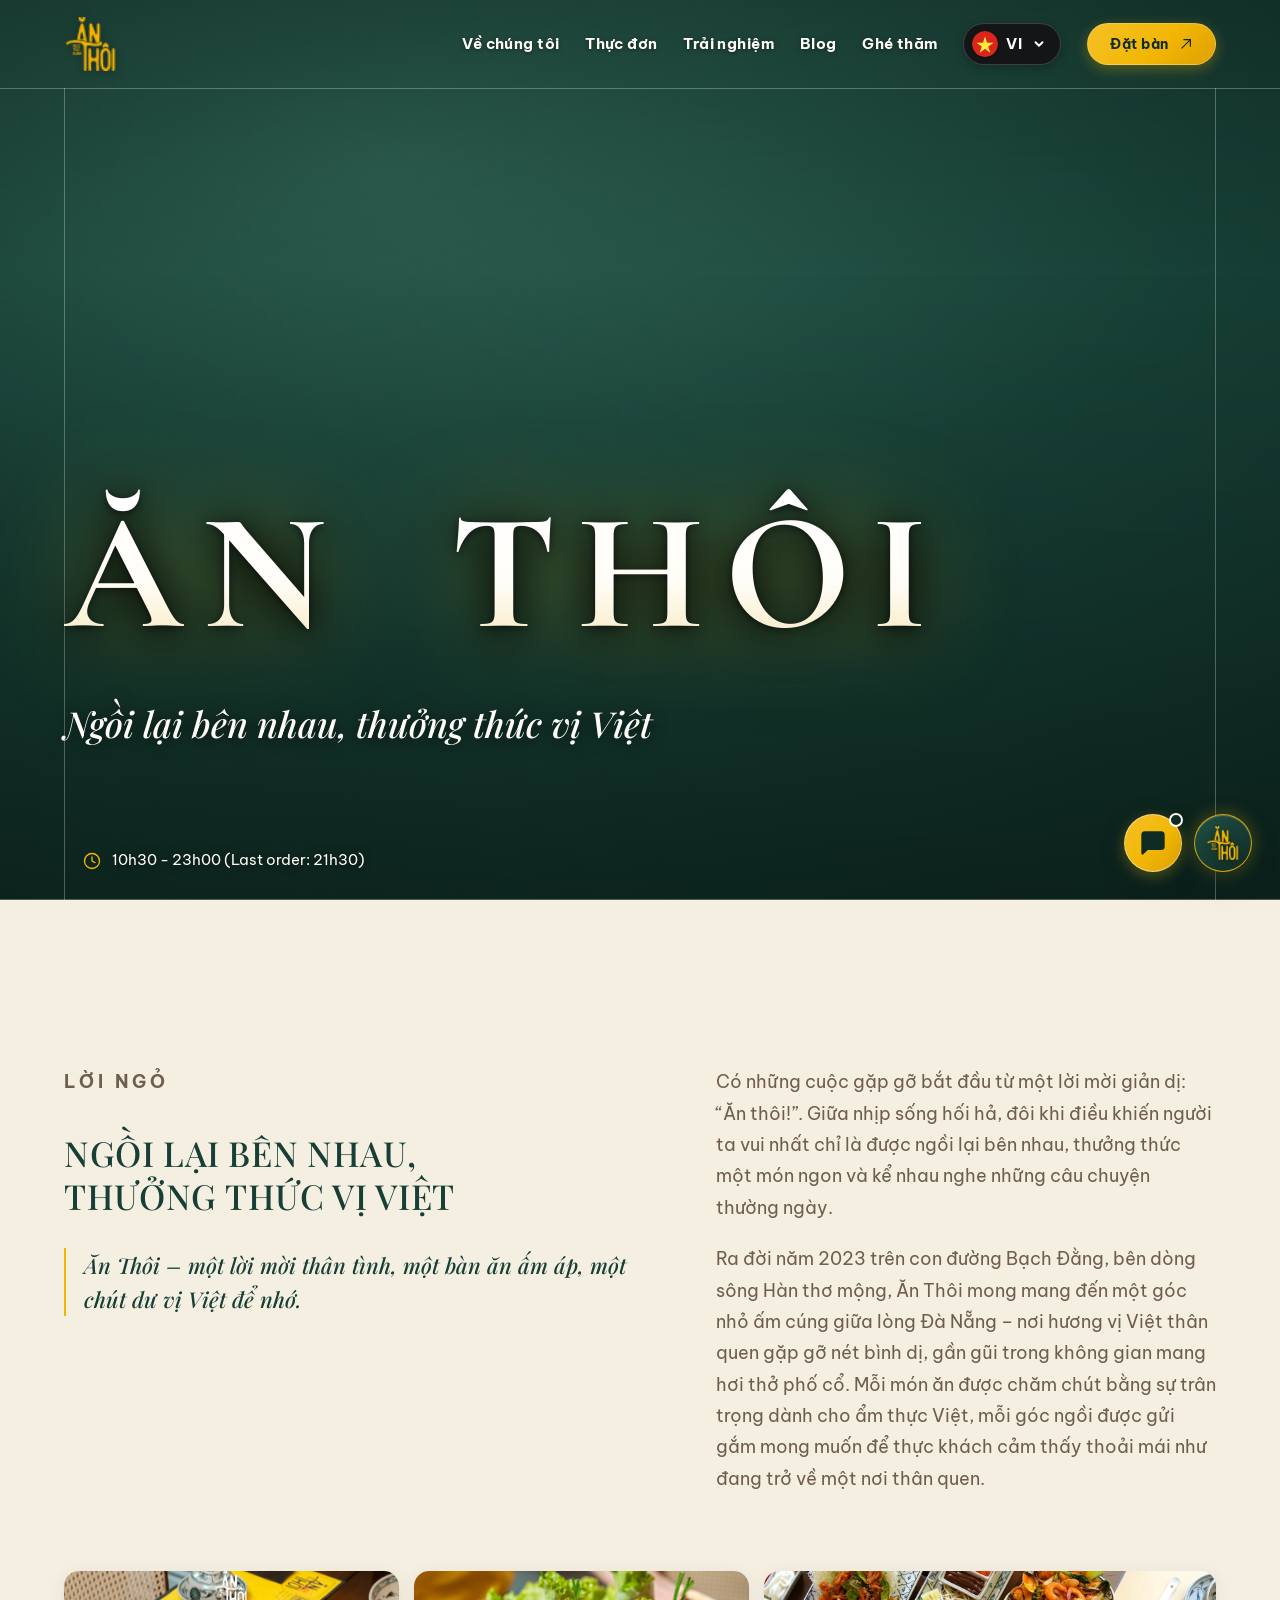
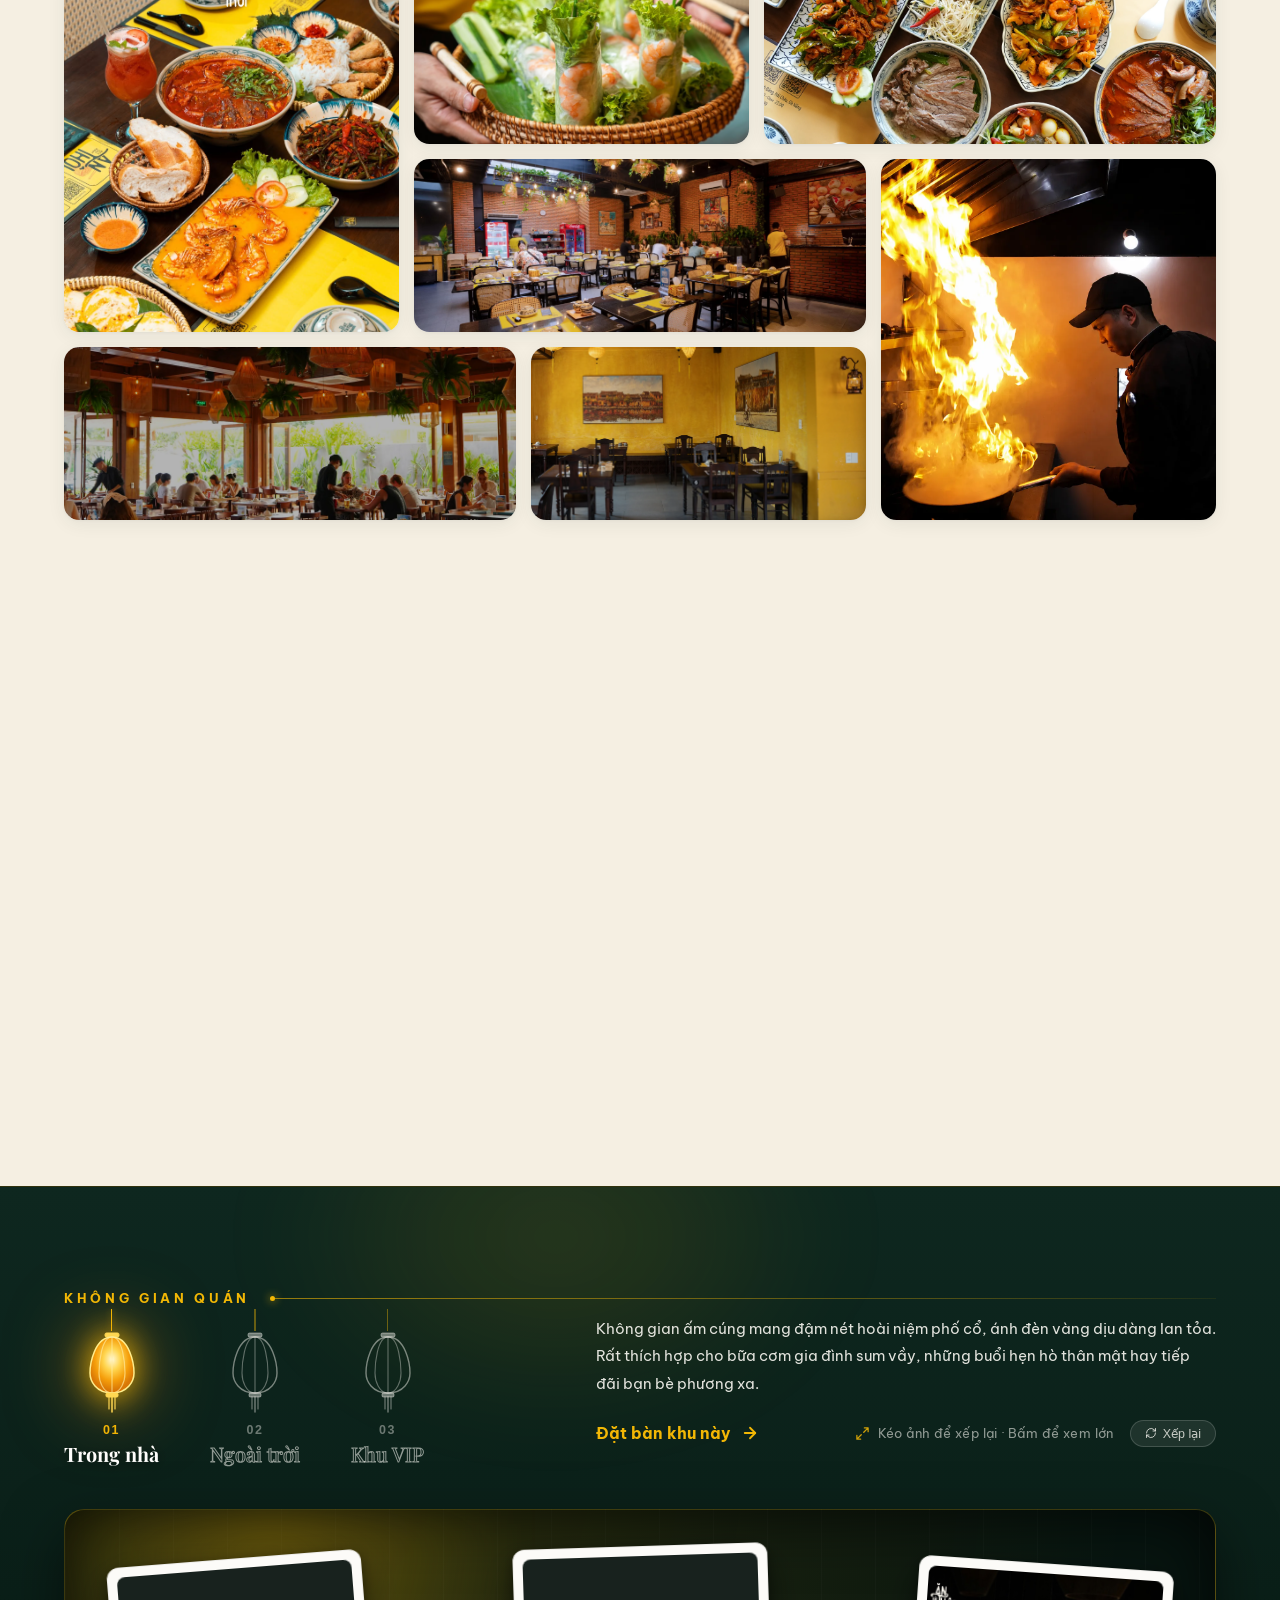
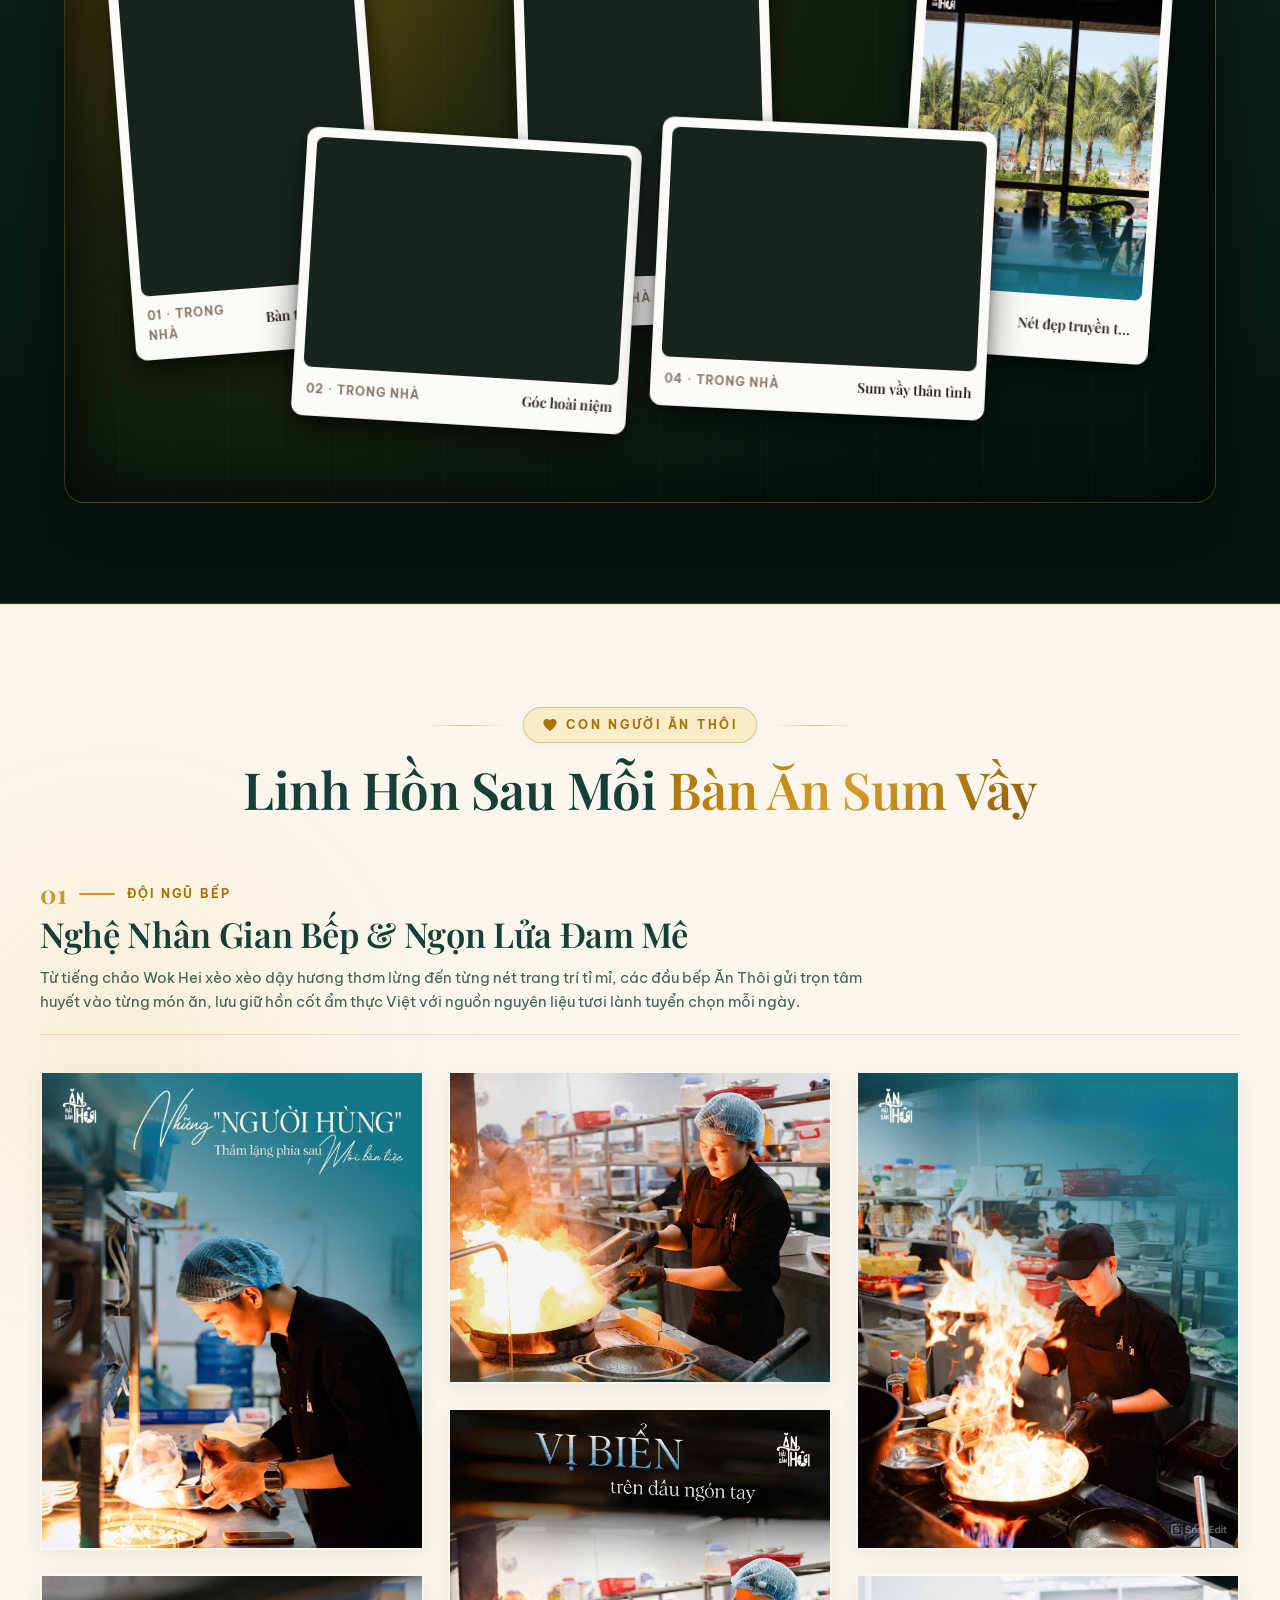
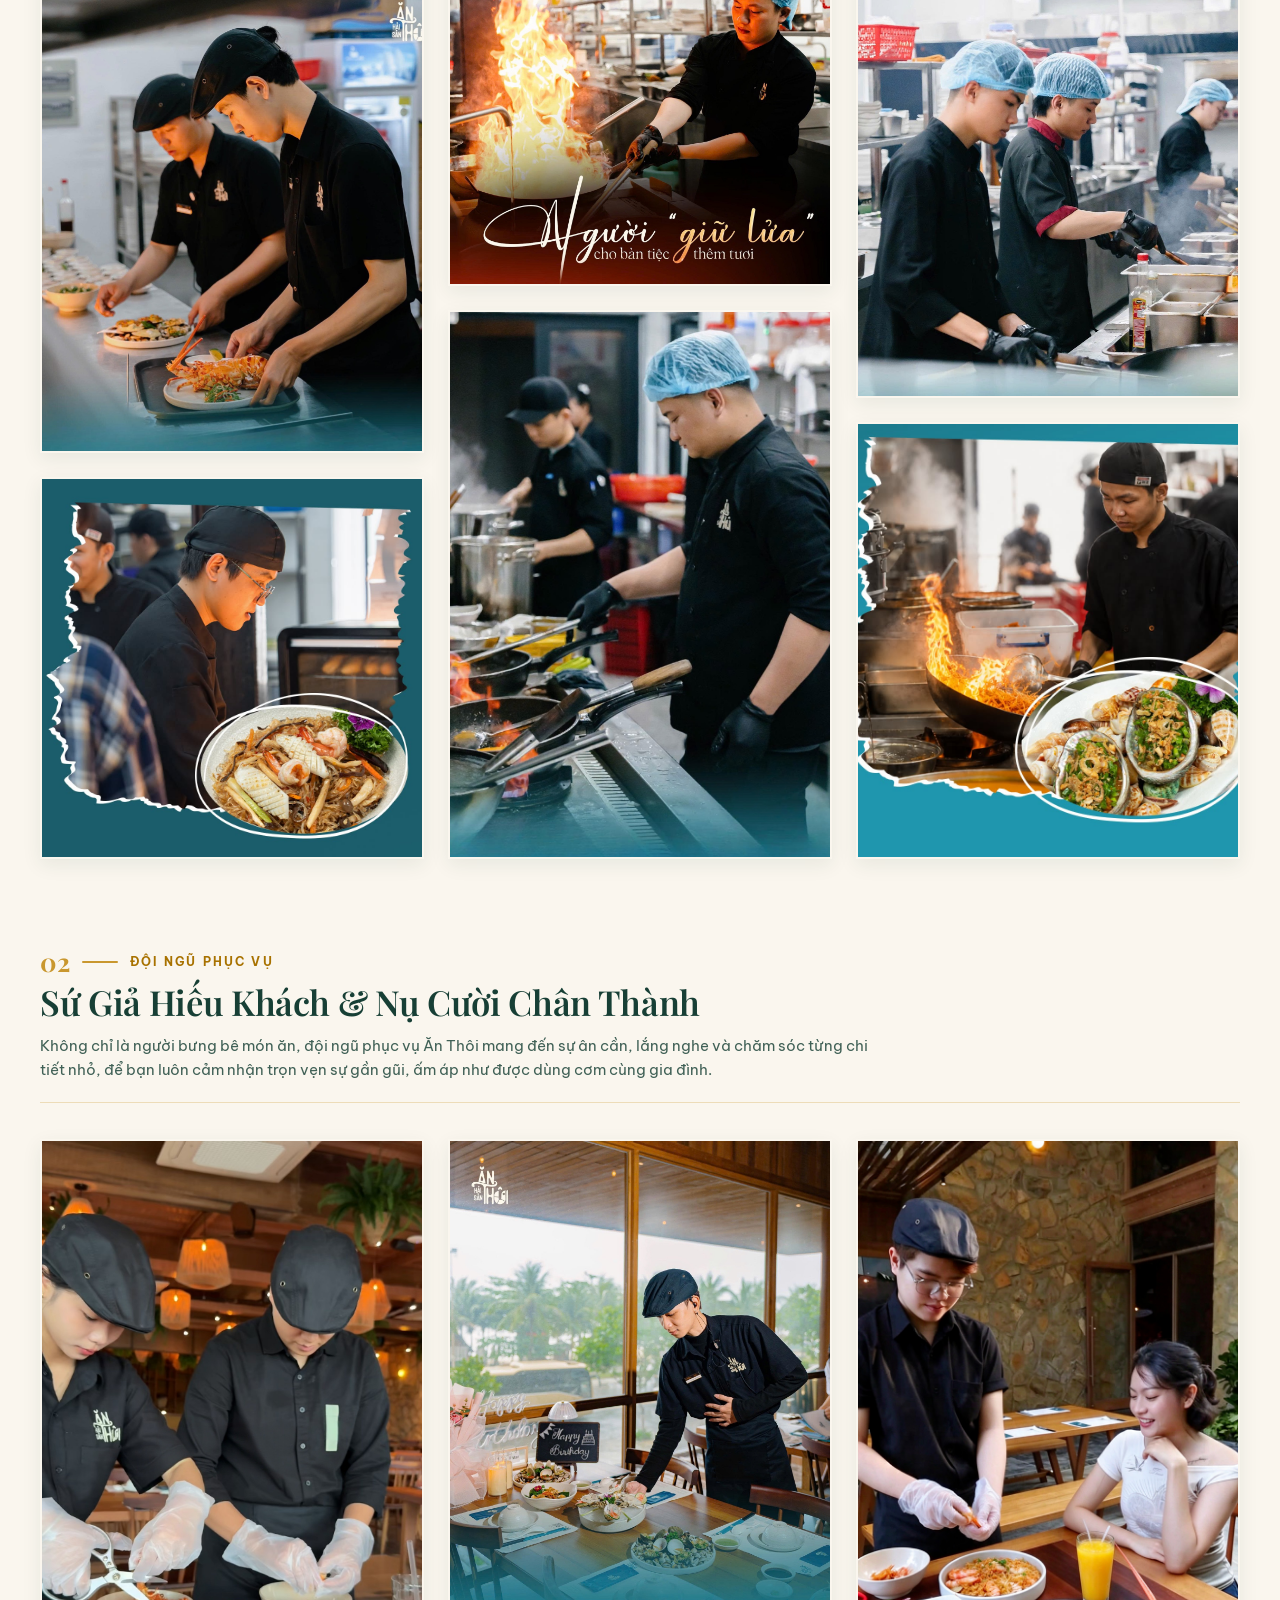
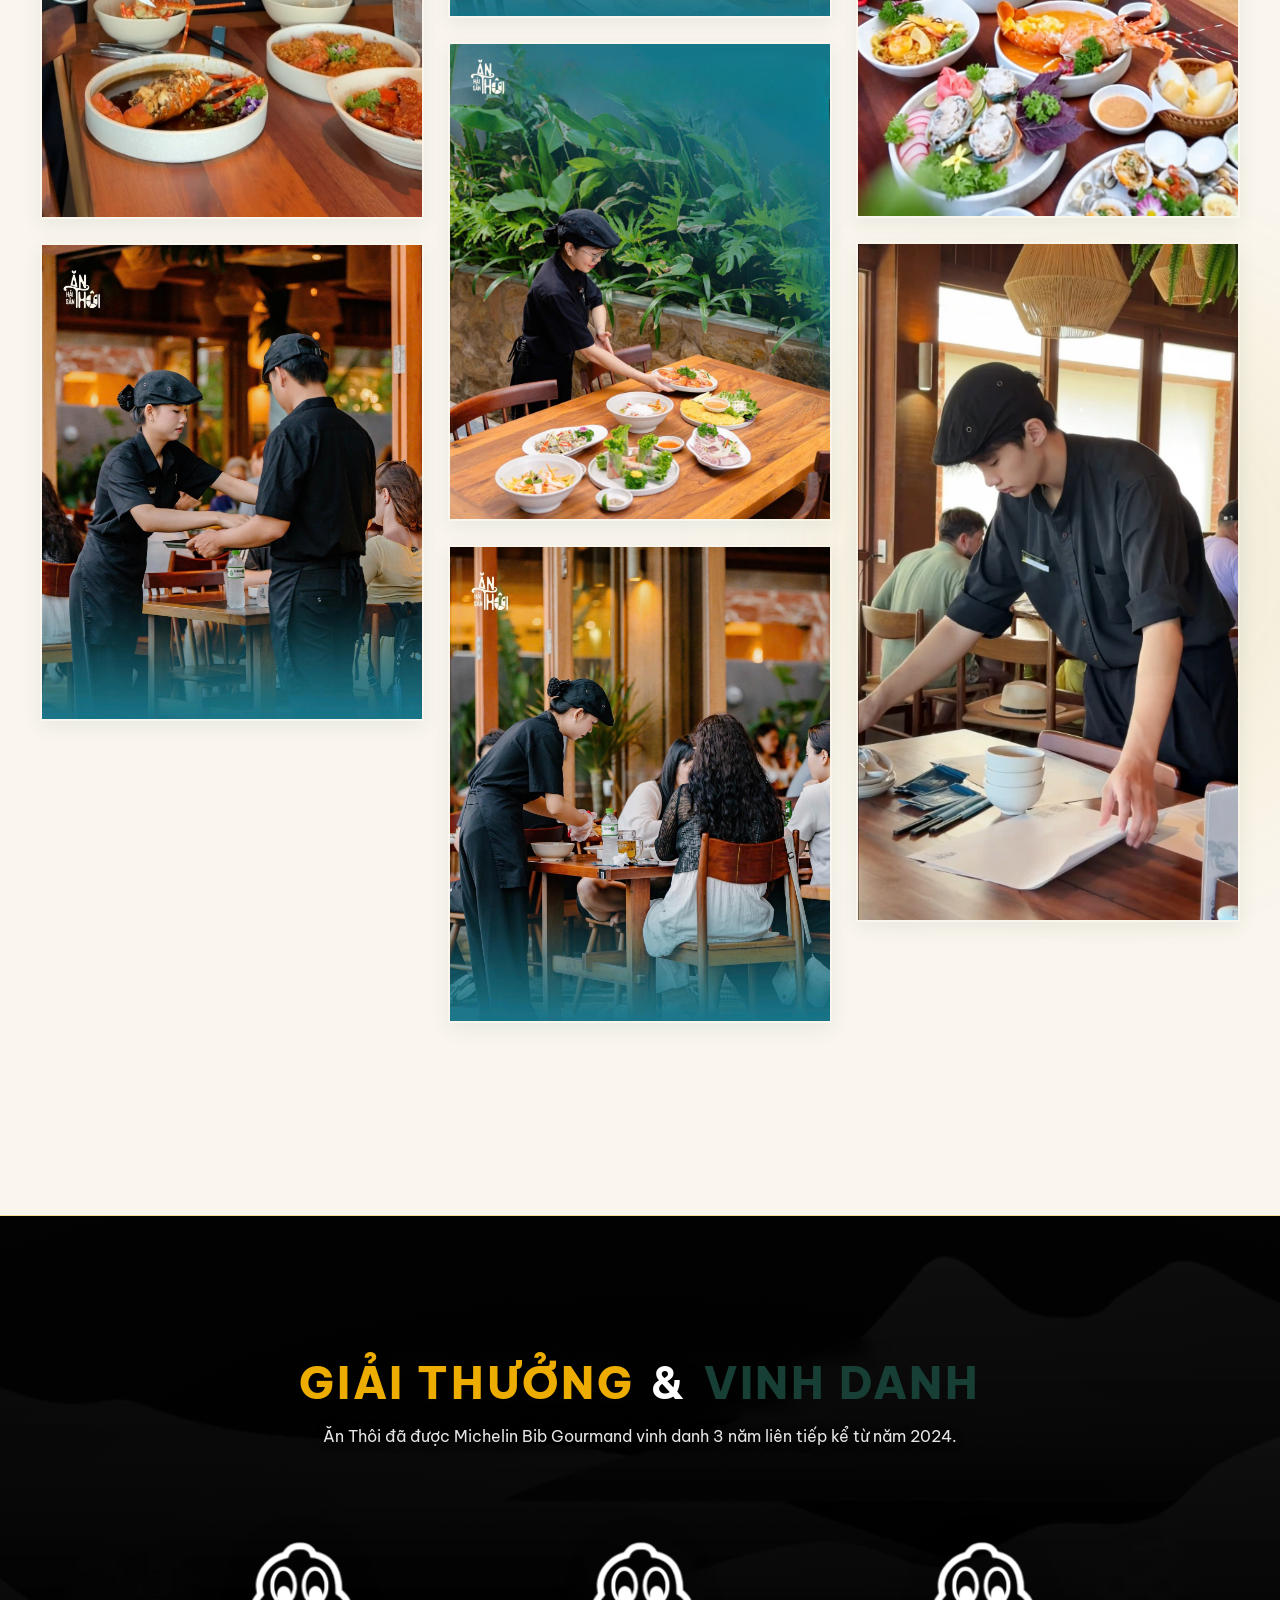
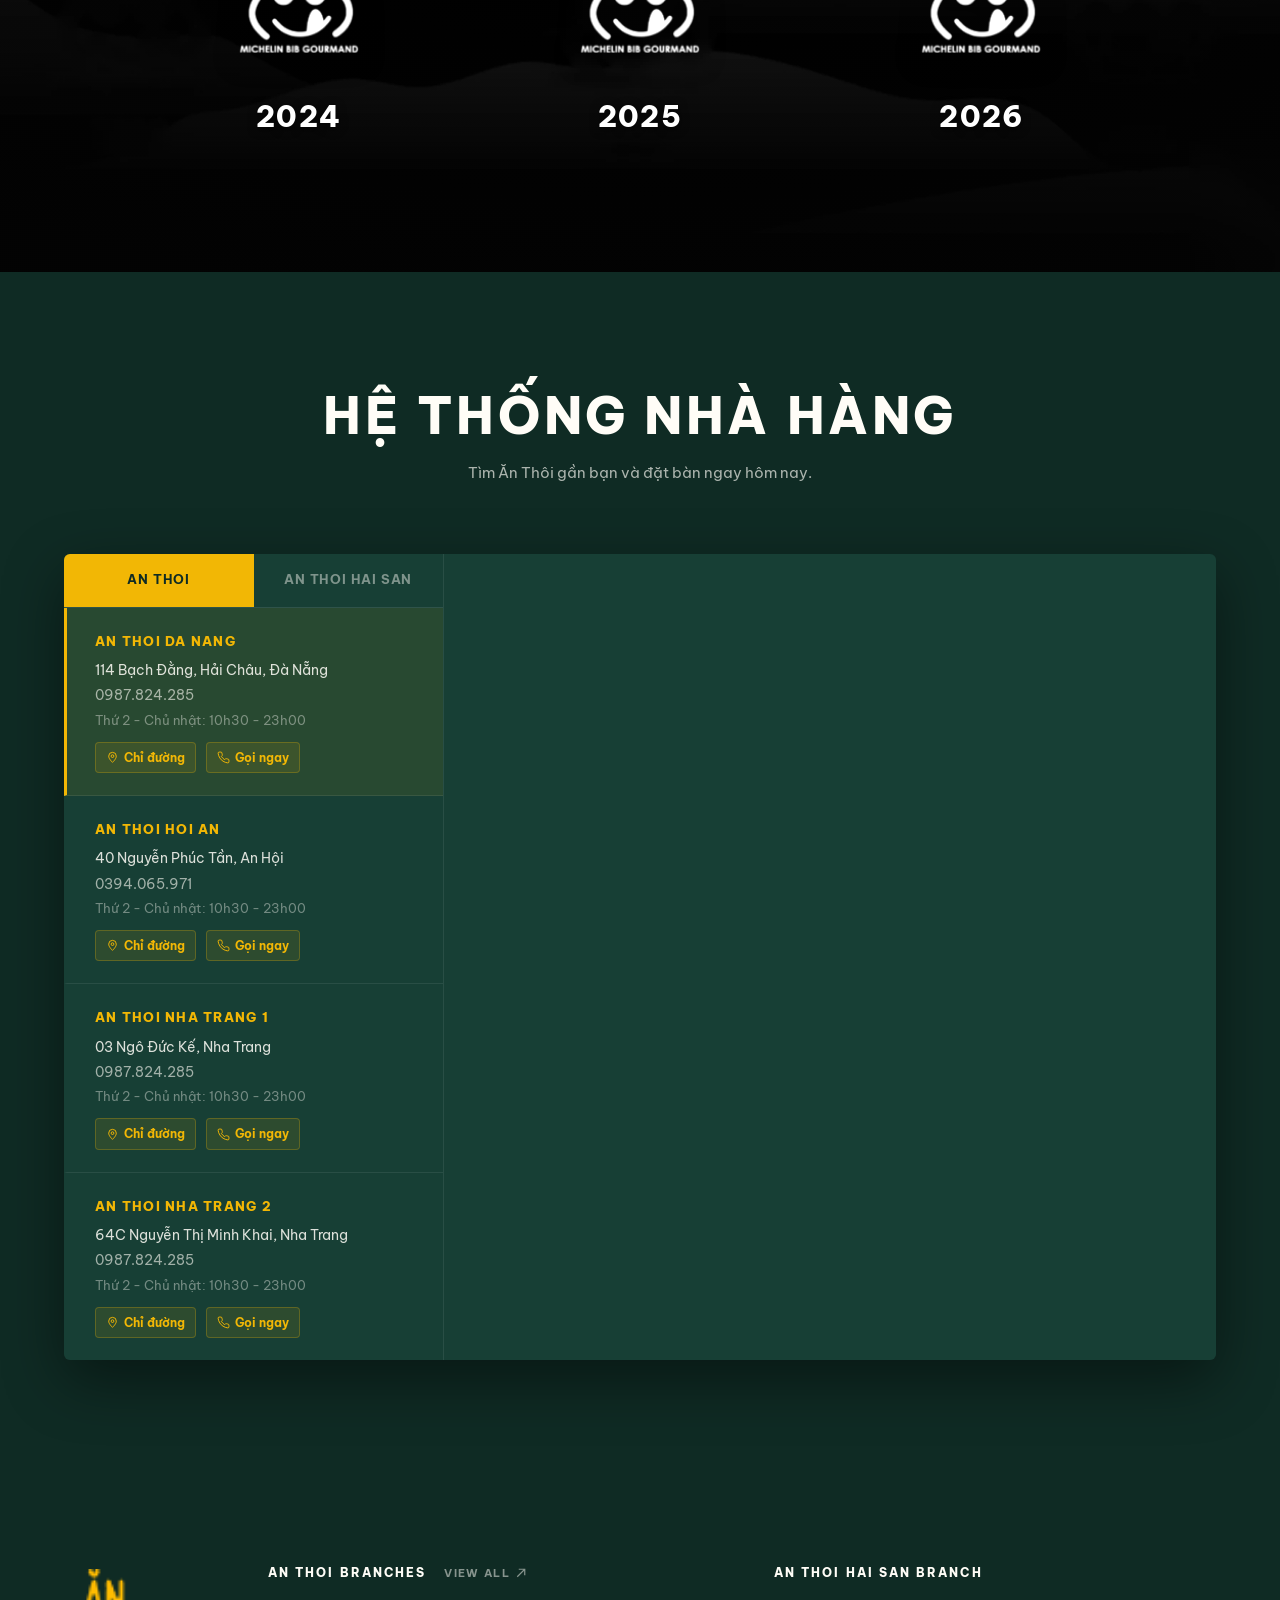
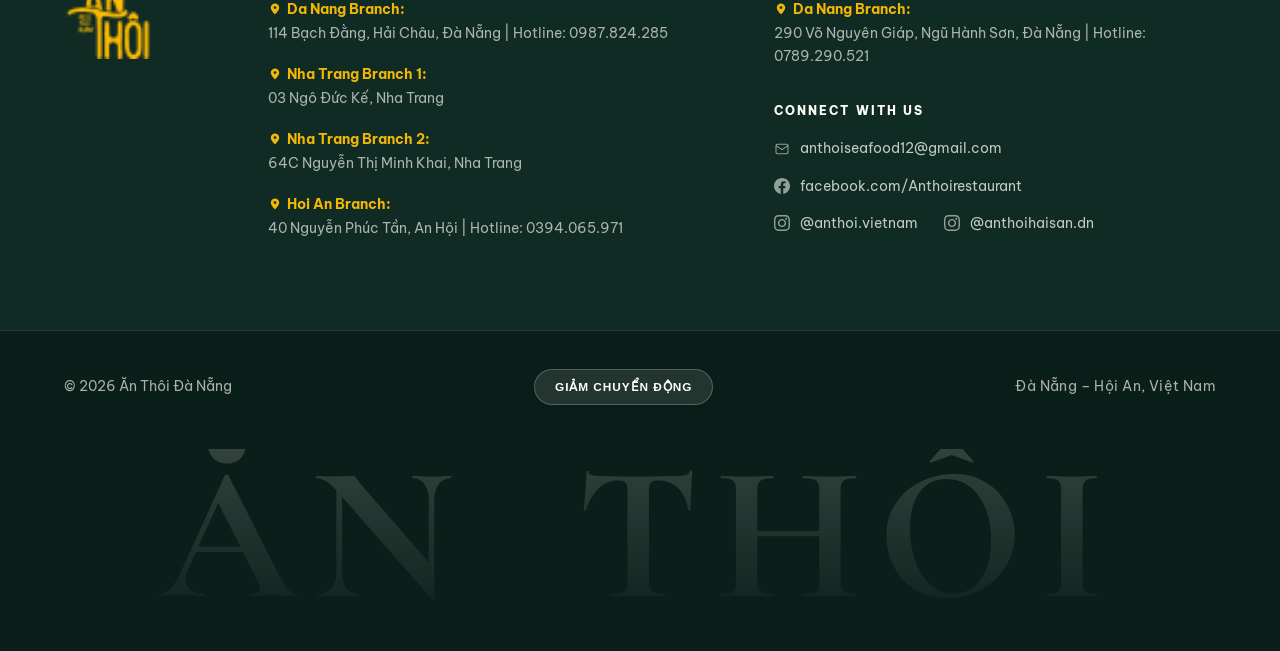
==== commit 619c0505: "1" ====
--- a/index.html
+++ b/index.html
@@ -12,6 +12,7 @@
 <link rel="stylesheet" href="css/style.css">
 <link rel="stylesheet" href="css/chatbot.css">
 <link rel="stylesheet" href="css/space-gallery.css">
+<link rel="stylesheet" href="css/connguoi.css">
 </head>
 <body>
 <header class="header"><div class="header__in">
@@ -325,6 +326,173 @@
   </div>
 </section>
 
+<!-- ==========================================================
+     CON NGƯỜI ĂN THÔI (KITCHEN & SERVICE TEAM SHOWCASE)
+     ========================================================== -->
+<section class="people-sec reveal" id="con-nguoi" aria-label="Con người Ăn Thôi - Đội ngũ Bếp &amp; Phục vụ">
+  <div class="people-sec__glow people-sec__glow--1" aria-hidden="true"></div>
+  <div class="people-sec__glow people-sec__glow--2" aria-hidden="true"></div>
+
+  <div class="wrap people-sec__in">
+    <!-- Header -->
+    <div class="people-sec__head">
+      <div class="people-eyebrow-row">
+        <span class="people-eyebrow-line" aria-hidden="true"></span>
+        <span class="people-badge">
+          <svg viewBox="0 0 24 24" width="16" height="16" fill="currentColor" aria-hidden="true">
+            <path d="M12 21.35l-1.45-1.32C5.4 15.36 2 12.28 2 8.5 2 5.42 4.42 3 7.5 3c1.74 0 3.41.81 4.5 2.09C13.09 3.81 14.76 3 16.5 3 19.58 3 22 5.42 22 8.5c0 3.78-3.4 6.86-8.55 11.54L12 21.35z"/>
+          </svg>
+          <span data-i18n="people_badge">CON NGƯỜI ĂN THÔI</span>
+        </span>
+        <span class="people-eyebrow-line" aria-hidden="true"></span>
+      </div>
+
+      <h2 class="people-sec__title">
+        <span data-i18n="people_heading_1">Linh Hồn Sau Mỗi</span>
+        <span class="people-gold" data-i18n="people_heading_gold"> Bàn Ăn Sum Vầy</span>
+      </h2>
+    </div>
+
+    <!-- ========================================================
+         CHƯƠNG 01: NGHỆ NHÂN GIAN BẾP & NGỌN LỬA NGHỀ (7 ẢNH)
+         ======================================================== -->
+    <section class="people-chapter" id="chapter-bep" data-category="bep">
+      <div class="people-chapter__head">
+        <div class="people-chapter__eyebrow">
+          <span class="people-chapter__num">01</span>
+          <span class="people-chapter__line" aria-hidden="true"></span>
+          <span class="people-chapter__tag" data-i18n="people_tag_bep">ĐỘI NGŨ BẾP</span>
+        </div>
+        <h3 class="people-chapter__title" data-i18n="people_bep_title">Nghệ Nhân Gian Bếp &amp; Ngọn Lửa Đam Mê</h3>
+        <p class="people-chapter__desc" data-i18n="people_bep_desc">
+          Từ tiếng chảo Wok Hei xèo xèo dậy hương thơm lừng đến từng nét trang trí tỉ mỉ, các đầu bếp Ăn Thôi gửi trọn tâm huyết vào từng món ăn, lưu giữ hồn cốt ẩm thực Việt với nguồn nguyên liệu tươi lành tuyển chọn mỗi ngày.
+        </p>
+      </div>
+
+      <!-- Exhibition Wall (3 balanced columns: 2 - 3 - 2) -->
+      <div class="people-wall">
+        <!-- Cột 1 (2 ảnh) -->
+        <div class="people-col">
+          <!-- 1. Bếp 1 -->
+          <div class="people-cell" data-category="bep">
+            <img src="image/connguoi/bep/bep1.jpg" alt="Tỉ mỉ sơ chế nguyên liệu Ăn Thôi" loading="lazy">
+          </div>
+
+          <!-- 2. Bếp 4 -->
+          <div class="people-cell" data-category="bep">
+            <img src="image/connguoi/bep/bep4.png" alt="Bàn tay tài hoa của đầu bếp Ăn Thôi" loading="lazy">
+          </div>
+
+          <!-- 8. Bếp 8 -->
+          <div class="people-cell" data-category="bep">
+            <img src="image/connguoi/bep/bep8.jpg" alt="Khoảnh khắc tận tâm của nghệ nhân gian bếp Ăn Thôi" loading="lazy">
+          </div>
+        </div>
+
+        <!-- Cột 2 (3 ảnh: Hero landscape ở giữa) -->
+        <div class="people-col">
+          <!-- 3. Bếp 7 (Hero Wok Hei Flame) -->
+          <div class="people-cell people-cell--featured" data-category="bep">
+            <img src="image/connguoi/bep/bep7.jpg" alt="Đồng đội gian bếp Ăn Thôi và ngọn lửa Wok Hei" loading="lazy">
+          </div>
+
+          <!-- 4. Bếp 3 -->
+          <div class="people-cell" data-category="bep">
+            <img src="image/connguoi/bep/bep3.jpg" alt="Chăm chút món ăn Ăn Thôi" loading="lazy">
+          </div>
+
+          <!-- 5. Bếp 5 -->
+          <div class="people-cell" data-category="bep">
+            <img src="image/connguoi/bep/bep5.png" alt="Nụ cười đầu bếp Ăn Thôi" loading="lazy">
+          </div>
+        </div>
+
+        <!-- Cột 3 (2 ảnh) -->
+        <div class="people-col">
+          <!-- 6. Bếp 2 -->
+          <div class="people-cell" data-category="bep">
+            <img src="image/connguoi/bep/bep2.jpeg" alt="Kỹ nghệ lửa lớn Wok Hei tại Ăn Thôi" loading="lazy">
+          </div>
+
+          <!-- 7. Bếp 6 -->
+          <div class="people-cell" data-category="bep">
+            <img src="image/connguoi/bep/bep6.png" alt="Trau chuốt hương vị món ăn Ăn Thôi" loading="lazy">
+          </div>
+
+          <!-- 9. Bếp 9 -->
+          <div class="people-cell" data-category="bep">
+            <img src="image/connguoi/bep/bep9.jpg" alt="Nghệ nhân gia vị và tình yêu ẩm thực Ăn Thôi" loading="lazy">
+          </div>
+        </div>
+      </div>
+    </section>
+
+    <!-- ========================================================
+         CHƯƠNG 02: SỨ GIẢ PHỤC VỤ & NỤ CƯỜI CHÂN THÀNH (7 ẢNH)
+         ======================================================== -->
+    <section class="people-chapter" id="chapter-phucvu" data-category="phucvu">
+      <div class="people-chapter__head">
+        <div class="people-chapter__eyebrow">
+          <span class="people-chapter__num">02</span>
+          <span class="people-chapter__line" aria-hidden="true"></span>
+          <span class="people-chapter__tag" data-i18n="people_tag_phucvu">ĐỘI NGŨ PHỤC VỤ</span>
+        </div>
+        <h3 class="people-chapter__title" data-i18n="people_pv_title">Sứ Giả Hiếu Khách &amp; Nụ Cười Chân Thành</h3>
+        <p class="people-chapter__desc" data-i18n="people_pv_desc">
+          Không chỉ là người bưng bê món ăn, đội ngũ phục vụ Ăn Thôi mang đến sự ân cần, lắng nghe và chăm sóc từng chi tiết nhỏ, để bạn luôn cảm nhận trọn vẹn sự gần gũi, ấm áp như được dùng cơm cùng gia đình.
+        </p>
+      </div>
+
+      <!-- Exhibition Wall (3 balanced columns: 2 - 3 - 2) -->
+      <div class="people-wall">
+        <!-- Cột 1 (2 ảnh) -->
+        <div class="people-col">
+          <!-- 8. Phục vụ 1 (9:16 Tall Portrait) -->
+          <div class="people-cell" data-category="phucvu">
+            <img src="image/connguoi/nhanvien/nv1.jpg" alt="Tách tôm hùm tại bàn cho thực khách Ăn Thôi" loading="lazy">
+          </div>
+
+          <!-- 9. Phục vụ 5 -->
+          <div class="people-cell" data-category="phucvu">
+            <img src="image/connguoi/nhanvien/nv5.jpg" alt="Tận tụy phục vụ Ăn Thôi" loading="lazy">
+          </div>
+        </div>
+
+        <!-- Cột 2 (3 ảnh: Bàn tiệc & Không gian ấm áp) -->
+        <div class="people-col">
+          <!-- 10. Phục vụ 2 (Birthday table setting) -->
+          <div class="people-cell" data-category="phucvu">
+            <img src="image/connguoi/nhanvien/nv2.jpg" alt="Chu đáo sửa soạn bàn tiệc Ăn Thôi" loading="lazy">
+          </div>
+
+          <!-- 11. Phục vụ 6 (Garden Dining Abundance) -->
+          <div class="people-cell people-cell--featured" data-category="phucvu">
+            <img src="image/connguoi/nhanvien/nv6.jpg" alt="Chăm sóc bàn tiệc hải sản Ăn Thôi" loading="lazy">
+          </div>
+
+          <!-- 12. Phục vụ 3 -->
+          <div class="people-cell" data-category="phucvu">
+            <img src="image/connguoi/nhanvien/nv3.jpg" alt="Ân cần tư vấn thực khách Ăn Thôi" loading="lazy">
+          </div>
+        </div>
+
+        <!-- Cột 3 (2 ảnh 9:16 Tall Portraits: Đầy đủ người & món ăn) -->
+        <div class="people-col">
+          <!-- 13. Phục vụ 7 (Smiling diner at lavish banquet) -->
+          <div class="people-cell" data-category="phucvu">
+            <img src="image/connguoi/nhanvien/nv7.jpg" alt="Đội ngũ phục vụ Ăn Thôi thân tình bên bàn tiệc" loading="lazy">
+          </div>
+
+          <!-- 14. Phục vụ 4 -->
+          <div class="people-cell" data-category="phucvu">
+            <img src="image/connguoi/nhanvien/nv4.jpg" alt="Nét duyên dáng hiếu khách Ăn Thôi" loading="lazy">
+          </div>
+        </div>
+      </div>
+    </section>
+  </div>
+</section>
+
 <section class="awards-sec reveal" aria-label="Giải thưởng &amp; Vinh danh">
   <div class="awards-sec__in wrap">
     <h2 class="awards-sec__title">
@@ -657,4 +825,5 @@
 <script src="js/chatbot-data.js"></script>
 <script src="js/chatbot.js"></script>
 <script src="js/space-gallery.js"></script>
+<script src="js/connguoi.js"></script>
 </body></html>
--- a/css/style.css
+++ b/css/style.css
@@ -4820,3 +4820,975 @@
     gap: 14px;
   }
 }
+
+
+/* ==========================================================
+   KHÁCH HÀNG NÓI GÌ - 3D REVIEWS WALL
+   ========================================================== */
+.reviews {
+  position: relative;
+  background: radial-gradient(circle at 20% 50%, #153c31 0%, var(--green-d) 52%, #061711 100%);
+  color: var(--ivory);
+  overflow: hidden;
+  border-top: 1px solid rgba(242, 183, 5, 0.25);
+  border-bottom: 1px solid rgba(242, 183, 5, 0.25);
+}
+
+.reviews__wrap {
+  position: relative;
+  display: flex;
+  align-items: center;
+  justify-content: space-between;
+  min-height: clamp(660px, 100svh, 880px);
+  padding-block: clamp(40px, 5vw, 70px);
+}
+
+/* Cột trái (chữ & badges) */
+.reviews__text {
+  position: relative;
+  z-index: 10;
+  display: flex;
+  flex-direction: column;
+  align-items: flex-start;
+  width: min(100%, 430px);
+  flex-shrink: 0;
+}
+
+.reviews__eyebrow {
+  font-family: var(--f-body);
+  font-size: 0.78rem;
+  font-weight: 700;
+  letter-spacing: 0.22em;
+  text-transform: uppercase;
+  color: var(--gold);
+  margin-bottom: clamp(14px, 2vw, 22px);
+}
+
+.reviews__score-wrap {
+  display: flex;
+  flex-direction: column;
+  gap: 10px;
+  margin-bottom: clamp(20px, 2.5vw, 28px);
+}
+
+/* Con số lớn với font-variant-numeric: lining-nums */
+.reviews__num,
+.reviews__count {
+  font-family: var(--f-head);
+  font-size: clamp(4.8rem, 9.5vw, 9.5rem);
+  font-weight: 400;
+  line-height: 0.95;
+  letter-spacing: -0.03em;
+  color: var(--ivory);
+  font-variant-numeric: lining-nums;
+  -webkit-font-feature-settings: "lnum" 1;
+  font-feature-settings: "lnum" 1;
+}
+
+.reviews__rating {
+  display: flex;
+  align-items: center;
+  gap: 12px;
+  flex-wrap: wrap;
+}
+
+.reviews__stars {
+  color: var(--gold);
+  font-size: 1.15rem;
+  letter-spacing: 3px;
+  line-height: 1;
+}
+
+.reviews__rating-text {
+  font-family: var(--f-body);
+  font-size: 1.02rem;
+  color: rgba(255, 253, 247, 0.9);
+  font-weight: 500;
+}
+
+/* Hai khối Google Reviews & Tripadvisor */
+.reviews__badges {
+  display: flex;
+  flex-direction: column;
+  gap: 12px;
+  width: 100%;
+  max-width: 370px;
+  margin-bottom: clamp(22px, 3vw, 32px);
+}
+
+.reviews__badge {
+  display: flex;
+  align-items: center;
+  gap: 14px;
+  padding: 12px 18px;
+  background: rgba(255, 253, 247, 0.05);
+  border: 1px solid rgba(255, 253, 247, 0.15);
+  border-radius: 14px;
+  color: var(--ivory);
+  text-decoration: none;
+  backdrop-filter: blur(8px);
+  -webkit-backdrop-filter: blur(8px);
+  transition: all 0.3s var(--ease);
+}
+
+.reviews__badge:hover,
+.reviews__badge:focus-visible {
+  background: rgba(255, 253, 247, 0.1);
+  border-color: rgba(242, 183, 5, 0.5);
+  transform: translateY(-2px);
+  box-shadow: 0 6px 20px rgba(0, 0, 0, 0.25);
+}
+
+.reviews__badge-icon {
+  flex-shrink: 0;
+  display: flex;
+  align-items: center;
+  justify-content: center;
+}
+
+.reviews__badge-body {
+  flex: 1;
+  min-width: 0;
+}
+
+.reviews__badge-head {
+  display: flex;
+  align-items: center;
+  gap: 8px;
+  margin-bottom: 2px;
+}
+
+.reviews__badge-name {
+  font-size: 0.88rem;
+  font-weight: 700;
+  letter-spacing: 0.01em;
+}
+
+.reviews__badge-score {
+  font-size: 0.74rem;
+  font-weight: 700;
+  padding: 1px 7px;
+  border-radius: 999px;
+  background: rgba(242, 183, 5, 0.2);
+  color: var(--gold);
+  border: 1px solid rgba(242, 183, 5, 0.4);
+}
+
+.reviews__badge-sub {
+  font-size: 0.75rem;
+  color: rgba(255, 253, 247, 0.7);
+  margin: 0;
+  white-space: nowrap;
+  overflow: hidden;
+  text-overflow: ellipsis;
+}
+
+.reviews__badge-arrow {
+  color: var(--gold);
+  transition: transform 0.3s var(--ease);
+  flex-shrink: 0;
+}
+
+.reviews__badge:hover .reviews__badge-arrow {
+  transform: translateX(3px);
+}
+
+.reviews__link {
+  display: inline-flex;
+  align-items: center;
+  gap: 10px;
+  color: var(--ivory);
+  font-family: var(--f-body);
+  font-size: 1rem;
+  font-weight: 600;
+  text-decoration: underline;
+  text-underline-offset: 6px;
+  text-decoration-thickness: 1.5px;
+  transition: color 0.3s var(--ease), letter-spacing 0.35s var(--ease);
+}
+
+.reviews__link:hover,
+.reviews__link:focus-visible {
+  color: var(--gold);
+  letter-spacing: 0.04em;
+}
+
+.reviews__link svg {
+  transition: transform 0.3s var(--ease);
+}
+
+.reviews__link:hover svg {
+  transform: translateX(4px);
+}
+
+/* Cột phải: Bức tường review */
+.reviews__wall {
+  position: absolute;
+  inset: 0;
+  pointer-events: none;
+  perspective: 1700px;
+  perspective-origin: 30% 50%;
+}
+
+.reviews__stage-wrap {
+  position: absolute;
+  inset: 0;
+  perspective: inherit;
+  perspective-origin: inherit;
+  pointer-events: none;
+}
+
+/* Nới stage: right: -14%, width: 78%, bottom: -20%, top: -10% */
+/* Bỏ overflow: hidden -> overflow: visible */
+/* mask-image 2 chiều: mờ dần hai mép trái/phải và trên/dưới, mask-composite: intersect */
+.reviews__stage {
+  position: absolute;
+  top: -10%;
+  bottom: -20%;
+  right: -14%;
+  width: 78%;
+  display: flex;
+  gap: 18px;
+  transform-style: preserve-3d;
+  transform-origin: center center;
+  overflow: visible; /* Bỏ overflow: hidden */
+  pointer-events: auto;
+
+  /* mask-image 2 chiều */
+  mask-image: 
+    linear-gradient(to right, transparent 0%, black 14%, black 86%, transparent 100%),
+    linear-gradient(to bottom, transparent 0%, black 10%, black 88%, transparent 100%);
+  -webkit-mask-image: 
+    linear-gradient(to right, transparent 0%, black 14%, black 86%, transparent 100%),
+    linear-gradient(to bottom, transparent 0%, black 10%, black 88%, transparent 100%);
+  mask-composite: intersect;
+  -webkit-mask-composite: source-in;
+
+  /* 3D tilt */
+  transform: rotateX(calc(10deg + var(--py, 0deg)))
+             rotateY(calc(-24deg + var(--px, 0deg)))
+             rotateZ(5deg)
+             scale(1.12);
+  transition: transform 0.5s var(--ease), opacity 0.6s ease;
+  opacity: 0;
+}
+
+.reviews__stage.is-ready {
+  opacity: 1;
+}
+
+.reviews__stage:hover .col__track {
+  animation-play-state: paused !important;
+}
+
+/* Cột ảnh */
+.col {
+  flex: 1 1 0;
+  min-width: 0;
+  height: 100%;
+  overflow: hidden;
+  position: relative;
+}
+
+.col__track {
+  display: flex;
+  flex-direction: column;
+  width: 100%;
+  will-change: transform;
+}
+
+/* Thẻ ảnh (chỉ dùng ảnh image/rw, hiển thị đúng tỉ lệ gốc) */
+.card--photo {
+  width: 100%;
+  border-radius: 14px;
+  overflow: hidden;
+  box-shadow: 0 14px 30px rgba(0, 0, 0, 0.35);
+  background: var(--cream);
+  margin-bottom: 18px; /* KHÔNG dùng gap để vòng lặp -50% chuẩn */
+  flex-shrink: 0;
+  transition: transform 0.3s var(--ease), box-shadow 0.3s var(--ease);
+}
+
+.card--photo img {
+  width: 100%;
+  height: auto;
+  display: block;
+  object-fit: cover;
+  transition: transform 0.4s var(--ease);
+}
+
+.card--photo:hover img {
+  transform: scale(1.03);
+}
+
+/* Cuộn dọc vô hạn ngược chiều nhau */
+@keyframes colScrollUp {
+  0% { transform: translateY(0); }
+  100% { transform: translateY(-50%); }
+}
+
+@keyframes colScrollDown {
+  0% { transform: translateY(-50%); }
+  100% { transform: translateY(0); }
+}
+
+/* Responsive */
+@media (max-width: 1200px) {
+  .reviews__stage {
+    right: -10%;
+    width: 82%;
+    gap: 14px;
+  }
+}
+
+@media (max-width: 900px) {
+  .reviews__wrap {
+    flex-direction: column;
+    min-height: auto;
+    padding-block: 50px 30px;
+    gap: 36px;
+  }
+
+  .reviews__text {
+    align-items: center;
+    text-align: center;
+    width: 100%;
+    max-width: 580px;
+  }
+
+  .reviews__score-wrap {
+    align-items: center;
+  }
+
+  .reviews__badges {
+    flex-direction: row;
+    max-width: 100%;
+  }
+
+  .reviews__badge {
+    flex: 1;
+  }
+
+  .reviews__wall {
+    position: relative;
+    inset: auto;
+    width: 100%;
+    height: 520px;
+    min-height: 520px;
+    perspective: 1200px;
+    perspective-origin: 50% 50%;
+  }
+
+  .reviews__stage {
+    position: relative;
+    top: auto;
+    bottom: auto;
+    right: auto;
+    width: 100%;
+    height: 100%;
+    transform: rotateX(6deg) rotateY(-14deg) rotateZ(2deg) scale(1.02);
+    justify-content: center;
+    gap: 14px;
+  }
+
+  /* Chỉ hiện 3 cột đầu */
+  .col:nth-child(n+4) {
+    display: none !important;
+  }
+}
+
+@media (max-width: 600px) {
+  .reviews__num,
+  .reviews__count {
+    font-size: clamp(3.6rem, 15vw, 5.5rem);
+  }
+
+  .reviews__badges {
+    flex-direction: column;
+  }
+
+  .reviews__wall {
+    height: 460px;
+    min-height: 460px;
+  }
+}
+
+/* Tôn trọng prefers-reduced-motion và .reduce-motion */
+@media (prefers-reduced-motion: reduce) {
+  .col__track {
+    animation: none !important;
+  }
+  .reviews__stage {
+    transform: none !important;
+  }
+}
+
+.reduce-motion .col__track {
+  animation: none !important;
+}
+
+.reduce-motion .reviews__stage {
+  transform: none !important;
+}
+
+/* ==========================================================
+   TRẢI NGHIỆM ĐƯA CHÚNG TA ĐẾN KỶ NIỆM (CUSTOMER MEMORY WALL)
+   Khối ảnh khách hàng trải nghiệm thực tế tại Ăn Thôi
+   ========================================================== */
+.memory-sec {
+  position: relative;
+  background: linear-gradient(180deg, #faf6ee 0%, #f6f0e4 50%, #eee6d6 100%);
+  color: var(--brown);
+  padding-block: clamp(80px, 9vw, 130px);
+  overflow: hidden;
+  border-top: 1px solid rgba(242, 183, 5, 0.25);
+  border-bottom: 1px solid rgba(242, 183, 5, 0.25);
+}
+
+/* Hiệu ứng vầng sáng ambient nền */
+.memory-sec__decor {
+  position: absolute;
+  border-radius: 50%;
+  pointer-events: none;
+  filter: blur(80px);
+  opacity: 0.45;
+}
+.memory-sec__decor--1 {
+  width: 480px;
+  height: 480px;
+  background: radial-gradient(circle, rgba(242, 183, 5, 0.16) 0%, transparent 70%);
+  top: -100px;
+  right: -80px;
+}
+.memory-sec__decor--2 {
+  width: 520px;
+  height: 520px;
+  background: radial-gradient(circle, rgba(23, 63, 53, 0.08) 0%, transparent 70%);
+  bottom: -120px;
+  left: -100px;
+}
+
+.memory-sec__head {
+  text-align: center;
+  max-width: 820px;
+  margin-inline: auto;
+  margin-bottom: clamp(40px, 5.5vw, 64px);
+  position: relative;
+  z-index: 2;
+}
+
+.memory-sec__badge {
+  display: inline-flex;
+  align-items: center;
+  gap: 8px;
+  padding: 6px 18px;
+  border-radius: 999px;
+  background: rgba(242, 183, 5, 0.14);
+  border: 1px solid rgba(242, 183, 5, 0.4);
+  font-family: var(--f-body);
+  font-size: 0.78rem;
+  font-weight: 700;
+  letter-spacing: 0.2em;
+  text-transform: uppercase;
+  color: var(--gold-d);
+  margin-bottom: 20px;
+  box-shadow: 0 2px 10px rgba(242, 183, 5, 0.08);
+}
+.memory-sec__badge-icon {
+  color: var(--gold);
+  font-size: 0.9rem;
+}
+
+.memory-sec__title {
+  font-family: var(--f-head);
+  font-size: clamp(2.1rem, 4.4vw, 3.8rem);
+  font-weight: 600;
+  line-height: 1.18;
+  letter-spacing: -0.01em;
+  color: var(--green);
+  margin-bottom: 18px;
+  display: flex;
+  flex-direction: column;
+  gap: 4px;
+}
+.memory-sec__title-accent {
+  font-style: italic;
+  font-weight: 400;
+  color: #8a6200;
+  font-size: 0.92em;
+}
+.memory-sec__title-main {
+  font-weight: 700;
+  color: var(--green);
+}
+
+.memory-sec__desc {
+  font-family: var(--f-body);
+  font-size: clamp(1rem, 1.25vw, 1.15rem);
+  line-height: 1.75;
+  color: var(--muted);
+  max-width: 680px;
+  margin-inline: auto;
+}
+
+/* Bố cục Bento Grid 3 cột nghệ thuật */
+.memory-grid {
+  display: grid;
+  grid-template-columns: repeat(3, 1fr);
+  gap: clamp(18px, 2.4vw, 30px);
+  align-items: start;
+  position: relative;
+  z-index: 2;
+}
+
+.memory-col {
+  display: flex;
+  flex-direction: column;
+  gap: clamp(18px, 2.4vw, 30px);
+}
+
+/* Thẻ ảnh kỷ niệm */
+.memory-card {
+  position: relative;
+  border-radius: 20px;
+  overflow: hidden;
+  background: var(--ivory);
+  border: 1px solid rgba(23, 63, 53, 0.1);
+  box-shadow: 0 10px 28px -4px rgba(23, 63, 53, 0.08), 0 2px 6px rgba(0, 0, 0, 0.03);
+  cursor: default;
+  outline: none;
+  transition: transform 0.45s var(--ease), box-shadow 0.45s var(--ease);
+}
+.memory-card:hover {
+  transform: translateY(-4px);
+  box-shadow: 0 16px 36px -4px rgba(23, 63, 53, 0.12);
+}
+
+.memory-card__media {
+  position: relative;
+  width: 100%;
+  overflow: hidden;
+  background: #e6dfce;
+}
+
+/* Tỉ lệ khung ảnh hài hòa theo từng loại ảnh */
+.memory-card--tall .memory-card__media {
+  aspect-ratio: 3 / 4;
+}
+.memory-card--wide .memory-card__media {
+  aspect-ratio: 16 / 10;
+}
+.memory-card--square .memory-card__media {
+  aspect-ratio: 1 / 1;
+}
+.memory-card--landscape .memory-card__media {
+  aspect-ratio: 4 / 3;
+}
+.memory-card--tallest .memory-card__media {
+  aspect-ratio: 9 / 13.5;
+}
+/* Thẻ tri kỷ hội ngộ: lấy phần phía dưới lên trên */
+.memory-card--tri-ky .memory-card__media {
+  aspect-ratio: 16 / 11;
+}
+.memory-card--tri-ky .memory-card__media img {
+  object-position: center 88%;
+}
+
+/* Căn chỉnh trên Desktop: Lề dưới của thẻ tri kỷ và cột 3 bằng chính xác với cột thứ 2 */
+@media (min-width: 981px) {
+  .memory-grid {
+    align-items: stretch;
+  }
+  .memory-col {
+    height: 100%;
+  }
+  .memory-col--3 {
+    display: flex;
+    flex-direction: column;
+  }
+  .memory-col--3 .memory-card--tallest {
+    flex-shrink: 0;
+  }
+  .memory-col--3 .memory-card--tallest .memory-card__media {
+    aspect-ratio: 9 / 12.8;
+  }
+  .memory-col--3 .memory-card--tri-ky {
+    flex: 1;
+    display: flex;
+    flex-direction: column;
+    min-height: 0;
+  }
+  .memory-col--3 .memory-card--tri-ky .memory-card__media {
+    flex: 1;
+    min-height: 0;
+    height: 100%;
+    aspect-ratio: unset;
+  }
+  .memory-col--3 .memory-card--tri-ky .memory-card__media img {
+    width: 100%;
+    height: 100%;
+    object-fit: cover;
+    object-position: center 88%;
+  }
+
+  /* Cột 1 tự giãn để lề dưới cả 3 cột phẳng đều tắp */
+  .memory-col--1 {
+    display: flex;
+    flex-direction: column;
+  }
+  .memory-col--1 .memory-card--tall {
+    flex-shrink: 0;
+  }
+  .memory-col--1 .memory-card--wide {
+    flex: 1;
+    display: flex;
+    flex-direction: column;
+    min-height: 0;
+  }
+  .memory-col--1 .memory-card--wide .memory-card__media {
+    flex: 1;
+    min-height: 0;
+    height: 100%;
+    aspect-ratio: unset;
+  }
+  .memory-col--1 .memory-card--wide .memory-card__media img {
+    width: 100%;
+    height: 100%;
+    object-fit: cover;
+    object-position: center center;
+  }
+}
+
+.memory-card__media img {
+  width: 100%;
+  height: 100%;
+  object-fit: cover;
+  display: block;
+  transition: transform 0.75s cubic-bezier(0.2, 0.7, 0.2, 1), filter 0.45s ease;
+  filter: saturate(1.02) contrast(1.02);
+}
+.memory-card:hover .memory-card__media img,
+.memory-card:focus-visible .memory-card__media img {
+  transform: scale(1.06);
+  filter: saturate(1.08) contrast(1.05);
+}
+
+/* Lớp phủ & Tag nổi */
+.memory-card__overlay {
+  position: absolute;
+  inset: 0;
+  display: flex;
+  flex-direction: column;
+  justify-content: space-between;
+  padding: clamp(16px, 2vw, 22px);
+  background: linear-gradient(
+    180deg,
+    rgba(15, 43, 36, 0.4) 0%,
+    transparent 38%,
+    rgba(15, 43, 36, 0.2) 60%,
+    rgba(15, 43, 36, 0.9) 100%
+  );
+  pointer-events: none;
+  transition: background 0.4s var(--ease);
+}
+.memory-card:hover .memory-card__overlay,
+.memory-card:focus-visible .memory-card__overlay {
+  background: linear-gradient(
+    180deg,
+    rgba(15, 43, 36, 0.48) 0%,
+    transparent 35%,
+    rgba(15, 43, 36, 0.25) 55%,
+    rgba(15, 43, 36, 0.95) 100%
+  );
+}
+
+.memory-card__tag {
+  align-self: flex-start;
+  padding: 5px 14px;
+  border-radius: 999px;
+  background: rgba(255, 255, 255, 0.92);
+  backdrop-filter: blur(8px);
+  -webkit-backdrop-filter: blur(8px);
+  color: var(--green);
+  font-family: var(--f-body);
+  font-size: 0.76rem;
+  font-weight: 700;
+  letter-spacing: 0.04em;
+  box-shadow: 0 4px 12px rgba(0, 0, 0, 0.14);
+  border: 1px solid rgba(255, 255, 255, 0.8);
+  transition: transform 0.3s var(--ease), background 0.3s;
+}
+.memory-card:hover .memory-card__tag,
+.memory-card:focus-visible .memory-card__tag {
+  transform: translateY(-2px);
+  background: #ffffff;
+  color: var(--gold-d);
+}
+
+.memory-card__info {
+  color: #ffffff;
+  transform: translateY(4px);
+  transition: transform 0.4s var(--ease);
+}
+.memory-card:hover .memory-card__info,
+.memory-card:focus-visible .memory-card__info {
+  transform: translateY(0);
+}
+
+.memory-card__name {
+  font-family: var(--f-head);
+  font-size: clamp(1.15rem, 1.45vw, 1.38rem);
+  font-weight: 600;
+  color: #ffffff;
+  margin-bottom: 4px;
+  line-height: 1.28;
+  text-shadow: 0 2px 8px rgba(0, 0, 0, 0.45);
+}
+.memory-card__sub {
+  font-family: var(--f-body);
+  font-size: clamp(0.82rem, 0.96vw, 0.92rem);
+  line-height: 1.48;
+  color: rgba(255, 253, 247, 0.92);
+  text-shadow: 0 1px 4px rgba(0, 0, 0, 0.4);
+}
+
+/* Thẻ trích dẫn tâm điểm */
+.memory-quote-card {
+  position: relative;
+  border-radius: 20px;
+  overflow: hidden;
+  background: linear-gradient(145deg, #173f35 0%, #0d2821 100%);
+  color: var(--ivory);
+  padding: clamp(28px, 3.8vw, 44px) clamp(22px, 2.6vw, 34px);
+  text-align: center;
+  border: 1px solid rgba(242, 183, 5, 0.35);
+  box-shadow: 0 16px 36px rgba(15, 43, 36, 0.22);
+}
+.memory-quote-card::before {
+  content: "";
+  position: absolute;
+  inset: 0;
+  background: radial-gradient(circle at 50% 0%, rgba(242, 183, 5, 0.16) 0%, transparent 65%);
+  pointer-events: none;
+}
+.memory-quote-card__inner {
+  position: relative;
+  z-index: 2;
+  display: flex;
+  flex-direction: column;
+  align-items: center;
+}
+.memory-quote-card__icon {
+  font-family: var(--f-head);
+  font-size: 3.8rem;
+  line-height: 0.75;
+  color: var(--gold);
+  opacity: 0.75;
+  margin-bottom: 12px;
+}
+.memory-quote-card__text {
+  font-family: var(--f-head);
+  font-style: italic;
+  font-size: clamp(1.08rem, 1.35vw, 1.28rem);
+  line-height: 1.62;
+  color: #fffdf7;
+  margin-bottom: 18px;
+}
+.memory-quote-card__line {
+  width: 48px;
+  height: 2px;
+  background: linear-gradient(90deg, transparent, var(--gold), transparent);
+  margin-bottom: 14px;
+}
+.memory-quote-card__author {
+  font-family: var(--f-body);
+  font-size: 0.82rem;
+  font-weight: 700;
+  letter-spacing: 0.16em;
+  text-transform: uppercase;
+  color: var(--gold);
+}
+
+/* Khung kêu gọi hành động (Call To Action) */
+.memory-sec__footer {
+  margin-top: clamp(48px, 6vw, 76px);
+  position: relative;
+  z-index: 2;
+}
+.memory-sec__footer-box {
+  background: #ffffff;
+  border-radius: 22px;
+  padding: clamp(28px, 4vw, 44px) clamp(24px, 4vw, 52px);
+  border: 1px solid rgba(23, 63, 53, 0.12);
+  box-shadow: 0 16px 40px rgba(23, 63, 53, 0.08);
+  display: flex;
+  align-items: center;
+  justify-content: space-between;
+  gap: 32px;
+  flex-wrap: wrap;
+}
+.memory-sec__footer-text {
+  max-width: 660px;
+}
+.memory-sec__footer-heading {
+  font-family: var(--f-head);
+  font-size: clamp(1.4rem, 2.2vw, 1.95rem);
+  font-weight: 600;
+  color: var(--green);
+  line-height: 1.3;
+  margin-bottom: 8px;
+}
+.memory-sec__footer-sub {
+  font-family: var(--f-body);
+  font-size: clamp(0.95rem, 1.1vw, 1.05rem);
+  line-height: 1.6;
+  color: var(--muted);
+}
+.memory-sec__footer-actions {
+  display: flex;
+  align-items: center;
+  gap: 16px;
+  flex-wrap: wrap;
+}
+.btn--ghost-dark {
+  background: transparent;
+  color: var(--green);
+  border: 1.5px solid var(--green);
+  border-radius: 999px;
+  min-height: 48px;
+  padding: 0 28px;
+  font-weight: 700;
+  font-size: 0.92rem;
+  letter-spacing: 0.04em;
+  display: inline-flex;
+  align-items: center;
+  justify-content: center;
+  transition: all 0.35s var(--ease);
+}
+.btn--ghost-dark:hover {
+  background: var(--green);
+  color: var(--ivory);
+  transform: translateY(-2px);
+  box-shadow: 0 6px 20px rgba(23, 63, 53, 0.2);
+}
+
+/* Lightbox Modal xem ảnh phóng to */
+.memory-lightbox {
+  position: fixed;
+  inset: 0;
+  z-index: 9999;
+  display: flex;
+  align-items: center;
+  justify-content: center;
+  opacity: 0;
+  visibility: hidden;
+  transition: opacity 0.35s ease, visibility 0.35s ease;
+}
+.memory-lightbox.is-open {
+  opacity: 1;
+  visibility: visible;
+}
+.memory-lightbox__backdrop {
+  position: absolute;
+  inset: 0;
+  background: rgba(8, 23, 18, 0.88);
+  backdrop-filter: blur(12px);
+  -webkit-backdrop-filter: blur(12px);
+}
+.memory-lightbox__dialog {
+  position: relative;
+  z-index: 2;
+  max-width: min(92vw, 980px);
+  max-height: 90vh;
+  display: flex;
+  flex-direction: column;
+  align-items: center;
+  outline: none;
+}
+.memory-lightbox__close {
+  position: absolute;
+  top: -46px;
+  right: 0;
+  background: rgba(255, 255, 255, 0.15);
+  border: 1px solid rgba(255, 255, 255, 0.3);
+  color: #ffffff;
+  width: 40px;
+  height: 40px;
+  border-radius: 50%;
+  display: flex;
+  align-items: center;
+  justify-content: center;
+  cursor: pointer;
+  transition: background 0.3s, transform 0.3s;
+}
+.memory-lightbox__close:hover {
+  background: var(--gold);
+  color: var(--green-d);
+  transform: rotate(90deg);
+}
+.memory-lightbox__figure {
+  background: #0f2b24;
+  border-radius: 16px;
+  overflow: hidden;
+  border: 1px solid rgba(242, 183, 5, 0.3);
+  box-shadow: 0 24px 60px rgba(0, 0, 0, 0.5);
+  display: flex;
+  flex-direction: column;
+}
+.memory-lightbox__img {
+  max-width: 100%;
+  max-height: 72vh;
+  object-fit: contain;
+  display: block;
+}
+.memory-lightbox__caption {
+  padding: 16px 22px;
+  background: #0b1f1a;
+  border-top: 1px solid rgba(255, 255, 255, 0.08);
+}
+.memory-lightbox__title {
+  font-family: var(--f-head);
+  font-size: 1.15rem;
+  color: var(--gold);
+  margin-bottom: 4px;
+}
+.memory-lightbox__desc {
+  font-family: var(--f-body);
+  font-size: 0.9rem;
+  color: rgba(255, 253, 247, 0.85);
+  line-height: 1.45;
+}
+
+/* Đáp ứng màn hình di động & tablet */
+@media (max-width: 980px) {
+  .memory-grid {
+    grid-template-columns: repeat(2, 1fr);
+  }
+  .memory-col--3 {
+    grid-column: 1 / -1;
+    display: grid;
+    grid-template-columns: repeat(2, 1fr);
+  }
+}
+@media (max-width: 680px) {
+  .memory-grid {
+    grid-template-columns: 1fr;
+  }
+  .memory-col--3 {
+    grid-column: auto;
+    display: flex;
+    flex-direction: column;
+  }
+  .memory-sec__footer-box {
+    flex-direction: column;
+    align-items: flex-start;
+  }
+  .memory-sec__footer-actions {
+    width: 100%;
+  }
+  .memory-sec__footer-actions .btn,
+  .memory-sec__footer-actions .btn--ghost-dark {
+    width: 100%;
+  }
+}
--- a/css/connguoi.css
+++ b/css/connguoi.css
@@ -0,0 +1,384 @@
+/* ==========================================================
+   AN THOI - CON NGUOI (PEOPLE OF AN THOI)
+   - Bố cục Triển lãm Tranh Di sản (Heritage Exhibition Wall):
+     * 100% Ảnh nguyên vẹn, tỷ lệ chuẩn tự nhiên, KHÔNG BỊ CẮT XÉN, KHÔNG BỊ BỂ.
+     * Chia thành 2 Chương: 01 Nghệ Nhân Gian Bếp & 02 Sứ Giả Phục Vụ.
+     * Cột cân bằng 3 nhịp (Arch Symmetry: 2 - 3 - 2), tôn vinh ảnh Hero Wok Hei & bàn tiệc lớn.
+     * Bộ lọc Tab (Tất cả, Bếp, Phục vụ) mượt mà.
+     * Ảnh hiển thị rõ 100% toàn bộ, không bị lớp gradient hay viền đen che khuất.
+   - Tông màu: Nền kem hoàng gia (#FAF6EE), ngọc lục bảo di sản (#173F35), vàng kim hoàng tộc (#F2B705 / #C9972E).
+   ========================================================== */
+
+.people-sec {
+  position: relative;
+  background: #FAF6EE;
+  color: #173F35;
+  padding-block: clamp(65px, 8vw, 115px);
+  overflow: hidden;
+  border-top: 1px solid rgba(242, 183, 5, 0.35);
+  border-bottom: 1px solid rgba(242, 183, 5, 0.35);
+}
+
+/* Ambient glow */
+.people-sec__glow {
+  position: absolute;
+  pointer-events: none;
+  filter: blur(90px);
+  border-radius: 50%;
+  z-index: 1;
+}
+
+.people-sec__glow--1 {
+  top: 5%;
+  left: -10%;
+  width: 500px;
+  height: 500px;
+  background: radial-gradient(circle, rgba(242, 183, 5, 0.15) 0%, transparent 70%);
+}
+
+.people-sec__glow--2 {
+  bottom: 10%;
+  right: -8%;
+  width: 550px;
+  height: 550px;
+  background: radial-gradient(circle, rgba(23, 63, 53, 0.08) 0%, rgba(242, 183, 5, 0.1) 60%, transparent 75%);
+}
+
+.people-sec__in {
+  position: relative;
+  z-index: 2;
+  max-width: 1400px;
+  margin-inline: auto;
+  padding-inline: clamp(16px, 3.5vw, 40px);
+}
+
+/* ===== 1. HEADER CHÍNH CỦA SECTION ===== */
+.people-sec__head {
+  text-align: center;
+  max-width: 880px;
+  margin-inline: auto;
+  margin-bottom: clamp(36px, 5vw, 60px);
+}
+
+.people-eyebrow-row {
+  display: flex;
+  align-items: center;
+  justify-content: center;
+  gap: 18px;
+  margin-bottom: 16px;
+}
+
+.people-eyebrow-line {
+  flex: 1;
+  max-width: 80px;
+  height: 1px;
+  background: linear-gradient(90deg, transparent, rgba(201, 151, 46, 0.6), transparent);
+}
+
+.people-badge {
+  display: inline-flex;
+  align-items: center;
+  gap: 8px;
+  padding: 6px 18px;
+  background: rgba(242, 183, 5, 0.15);
+  border: 1px solid rgba(201, 151, 46, 0.45);
+  border-radius: 999px;
+  font-family: var(--f-body, sans-serif);
+  font-size: 0.78rem;
+  font-weight: 700;
+  letter-spacing: 0.22em;
+  text-transform: uppercase;
+  color: #a87200;
+  box-shadow: 0 2px 8px rgba(0, 0, 0, 0.04);
+}
+
+.people-badge svg {
+  color: #a87200;
+}
+
+.people-sec__title {
+  font-family: var(--f-head, "Playfair Display", serif);
+  font-size: clamp(2.2rem, 4vw, 3.6rem);
+  font-weight: 600;
+  line-height: 1.2;
+  color: #173F35;
+  letter-spacing: -0.01em;
+  margin-bottom: 0;
+}
+
+.people-gold {
+  color: #a87200;
+  background: linear-gradient(135deg, #a87200 0%, #d49b28 50%, #8a5a00 100%);
+  -webkit-background-clip: text;
+  -webkit-text-fill-color: transparent;
+  display: inline-block;
+}
+
+/* ===== 2. CHƯƠNG TRIỂN LÃM (PEOPLE CHAPTER) ===== */
+.people-chapter {
+  margin-bottom: clamp(56px, 7vw, 92px);
+  transition: opacity 0.4s ease, transform 0.4s ease;
+}
+
+.people-chapter.is-hidden {
+  display: none !important;
+}
+
+.people-chapter__head {
+  display: flex;
+  flex-direction: column;
+  align-items: flex-start;
+  margin-bottom: clamp(24px, 3vw, 36px);
+  padding-bottom: 20px;
+  border-bottom: 1px solid rgba(201, 151, 46, 0.28);
+  position: relative;
+}
+
+.people-chapter__eyebrow {
+  display: inline-flex;
+  align-items: center;
+  gap: 12px;
+  margin-bottom: 8px;
+}
+
+.people-chapter__num {
+  font-family: var(--f-head, "Playfair Display", serif);
+  font-size: clamp(1.4rem, 2vw, 1.85rem);
+  font-weight: 700;
+  color: #C9972E;
+  line-height: 1;
+}
+
+.people-chapter__line {
+  display: inline-block;
+  width: 36px;
+  height: 2px;
+  background: #C9972E;
+  border-radius: 2px;
+}
+
+.people-chapter__tag {
+  font-family: var(--f-body, sans-serif);
+  font-size: 0.76rem;
+  font-weight: 700;
+  letter-spacing: 0.18em;
+  text-transform: uppercase;
+  color: #a87200;
+}
+
+.people-chapter__title {
+  font-family: var(--f-head, "Playfair Display", serif);
+  font-size: clamp(1.8rem, 2.7vw, 2.45rem);
+  font-weight: 600;
+  color: #173F35;
+  line-height: 1.2;
+  margin: 0 0 10px;
+  letter-spacing: -0.01em;
+}
+
+.people-chapter__desc {
+  font-family: var(--f-body, sans-serif);
+  font-size: clamp(0.92rem, 1.1vw, 1.02rem);
+  color: rgba(23, 63, 53, 0.82);
+  line-height: 1.65;
+  max-width: 840px;
+  margin: 0;
+}
+
+/* ===== 4. EXHIBITION WALL (BỐ CỤC BẢNG 3 CỘT NGHỆ THUẬT) ===== */
+.people-wall {
+  display: flex;
+  gap: clamp(16px, 2vw, 24px);
+  align-items: stretch;
+  width: 100%;
+}
+
+.people-col {
+  flex: 1;
+  display: flex;
+  flex-direction: column;
+  gap: clamp(16px, 2vw, 24px);
+  min-width: 0;
+}
+
+/* ===== 5. Ô ẢNH NGHỆ THUẬT (PEOPLE CELL - VUÔNG VẮN KHÔNG BO GÓC) ===== */
+.people-cell {
+  position: relative;
+  border-radius: 0;
+  overflow: hidden;
+  background: transparent;
+  cursor: default;
+  border: 2px solid transparent;
+  box-shadow: 0 6px 18px rgba(23, 63, 53, 0.08);
+  transition: transform 0.4s cubic-bezier(0.16, 1, 0.3, 1),
+              border-color 0.4s cubic-bezier(0.16, 1, 0.3, 1),
+              box-shadow 0.4s cubic-bezier(0.16, 1, 0.3, 1);
+}
+
+/* Ảnh tự nhiên 100% - KHÔNG BO GÓC, KHÔNG BỊ BỂ & KHÔNG BỊ CẮT XÉN BẤT KỲ GÓC NÀO */
+.people-cell img {
+  width: 100%;
+  height: auto;
+  display: block;
+  border-radius: 0;
+  transition: transform 0.65s cubic-bezier(0.16, 1, 0.3, 1);
+}
+
+/* Viền vàng kim nổi bật khi hover */
+.people-cell:hover {
+  border-color: #F2B705 !important;
+  box-shadow: 0 14px 32px rgba(23, 63, 53, 0.2), 0 0 20px rgba(242, 183, 5, 0.28) !important;
+  transform: translateY(-4px);
+}
+
+.people-cell:hover img {
+  transform: scale(1.025);
+}
+
+/* Ẩn hoàn toàn chữ trong ảnh khi hover - ảnh luôn tinh giản, thuần khiết */
+.people-cell__overlay {
+  display: none !important;
+}
+
+
+/* ===== 5b. THẺ THÔNG ĐIỆP NGHỆ NHÂN (LẤP ĐẦY 2 BÊN KHOẢNG TRỐNG) ===== */
+.people-story-card {
+  position: relative;
+  flex: 1;
+  background: linear-gradient(145deg, #12342b 0%, #173F35 60%, #0d2821 100%);
+  color: #FFFDF7;
+  border: 1.5px solid rgba(242, 183, 5, 0.45);
+  box-shadow: 0 10px 28px rgba(23, 63, 53, 0.12), inset 0 0 24px rgba(0, 0, 0, 0.25);
+  padding: clamp(22px, 2.5vw, 32px);
+  display: flex;
+  flex-direction: column;
+  justify-content: space-between;
+  min-height: 220px;
+  overflow: hidden;
+  transition: transform 0.4s cubic-bezier(0.16, 1, 0.3, 1),
+              border-color 0.4s cubic-bezier(0.16, 1, 0.3, 1),
+              box-shadow 0.4s cubic-bezier(0.16, 1, 0.3, 1);
+}
+
+.people-story-card:hover {
+  transform: translateY(-4px);
+  border-color: #F2B705;
+  box-shadow: 0 16px 36px rgba(23, 63, 53, 0.22), 0 0 24px rgba(242, 183, 5, 0.28);
+}
+
+.people-story-card__pattern {
+  position: absolute;
+  top: -24px;
+  right: -24px;
+  width: 140px;
+  height: 140px;
+  background: radial-gradient(circle, rgba(242, 183, 5, 0.15) 0%, transparent 70%);
+  border-radius: 50%;
+  pointer-events: none;
+}
+
+.people-story-card__top {
+  display: flex;
+  align-items: center;
+  gap: 12px;
+  margin-bottom: 12px;
+}
+
+.people-story-card__icon {
+  width: 38px;
+  height: 38px;
+  border-radius: 50%;
+  background: rgba(242, 183, 5, 0.15);
+  border: 1px solid rgba(242, 183, 5, 0.4);
+  color: #F2B705;
+  display: flex;
+  align-items: center;
+  justify-content: center;
+  flex-shrink: 0;
+}
+
+.people-story-card__tag {
+  font-family: var(--f-body, sans-serif);
+  font-size: 0.72rem;
+  font-weight: 700;
+  letter-spacing: 0.18em;
+  text-transform: uppercase;
+  color: #F2B705;
+}
+
+.people-story-card__title {
+  font-family: var(--f-head, "Playfair Display", serif);
+  font-size: clamp(1.2rem, 1.45vw, 1.45rem);
+  font-weight: 600;
+  color: #FFFDF7;
+  line-height: 1.3;
+  margin: 0 0 10px;
+  letter-spacing: -0.01em;
+}
+
+.people-story-card__desc {
+  font-family: var(--f-body, sans-serif);
+  font-size: clamp(0.85rem, 0.95vw, 0.92rem);
+  color: rgba(255, 253, 247, 0.82);
+  line-height: 1.65;
+  margin: 0 0 16px;
+  flex: 1;
+}
+
+.people-story-card__bot {
+  padding-top: 12px;
+  border-top: 1px dashed rgba(242, 183, 5, 0.3);
+}
+
+.people-story-card__seal {
+  font-family: var(--f-body, sans-serif);
+  font-size: 0.76rem;
+  font-weight: 600;
+  letter-spacing: 0.05em;
+  color: #F2B705;
+  display: inline-block;
+}
+
+
+/* Chỉnh cho lề dưới cùng của 3 tấm ảnh dưới cùng (bep8, bep5, bep9) bằng nhau thẳng tắp */
+#chapter-bep .people-wall {
+  align-items: stretch;
+}
+
+#chapter-bep .people-col > .people-cell:last-child {
+  flex: 1;
+  display: flex;
+}
+
+#chapter-bep .people-col > .people-cell:last-child img {
+  width: 100%;
+  height: 100%;
+  object-fit: cover;
+  object-position: center;
+}
+
+/* ===== 6. RESPONSIVE BREAKPOINTS ===== */
+@media (max-width: 700px) {
+  .people-wall {
+    display: grid;
+    grid-template-columns: repeat(2, 1fr);
+    gap: 12px;
+  }
+
+  .people-col {
+    display: contents; /* Làm phẳng cột để các ô ảnh phân phối đều theo lưới 2 cột */
+  }
+
+    .people-cell--featured {
+    grid-column: span 2;
+  }
+
+  #chapter-bep .people-col > .people-cell:last-child {
+    flex: auto;
+    display: block;
+  }
+
+  #chapter-bep .people-col > .people-cell:last-child img {
+    height: auto;
+  }
+}
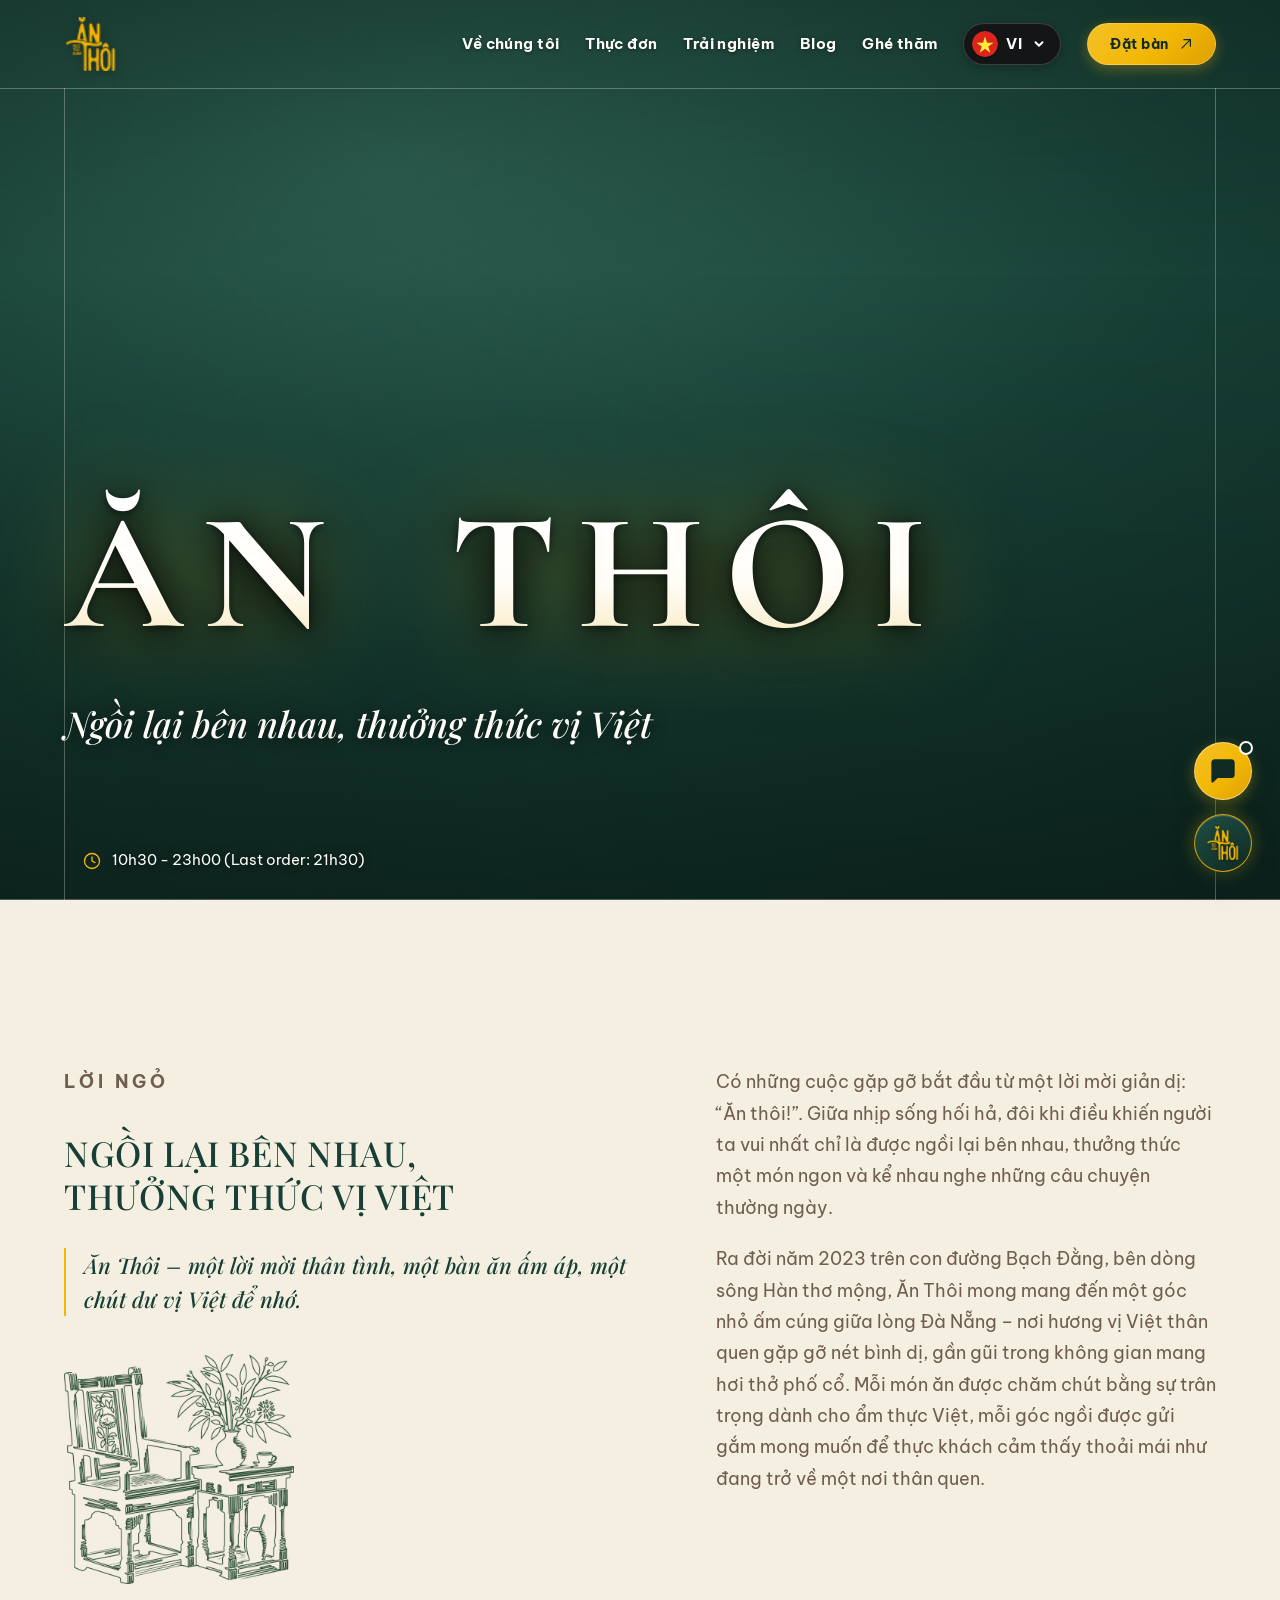
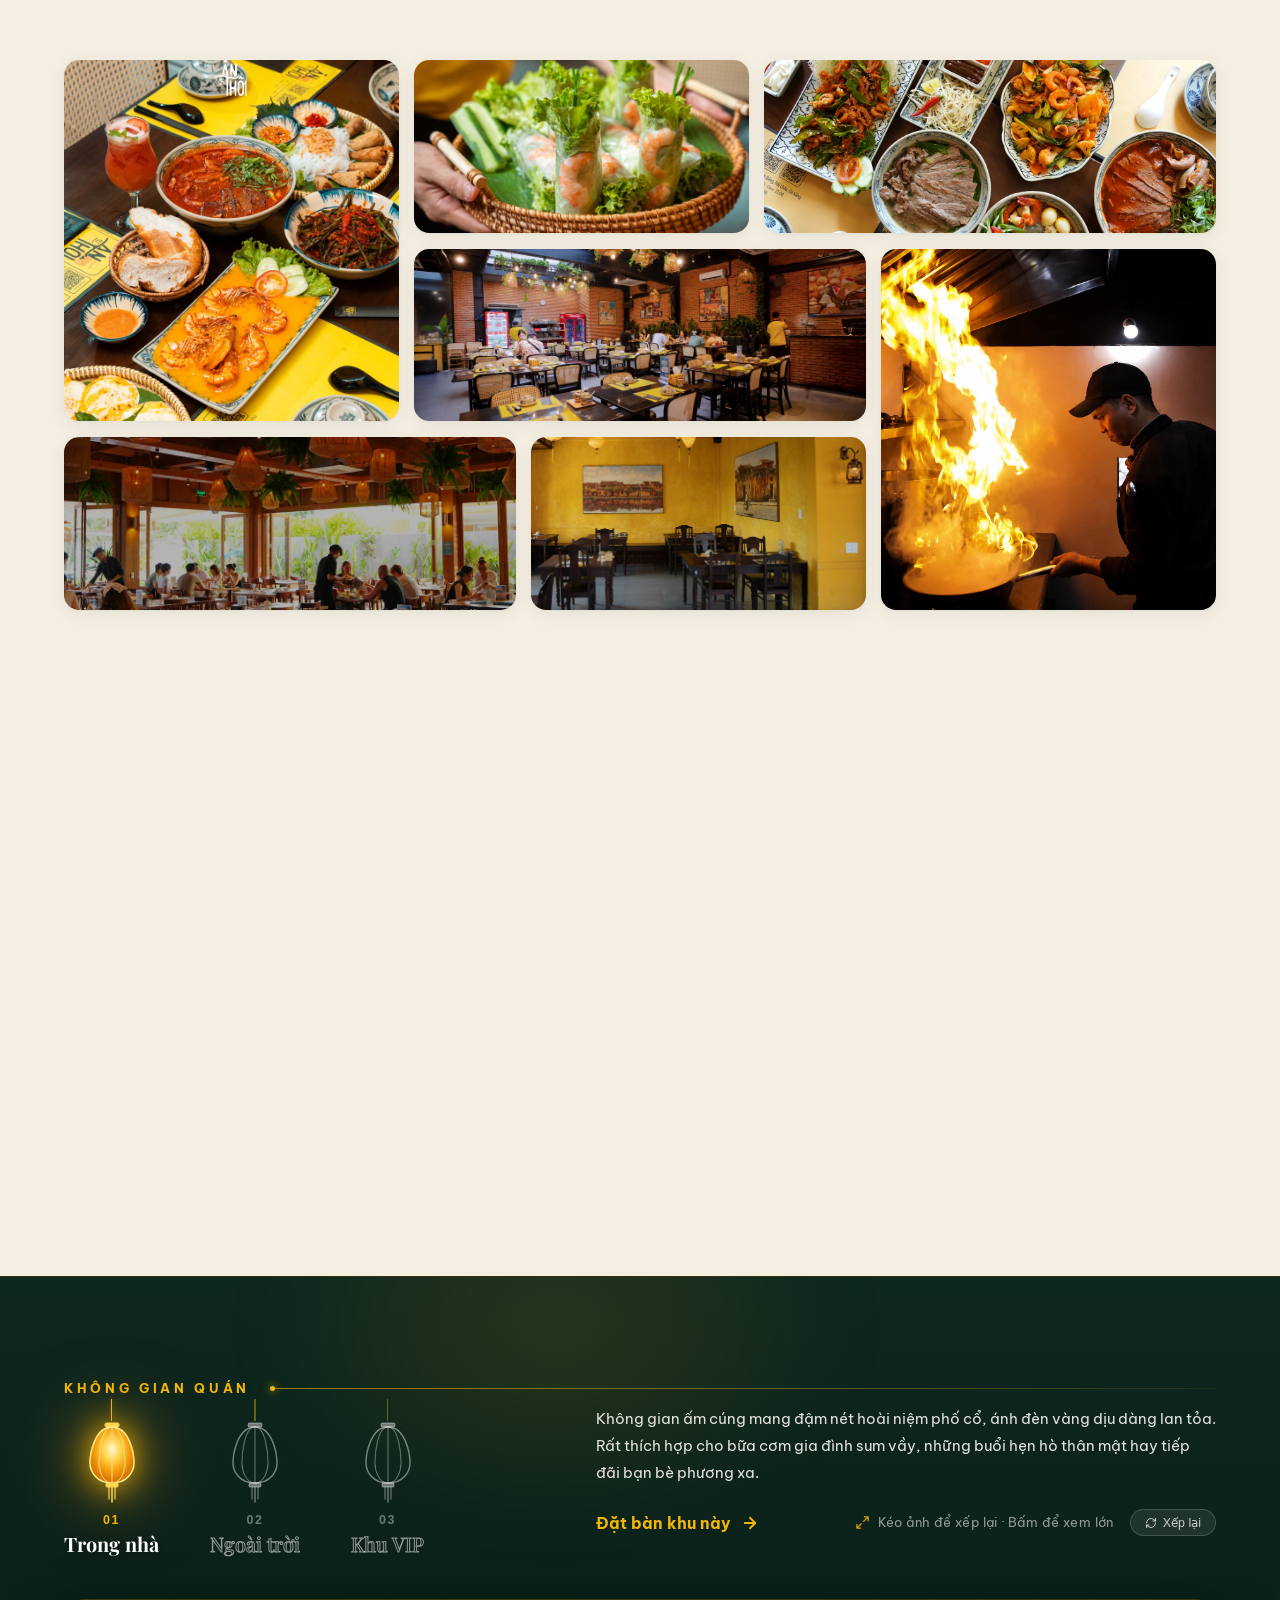
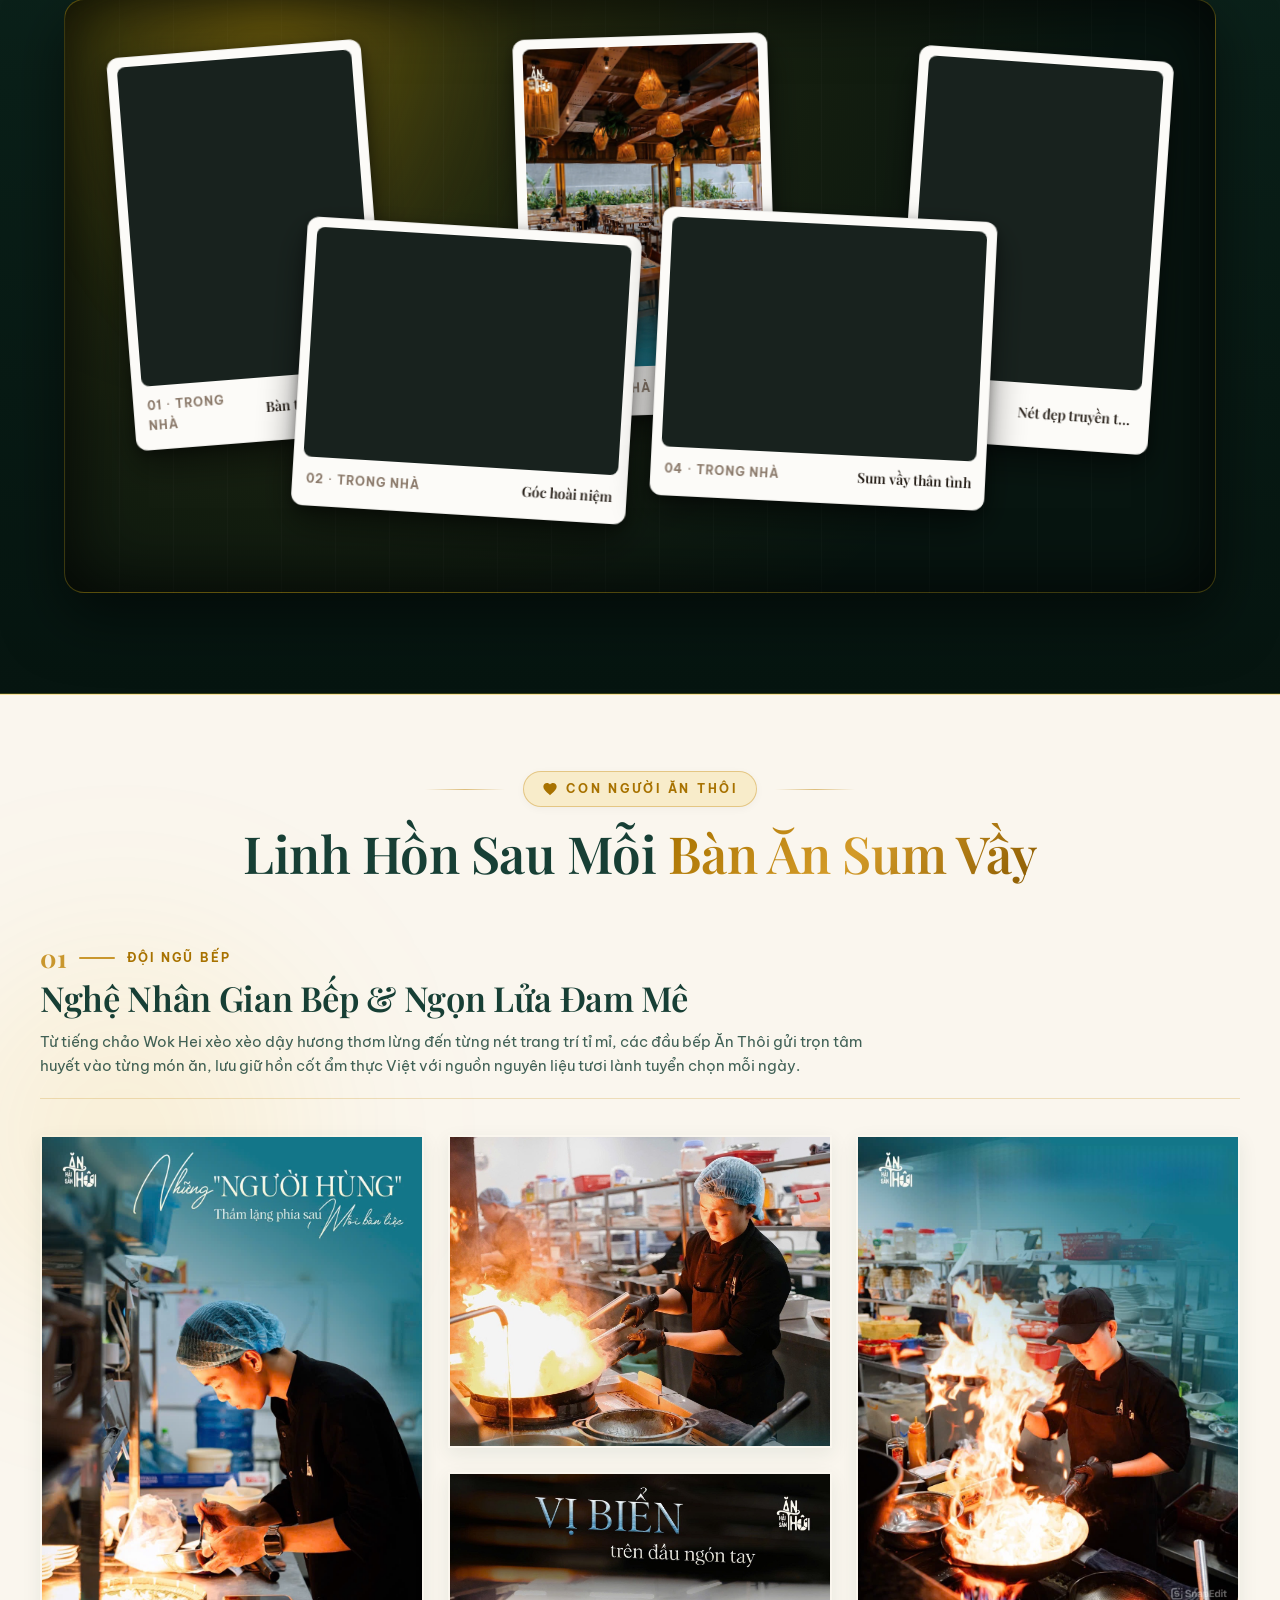
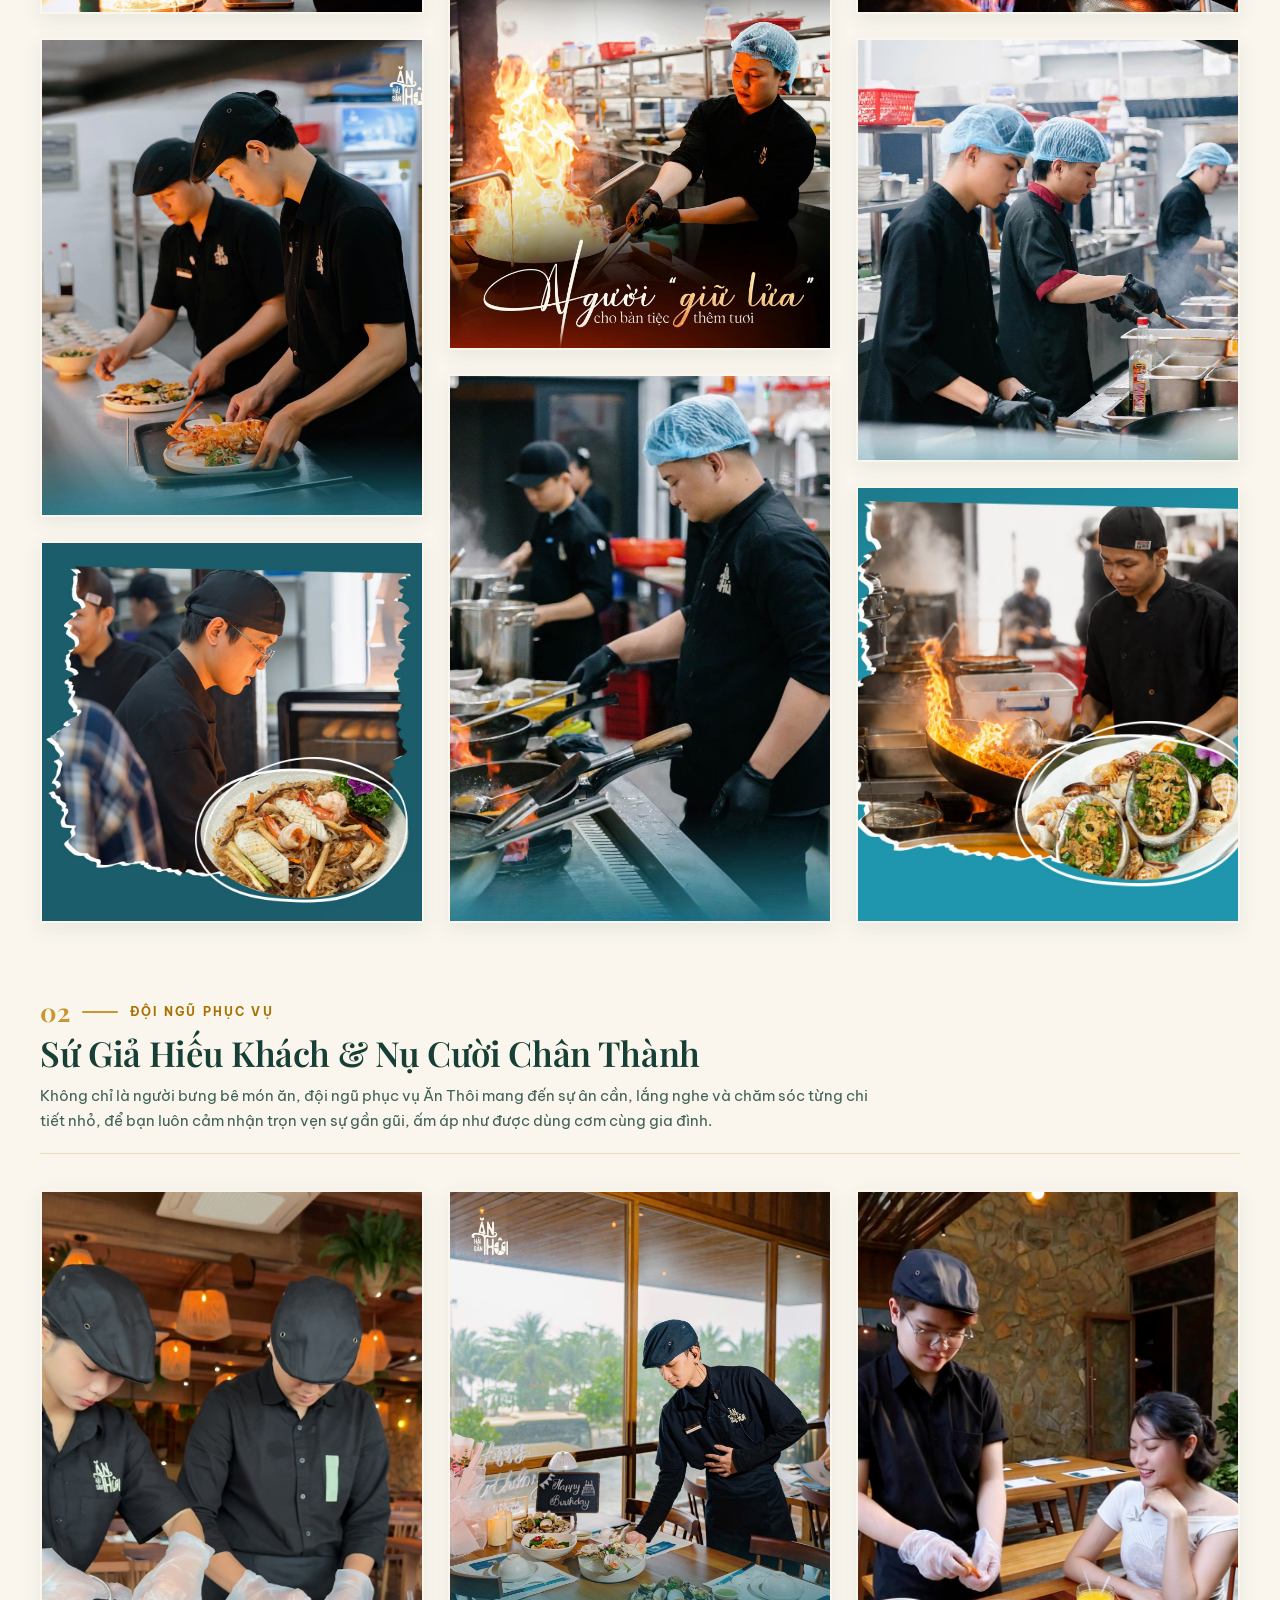
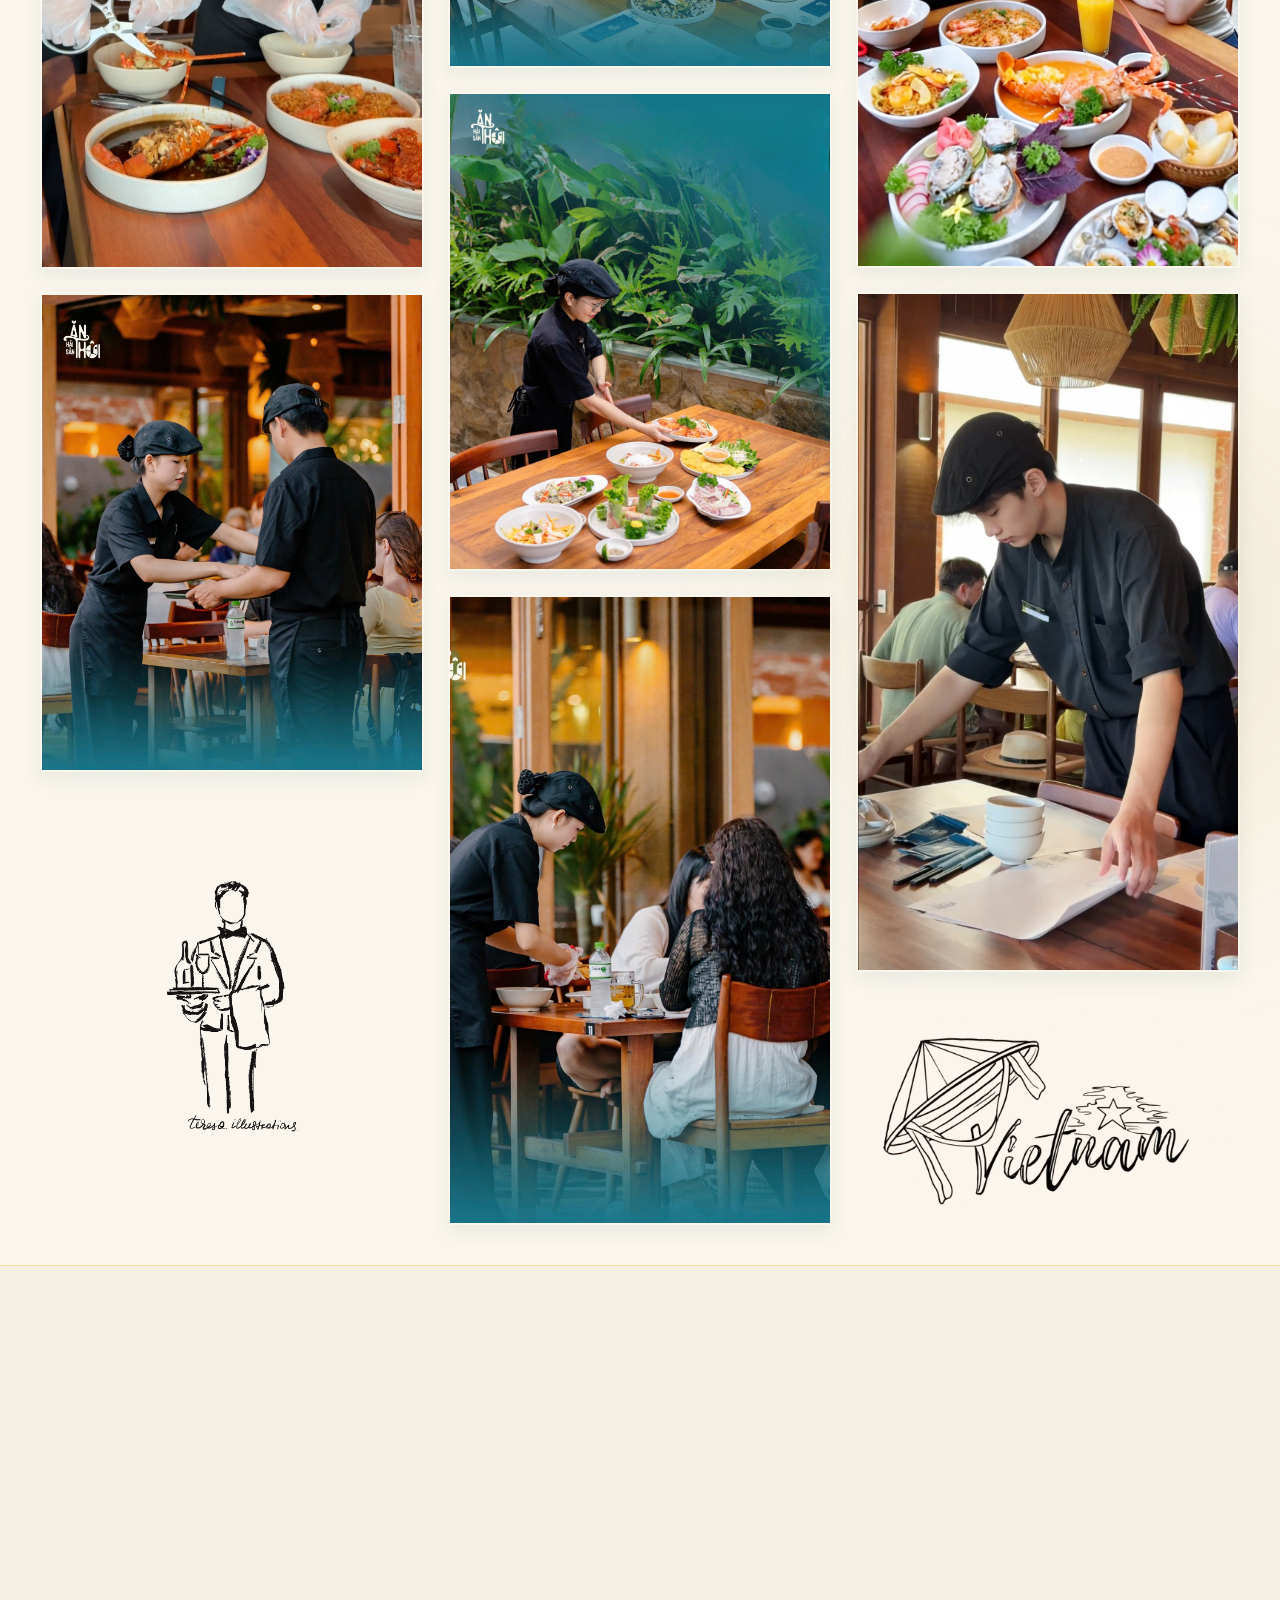
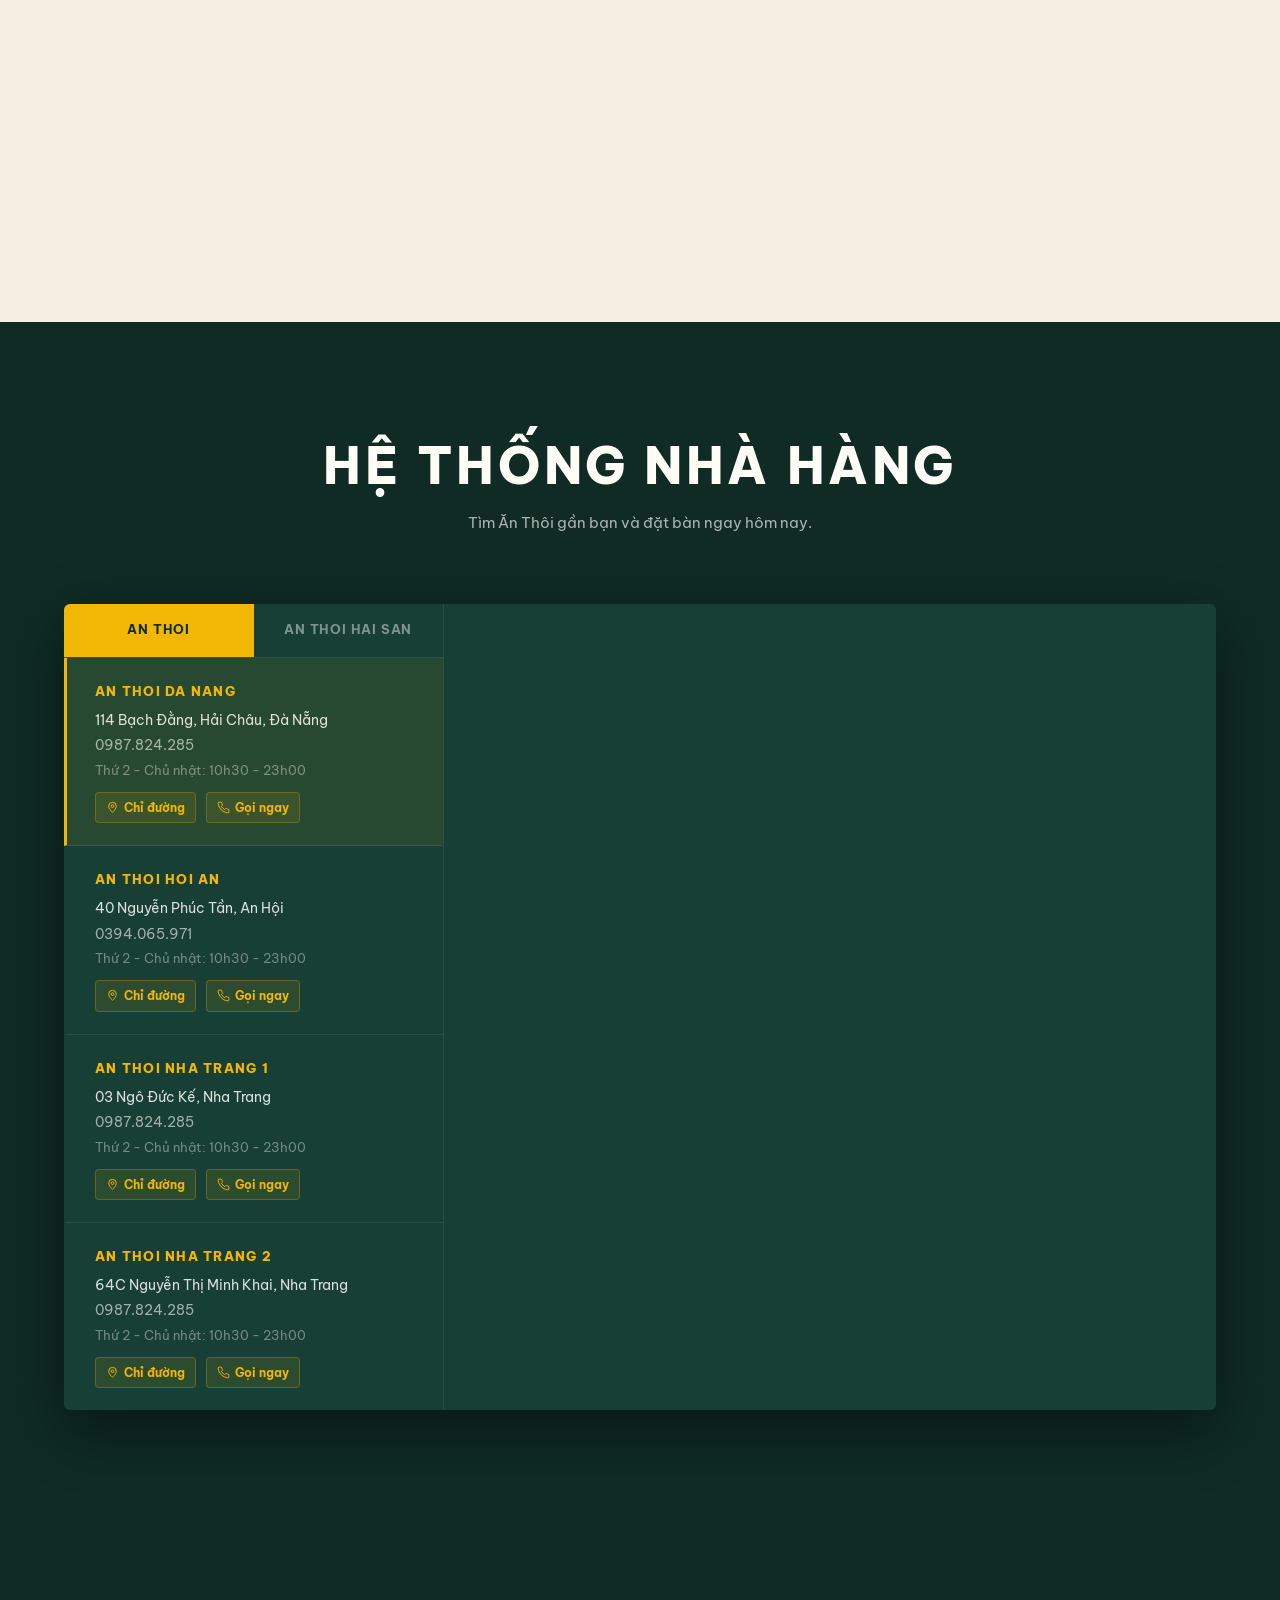
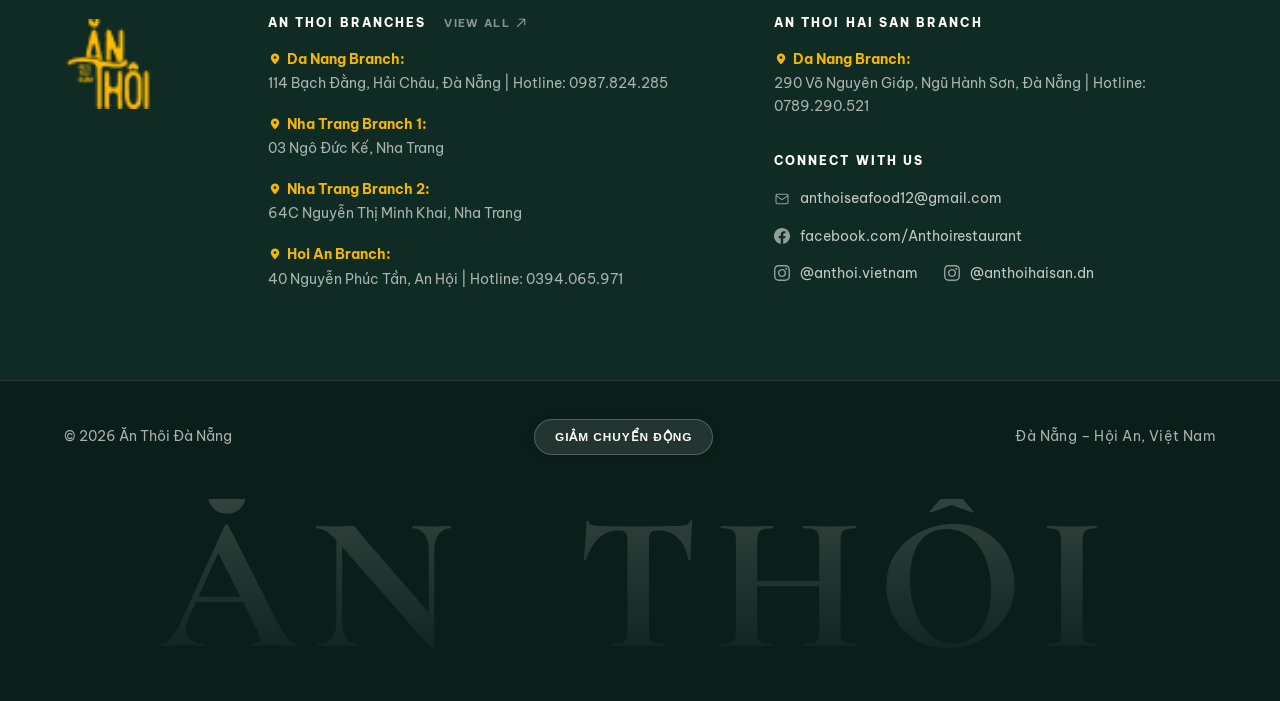
==== commit ddfa1011: "finish" ====
--- a/index.html
+++ b/index.html
@@ -106,6 +106,9 @@
         <span class="intro__line" data-i18n="intro_heading_2">thưởng thức vị Việt</span>
       </h2>
       <p class="lead intro__lead" data-i18n="intro_lead">Ăn Thôi – một lời mời thân tình, một bàn ăn ấm áp, một chút dư vị Việt để nhớ.</p>
+      <div class="intro__sketch" aria-hidden="true">
+        <img src="image/bg_phu/ban_ghe.avif" alt="" class="intro__sketch-img" loading="lazy">
+      </div>
     </div>
     <div class="reveal intro__text">
       <p data-i18n="intro_p1">Có những cuộc gặp gỡ bắt đầu từ một lời mời giản dị: “Ăn thôi!”. Giữa nhịp sống hối hả, đôi khi điều khiến người ta vui nhất chỉ là được ngồi lại bên nhau, thưởng thức một món ngon và kể nhau nghe những câu chuyện thường ngày.</p>
@@ -371,20 +374,20 @@
 
       <!-- Exhibition Wall (3 balanced columns: 2 - 3 - 2) -->
       <div class="people-wall">
-        <!-- Cột 1 (2 ảnh) -->
+        <!-- Cột 1 (3 ảnh) -->
         <div class="people-col">
           <!-- 1. Bếp 1 -->
-          <div class="people-cell" data-category="bep">
+          <div class="people-cell people-cell--bep-1" data-category="bep">
             <img src="image/connguoi/bep/bep1.jpg" alt="Tỉ mỉ sơ chế nguyên liệu Ăn Thôi" loading="lazy">
           </div>
 
           <!-- 2. Bếp 4 -->
-          <div class="people-cell" data-category="bep">
+          <div class="people-cell people-cell--bep-4" data-category="bep">
             <img src="image/connguoi/bep/bep4.png" alt="Bàn tay tài hoa của đầu bếp Ăn Thôi" loading="lazy">
           </div>
 
           <!-- 8. Bếp 8 -->
-          <div class="people-cell" data-category="bep">
+          <div class="people-cell people-cell--bep-8" data-category="bep">
             <img src="image/connguoi/bep/bep8.jpg" alt="Khoảnh khắc tận tâm của nghệ nhân gian bếp Ăn Thôi" loading="lazy">
           </div>
         </div>
@@ -392,35 +395,35 @@
         <!-- Cột 2 (3 ảnh: Hero landscape ở giữa) -->
         <div class="people-col">
           <!-- 3. Bếp 7 (Hero Wok Hei Flame) -->
-          <div class="people-cell people-cell--featured" data-category="bep">
+          <div class="people-cell people-cell--featured people-cell--bep-7" data-category="bep">
             <img src="image/connguoi/bep/bep7.jpg" alt="Đồng đội gian bếp Ăn Thôi và ngọn lửa Wok Hei" loading="lazy">
           </div>
 
           <!-- 4. Bếp 3 -->
-          <div class="people-cell" data-category="bep">
+          <div class="people-cell people-cell--bep-3" data-category="bep">
             <img src="image/connguoi/bep/bep3.jpg" alt="Chăm chút món ăn Ăn Thôi" loading="lazy">
           </div>
 
           <!-- 5. Bếp 5 -->
-          <div class="people-cell" data-category="bep">
+          <div class="people-cell people-cell--bep-5" data-category="bep">
             <img src="image/connguoi/bep/bep5.png" alt="Nụ cười đầu bếp Ăn Thôi" loading="lazy">
           </div>
         </div>
 
-        <!-- Cột 3 (2 ảnh) -->
+        <!-- Cột 3 (3 ảnh) -->
         <div class="people-col">
           <!-- 6. Bếp 2 -->
-          <div class="people-cell" data-category="bep">
+          <div class="people-cell people-cell--bep-2" data-category="bep">
             <img src="image/connguoi/bep/bep2.jpeg" alt="Kỹ nghệ lửa lớn Wok Hei tại Ăn Thôi" loading="lazy">
           </div>
 
           <!-- 7. Bếp 6 -->
-          <div class="people-cell" data-category="bep">
+          <div class="people-cell people-cell--bep-6" data-category="bep">
             <img src="image/connguoi/bep/bep6.png" alt="Trau chuốt hương vị món ăn Ăn Thôi" loading="lazy">
           </div>
 
           <!-- 9. Bếp 9 -->
-          <div class="people-cell" data-category="bep">
+          <div class="people-cell people-cell--bep-9" data-category="bep">
             <img src="image/connguoi/bep/bep9.jpg" alt="Nghệ nhân gia vị và tình yêu ẩm thực Ăn Thôi" loading="lazy">
           </div>
         </div>
@@ -443,49 +446,59 @@
         </p>
       </div>
 
-      <!-- Exhibition Wall (3 balanced columns: 2 - 3 - 2) -->
+      <!-- Exhibition Wall (3 balanced columns: 3 - 3 - 3) -->
       <div class="people-wall">
-        <!-- Cột 1 (2 ảnh) -->
+        <!-- Cột 1 (3 ảnh - nhanvien_bg nằm phía dưới bên trái) -->
         <div class="people-col">
           <!-- 8. Phục vụ 1 (9:16 Tall Portrait) -->
-          <div class="people-cell" data-category="phucvu">
+          <div class="people-cell people-cell--pv-1" data-category="phucvu">
             <img src="image/connguoi/nhanvien/nv1.jpg" alt="Tách tôm hùm tại bàn cho thực khách Ăn Thôi" loading="lazy">
           </div>
 
           <!-- 9. Phục vụ 5 -->
-          <div class="people-cell" data-category="phucvu">
+          <div class="people-cell people-cell--pv-5" data-category="phucvu">
             <img src="image/connguoi/nhanvien/nv5.jpg" alt="Tận tụy phục vụ Ăn Thôi" loading="lazy">
+          </div>
+
+          <!-- Background nền trang trí bên trái: nhanvien_bg (trùng màu nền #FAF6EE) -->
+          <div class="people-decor people-decor--left" aria-hidden="true">
+            <img src="image/nhanvien_bg.png" alt="Minh họa phục vụ Ăn Thôi" loading="lazy">
           </div>
         </div>
 
         <!-- Cột 2 (3 ảnh: Bàn tiệc & Không gian ấm áp) -->
         <div class="people-col">
           <!-- 10. Phục vụ 2 (Birthday table setting) -->
-          <div class="people-cell" data-category="phucvu">
+          <div class="people-cell people-cell--pv-2" data-category="phucvu">
             <img src="image/connguoi/nhanvien/nv2.jpg" alt="Chu đáo sửa soạn bàn tiệc Ăn Thôi" loading="lazy">
           </div>
 
           <!-- 11. Phục vụ 6 (Garden Dining Abundance) -->
-          <div class="people-cell people-cell--featured" data-category="phucvu">
+          <div class="people-cell people-cell--featured people-cell--pv-6" data-category="phucvu">
             <img src="image/connguoi/nhanvien/nv6.jpg" alt="Chăm sóc bàn tiệc hải sản Ăn Thôi" loading="lazy">
           </div>
 
           <!-- 12. Phục vụ 3 -->
-          <div class="people-cell" data-category="phucvu">
+          <div class="people-cell people-cell--pv-3" data-category="phucvu">
             <img src="image/connguoi/nhanvien/nv3.jpg" alt="Ân cần tư vấn thực khách Ăn Thôi" loading="lazy">
           </div>
         </div>
 
-        <!-- Cột 3 (2 ảnh 9:16 Tall Portraits: Đầy đủ người & món ăn) -->
+        <!-- Cột 3 (2 ảnh nhân viên & background nón lá bên phải) -->
         <div class="people-col">
           <!-- 13. Phục vụ 7 (Smiling diner at lavish banquet) -->
-          <div class="people-cell" data-category="phucvu">
+          <div class="people-cell people-cell--pv-7" data-category="phucvu">
             <img src="image/connguoi/nhanvien/nv7.jpg" alt="Đội ngũ phục vụ Ăn Thôi thân tình bên bàn tiệc" loading="lazy">
           </div>
 
           <!-- 14. Phục vụ 4 -->
-          <div class="people-cell" data-category="phucvu">
+          <div class="people-cell people-cell--pv-4" data-category="phucvu">
             <img src="image/connguoi/nhanvien/nv4.jpg" alt="Nét duyên dáng hiếu khách Ăn Thôi" loading="lazy">
+          </div>
+
+          <!-- Background nền trang trí bên phải: nonla (trùng màu nền #FAF6EE) -->
+          <div class="people-decor people-decor--right" aria-hidden="true">
+            <img src="image/nonla.png" alt="Minh họa nón lá truyền thống Ăn Thôi" loading="lazy">
           </div>
         </div>
       </div>
--- a/css/style.css
+++ b/css/style.css
@@ -1,4 +1,5 @@
 /* ===== 1. TOKENS (theo STEP 5) ===== */
+
 :root{
   --green:#173F35; --green-d:#0f2b24;      /* xanh lá đậm: header, footer, tiêu đề, section */
   --gold:#F2B705;  --gold-d:#8a6200;       /* vàng nghệ: logo, CTA, hover (gold-d dùng cho chữ nhỏ trên nền sáng) */
@@ -208,8 +209,8 @@
 .burger[aria-expanded=true] i:nth-child(3){transform:translateY(-7.5px) rotate(-45deg)}
 /* ===== 5. HERO ===== */
 .hero{position:relative;min-height:100svh;display:flex;align-items:flex-end;color:var(--ivory);overflow:hidden;padding:150px 0 clamp(50px,9vh,110px)}
-.hero>.media{position:absolute;inset:-15px 0}
-.hero video{object-fit:cover;object-position:center center;width:100%;height:100%}
+.hero>.media{position:absolute;inset:-15px 0;will-change:transform}
+.hero video{object-fit:cover;object-position:center center;width:100%;height:100%;transform:translateZ(0);backface-visibility:hidden;pointer-events:none}
 .hero::before{content:"";position:absolute;inset:0;z-index:1;background:linear-gradient(180deg,rgba(0,0,0,.2) 0%,transparent 30%,rgba(0,0,0,.25) 100%),linear-gradient(90deg,rgba(15,43,36,.18) 0%,transparent 55%)}
 .hero::after{content:"";position:absolute;inset:0;z-index:2;pointer-events:none;
   --l:linear-gradient(var(--line-l),var(--line-l));
@@ -224,57 +225,29 @@
 .hero h1 .l>span{display:block;transform:translateY(110%);animation:rise 1.2s var(--ease) forwards;animation-delay:calc(.2s + var(--i)*.15s)}
 .hero h1 em{color:var(--gold)}
 @keyframes rise{to{transform:none}}
-.hero__sub,.hero .btn,.hero .eyebrow{opacity:0;animation:fade 1s .8s forwards}
+.hero .btn, .hero .eyebrow{opacity:0;animation:fade 1s .8s forwards}
 .hero .eyebrow{animation-delay:.1s}
 @keyframes fade{to{opacity:1}}
-.hero__sub{max-width:36ch;font-size:1.2rem;margin-bottom:46px}
-/* ===== 6. THANH THÔNG TIN ===== */
-.infobar{background:var(--green);color:var(--ivory)}
-.infobar{border-bottom:1px solid var(--line-l)}
-.infobar .wrap{display:grid;grid-template-columns:1fr 1fr;max-width:none;padding:0;margin-inline:var(--pad);border-inline:1px solid var(--line-l)}
-.infobar .cell{display:flex;align-items:center;gap:16px;padding:34px clamp(20px,3vw,48px);font-size:.98rem}
-.infobar .cell+.cell{border-left:1px solid var(--line-l);justify-content:space-between}
-.infobar svg{width:22px;height:22px;flex:none;color:var(--gold)}
-.infobar a{display:inline-flex;gap:12px;font-weight:700;color:var(--gold)}
+
 /* ===== 7. LỜI NGỎ ===== */
 .intro{padding-block:clamp(90px,13vw,190px) 0}
 .intro__top{display:grid;grid-template-columns:1.5fr 1fr;gap:clamp(30px,8vw,140px);align-items:center}
 .intro__top p{color:var(--muted);font-size:1.12rem;margin-bottom:34px}
-.quad{display:grid;grid-template-columns:repeat(4,1fr);margin-top:clamp(70px,10vw,140px);border-block:1px solid var(--line)}
-.quad div{padding:56px 20px;text-align:center;transition:background .4s}
-.quad div+div{border-left:1px solid var(--line)}
-.quad div:hover{background:var(--ivory)}
-.quad h3{font-size:1.5rem;margin-bottom:8px}
-.quad p{color:var(--muted);font-size:.98rem}
+
 /* ===== 8. SPLIT (ảnh + khung trắng ngà, xen kẽ) ===== */
 .split{display:grid;grid-template-columns:1.15fr 1fr;margin-top:clamp(90px,12vw,170px);min-height:min(100svh,880px)}
-.split--rev{grid-template-columns:1fr 1.15fr}
+
 .split .media{min-height:520px}
-.panel{background:var(--ivory);padding:clamp(40px,7vw,120px) clamp(24px,5vw,90px);display:flex;flex-direction:column;justify-content:center}
-.panel h2{margin-bottom:30px}
-.panel>p{color:var(--muted);margin-bottom:22px;max-width:46ch}
-.panel .link{align-self:flex-start;margin-top:14px}
+
 .note{color:var(--gold-d);font-size:.86rem}
-.pledge{margin-top:26px;border-top:1px solid var(--line)}
-.pledge div{padding:18px 0;border-bottom:1px solid var(--line)}
-.pledge h3{font-size:1.25rem;margin-bottom:2px}
-.pledge p{color:var(--muted);font-size:.96rem}
-.pledge em{color:var(--gold-d);font-size:.82rem}
-/* ===== 9. KHÔNG GIAN & TRẢI NGHIỆM (nền xanh, thẻ chồng) ===== */
-.feature{background:var(--green);color:var(--ivory);margin-top:clamp(90px,12vw,170px);padding-block:clamp(60px,9vw,130px)}
-.feature .wrap{display:grid;grid-template-columns:repeat(12,1fr);align-items:center}
-.feature .card{grid-column:1/6;grid-row:1;z-index:2;background:var(--ivory);color:var(--brown);padding:clamp(32px,4vw,64px);min-height:620px;display:flex;flex-direction:column;justify-content:center}
-.feature .card h2{font-size:clamp(2rem,3.8vw,3.6rem);margin-bottom:26px}
-.feature .card p{color:var(--muted);margin-bottom:30px}
-.feature .media{grid-column:5/13;grid-row:1;aspect-ratio:4/3.1}
+
 /* ===== 10. KHỐI ĐẶT BÀN CUỐI TRANG ===== */
 .cta{position:relative;min-height:100svh;display:grid;place-items:center;text-align:center;color:var(--ivory);overflow:hidden;padding:120px 0;margin-top:clamp(90px,12vw,170px)}
 .cta .media{position:absolute;inset:0}
 .cta::before{content:"";position:absolute;inset:0;z-index:1;background:rgba(15,43,36,.76)}
-.cta__in{position:relative;z-index:2;display:flex;flex-direction:column;align-items:center}
+
 .cta h2{max-width:16ch;margin-bottom:36px;font-size:clamp(2.4rem,5.4vw,5rem);color:var(--ivory)}
-.cta__line{color:rgba(255,253,247,.88);margin-bottom:44px}
-.cta__btns{display:flex;gap:18px;flex-wrap:wrap;justify-content:center}
+
 /* ===== 11. LIÊN HỆ / ĐẶT BÀN ===== */
 .page-top{background:var(--green);color:var(--ivory);padding:170px 0 clamp(60px,9vw,120px)}
 .page-top h1{font-size:clamp(2.8rem,7vw,6.4rem);color:var(--ivory)}
@@ -456,9 +429,7 @@
   50%{ transform:translateX(-50%) translateY(6px); }
 }
 .contact{display:grid;grid-template-columns:5fr 6fr;gap:clamp(30px,6vw,110px);padding-block:clamp(70px,9vw,130px)}
-.info dl{display:grid;gap:26px;margin-bottom:36px}
-.info dt{font:700 .78rem var(--f-body);letter-spacing:.2em;text-transform:uppercase;color:var(--gold-d);margin-bottom:4px}
-.info .media{aspect-ratio:16/10;margin-top:40px}
+
 .form{display:grid;grid-template-columns:1fr 1fr;gap:22px;align-content:start;background:var(--ivory);border:1px solid var(--line);border-radius:16px;padding:clamp(28px,4.5vw,56px);box-shadow:0 10px 30px rgba(0,0,0,.04)}
 .form h2{grid-column:1/-1;font-size:clamp(2rem,3.4vw,2.8rem);margin-bottom:6px}
 .field{display:grid;gap:6px} .field.full{grid-column:1/-1}
@@ -519,14 +490,7 @@
 .breadcrumb a:hover{
   color:var(--gold);
 }
-.breadcrumb__sep{
-  opacity:.55;
-  font-size:.85rem;
-}
-.breadcrumb__cur{
-  color:rgba(255,253,247,.96);
-  font-weight:500;
-}
+
 .about-hero__center{
   display:flex;
   flex-direction:column;
@@ -643,7 +607,7 @@
    - Đèn lồng (den_long.png) treo đúng khớp cành cây
    - Hiệu ứng đèn lồng lắc sang trái & phải đung đưa tự nhiên
    ========================================================= */
-.journey-lantern-deco {
+.journey-lantern-deco{
   position: absolute;
   top: clamp(-5px, 1vw, 15px);
   left: clamp(-60px, -3.5vw, -30px);
@@ -655,7 +619,7 @@
   will-change: transform;
 }
 
-.journey-branch-wrap {
+.journey-branch-wrap{
   position: relative;
   width: 100%;
   height: 100%;
@@ -663,7 +627,7 @@
   animation: branchGentleBreath 8.5s ease-in-out infinite alternate;
 }
 
-.journey-branch-img {
+.journey-branch-img{
   width: 100%;
   height: 100%;
   object-fit: contain;
@@ -674,7 +638,7 @@
 }
 
 /* Đèn lồng treo đúng vị trí khớp cành (rel_x: 70.2%, rel_y: 55.5%) */
-.journey-lantern-wrap {
+.journey-lantern-wrap{
   position: absolute;
   left: 70.2%;
   top: 55.5%;
@@ -686,7 +650,7 @@
 }
 
 /* Vầng sáng vàng ấm áp tỏa ra từ lòng đèn lồng */
-.journey-lantern-wrap::before {
+.journey-lantern-wrap::before{
   content: "";
   position: absolute;
   top: 42%;
@@ -701,7 +665,7 @@
   z-index: 0;
 }
 
-.journey-lantern-img {
+.journey-lantern-img{
   position: relative;
   z-index: 1;
   width: 100%;
@@ -733,28 +697,34 @@
 
 /* Responsive cho Tablet & Mobile */
 @media (max-width: 1024px) {
-  .journey-lantern-deco {
+
+  .journey-lantern-deco{
     width: clamp(180px, 22vw, 260px);
     top: clamp(8px, 2vw, 25px);
     left: -25px;
     opacity: 0.8;
   }
+
 }
 
 @media (max-width: 640px) {
-  .journey-lantern-deco {
+
+  .journey-lantern-deco{
     width: 155px;
     top: 5px;
     left: -25px;
     opacity: 0.45; /* Mờ nhẹ để bảo đảm độ thông thoáng tuyệt đối cho chữ */
   }
+
 }
 
 @media (prefers-reduced-motion: reduce) {
+
   .journey-branch-wrap,
-  .journey-lantern-wrap {
+  .journey-lantern-wrap{
     animation: none !important;
   }
+
 }
 
 .journey-sec__head{
@@ -929,50 +899,9 @@
 }
 
 /* Biến thể tông sáng kem / trắng ngà (nếu muốn đồng bộ với các phần thân trang) */
-.journey-sec--light{
-  background-color:var(--cream);
-  background-image:radial-gradient(ellipse 90% 70% at 50% 30%, #fffdf7 0%, var(--cream) 70%, #ebdcc7 100%);
-  color:var(--brown);
-  border-top:1px solid var(--line);
-  border-bottom:1px solid var(--line);
-}
-.journey-sec--light::before{display:none}
-.journey-sec--light .journey-sec__title{
-  color:var(--green);
-  text-shadow:none;
-}
-.journey-sec--light .journey-slide__year{
-  color:var(--gold-d);
-  text-shadow:none;
-}
-.journey-sec--light .journey-slide__heading{
-  color:var(--green);
-}
-.journey-sec--light .journey-bullet{
-  color:var(--brown);
-}
-.journey-sec--light .journey-bullet__arrow{
-  color:var(--gold-d);
-  filter:none;
-}
-.journey-sec--light .journey-nav-btn{
-  background:var(--ivory);
-  border-color:var(--line);
-  color:var(--green);
-  box-shadow:0 4px 12px rgba(59,42,31,.08);
-}
-.journey-sec--light .journey-nav-btn:hover{
-  background:var(--green);
-  color:var(--ivory);
-  border-color:var(--green);
-}
-.journey-sec--light .journey-media-slides{
-  background:var(--cream);
-  border-color:var(--line);
-  box-shadow:0 14px 34px rgba(23,63,53,.1);
-}
-
-@media(max-width:960px){
+
+@media(max-width:960px) {
+
   .journey-carousel__inner{
     grid-template-columns:1fr;
     gap:36px;
@@ -980,8 +909,10 @@
   .journey-media-slides{
     aspect-ratio:16/10;
   }
-}
-@media(max-width:560px){
+
+}
+@media(max-width:560px) {
+
   .journey-media-slides{
     aspect-ratio:4/3;
   }
@@ -994,6 +925,7 @@
   .journey-bullet{
     font-size:.92rem;
   }
+
 }
 
 /* ===== TRANG ĐẶT BÀN (dat-ban.html) ===== */
@@ -1010,8 +942,10 @@
 .book-card .phone-link{display:inline-flex;align-items:center;gap:10px;font-size:1.35rem;font-weight:700;color:var(--green);margin-top:6px;transition:color .3s}
 .book-card .phone-link:hover{color:var(--gold-d)}
 .book-card ul{padding-left:18px;color:var(--muted);font-size:.92rem;line-height:1.7;margin-top:10px}
-@media(max-width:960px){
+@media(max-width:960px) {
+
   .book-grid{grid-template-columns:1fr}
+
 }
 /* ===== 12. FOOTER ===== */
 .footer{
@@ -1135,28 +1069,7 @@
 }
 
 /* Bottom bar */
-.footer__bar{
-  background:rgba(0,0,0,.25);
-  border-top:1px solid rgba(255,253,247,.08);
-}
-.footer__bar-in{
-  display:flex;
-  align-items:center;
-  justify-content:center;
-  gap:24px;
-  padding-block:18px;
-  font-size:.78rem;
-  letter-spacing:.06em;
-  text-transform:uppercase;
-  color:rgba(255,253,247,.4);
-}
-.footer__rm-btn{
-  min-height:36px !important;
-  padding:0 14px !important;
-  font-size:.75rem !important;
-  opacity:.55;
-}
-.footer__rm-btn:hover{opacity:1}
+
 .footer a:hover{color:var(--gold)}
 /* ===== 13. NGĂN KÉO MENU (bên phải) ===== */
 .drawer{position:fixed;inset:0;z-index:80;visibility:hidden;transition:visibility 0s .6s}
@@ -1178,33 +1091,40 @@
 .media.zoom img,.media.zoom video{transform:scale(1.14);transition:transform 2s var(--ease)}
 .media.zoom.is-in img,.media.zoom.is-in video{transform:scale(1)}
 .reduce-motion *,.reduce-motion *::before,.reduce-motion *::after{animation-duration:.01s!important;animation-delay:0s!important;transition-duration:.01s!important;scroll-behavior:auto!important}
-@media(prefers-reduced-motion:reduce){*{animation-duration:.01s!important;animation-delay:0s!important;transition-duration:.01s!important}html{scroll-behavior:auto}}
+@media(prefers-reduced-motion:reduce) {
+*{animation-duration:.01s!important;animation-delay:0s!important;transition-duration:.01s!important}html{scroll-behavior:auto}
+}
 /* ===== 15. RESPONSIVE (mobile: 1 cột, hamburger, CTA luôn hiển thị) ===== */
-@media(max-width:1024px){.nav{display:none}.burger{display:flex}}
-@media(max-width:900px){
+@media(max-width:1024px) {
+.nav{display:none}.burger{display:flex}
+}
+@media(max-width:900px) {
+
   .header__in{height:72px}.lang{display:none}:root{--hh:72px}
-  .intro__top,.contact,.split,.split--rev{grid-template-columns:1fr}
-  .split--rev .media{order:-1}
-  .quad{grid-template-columns:1fr 1fr}.quad div:nth-child(3){border-left:0}.quad div:nth-child(n+3){border-top:1px solid var(--line)}
-  .feature .wrap{display:block}.feature .card{min-height:0}.feature .media{aspect-ratio:4/3}
-  .infobar .wrap{grid-template-columns:1fr}.infobar .cell+.cell{border-left:0;border-top:1px solid var(--line-l)}
+  .intro__top, .contact, .split{grid-template-columns:1fr}
+  
+  
+  
+  
   .footer__grid{grid-template-columns:1fr 1fr}
   .footer__col--logo{display:none}
   .drawer__top{height:80px}.drawer__nav a{padding:24px 0}
-}
-@media(max-width:560px){
+
+}
+@media(max-width:560px) {
+
   .form{grid-template-columns:1fr}.footer__grid{grid-template-columns:1fr}
   .header__r .btn{padding:0 14px;gap:6px;min-height:38px;font-size:.82rem}.header__r .btn svg{display:none}
-  .quad{grid-template-columns:1fr}.quad div+div{border-left:0;border-top:1px solid var(--line)}
+  
   .btn--lg{padding:0 28px;width:100%;justify-content:space-between}
-  .cta__btns{width:100%}.cta__btns .btn{width:100%;justify-content:space-between}
-  .footer__bar-in{flex-direction:column;gap:10px;text-align:center}
-}
-
-/* ===== 16. CẬP NHẬT THEO STEP 2 ===== */
+  
+  
+
+}
+
 /* Hero: tên ĂN THÔI + slogan nổi bật, địa chỉ ở góc trái, ít chữ */
 .hero{padding-bottom:clamp(110px,17vh,180px)}
-.hero h1 {
+.hero h1{
   font-family: "Cormorant Garamond", var(--f-head);
   font-weight: 700;
   font-size: clamp(3.8rem, 13vw, 11rem);
@@ -1214,14 +1134,14 @@
   margin: 0 0 16px;
   filter: drop-shadow(0 4px 22px rgba(0, 0, 0, 0.88)) drop-shadow(0 2px 4px rgba(0, 0, 0, 0.65)) drop-shadow(0 0 45px rgba(242, 183, 5, 0.32));
 }
-.hero h1 .l {
+.hero h1 .l{
   display: block;
   overflow: hidden;
   padding-top: 0.14em;
   padding-bottom: 0.14em;
   margin-top: -0.14em;
 }
-.hero h1 .l > span {
+.hero h1 .l > span{
   display: inline-block;
   background: linear-gradient(180deg, #FFFFFF 10%, #FFFDF7 55%, #F7E5B5 100%);
   -webkit-background-clip: text;
@@ -1237,9 +1157,11 @@
 .intro__top{grid-template-columns:1.15fr 1fr;gap:clamp(30px,6vw,80px);align-items:start}
 .intro h2{font-size:clamp(1.5rem,2.7vw,2.75rem);text-transform:uppercase;letter-spacing:.02em;line-height:1.25}
 .intro__line{display:block;white-space:nowrap}
-@media(max-width:480px){
+@media(max-width:480px) {
+
   .intro__line{white-space:normal}
   .intro h2{font-size:clamp(1.35rem,5.5vw,1.8rem)}
+
 }
 .intro__lead, .intro p.lead{
   margin-top:clamp(20px,2.5vw,30px);
@@ -1251,6 +1173,21 @@
 }
 .intro__text p{color:var(--muted);font-size:1.12rem;line-height:1.75;margin-bottom:20px}
 .intro__text p:last-child{margin-bottom:0}
+.intro__sketch{
+  margin-top:clamp(24px,3vw,38px);
+  max-width:clamp(160px,18vw,230px);
+  pointer-events:none;
+  user-select:none;
+}
+.intro__sketch-img{
+  width:100%;
+  height:auto;
+  display:block;
+  mix-blend-mode:multiply;
+  opacity:.88;
+  filter:hue-rotate(-95deg) saturate(.85) brightness(.72);
+  transition:transform .5s var(--ease),opacity .4s ease;
+}
 
 /* ===== BẢNG HÌNH ẢNH DƯỚI PHẦN LỜI NGỎ (BENTO / MOSAIC GALLERY) ===== */
 .loingo-gallery{
@@ -1294,9 +1231,7 @@
 .loingo-grid__item--4{grid-column:4 / 8;grid-row:2 / 3} /* Hàng 2 giữa (rộng 4 cột) */
 .loingo-grid__item--5{grid-column:8 / 11;grid-row:2 / 4} /* Cột phải cao 2 tầng */
 .loingo-grid__item--6{grid-column:1 / 5;grid-row:3 / 4} /* Hàng 3 trái (rộng 4 cột) */
-.loingo-grid__item--7{grid-column:5 / 8;grid-row:3 / 4} /* Hàng 3 giữa (3 cột) */
-
-/* Hiệu ứng hover sang trọng */
+.loingo-grid__item--7{grid-column:5 / 8;grid-row:3 / 4} /* Hiệu ứng hover sang trọng */
 .loingo-grid__item:hover{
   transform:translateY(-4px);
   box-shadow:0 14px 34px rgba(23,63,53,.16),0 2px 8px rgba(242,183,5,.22);
@@ -1306,10 +1241,11 @@
 }
 
 /* Responsive Tablet (dưới 1024px) */
-@media(max-width:1024px){
+@media(max-width:1024px) {
+
   .loingo-grid{
     grid-template-columns:repeat(6,1fr);
-    grid-auto-rows:clamp(160px,19vw,210px);
+    grid-auto-rows:clamp(140px,17vw,190px);
     gap:12px;
   }
   .loingo-grid__item--1{grid-column:1 / 4;grid-row:1 / 3}
@@ -1318,32 +1254,53 @@
   .loingo-grid__item--4{grid-column:1 / 5;grid-row:3 / 4}
   .loingo-grid__item--5{grid-column:5 / 7;grid-row:3 / 5}
   .loingo-grid__item--6{grid-column:1 / 5;grid-row:4 / 5}
-  .loingo-grid__item--7{grid-column:1 / 7;grid-row:5 / 6;aspect-ratio:16 / 9}
+  .loingo-grid__item--7{grid-column:1 / 7;grid-row:5 / 7}
+
 }
 
 /* Responsive Mobile (dưới 640px) */
-@media(max-width:640px){
-  .loingo-gallery{margin-top:32px}
+@media(max-width:640px) {
+
+  .loingo-gallery{margin-top:clamp(28px,6vw,40px)}
   .loingo-grid{
     grid-template-columns:repeat(2,1fr);
     grid-auto-rows:auto;
-    gap:10px;
+    gap:clamp(8px,2.5vw,12px);
   }
   .loingo-grid__item{
-    grid-column:auto!important;
+    grid-column:span 1!important;
     grid-row:auto!important;
     aspect-ratio:1 / 1;
-    border-radius:10px;
-  }
+    border-radius:clamp(8px,2vw,12px);
+  }
+  /* Bàn tiệc: Banner mở đầu full width */
   .loingo-grid__item--1{
     grid-column:span 2!important;
-    aspect-ratio:16 / 11;
-  }
-  .loingo-grid__item--3,
+    aspect-ratio:16 / 10;
+  }
+  /* Gỏi cuốn & Mâm cơm: 2 ô vuông đối xứng */
+  .loingo-grid__item--2,
+  .loingo-grid__item--3{
+    grid-column:span 1!important;
+    aspect-ratio:1 / 1;
+  }
+  /* Không gian nhà hàng: Banner giữa nhịp điệu */
   .loingo-grid__item--4{
     grid-column:span 2!important;
-    aspect-ratio:16 / 10;
-  }
+    aspect-ratio:16 / 9;
+  }
+  /* Bếp trưởng & Tôm hoàng kim: 2 ô vuông đối xứng */
+  .loingo-grid__item--5,
+  .loingo-grid__item--6{
+    grid-column:span 1!important;
+    aspect-ratio:1 / 1;
+  }
+  /* Góc hoài niệm: Banner kết thúc trọn vẹn */
+  .loingo-grid__item--7{
+    grid-column:span 2!important;
+    aspect-ratio:16 / 9;
+  }
+
 }
 
 /* ===== BANNER ẨM THỰC VIỆT (BACKGROUND FIXED) ===== */
@@ -1415,34 +1372,11 @@
   transform:translateY(-2px);
   box-shadow:0 8px 24px rgba(238,214,179,.4);
 }
-.cuisine-banner__arrows{
-  display:flex;
-  gap:16px;
-  margin-top:28px;
-}
-.cuisine-banner__arrow{
-  width:42px;
-  height:42px;
-  border-radius:50%;
-  border:1px solid rgba(238,214,179,.45);
-  background:rgba(0,0,0,.25);
-  color:#eed6b3;
-  display:inline-flex;
-  align-items:center;
-  justify-content:center;
-  font-size:1.05rem;
-  transition:all .3s var(--ease);
-  cursor:pointer;
-  text-decoration:none;
-}
-.cuisine-banner__arrow:hover{
-  border-color:#eed6b3;
-  background:rgba(238,214,179,.22);
-  color:#fff;
-  transform:scale(1.08);
-}
-@media(max-width:900px){
+
+@media(max-width:900px) {
+
   .cuisine-banner{background-attachment:scroll}
+
 }
 
 /* ===== KHỐI GIẢI THƯỞNG & VINH DANH (MICHELIN BIB GOURMAND) ===== */
@@ -1547,7 +1481,8 @@
   color:#ecac00;
 }
 
-@media(max-width:640px){
+@media(max-width:640px) {
+
   .awards-sec{padding-block:60px 70px}
   .awards-sec__desc{margin-bottom:38px}
   .awards-sec__grid{
@@ -1564,6 +1499,7 @@
     margin-top:16px;
     font-size:1.35rem;
   }
+
 }
 
 /* ===== KHỐI HỆ THỐNG NHÀ HÀNG ===== */
@@ -1590,7 +1526,7 @@
   line-height:1.15;
   margin-bottom:14px;
 }
-.branches-sec__gold{color:var(--gold)}
+
 .branches-sec__desc{
   font-size:clamp(.95rem,1.1vw,1.1rem);
   color:rgba(255,253,247,.65);
@@ -1737,34 +1673,31 @@
 .branches-sec__map iframe.is-loading{opacity:0}
 
 /* Responsive */
-@media(max-width:860px){
+@media(max-width:860px) {
+
   .branches-sec__body{
     grid-template-columns:1fr;
     min-height:auto;
   }
   .branches-sec__map{min-height:380px}
-}
-@media(max-width:480px){
+
+}
+@media(max-width:480px) {
+
   .branches-item{padding:18px 20px}
   .branches-sec__map{min-height:300px}
   .branches-tab{font-size:.78rem;padding:15px 8px}
-}
-
-/* Mục chưa làm: hiển thị mờ, không bấm được */
-.soon{cursor:not-allowed}
-.nav .soon{padding:6px 0;font-size:.92rem;font-weight:700;letter-spacing:.03em;opacity:.55}
-.drawer__nav .soon{display:flex;justify-content:space-between;align-items:center;gap:20px;padding:28px 0;border-bottom:1px solid var(--line);font:700 clamp(1.25rem,2vw,1.7rem)/1.2 var(--f-body);color:var(--muted)}
-.drawer__nav .soon small{font:400 .72rem var(--f-body);letter-spacing:.14em;text-transform:uppercase;color:var(--gold-d)}
-.footer .soon{opacity:.55}
-.footer__tag+.btn{margin-top:28px}
+
+}
+
 /* Trang Liên hệ: thông tin + bản đồ ở trên, form đặt bàn ngay bên dưới */
-.info-sec{display:grid;grid-template-columns:5fr 6fr;gap:clamp(30px,6vw,110px);align-items:start;padding-block:clamp(70px,9vw,130px) clamp(40px,6vw,80px)}
-.info-sec dl{display:grid;gap:26px;margin-bottom:36px}
-.info-sec dt{font:700 .78rem var(--f-body);letter-spacing:.2em;text-transform:uppercase;color:var(--gold-d);margin-bottom:4px}
+
 .map{aspect-ratio:16/11;background:var(--ivory);border:1px solid var(--line)}
 .map iframe{width:100%;height:100%;border:0}
 .book{padding-bottom:clamp(80px,12vw,160px)}
-@media(max-width:900px){.intro__top,.info-sec{grid-template-columns:1fr}.hero__addr{bottom:20px}.hero{min-height:clamp(500px,82svh,720px)}}
+@media(max-width:900px) {
+.intro__top{grid-template-columns:1fr}.hero__addr{bottom:20px}.hero{min-height:clamp(500px,82svh,720px)}
+}
 
 /* ===== HERO TRANG GHÉ THĂM (VISIT HERO) ===== */
 .visit-hero{
@@ -1781,15 +1714,7 @@
   padding-bottom:clamp(60px, 8vh, 100px);
   overflow:hidden;
 }
-.visit-hero__bg{
-  position:absolute;
-  inset:-4px;
-  background:url("../image/bg_anthoi3.webp") center center/cover no-repeat;
-  filter:blur(1px);
-  opacity:.88;
-  pointer-events:none;
-  z-index:1;
-}
+
 .visit-hero::after{
   content:"";
   position:absolute;
@@ -1799,326 +1724,25 @@
   pointer-events:none;
   z-index:2;
 }
-.visit-hero__wrap{
-  position:relative;
-  z-index:3;
-  width:100%;
-}
-.visit-hero__breadcrumb{
-  margin-bottom:clamp(28px, 4vw, 42px);
-}
-.visit-hero__content{
-  max-width:820px;
-}
-.visit-hero__badge{
-  display:inline-flex;
-  align-items:center;
-  gap:8px;
-  background:rgba(242,183,5,.14);
-  border:1px solid rgba(242,183,5,.45);
-  color:var(--gold);
-  padding:6px 16px;
-  border-radius:999px;
-  font-size:.82rem;
-  font-weight:700;
-  letter-spacing:.12em;
-  text-transform:uppercase;
-  margin-bottom:20px;
-  backdrop-filter:blur(6px);
-  -webkit-backdrop-filter:blur(6px);
-}
-.visit-hero__badge .badge-icon{
-  font-size:.9rem;
-}
-.visit-hero__title{
-  font-family:var(--f-body);
-  font-size:clamp(2.6rem, 5.5vw, 4.4rem);
-  font-weight:700;
-  line-height:1.15;
-  letter-spacing:.02em;
-  color:#ffffff;
-  margin:0 0 20px;
-  text-shadow:0 3px 20px rgba(0,0,0,.85);
-}
-.visit-hero__title .text-gold{
-  color:var(--gold);
-}
-.visit-hero__desc{
-  font-size:clamp(1.02rem, 1.35vw, 1.18rem);
-  line-height:1.75;
-  color:rgba(255,253,247,.9);
-  margin:0 0 34px;
-  max-width:680px;
-  text-shadow:0 2px 14px rgba(0,0,0,.8);
-}
-.visit-hero__actions{
-  display:flex;
-  align-items:center;
-  gap:16px;
-  flex-wrap:wrap;
-}
-.btn--white{
-  background:rgba(255,255,255,.12);
-  color:#ffffff;
-  border:1.5px solid rgba(255,255,255,.45);
-  backdrop-filter:blur(8px);
-  -webkit-backdrop-filter:blur(8px);
-}
-.btn--white:hover{
-  background:#ffffff;
-  color:var(--green);
-  border-color:#ffffff;
-  box-shadow:0 8px 24px rgba(255,255,255,.25);
-}
-
-/* ===== VISIT / CONTACT INFO CARDS (TRANG GHÉ THĂM) ===== */
-.visit-contact-sec{
-  padding:clamp(40px,5vw,70px) 0 0;
-  background:var(--cream);
-}
-.visit-contact-grid{
-  display:grid;
-  grid-template-columns:repeat(4,1fr);
-  gap:20px;
-}
-.visit-contact-card{
-  background:var(--ivory);
-  border:1px solid var(--line);
-  border-radius:12px;
-  padding:24px 20px;
-  display:flex;
-  gap:16px;
-  align-items:flex-start;
-  transition:transform .3s var(--ease),box-shadow .3s var(--ease),border-color .3s;
-}
-.visit-contact-card:hover{
-  transform:translateY(-3px);
-  box-shadow:0 12px 28px rgba(15,43,36,.08);
-  border-color:rgba(242,183,5,.45);
-}
-.visit-contact-icon{
-  width:44px;
-  height:44px;
-  border-radius:10px;
-  background:rgba(23,63,53,.07);
-  color:var(--green);
-  display:flex;
-  align-items:center;
-  justify-content:center;
-  flex-shrink:0;
-}
-.visit-contact-icon svg{width:22px;height:22px}
-.visit-contact-body{flex:1;min-width:0}
-.visit-contact-title{
-  font-family:var(--f-body);
-  font-size:.8rem;
-  font-weight:700;
-  letter-spacing:.12em;
-  text-transform:uppercase;
-  color:var(--gold-d);
-  margin-bottom:6px;
-}
-.visit-contact-body p{
-  font-size:.92rem;
-  line-height:1.55;
-  color:var(--brown);
-  margin:0;
-}
-.visit-contact-sub{
-  font-size:.8rem;
-  color:var(--muted);
-  margin-top:4px!important;
-}
-.visit-contact-body a{
-  color:var(--brown);
-  transition:color .2s;
-}
-.visit-contact-body a:hover{
-  color:var(--gold-d);
-}
-.visit-social-links{
-  display:flex;
-  align-items:center;
-  gap:8px;
-  font-size:.92rem;
-  font-weight:700;
-  flex-wrap:wrap;
-}
-.visit-social-links .sep{
-  color:var(--muted);
-  font-size:.7rem;
-}
-@media(max-width:960px){
-  .visit-contact-grid{
-    grid-template-columns:repeat(2,1fr);
-  }
-}
-@media(max-width:540px){
-  .visit-contact-grid{
-    grid-template-columns:1fr;
-  }
-}
 
 /* ===== 17. TRANG CON (Về chúng tôi, Thực đơn, Trải nghiệm, Journal) ===== */
 .sec{padding-block:clamp(70px,10vw,140px)}
-.sec--ivory{background:var(--ivory)}
-.sec__head{display:grid;grid-template-columns:1fr 1fr;gap:clamp(24px,6vw,100px);align-items:end;margin-bottom:clamp(36px,5vw,70px)}
-.sec__head p{color:var(--muted)}
-.split--s{min-height:0;margin-top:0}
-.split--s .media{min-height:clamp(320px,42vw,560px)}
-.split--service-video{
-  grid-template-columns:1.35fr 1fr;
-  align-items:stretch;
-}
-.media--video-wrap{
-  position:relative;
-  min-height:clamp(560px, 68vh, 820px);
-  background:#051410;
-}
-.media--video-wrap video{
-  width:100%;
-  height:100%;
-  object-fit:cover;
-  object-position:center center;
-  cursor:pointer;
-}
+
 /* Nút Play/Pause lớn ở giữa video */
-.video-play-btn{
-  position:absolute;
-  top:50%;
-  left:50%;
-  transform:translate(-50%, -50%);
-  z-index:5;
-  width:78px;
-  height:78px;
-  border-radius:50%;
-  background:rgba(23,63,53,.82);
-  color:var(--gold);
-  border:2px solid var(--gold);
-  display:flex;
-  align-items:center;
-  justify-content:center;
-  cursor:pointer;
-  box-shadow:0 8px 30px rgba(0,0,0,.5), 0 0 24px rgba(242,183,5,.4);
-  backdrop-filter:blur(8px);
-  -webkit-backdrop-filter:blur(8px);
-  transition:transform .3s var(--ease), background .3s, opacity .3s, visibility .3s;
-}
-.video-play-btn:hover{
-  transform:translate(-50%, -50%) scale(1.1);
-  background:var(--gold);
-  color:var(--green-d);
-}
-.video-play-btn svg{
-  width:32px;
-  height:32px;
-  transition:transform .2s;
-}
-.video-play-btn .icon-play{
-  margin-left:3px;
-}
-.video-play-btn .icon-pause{
-  display:none;
-}
-.media--video-wrap.is-playing .video-play-btn{
-  opacity:0;
-  visibility:hidden;
-  pointer-events:none;
-}
-.media--video-wrap.is-playing:hover .video-play-btn{
-  opacity:.9;
-  visibility:visible;
-  pointer-events:auto;
-}
-.media--video-wrap.is-playing .video-play-btn .icon-play{
-  display:none;
-}
-.media--video-wrap.is-playing .video-play-btn .icon-pause{
-  display:block;
-}
-.video-sound-toggle{
-  position:absolute;
-  bottom:20px;
-  right:20px;
-  z-index:4;
-  display:inline-flex;
-  align-items:center;
-  gap:8px;
-  background:rgba(0,0,0,.68);
-  color:#fff;
-  border:1px solid rgba(255,255,255,.3);
-  border-radius:999px;
-  padding:8px 16px;
-  font-family:var(--f-body);
-  font-size:.82rem;
-  font-weight:700;
-  cursor:pointer;
-  backdrop-filter:blur(8px);
-  -webkit-backdrop-filter:blur(8px);
-  transition:background .25s, transform .2s, border-color .25s, color .25s;
-  user-select:none;
-}
-.video-sound-toggle:hover{
-  background:rgba(0,0,0,.85);
-  border-color:var(--gold);
-  color:var(--gold);
-  transform:translateY(-2px);
-}
-.video-sound-toggle svg{
-  width:16px;
-  height:16px;
-  flex-shrink:0;
-}
-.video-sound-toggle .icon-unmute{
-  display:none;
-}
-.video-sound-toggle.is-unmuted .icon-mute{
-  display:none;
-}
-.video-sound-toggle.is-unmuted .icon-unmute{
-  display:block;
-}
-.service-highlight{
-  display:flex;
-  flex-direction:column;
-  gap:12px;
-  margin-top:24px;
-  padding-top:20px;
-  border-top:1px solid var(--line);
-}
-.service-highlight__item{
-  display:flex;
-  align-items:center;
-  gap:10px;
-  font-size:.95rem;
-  color:var(--brown);
-  font-weight:700;
-}
-.service-highlight__icon{
-  color:var(--gold-d);
-  font-size:1rem;
-}
-@media(max-width:900px){
-  .split--service-video{
-    grid-template-columns:1fr;
-  }
-  .split--service-video .media--video-wrap{
-    min-height:clamp(460px, 80vw, 620px);
-  }
-}
+
 .cards{display:grid;grid-template-columns:repeat(3,1fr);gap:clamp(18px,2.4vw,36px)}
-.cards--2{grid-template-columns:1fr 1fr}
+
 .menu-group+.menu-group{margin-top:clamp(50px,7vw,90px)}
 .group-title{font-size:clamp(1.6rem,2.6vw,2.2rem);margin-bottom:24px;padding-bottom:14px;border-bottom:1px solid var(--line)}
 .card2{display:block;background:var(--ivory);border:1px solid var(--line);transition:transform .5s var(--ease),box-shadow .5s var(--ease)}
-.sec--ivory .card2{background:var(--cream)}
+
 .card2:hover{transform:translateY(-6px);box-shadow:0 18px 40px rgba(23,63,53,.12)}
 .card2 .media{aspect-ratio:4/3}
 .card2__b{padding:24px 26px 30px}
 .card2__row{display:flex;justify-content:space-between;gap:16px;align-items:baseline}
 .card2 h3{font-size:1.45rem;margin-bottom:8px}
 .card2 p{color:var(--muted);font-size:.98rem}
-.card2--text{padding:clamp(26px,3vw,44px)}
+
 .price{color:var(--gold-d);font-weight:700;white-space:nowrap}
 .card2 .meta{display:flex;justify-content:space-between;gap:12px;font-size:.78rem;font-weight:700;letter-spacing:.14em;text-transform:uppercase;color:var(--gold-d);margin-bottom:10px}
 .card2--post{animation:pop .6s var(--ease)}
@@ -2133,12 +1757,7 @@
 .row .media{aspect-ratio:4/3}
 .row__t h3{font-size:clamp(1.8rem,3.2vw,2.8rem);margin-bottom:14px}
 .row__t p{color:var(--muted);margin-bottom:12px}
-.timeline{list-style:none;padding:0;border-left:1px solid var(--line);margin-left:8px}
-.timeline li{display:grid;grid-template-columns:140px 1fr;gap:24px;padding:0 0 40px 32px;position:relative}
-.timeline li::before{content:"";position:absolute;left:-6px;top:10px;width:11px;height:11px;border-radius:50%;background:var(--gold)}
-.timeline b{font:600 1.4rem var(--f-head);color:var(--green)}
-.timeline h3{font-size:1.3rem}
-.quad--flat{margin-top:0}
+
 .gallery{display:grid;grid-template-columns:repeat(12,1fr);grid-auto-rows:clamp(200px,26vw,400px);gap:16px}
 .gallery .media:nth-child(1){grid-column:span 7}.gallery .media:nth-child(2){grid-column:span 5}
 .gallery .media:nth-child(n+3){grid-column:span 4}
@@ -2146,8 +1765,7 @@
 .feat .media{aspect-ratio:4/3}
 .feat h2{font-size:clamp(2rem,3.8vw,3.4rem);margin-bottom:18px}
 .feat .link{margin-top:24px}.feat .date{display:block;margin-top:18px;color:var(--muted)}
-.prose{max-width:760px;margin-inline:auto}
-.prose p{font-size:1.12rem;margin-bottom:22px}
+
 .endcta{background:var(--green);color:var(--ivory);text-align:center;padding-block:clamp(80px,11vw,150px)}
 .endcta .wrap{display:flex;flex-direction:column;align-items:center}
 .endcta .eyebrow{color:var(--gold)}
@@ -2192,11 +1810,13 @@
 .endcta--visit p{
   text-shadow:0 2px 16px rgba(0,0,0,.95), 0 1px 4px rgba(0,0,0,.9);
 }
-@media(max-width:900px){
-  .sec__head,.feat,.row,.row--rev,.cards,.cards--2{grid-template-columns:1fr}
+@media(max-width:900px) {
+
+  .feat, .row, .row--rev, .cards{grid-template-columns:1fr}
   .row--rev .media{order:0}
   .gallery{grid-auto-rows:clamp(200px,60vw,320px)}.gallery .media{grid-column:1/-1!important}
-  .timeline li{grid-template-columns:1fr;gap:6px}
+  
+
 }
 
 /* ===== 19. FLOATING SOCIAL MEDIA MENU ===== */
@@ -2468,7 +2088,8 @@
 }
 
 /* Xử lý Responsive Mobile */
-@media(max-width:600px){
+@media(max-width:600px) {
+
   .floating-social{
     right:18px;
     bottom:20px;
@@ -2494,6 +2115,7 @@
   .floating-social__sub{
     font-size:.68rem;
   }
+
 }
 
 /* Chế độ Giảm chuyển động (Reduce Motion) */
@@ -2501,18 +2123,14 @@
 .reduce-motion .floating-social__ripple{
   animation:none!important;
 }
-.reduce-motion .floating-social__item,
-.reduce-motion .floating-social__toggle,
-.reduce-motion .floating-social__btn,
-.reduce-motion .floating-social__logo,
-.reduce-motion .floating-social__svg{
+.reduce-motion .floating-social__item, .reduce-motion .floating-social__toggle, .reduce-motion .floating-social__btn, .reduce-motion .floating-social__logo{
   transition-duration:.01ms!important;
 }
 
 /* =========================================================
    TRIẾT LÝ THƯƠNG HIỆU (BRAND PHILOSOPHY SECTION)
    ========================================================= */
-.brand-philosophy-sec {
+.brand-philosophy-sec{
   position: relative;
   background-color: #11221b;
   background-image: 
@@ -2524,7 +2142,7 @@
   border-bottom: 1px solid rgba(242, 183, 5, 0.18);
 }
 
-.brand-philosophy__pattern {
+.brand-philosophy__pattern{
   position: absolute;
   top: 50%;
   transform: translateY(-50%);
@@ -2536,28 +2154,28 @@
   filter: blur(0.8px) drop-shadow(0 4px 18px rgba(0, 0, 0, 0.45));
 }
 
-.brand-philosophy__pattern--left {
+.brand-philosophy__pattern--left{
   left: 0;
 }
 
-.brand-philosophy__pattern--right {
+.brand-philosophy__pattern--right{
   right: 0;
 }
 
-.brand-philosophy__wrap {
+.brand-philosophy__wrap{
   position: relative;
   z-index: 2;
   max-width: 1440px;
   padding-inline: clamp(24px, 7vw, 110px);
 }
 
-.brand-philosophy__head {
+.brand-philosophy__head{
   text-align: center;
   max-width: 980px;
   margin: 0 auto clamp(40px, 5.5vw, 68px);
 }
 
-.brand-philosophy__title {
+.brand-philosophy__title{
   font-family: var(--f-head);
   font-size: clamp(2.4rem, 4.5vw, 3.8rem);
   color: #fffdf7;
@@ -2567,7 +2185,7 @@
   text-shadow: 0 2px 16px rgba(0, 0, 0, 0.5);
 }
 
-.brand-philosophy__hook {
+.brand-philosophy__hook{
   font-family: var(--f-head);
   font-size: clamp(1.05rem, 1.45vw, 1.25rem);
   color: #fffdf7;
@@ -2575,12 +2193,12 @@
   margin-bottom: 14px;
 }
 
-.brand-philosophy__hook strong {
+.brand-philosophy__hook strong{
   color: var(--gold);
   font-weight: 600;
 }
 
-.brand-philosophy__desc {
+.brand-philosophy__desc{
   font-size: clamp(0.92rem, 1.2vw, 1.02rem);
   line-height: 1.85;
   color: rgba(255, 253, 247, 0.84);
@@ -2588,19 +2206,19 @@
   margin: 0 auto;
 }
 
-.brand-philosophy__grid {
+.brand-philosophy__grid{
   display: grid;
   grid-template-columns: repeat(3, 1fr);
   gap: clamp(24px, 3.2vw, 44px);
   align-items: start;
 }
 
-.philosophy-card {
+.philosophy-card{
   display: flex;
   flex-direction: column;
 }
 
-.philosophy-card__media {
+.philosophy-card__media{
   position: relative;
   aspect-ratio: 4/5;
   border-radius: 6px;
@@ -2610,7 +2228,7 @@
   transition: transform 0.4s cubic-bezier(0.2, 0, 0, 1), box-shadow 0.4s ease;
 }
 
-.philosophy-card__media img {
+.philosophy-card__media img{
   width: 100%;
   height: 100%;
   object-fit: cover;
@@ -2618,20 +2236,20 @@
   transition: transform 0.8s cubic-bezier(0.2, 0, 0, 1);
 }
 
-.philosophy-card:hover .philosophy-card__media {
+.philosophy-card:hover .philosophy-card__media{
   transform: translateY(-4px);
   box-shadow: 0 22px 50px rgba(0, 0, 0, 0.6), 0 0 28px rgba(242, 183, 5, 0.16);
 }
 
-.philosophy-card:hover .philosophy-card__media img {
+.philosophy-card:hover .philosophy-card__media img{
   transform: scale(1.05);
 }
 
-.philosophy-card__body {
+.philosophy-card__body{
   padding-top: 22px;
 }
 
-.philosophy-card__title {
+.philosophy-card__title{
   font-family: var(--f-head);
   font-size: clamp(1.45rem, 2vw, 1.85rem);
   color: #fffdf7;
@@ -2640,7 +2258,7 @@
   letter-spacing: -0.01em;
 }
 
-.philosophy-card__text {
+.philosophy-card__text{
   font-size: clamp(0.88rem, 1.05vw, 0.96rem);
   line-height: 1.78;
   color: rgba(255, 253, 247, 0.82);
@@ -2649,28 +2267,32 @@
 }
 
 @media (max-width: 1100px) {
-  .brand-philosophy__pattern {
+
+  .brand-philosophy__pattern{
     width: 60px;
     opacity: 0.55;
   }
+
 }
 
 @media (max-width: 900px) {
-  .brand-philosophy__pattern {
+
+  .brand-philosophy__pattern{
     display: none;
   }
-  .brand-philosophy__wrap {
+  .brand-philosophy__wrap{
     padding-inline: var(--pad);
   }
-  .brand-philosophy__grid {
+  .brand-philosophy__grid{
     grid-template-columns: 1fr;
     gap: 40px;
     max-width: 520px;
     margin: 0 auto;
   }
-  .philosophy-card__text {
+  .philosophy-card__text{
     text-align: left;
   }
+
 }
 
 /* ===== 22. KHOẢNH KHẮC CÙNG ĂN THÔI (INSTAGRAM CAROUSEL) ===== */
@@ -2905,12 +2527,15 @@
   outline-offset:3px;
 }
 
-@media(max-width:1100px){
+@media(max-width:1100px) {
+
   .moments-card{
     flex:0 0 calc((100% - 2 * 14px) / 3);
   }
-}
-@media(max-width:768px){
+
+}
+@media(max-width:768px) {
+
   .moments-card{
     flex:0 0 calc((100% - 14px) / 2);
   }
@@ -2929,238 +2554,22 @@
   .moments-carousel__btn--next{
     right:12px;
   }
-}
-@media(max-width:520px){
+
+}
+@media(max-width:520px) {
+
   .moments-card{
     flex:0 0 78%;
   }
   .moments-carousel{
     padding-inline:16px;
   }
-}
-
-/* ===== REVIEW SECTION HEADER & BADGES (Trang Trải Nghiệm) ===== */
-.review-sec__head {
-  text-align: center;
-  max-width: 920px;
-  margin-inline: auto;
-  margin-bottom: clamp(28px, 4vw, 48px);
-}
-
-.review-sec__head .eyebrow {
-  margin-bottom: 12px;
-}
-
-.review-sec__title {
-  font-family: var(--f-head);
-  font-size: clamp(2rem, 3.4vw, 3rem);
-  font-weight: 500;
-  color: var(--green);
-  line-height: 1.25;
-  letter-spacing: -0.01em;
-  margin-bottom: 26px;
-  text-wrap: balance;
-}
-
-.review-badges {
-  display: flex;
-  justify-content: center;
-  align-items: center;
-  gap: 20px;
-  flex-wrap: wrap;
-}
-
-.review-badge {
-  display: flex;
-  align-items: center;
-  gap: 16px;
-  background: rgba(255, 253, 247, 0.95);
-  border: 1.5px solid rgba(23, 63, 53, 0.14);
-  border-radius: 16px;
-  padding: 13px 20px;
-  text-decoration: none;
-  color: var(--brown);
-  box-shadow: 0 6px 20px rgba(23, 63, 53, 0.06);
-  backdrop-filter: blur(8px);
-  -webkit-backdrop-filter: blur(8px);
-  transition: transform 0.3s var(--ease), box-shadow 0.3s var(--ease), border-color 0.3s, background 0.3s;
-  min-width: 290px;
-}
-
-.review-badge:hover {
-  transform: translateY(-4px);
-  background: #ffffff;
-  border-color: var(--gold);
-  box-shadow: 0 14px 32px rgba(23, 63, 53, 0.12), 0 0 20px rgba(242, 183, 5, 0.35);
-}
-
-.review-badge__icon {
-  width: 48px;
-  height: 48px;
-  border-radius: 12px;
-  display: flex;
-  align-items: center;
-  justify-content: center;
-  flex-shrink: 0;
-  transition: transform 0.3s var(--ease);
-}
-
-.review-badge--google .review-badge__icon {
-  background: #ffffff;
-  border: 1px solid rgba(66, 133, 244, 0.22);
-  box-shadow: 0 2px 8px rgba(66, 133, 244, 0.08);
-}
-
-.review-badge--tripadvisor .review-badge__icon {
-  background: #ffffff;
-  border: 1px solid rgba(0, 170, 108, 0.25);
-  box-shadow: 0 2px 8px rgba(0, 170, 108, 0.08);
-}
-
-.review-badge:hover .review-badge__icon {
-  transform: scale(1.08);
-}
-
-.review-badge__body {
-  display: flex;
-  flex-direction: column;
-  gap: 4px;
-  text-align: left;
-  flex: 1;
-}
-
-.review-badge__top {
-  display: flex;
-  align-items: center;
-  gap: 8px;
-}
-
-.review-badge__name {
-  font-family: var(--f-body);
-  font-weight: 700;
-  font-size: 1.02rem;
-  color: var(--green);
-  letter-spacing: -0.01em;
-}
-
-.review-badge__tag {
-  font-size: 0.74rem;
-  font-weight: 800;
-  padding: 2px 8px;
-  border-radius: 999px;
-  letter-spacing: 0.02em;
-}
-
-.review-badge__tag--blue {
-  background: rgba(26, 115, 232, 0.1);
-  color: #1a73e8;
-  border: 1px solid rgba(26, 115, 232, 0.25);
-}
-
-.review-badge__tag--green {
-  background: rgba(0, 170, 108, 0.1);
-  color: #008753;
-  border: 1px solid rgba(0, 170, 108, 0.25);
-}
-
-.review-badge__bottom {
-  display: flex;
-  align-items: center;
-  gap: 8px;
-  font-size: 0.88rem;
-}
-
-.review-badge__stars {
-  color: #f2b705;
-  letter-spacing: 1.5px;
-  font-size: 0.95rem;
-  line-height: 1;
-}
-
-.review-badge__bubbles {
-  color: #00aa6c;
-  letter-spacing: 2px;
-  font-size: 0.82rem;
-  line-height: 1;
-}
-
-.review-badge__cta {
-  color: var(--muted);
-  font-size: 0.82rem;
-  font-weight: 500;
-}
-
-.review-badge__arrow {
-  width: 32px;
-  height: 32px;
-  border-radius: 50%;
-  background: rgba(23, 63, 53, 0.06);
-  color: var(--green);
-  display: flex;
-  align-items: center;
-  justify-content: center;
-  flex-shrink: 0;
-  transition: all 0.3s var(--ease);
-}
-
-.review-badge:hover .review-badge__arrow {
-  background: var(--gold);
-  color: var(--green-d);
-  transform: translate(2px, -2px);
-}
-
-@media (max-width: 640px) {
-  .review-badge {
-    width: 100%;
-    min-width: 0;
-    padding: 12px 16px;
-  }
-  .review-sec__title {
-    font-size: clamp(1.6rem, 5.5vw, 2.1rem);
-    line-height: 1.3;
-    margin-bottom: 20px;
-  }
+
 }
 
 /* ===== EXPERIENCE REVIEW CAROUSEL (Trang Trải Nghiệm - trainghiem/rw1..rw6) ===== */
-.exp-carousel {
-  position: relative;
-  width: 100%;
-  max-width: 1280px;
-  margin-inline: auto;
-  padding-inline: clamp(28px, 4vw, 56px);
-}
-
-.exp-carousel__track {
-  display: flex;
-  gap: 24px;
-  overflow-x: auto;
-  scroll-snap-type: x mandatory;
-  scroll-behavior: smooth;
-  -webkit-overflow-scrolling: touch;
-  scrollbar-width: none;
-  padding: 14px 4px 20px;
-  cursor: grab;
-  user-select: none;
-}
-
-.exp-carousel__track::-webkit-scrollbar {
-  display: none;
-}
-
-.exp-carousel__track:active {
-  cursor: grabbing;
-}
-
-.exp-carousel__item {
-  flex: 0 0 calc((100% - 2 * 24px) / 3);
-  scroll-snap-align: start;
-  scroll-snap-stop: normal;
-  display: flex;
-  flex-direction: column;
-}
-
-.exp-carousel__card {
+
+.exp-carousel__card{
   position: relative;
   width: 100%;
   aspect-ratio: 9 / 16;
@@ -3173,13 +2582,13 @@
   transition: transform 0.4s var(--ease), box-shadow 0.4s var(--ease), border-color 0.4s;
 }
 
-.exp-carousel__card:hover {
+.exp-carousel__card:hover{
   transform: translateY(-8px);
   box-shadow: 0 20px 42px rgba(23, 63, 53, 0.2), 0 0 26px rgba(242, 183, 5, 0.42);
   border-color: rgba(242, 183, 5, 0.85);
 }
 
-.exp-carousel__card img {
+.exp-carousel__card img{
   width: 100%;
   height: 100%;
   object-fit: contain;
@@ -3188,75 +2597,9 @@
   background: #fdfbf7;
 }
 
-/* Nút lướt trước / sau */
-.exp-carousel__btn {
-  position: absolute;
-  top: calc(50% - 16px);
-  transform: translateY(-50%);
-  z-index: 5;
-  width: 48px;
-  height: 48px;
-  border-radius: 50%;
-  background: var(--green);
-  color: var(--gold);
-  border: 1.5px solid var(--gold);
-  display: flex;
-  align-items: center;
-  justify-content: center;
-  cursor: pointer;
-  backdrop-filter: blur(8px);
-  -webkit-backdrop-filter: blur(8px);
-  box-shadow: 0 6px 20px rgba(15, 43, 36, 0.4);
-  transition: transform 0.25s ease, background 0.25s ease, border-color 0.25s ease, box-shadow 0.25s ease, color 0.25s ease;
-}
-
-.exp-carousel__btn--prev {
-  left: 0;
-}
-
-.exp-carousel__btn--next {
-  right: 0;
-}
-
-.exp-carousel__btn svg {
-  width: 24px;
-  height: 24px;
-  stroke: var(--gold);
-  stroke-width: 2.6;
-  transition: stroke 0.25s ease, transform 0.25s ease;
-}
-
-.exp-carousel__btn:hover {
-  background: var(--gold);
-  color: var(--green-d);
-  border-color: var(--gold);
-  transform: translateY(-50%) scale(1.1);
-  box-shadow: 0 0 22px rgba(242, 183, 5, 0.65);
-}
-
-.exp-carousel__btn:hover svg {
-  stroke: var(--green-d);
-}
-
-.exp-carousel__btn:active {
-  transform: translateY(-50%) scale(0.95);
-}
-
-.exp-carousel__btn:focus-visible {
-  outline: 2px solid var(--gold);
-  outline-offset: 3px;
-}
-
 /* Dots chỉ báo */
-.exp-carousel__dots {
-  display: flex;
-  align-items: center;
-  justify-content: center;
-  gap: 10px;
-  margin-top: 24px;
-}
-
-.exp-carousel__dot {
+
+.exp-carousel__dot{
   width: 11px;
   height: 11px;
   border-radius: 999px;
@@ -3267,137 +2610,18 @@
   transition: width 0.35s var(--ease), background 0.35s ease, box-shadow 0.35s ease;
 }
 
-.exp-carousel__dot:hover {
+.exp-carousel__dot:hover{
   background: rgba(242, 183, 5, 0.65);
 }
 
-.exp-carousel__dot.is-active {
+.exp-carousel__dot.is-active{
   width: 34px;
   background: var(--gold);
   box-shadow: 0 0 12px rgba(242, 183, 5, 0.55);
 }
 
-/* Lightbox Modal */
-.exp-lightbox {
-  position: fixed;
-  inset: 0;
-  z-index: 9999;
-  background: rgba(10, 25, 20, 0.88);
-  backdrop-filter: blur(10px);
-  -webkit-backdrop-filter: blur(10px);
-  display: flex;
-  align-items: center;
-  justify-content: center;
-  padding: 20px;
-  opacity: 0;
-  visibility: hidden;
-  transition: opacity 0.3s ease, visibility 0.3s ease;
-}
-
-.exp-lightbox.is-open {
-  opacity: 1;
-  visibility: visible;
-}
-
-.exp-lightbox__content {
-  position: relative;
-  max-width: min(90vw, 480px);
-  max-height: 90vh;
-  aspect-ratio: 9 / 16;
-  border-radius: 20px;
-  overflow: hidden;
-  background: #fff;
-  box-shadow: 0 25px 60px rgba(0, 0, 0, 0.6), 0 0 30px rgba(242, 183, 5, 0.35);
-  border: 2px solid var(--gold);
-  transform: scale(0.92);
-  transition: transform 0.3s var(--ease);
-}
-
-.exp-lightbox.is-open .exp-lightbox__content {
-  transform: scale(1);
-}
-
-.exp-lightbox__content img {
-  width: 100%;
-  height: 100%;
-  object-fit: contain;
-  display: block;
-}
-
-.exp-lightbox__close {
-  position: absolute;
-  top: 14px;
-  right: 14px;
-  width: 40px;
-  height: 40px;
-  border-radius: 50%;
-  background: rgba(0, 0, 0, 0.65);
-  color: #fff;
-  border: 1px solid rgba(255, 255, 255, 0.3);
-  display: flex;
-  align-items: center;
-  justify-content: center;
-  cursor: pointer;
-  z-index: 10;
-  transition: background 0.25s, transform 0.25s, color 0.25s;
-}
-
-.exp-lightbox__close:hover {
-  background: var(--gold);
-  color: var(--green-d);
-  transform: scale(1.1);
-}
-
-/* Responsive */
-@media (max-width: 980px) {
-  .exp-carousel {
-    padding-inline: 36px;
-  }
-  .exp-carousel__item {
-    flex: 0 0 calc((100% - 18px) / 2);
-  }
-  .exp-carousel__track {
-    gap: 18px;
-  }
-}
-
-@media (max-width: 640px) {
-  .exp-carousel {
-    padding-inline: 6px;
-  }
-  .exp-carousel__track {
-    gap: 14px;
-    padding-inline: 10px;
-  }
-  .exp-carousel__item {
-    flex: 0 0 85%;
-    scroll-snap-align: center;
-  }
-  .exp-carousel__btn {
-    width: 38px;
-    height: 38px;
-    top: calc(50% - 12px);
-  }
-  .exp-carousel__btn svg {
-    width: 20px;
-    height: 20px;
-  }
-  .exp-carousel__btn--prev {
-    left: -4px;
-  }
-  .exp-carousel__btn--next {
-    right: -4px;
-  }
-}
-
-
-/* ==========================================================
-   BLOG & ARTICLE JOURNAL STYLES - AN THOI
-   Phong cÃ¡ch táº¡p chÃ­ áº©m thá»±c cao cáº¥p (Tham kháº£o Home Vietnamese Restaurant)
-   ========================================================== */
-
 /* Breadcrumb navigation */
-.breadcrumb {
+.breadcrumb{
   display: flex;
   align-items: center;
   flex-wrap: wrap;
@@ -3409,18 +2633,18 @@
   color: rgba(255, 253, 247, 0.72);
   margin-bottom: 20px;
 }
-.breadcrumb a {
+.breadcrumb a{
   color: var(--gold);
   transition: opacity 0.25s, color 0.25s;
 }
-.breadcrumb a:hover {
+.breadcrumb a:hover{
   text-decoration: underline;
   color: #fff;
 }
-.breadcrumb span {
+.breadcrumb span{
   color: var(--ivory);
 }
-.breadcrumb svg {
+.breadcrumb svg{
   width: 12px;
   height: 12px;
   opacity: 0.55;
@@ -3428,49 +2652,39 @@
 }
 
 /* Light breadcrumb for article interior */
-.breadcrumb--light {
+.breadcrumb--light{
   color: var(--muted);
   margin-bottom: 24px;
 }
-.breadcrumb--light a {
+.breadcrumb--light a{
   color: var(--green);
 }
-.breadcrumb--light a:hover {
+.breadcrumb--light a:hover{
   color: var(--gold-d);
 }
-.breadcrumb--light span {
+.breadcrumb--light span{
   color: var(--brown);
   font-weight: 600;
 }
 
-/* Subtitle on hero */
-.page-top__lead {
-  font-size: clamp(1rem, 1.4vw, 1.18rem);
-  line-height: 1.7;
-  color: rgba(255, 253, 247, 0.9);
-  max-width: 740px;
-  margin-top: 20px;
-  text-shadow: 0 2px 10px rgba(0, 0, 0, 0.5);
-}
-
 /* ===== BLOG SECTION ===== */
-.blog-sec {
+.blog-sec{
   padding-block: clamp(60px, 8vw, 110px);
 }
-.blog-sec__top {
+.blog-sec__top{
   display: flex;
   flex-direction: column;
   align-items: center;
   text-align: center;
   margin-bottom: clamp(36px, 5vw, 60px);
 }
-.blog-sec__title {
+.blog-sec__title{
   font-family: var(--f-head);
   font-size: clamp(2rem, 3.6vw, 3.2rem);
   color: var(--green);
   margin-bottom: 14px;
 }
-.blog-sec__desc {
+.blog-sec__desc{
   max-width: 680px;
   color: var(--muted);
   font-size: 1.05rem;
@@ -3478,14 +2692,14 @@
 }
 
 /* Blog Filter Chips */
-.blog-chips {
+.blog-chips{
   display: flex;
   flex-wrap: wrap;
   justify-content: center;
   gap: 12px;
   margin-bottom: clamp(40px, 5.5vw, 60px);
 }
-.blog-chip {
+.blog-chip{
   padding: 10px 24px;
   border-radius: 999px;
   border: 1px solid rgba(59, 42, 31, 0.2);
@@ -3496,12 +2710,12 @@
   cursor: pointer;
   transition: all 0.3s var(--ease);
 }
-.blog-chip:hover {
+.blog-chip:hover{
   border-color: var(--green);
   color: var(--green);
   transform: translateY(-2px);
 }
-.blog-chip[aria-pressed="true"] {
+.blog-chip[aria-pressed="true"]{
   background: var(--green);
   color: var(--ivory);
   border-color: var(--green);
@@ -3509,58 +2723,8 @@
 }
 
 /* ===== BLOG FEATURED HERO POST ===== */
-.blog-featured {
-  display: grid;
-  grid-template-columns: 1.25fr 1fr;
-  background: var(--ivory);
-  border: 1px solid var(--line);
-  box-shadow: 0 10px 30px rgba(23, 63, 53, 0.06);
-  border-radius: 8px;
-  overflow: hidden;
-  margin-bottom: clamp(48px, 7vw, 84px);
-  transition: transform 0.45s var(--ease), box-shadow 0.45s var(--ease), border-color 0.3s;
-}
-.blog-featured:hover {
-  transform: translateY(-5px);
-  box-shadow: 0 20px 48px rgba(23, 63, 53, 0.14);
-  border-color: rgba(242, 183, 5, 0.45);
-}
-.blog-featured__media {
-  position: relative;
-  min-height: 420px;
-  overflow: hidden;
-  background: radial-gradient(120% 90% at 30% 20%, #2f6354, var(--green) 55%, var(--green-d));
-}
-.blog-featured__media img {
-  width: 100%;
-  height: 100%;
-  object-fit: cover;
-  transition: transform 0.75s var(--ease);
-}
-.blog-featured:hover .blog-featured__media img {
-  transform: scale(1.05);
-}
-.blog-featured__badge {
-  position: absolute;
-  top: 22px;
-  left: 22px;
-  z-index: 2;
-  background: var(--gold);
-  color: var(--green-d);
-  font: 700 0.75rem var(--f-body);
-  letter-spacing: 0.12em;
-  text-transform: uppercase;
-  padding: 6px 14px;
-  border-radius: 999px;
-  box-shadow: 0 4px 14px rgba(0, 0, 0, 0.25);
-}
-.blog-featured__body {
-  padding: clamp(32px, 4.5vw, 60px);
-  display: flex;
-  flex-direction: column;
-  justify-content: center;
-}
-.blog-meta {
+
+.blog-meta{
   display: flex;
   align-items: center;
   flex-wrap: wrap;
@@ -3572,27 +2736,11 @@
   color: var(--gold-d);
   margin-bottom: 14px;
 }
-.blog-meta__dot {
+.blog-meta__dot{
   opacity: 0.45;
 }
-.blog-featured__title {
-  font-family: var(--f-head);
-  font-size: clamp(1.6rem, 2.5vw, 2.3rem);
-  line-height: 1.25;
-  color: var(--green);
-  margin-bottom: 18px;
-  transition: color 0.3s;
-}
-.blog-featured:hover .blog-featured__title {
-  color: var(--gold-d);
-}
-.blog-featured__excerpt {
-  color: var(--muted);
-  font-size: 1.02rem;
-  line-height: 1.75;
-  margin-bottom: 28px;
-}
-.blog-readmore {
+
+.blog-readmore{
   display: inline-flex;
   align-items: center;
   gap: 14px;
@@ -3602,28 +2750,26 @@
   color: var(--green);
   transition: gap 0.3s var(--ease), color 0.3s;
 }
-.blog-readmore svg {
+.blog-readmore svg{
   width: 18px;
   height: 18px;
   transition: transform 0.3s var(--ease);
 }
-.blog-featured:hover .blog-readmore,
-.blog-card:hover .blog-readmore {
+.blog-card:hover .blog-readmore{
   color: var(--gold-d);
   gap: 20px;
 }
-.blog-featured:hover .blog-readmore svg,
-.blog-card:hover .blog-readmore svg {
+.blog-card:hover .blog-readmore svg{
   transform: translateX(4px);
 }
 
 /* ===== BLOG GRID ===== */
-.blog-grid {
+.blog-grid{
   display: grid;
   grid-template-columns: repeat(3, 1fr);
   gap: clamp(24px, 2.5vw, 36px);
 }
-.blog-card {
+.blog-card{
   display: flex;
   flex-direction: column;
   background: var(--ivory);
@@ -3633,40 +2779,40 @@
   box-shadow: 0 6px 20px rgba(23, 63, 53, 0.04);
   transition: transform 0.45s var(--ease), box-shadow 0.45s var(--ease), border-color 0.3s;
 }
-.blog-card:hover {
+.blog-card:hover{
   transform: translateY(-6px);
   box-shadow: 0 18px 40px rgba(23, 63, 53, 0.12);
   border-color: rgba(242, 183, 5, 0.4);
 }
-.blog-card__media {
+.blog-card__media{
   position: relative;
   aspect-ratio: 16/10;
   overflow: hidden;
   background: var(--green-d);
 }
-.blog-card__media img {
+.blog-card__media img{
   width: 100%;
   height: 100%;
   object-fit: cover;
   transition: transform 0.65s var(--ease);
 }
-.blog-card:hover .blog-card__media img {
+.blog-card:hover .blog-card__media img{
   transform: scale(1.06);
 }
-.blog-card__body {
+.blog-card__body{
   padding: clamp(22px, 2.4vw, 30px);
   display: flex;
   flex-direction: column;
   flex-grow: 1;
 }
-.blog-card .blog-meta {
+.blog-card .blog-meta{
   font-size: 0.78rem;
   letter-spacing: 0.05em;
   gap: 8px;
   margin-bottom: 12px;
   min-height: 2.2em;
 }
-.blog-card__title {
+.blog-card__title{
   font-family: var(--f-head);
   font-size: clamp(1.12rem, 1.4vw, 1.35rem);
   line-height: 1.4;
@@ -3675,10 +2821,10 @@
   min-height: 4.2em;
   transition: color 0.3s;
 }
-.blog-card:hover .blog-card__title {
+.blog-card:hover .blog-card__title{
   color: var(--gold-d);
 }
-.blog-card__excerpt {
+.blog-card__excerpt{
   color: var(--muted);
   font-size: 0.95rem;
   line-height: 1.7;
@@ -3689,7 +2835,7 @@
   -webkit-box-orient: vertical;
   overflow: hidden;
 }
-.blog-card__foot {
+.blog-card__foot{
   margin-top: auto;
   padding-top: 18px;
   border-top: 1px solid var(--line);
@@ -3697,42 +2843,41 @@
 
 /* Responsive Blog Listing */
 @media (max-width: 1024px) {
-  .blog-featured {
+
+  
+  
+  .blog-grid{
+    grid-template-columns: repeat(2, 1fr);
+  }
+
+}
+@media (max-width: 640px) {
+
+  .blog-grid{
     grid-template-columns: 1fr;
   }
-  .blog-featured__media {
-    min-height: 320px;
-    aspect-ratio: 16/9;
-  }
-  .blog-grid {
-    grid-template-columns: repeat(2, 1fr);
-  }
-}
-@media (max-width: 640px) {
-  .blog-grid {
-    grid-template-columns: 1fr;
-  }
+
 }
 
 /* ===== ARTICLE DETAIL PAGE ===== */
-.article-header {
+.article-header{
   padding-top: clamp(120px, 15vw, 160px);
   padding-bottom: clamp(30px, 4vw, 50px);
   text-align: center;
   max-width: 960px;
   margin-inline: auto;
 }
-.article-header .eyebrow {
+.article-header .eyebrow{
   margin-bottom: 16px;
 }
-.article-header__title {
+.article-header__title{
   font-family: var(--f-head);
   font-size: clamp(2rem, 4.2vw, 3.4rem);
   line-height: 1.22;
   color: var(--green);
   margin-bottom: 22px;
 }
-.article-header__meta {
+.article-header__meta{
   display: flex;
   align-items: center;
   justify-content: center;
@@ -3742,7 +2887,7 @@
   color: var(--muted);
   letter-spacing: 0.04em;
 }
-.article-cover {
+.article-cover{
   max-width: 1140px;
   margin-inline: auto;
   margin-bottom: clamp(36px, 5vw, 64px);
@@ -3750,13 +2895,13 @@
   overflow: hidden;
   box-shadow: 0 16px 40px rgba(0, 0, 0, 0.1);
 }
-.article-cover img {
+.article-cover img{
   width: 100%;
   aspect-ratio: 16/8;
   object-fit: cover;
   display: block;
 }
-.article-cover figcaption {
+.article-cover figcaption{
   padding: 12px 18px;
   font-size: 0.88rem;
   font-style: italic;
@@ -3767,14 +2912,14 @@
 }
 
 /* Article Body */
-.article-body {
+.article-body{
   max-width: 840px;
   margin-inline: auto;
   font-size: 1.125rem;
   line-height: 1.85;
   color: #382c24;
 }
-.article-lead {
+.article-lead{
   font-size: 1.25rem;
   line-height: 1.8;
   color: var(--green);
@@ -3783,7 +2928,7 @@
   padding-left: 20px;
   border-left: 3px solid var(--gold);
 }
-.article-body h2 {
+.article-body h2{
   font-family: var(--f-head);
   font-size: clamp(1.5rem, 2.5vw, 2.1rem);
   color: var(--green);
@@ -3791,23 +2936,23 @@
   margin-bottom: 18px;
   line-height: 1.25;
 }
-.article-body p {
+.article-body p{
   margin-bottom: 22px;
 }
 
 /* Article Figures */
-.article-figure {
+.article-figure{
   margin: clamp(32px, 5vw, 50px) 0;
   border-radius: 8px;
   overflow: hidden;
   box-shadow: 0 12px 32px rgba(0, 0, 0, 0.08);
 }
-.article-figure img {
+.article-figure img{
   width: 100%;
   display: block;
   object-fit: cover;
 }
-.article-figure figcaption {
+.article-figure figcaption{
   padding: 12px 18px;
   font-size: 0.86rem;
   font-style: italic;
@@ -3818,25 +2963,25 @@
 }
 
 /* 2-col Gallery in Article */
-.article-gallery {
+.article-gallery{
   display: grid;
   grid-template-columns: 1fr 1fr;
   gap: 20px;
   margin: clamp(32px, 5vw, 50px) 0;
 }
-.article-gallery figure {
+.article-gallery figure{
   margin: 0;
   border-radius: 8px;
   overflow: hidden;
   box-shadow: 0 10px 28px rgba(0, 0, 0, 0.08);
 }
-.article-gallery img {
+.article-gallery img{
   width: 100%;
   height: 380px;
   object-fit: cover;
   display: block;
 }
-.article-gallery figcaption {
+.article-gallery figcaption{
   padding: 10px 14px;
   font-size: 0.82rem;
   font-style: italic;
@@ -3846,22 +2991,24 @@
   text-align: center;
 }
 @media (max-width: 640px) {
-  .article-gallery {
+
+  .article-gallery{
     grid-template-columns: 1fr;
   }
-  .article-gallery img {
+  .article-gallery img{
     height: 280px;
   }
+
 }
 
 /* Food Highlight Cards */
-.food-grid {
+.food-grid{
   display: grid;
   grid-template-columns: 1fr 1fr;
   gap: 20px;
   margin: 32px 0 40px;
 }
-.food-item {
+.food-item{
   background: var(--ivory);
   border: 1px solid var(--line);
   border-radius: 8px;
@@ -3869,17 +3016,17 @@
   box-shadow: 0 4px 16px rgba(0, 0, 0, 0.03);
   transition: transform 0.3s var(--ease), border-color 0.3s;
 }
-.food-item:hover {
+.food-item:hover{
   transform: translateY(-3px);
   border-color: var(--gold);
 }
-.food-item__head {
+.food-item__head{
   display: flex;
   align-items: center;
   gap: 12px;
   margin-bottom: 12px;
 }
-.food-item__icon {
+.food-item__icon{
   width: 32px;
   height: 32px;
   border-radius: 50%;
@@ -3891,25 +3038,27 @@
   font-size: 0.85rem;
   flex-shrink: 0;
 }
-.food-item h3 {
+.food-item h3{
   font-family: var(--f-head);
   font-size: 1.25rem;
   color: var(--green);
 }
-.food-item p {
+.food-item p{
   font-size: 0.98rem;
   line-height: 1.65;
   color: var(--muted);
   margin-bottom: 0;
 }
 @media (max-width: 640px) {
-  .food-grid {
+
+  .food-grid{
     grid-template-columns: 1fr;
   }
+
 }
 
 /* Quote Box */
-.article-quote {
+.article-quote{
   position: relative;
   margin: 36px 0;
   padding: 28px 32px;
@@ -3924,7 +3073,7 @@
 }
 
 /* Restaurant Branch Invitation Card */
-.article-branch-card {
+.article-branch-card{
   margin-top: 48px;
   padding: clamp(28px, 4vw, 44px);
   background: var(--green);
@@ -3935,16 +3084,16 @@
   flex-direction: column;
   gap: 20px;
 }
-.article-branch-card h3 {
+.article-branch-card h3{
   color: var(--gold);
   font-size: 1.6rem;
 }
-.article-branch-card p {
+.article-branch-card p{
   color: rgba(255, 253, 247, 0.9);
   margin-bottom: 0;
   font-size: 1.02rem;
 }
-.article-branch-card__info {
+.article-branch-card__info{
   display: flex;
   flex-wrap: wrap;
   gap: 24px;
@@ -3952,78 +3101,36 @@
   border-top: 1px solid rgba(255, 253, 247, 0.2);
   border-bottom: 1px solid rgba(255, 253, 247, 0.2);
 }
-.article-branch-card__item {
+.article-branch-card__item{
   display: flex;
   align-items: center;
   gap: 10px;
   font-size: 0.95rem;
 }
-.article-branch-card__item svg {
+.article-branch-card__item svg{
   width: 18px;
   height: 18px;
   color: var(--gold);
   flex-shrink: 0;
 }
-.article-branch-card__actions {
+.article-branch-card__actions{
   display: flex;
   flex-wrap: wrap;
   gap: 16px;
   margin-top: 8px;
 }
 
-/* Content In Progress Notice Box (for Blog 1 and 3) */
-.article-updating {
-  margin: 40px 0;
-  padding: clamp(32px, 5vw, 54px);
-  background: var(--ivory);
-  border: 2px dashed rgba(242, 183, 5, 0.6);
-  border-radius: 8px;
-  text-align: center;
-}
-.article-updating__icon {
-  width: 64px;
-  height: 64px;
-  margin: 0 auto 20px;
-  border-radius: 50%;
-  background: rgba(242, 183, 5, 0.15);
-  color: var(--gold-d);
-  display: grid;
-  place-items: center;
-}
-.article-updating__icon svg {
-  width: 32px;
-  height: 32px;
-}
-.article-updating h3 {
-  font-family: var(--f-head);
-  font-size: 1.6rem;
-  color: var(--green);
-  margin-bottom: 12px;
-}
-.article-updating p {
-  color: var(--muted);
-  max-width: 600px;
-  margin: 0 auto 28px;
-  line-height: 1.7;
-}
-.article-updating__actions {
-  display: flex;
-  justify-content: center;
-  flex-wrap: wrap;
-  gap: 16px;
-}
-
 /* Related articles section */
-.related-sec {
+.related-sec{
   margin-top: clamp(60px, 9vw, 100px);
   padding-top: clamp(40px, 6vw, 70px);
   border-top: 1px solid var(--line);
 }
-.related-sec__head {
+.related-sec__head{
   text-align: center;
   margin-bottom: clamp(30px, 4vw, 50px);
 }
-.related-sec__title {
+.related-sec__title{
   font-family: var(--f-head);
   font-size: clamp(1.8rem, 3vw, 2.4rem);
   color: var(--green);
@@ -4032,25 +3139,25 @@
 /* ==========================================================================
    BLOG STORY ROW LAYOUT (INSPIRATION FROM REFERENCE DESIGN)
    ========================================================================== */
-.blog-story-list {
+.blog-story-list{
   display: flex;
   flex-direction: column;
   max-width: 1080px;
   margin-inline: auto;
 }
-.blog-story {
+.blog-story{
   display: grid;
   grid-template-columns: minmax(0, 1fr) minmax(0, 1.22fr);
   gap: clamp(28px, 4.5vw, 68px);
   align-items: center;
   transition: transform 0.3s var(--ease);
 }
-.blog-story + .blog-story {
+.blog-story + .blog-story{
   margin-top: clamp(44px, 5.5vw, 72px);
   padding-top: clamp(44px, 5.5vw, 72px);
   border-top: 1px solid rgba(59, 42, 31, 0.12);
 }
-.blog-story__media {
+.blog-story__media{
   position: relative;
   display: block;
   aspect-ratio: 4 / 3;
@@ -4059,22 +3166,22 @@
   box-shadow: 0 10px 28px rgba(23, 63, 53, 0.08);
   background: var(--green-d);
 }
-.blog-story__media img {
+.blog-story__media img{
   width: 100%;
   height: 100%;
   object-fit: cover;
   display: block;
   transition: transform 0.65s var(--ease);
 }
-.blog-story:hover .blog-story__media img {
+.blog-story:hover .blog-story__media img{
   transform: scale(1.05);
 }
-.blog-story__body {
+.blog-story__body{
   display: flex;
   flex-direction: column;
   justify-content: center;
 }
-.blog-story__cat {
+.blog-story__cat{
   font-size: 0.82rem;
   font-weight: 700;
   letter-spacing: 0.12em;
@@ -4082,7 +3189,7 @@
   color: var(--gold-d);
   margin-bottom: 14px;
 }
-.blog-story__title {
+.blog-story__title{
   font-family: var(--f-head);
   font-size: clamp(1.65rem, 2.5vw, 2.35rem);
   font-weight: 700;
@@ -4090,24 +3197,24 @@
   color: var(--green);
   margin-bottom: 18px;
 }
-.blog-story__title a {
+.blog-story__title a{
   color: inherit;
   text-decoration: none;
   transition: color 0.3s;
 }
-.blog-story:hover .blog-story__title a {
+.blog-story:hover .blog-story__title a{
   color: var(--gold-d);
 }
-.blog-story__excerpt {
+.blog-story__excerpt{
   color: var(--muted);
   font-size: clamp(0.96rem, 1.05vw, 1.05rem);
   line-height: 1.75;
   margin-bottom: 24px;
 }
-.blog-story__action {
+.blog-story__action{
   margin-top: 4px;
 }
-.blog-story__link {
+.blog-story__link{
   display: inline-flex;
   align-items: center;
   gap: 12px;
@@ -4120,68 +3227,71 @@
   border-bottom: 1.5px solid var(--green);
   transition: all 0.3s var(--ease);
 }
-.blog-story__link svg {
+.blog-story__link svg{
   width: 18px;
   height: 18px;
   transition: transform 0.3s var(--ease);
 }
-.blog-story:hover .blog-story__link {
+.blog-story:hover .blog-story__link{
   color: var(--gold-d);
   border-bottom-color: var(--gold-d);
 }
-.blog-story:hover .blog-story__link svg {
+.blog-story:hover .blog-story__link svg{
   transform: translateX(6px);
 }
 
-.blog-story--rev {
+.blog-story--rev{
   grid-template-columns: minmax(0, 1.22fr) minmax(0, 1fr);
 }
-.blog-story--rev .blog-story__media {
+.blog-story--rev .blog-story__media{
   order: 2;
 }
-.blog-story--rev .blog-story__body {
+.blog-story--rev .blog-story__body{
   order: 1;
 }
 
 @media (max-width: 860px) {
-  .blog-story--rev {
+
+  .blog-story--rev{
     grid-template-columns: 1fr;
   }
-  .blog-story--rev .blog-story__media {
+  .blog-story--rev .blog-story__media{
     order: 0;
   }
-  .blog-story--rev .blog-story__body {
+  .blog-story--rev .blog-story__body{
     order: 0;
   }
-}
-
+
+}
 
 @media (max-width: 860px) {
-  .blog-story {
+
+  .blog-story{
     grid-template-columns: 1fr;
     gap: 22px;
   }
-  .blog-story__media {
+  .blog-story__media{
     aspect-ratio: 16 / 10;
   }
+
 }
 
 /* ==========================================================================
    COMMENTS SECTION ON ARTICLE DETAIL (bai-viet.html)
    ========================================================================== */
-.comments-sec {
+.comments-sec{
   padding-block: clamp(50px, 7vw, 90px);
 }
-.comments-container {
+.comments-container{
   max-width: 880px;
   margin-inline: auto;
 }
-.comments-head {
+.comments-head{
   margin-bottom: clamp(32px, 4.5vw, 50px);
   padding-bottom: 24px;
   border-bottom: 1px solid var(--line);
 }
-.comments-head__title {
+.comments-head__title{
   font-family: var(--f-head);
   font-size: clamp(1.8rem, 2.6vw, 2.4rem);
   color: var(--green);
@@ -4191,20 +3301,20 @@
   flex-wrap: wrap;
   gap: 12px;
 }
-.comments-head__count {
+.comments-head__count{
   font-family: var(--f-body);
   font-size: 1rem;
   font-weight: 600;
   color: var(--gold-d);
 }
-.comments-head__desc {
+.comments-head__desc{
   color: var(--muted);
   font-size: 1rem;
   line-height: 1.6;
 }
 
 /* Comment Form Card */
-.comment-form-card {
+.comment-form-card{
   background: var(--ivory);
   border: 1px solid var(--line);
   border-radius: 8px;
@@ -4212,41 +3322,41 @@
   box-shadow: 0 10px 30px rgba(23, 63, 53, 0.05);
   margin-bottom: clamp(48px, 6vw, 72px);
 }
-.comment-form-card__title {
+.comment-form-card__title{
   font-family: var(--f-head);
   font-size: clamp(1.3rem, 1.8vw, 1.6rem);
   color: var(--green);
   margin-bottom: 6px;
 }
-.comment-form-card__subtitle {
+.comment-form-card__subtitle{
   color: var(--muted);
   font-size: 0.88rem;
   margin-bottom: 24px;
 }
-.comment-form {
+.comment-form{
   display: flex;
   flex-direction: column;
   gap: 20px;
 }
 
 /* Star Rating Selector */
-.comment-form__rating-row {
+.comment-form__rating-row{
   display: flex;
   align-items: center;
   flex-wrap: wrap;
   gap: 14px;
   padding-bottom: 8px;
 }
-.comment-form__rating-label {
+.comment-form__rating-label{
   font-size: 0.92rem;
   font-weight: 600;
   color: var(--brown);
 }
-.comment-stars-select {
+.comment-stars-select{
   display: inline-flex;
   gap: 4px;
 }
-.star-btn {
+.star-btn{
   background: transparent;
   border: none;
   font-size: 1.5rem;
@@ -4257,36 +3367,36 @@
   transition: transform 0.2s, color 0.2s;
 }
 .star-btn:hover,
-.star-btn.is-active {
+.star-btn.is-active{
   color: #F2B705;
 }
-.star-btn:hover {
+.star-btn:hover{
   transform: scale(1.2);
 }
-.comment-stars-text {
+.comment-stars-text{
   font-size: 0.86rem;
   color: var(--muted);
   font-style: italic;
 }
 
 /* Input Fields */
-.comment-form__fields {
+.comment-form__fields{
   display: grid;
   grid-template-columns: 1fr 1fr;
   gap: 18px;
 }
-.comment-field {
+.comment-field{
   display: flex;
   flex-direction: column;
   gap: 7px;
 }
-.comment-field label {
+.comment-field label{
   font-size: 0.88rem;
   font-weight: 600;
   color: var(--brown);
 }
 .comment-field input,
-.comment-field textarea {
+.comment-field textarea{
   width: 100%;
   padding: 12px 16px;
   border: 1px solid var(--line);
@@ -4297,40 +3407,40 @@
   transition: border-color 0.25s, box-shadow 0.25s;
 }
 .comment-field input:focus,
-.comment-field textarea:focus {
+.comment-field textarea:focus{
   outline: none;
   border-color: var(--green);
   box-shadow: 0 0 0 3px rgba(23, 63, 53, 0.12);
 }
-.comment-field textarea {
+.comment-field textarea{
   resize: vertical;
   min-height: 100px;
 }
 
 /* Alert Notification */
-.comment-alert {
+.comment-alert{
   padding: 12px 18px;
   border-radius: 6px;
   font-size: 0.92rem;
   font-weight: 500;
 }
-.comment-alert--success {
+.comment-alert--success{
   background: #eaf6ee;
   color: #1e6338;
   border: 1px solid #c2e6cc;
 }
-.comment-alert--error {
+.comment-alert--error{
   background: #fdeeee;
   color: #a82020;
   border: 1px solid #f6c8c8;
 }
 
-.comment-form__submit-row {
+.comment-form__submit-row{
   display: flex;
   justify-content: flex-start;
   margin-top: 6px;
 }
-.btn--comment {
+.btn--comment{
   background: var(--green);
   color: var(--ivory);
   border: 1px solid var(--green);
@@ -4343,37 +3453,37 @@
   gap: 10px;
   transition: all 0.3s var(--ease);
 }
-.btn--comment:hover {
+.btn--comment:hover{
   background: var(--green-d);
   box-shadow: 0 6px 18px rgba(23, 63, 53, 0.22);
   transform: translateY(-2px);
 }
-.btn--comment svg {
+.btn--comment svg{
   width: 16px;
   height: 16px;
   transition: transform 0.3s var(--ease);
 }
-.btn--comment:hover svg {
+.btn--comment:hover svg{
   transform: translate(2px, -2px);
 }
 
 /* Comments List */
-.comments-list-wrap {
+.comments-list-wrap{
   display: flex;
   flex-direction: column;
 }
-.comments-list-title {
+.comments-list-title{
   font-family: var(--f-head);
   font-size: 1.4rem;
   color: var(--green);
   margin-bottom: 24px;
 }
-.comments-list {
+.comments-list{
   display: flex;
   flex-direction: column;
   gap: 20px;
 }
-.comment-card {
+.comment-card{
   background: var(--ivory);
   border: 1px solid var(--line);
   border-radius: 8px;
@@ -4381,16 +3491,16 @@
   box-shadow: 0 4px 16px rgba(23, 63, 53, 0.03);
   transition: transform 0.25s, box-shadow 0.25s;
 }
-.comment-card:hover {
+.comment-card:hover{
   box-shadow: 0 8px 24px rgba(23, 63, 53, 0.08);
 }
-.comment-card__header {
+.comment-card__header{
   display: flex;
   align-items: center;
   gap: 14px;
   margin-bottom: 12px;
 }
-.comment-card__avatar {
+.comment-card__avatar{
   width: 44px;
   height: 44px;
   border-radius: 50%;
@@ -4404,36 +3514,36 @@
   letter-spacing: 0.05em;
   flex-shrink: 0;
 }
-.comment-card__meta {
+.comment-card__meta{
   display: flex;
   flex-direction: column;
   gap: 2px;
 }
-.comment-card__name {
+.comment-card__name{
   font-weight: 700;
   font-size: 1rem;
   color: var(--brown);
 }
-.comment-card__stars-row {
+.comment-card__stars-row{
   display: flex;
   align-items: center;
   gap: 10px;
 }
-.comment-card__stars {
+.comment-card__stars{
   color: #F2B705;
   font-size: 0.9rem;
   letter-spacing: 2px;
 }
-.comment-card__date {
+.comment-card__date{
   font-size: 0.8rem;
   color: var(--muted);
 }
-.comment-card__body {
+.comment-card__body{
   color: var(--brown);
   font-size: 0.95rem;
   line-height: 1.65;
 }
-.comment-empty {
+.comment-empty{
   padding: 36px;
   text-align: center;
   color: var(--muted);
@@ -4443,9 +3553,11 @@
 }
 
 @media (max-width: 640px) {
-  .comment-form__fields {
+
+  .comment-form__fields{
     grid-template-columns: 1fr;
   }
+
 }
 
 /* ==========================================================================
@@ -4455,42 +3567,41 @@
 #article-view .article-header,
 #article-view article.wrap,
 #article-view .article-cover,
-#article-view .article-body {
+#article-view .article-body{
   opacity: 1 !important;
   transform: none !important;
   transition: none !important;
 }
 
-
 /* ===== 22B. COMBO & NGÀY LỄ (TRANG THỰC ĐƠN) ===== */
-.combo-holiday-sec {
+.combo-holiday-sec{
   border-top: 1px solid rgba(242, 183, 5, 0.15);
 }
-.combo-card {
+.combo-card{
   cursor: pointer;
   text-decoration: none;
 }
-.combo-card .moments-card__badge {
+.combo-card .moments-card__badge{
   background: rgba(11, 29, 23, 0.88);
   border-color: rgba(242, 183, 5, 0.7);
   box-shadow: 0 4px 15px rgba(0, 0, 0, 0.5);
   font-size: 0.88rem;
   letter-spacing: .02em;
 }
-.combo-card:hover .moments-card__badge {
+.combo-card:hover .moments-card__badge{
   background: var(--gold);
   color: #111;
   border-color: var(--gold);
   box-shadow: 0 0 18px rgba(242, 183, 5, 0.6);
 }
-.combo-card .moments-card__badge svg {
+.combo-card .moments-card__badge svg{
   width: 15px;
   height: 15px;
   stroke: currentColor;
 }
 
 /* Lightbox Modal Chi Tiết Combo */
-.combo-lightbox {
+.combo-lightbox{
   position: fixed;
   inset: 0;
   z-index: 9999;
@@ -4505,16 +3616,16 @@
   visibility: hidden;
   transition: opacity .3s ease, visibility .3s ease;
 }
-.combo-lightbox.is-open {
+.combo-lightbox.is-open{
   opacity: 1;
   visibility: visible;
 }
-.combo-lightbox__backdrop {
+.combo-lightbox__backdrop{
   position: absolute;
   inset: 0;
   cursor: pointer;
 }
-.combo-lightbox__dialog {
+.combo-lightbox__dialog{
   position: relative;
   z-index: 2;
   max-width: 900px;
@@ -4530,10 +3641,10 @@
   transform: scale(0.92);
   transition: transform .3s cubic-bezier(0.16, 1, 0.3, 1);
 }
-.combo-lightbox.is-open .combo-lightbox__dialog {
+.combo-lightbox.is-open .combo-lightbox__dialog{
   transform: scale(1);
 }
-.combo-lightbox__close {
+.combo-lightbox__close{
   position: absolute;
   top: 14px;
   right: 14px;
@@ -4550,24 +3661,24 @@
   z-index: 10;
   transition: all .25s ease;
 }
-.combo-lightbox__close:hover {
+.combo-lightbox__close:hover{
   background: var(--gold);
   color: #111;
   transform: rotate(90deg) scale(1.08);
 }
-.combo-lightbox__close svg {
+.combo-lightbox__close svg{
   width: 20px;
   height: 20px;
   stroke: currentColor;
 }
-.combo-lightbox__body {
+.combo-lightbox__body{
   display: grid;
   grid-template-columns: 1.1fr 1fr;
   align-items: center;
   overflow-y: auto;
   max-height: 90vh;
 }
-.combo-lightbox__media {
+.combo-lightbox__media{
   background: #081611;
   display: flex;
   align-items: center;
@@ -4575,21 +3686,21 @@
   height: 100%;
   padding: 20px;
 }
-.combo-lightbox__media img {
+.combo-lightbox__media img{
   max-width: 100%;
   max-height: 76vh;
   object-fit: contain;
   border-radius: 12px;
   box-shadow: 0 10px 30px rgba(0,0,0,.5);
 }
-.combo-lightbox__info {
+.combo-lightbox__info{
   padding: clamp(24px, 3.5vw, 40px);
   color: var(--ivory);
   display: flex;
   flex-direction: column;
   gap: 16px;
 }
-.combo-lightbox__badge {
+.combo-lightbox__badge{
   display: inline-flex;
   align-items: center;
   gap: 6px;
@@ -4604,25 +3715,26 @@
   padding: 5px 14px;
   border-radius: 999px;
 }
-.combo-lightbox__title {
+.combo-lightbox__title{
   font-family: var(--f-body);
   font-size: clamp(1.4rem, 2.2vw, 1.85rem);
   font-weight: 700;
   color: #fff;
   line-height: 1.3;
 }
-.combo-lightbox__desc {
+.combo-lightbox__desc{
   font-size: 0.98rem;
   line-height: 1.65;
   color: rgba(255, 253, 247, 0.85);
-}
-.combo-lightbox__actions {
+  white-space: pre-line;
+}
+.combo-lightbox__actions{
   display: flex;
   gap: 12px;
   margin-top: 10px;
   flex-wrap: wrap;
 }
-.combo-lightbox__actions .btn--gold {
+.combo-lightbox__actions .btn--gold{
   background: var(--gold);
   color: #111;
   font-weight: 600;
@@ -4635,36 +3747,37 @@
   transition: all .25s ease;
   box-shadow: 0 4px 18px rgba(242, 183, 5, 0.3);
 }
-.combo-lightbox__actions .btn--gold:hover {
+.combo-lightbox__actions .btn--gold:hover{
   background: #ffc720;
   transform: translateY(-2px);
   box-shadow: 0 8px 24px rgba(242, 183, 5, 0.5);
 }
-.combo-lightbox__actions .btn--gold svg {
+.combo-lightbox__actions .btn--gold svg{
   width: 15px;
   height: 15px;
   stroke: currentColor;
 }
 @media (max-width: 768px) {
-  .combo-lightbox__body {
+
+  .combo-lightbox__body{
     grid-template-columns: 1fr;
     max-height: 85vh;
   }
-  .combo-lightbox__media {
+  .combo-lightbox__media{
     padding: 16px 16px 0;
   }
-  .combo-lightbox__media img {
+  .combo-lightbox__media img{
     max-height: 48vh;
   }
-  .combo-lightbox__info {
+  .combo-lightbox__info{
     padding: 20px;
     gap: 12px;
   }
-}
-
+
+}
 
 /* ===== FOOTER BOTTOM & BRAND WORDMARK (THE HANGART STYLE) ===== */
-.footer__bottom {
+.footer__bottom{
   position: relative;
   background: rgba(0, 0, 0, 0.28);
   border-top: 1px solid rgba(255, 253, 247, 0.12);
@@ -4673,48 +3786,7 @@
   overflow: hidden;
 }
 
-.footer__legal-row {
-  display: flex;
-  align-items: center;
-  justify-content: space-between;
-  gap: 24px;
-  flex-wrap: wrap;
-  margin-bottom: 22px;
-}
-
-.footer__legal-text {
-  font-size: 0.82rem;
-  line-height: 1.65;
-  color: rgba(255, 253, 247, 0.58);
-  max-width: 860px;
-}
-
-.footer__legal-badges {
-  display: flex;
-  align-items: center;
-  gap: 14px;
-  flex-shrink: 0;
-}
-
-.footer__bct-badge {
-  display: inline-block;
-  transition: transform 0.25s, opacity 0.25s;
-  opacity: 0.92;
-}
-
-.footer__bct-badge:hover {
-  transform: translateY(-2px);
-  opacity: 1;
-}
-
-.footer__divider {
-  height: 1px;
-  width: 100%;
-  background: rgba(255, 253, 247, 0.1);
-  margin-bottom: 22px;
-}
-
-.footer__meta-row {
+.footer__meta-row{
   display: flex;
   align-items: center;
   justify-content: space-between;
@@ -4724,18 +3796,18 @@
   color: rgba(255, 253, 247, 0.65);
 }
 
-.footer__copyright {
+.footer__copyright{
   white-space: nowrap;
 }
 
-.footer__pills {
+.footer__pills{
   display: flex;
   align-items: center;
   gap: 10px;
   flex-wrap: wrap;
 }
 
-.footer__pill {
+.footer__pill{
   display: inline-flex;
   align-items: center;
   justify-content: center;
@@ -4755,31 +3827,31 @@
   cursor: pointer;
 }
 
-.footer__pill:hover {
+.footer__pill:hover{
   background: var(--gold, #f2b705);
   color: var(--green-d, #0f2b24);
   transform: translateY(-2px);
   box-shadow: 0 4px 14px rgba(242, 183, 5, 0.35);
 }
 
-.footer__pill--ghost {
+.footer__pill--ghost{
   background: rgba(255, 253, 247, 0.1);
   color: var(--ivory, #fffdf7);
   border: 1px solid rgba(255, 253, 247, 0.22);
 }
 
-.footer__pill--ghost:hover {
+.footer__pill--ghost:hover{
   background: var(--ivory, #fffdf7);
   color: var(--green-d, #0f2b24);
 }
 
-.footer__location {
+.footer__location{
   white-space: nowrap;
   letter-spacing: 0.03em;
 }
 
 /* GIANT EDITORIAL BRAND WORDMARK AT VERY BOTTOM */
-.footer__wordmark {
+.footer__wordmark{
   position: relative;
   width: 100%;
   text-align: center;
@@ -4792,7 +3864,7 @@
   line-height: 0.9;
 }
 
-.footer__wordmark span {
+.footer__wordmark span{
   display: inline-block;
   font-family: "Cormorant Garamond", var(--f-head, "Playfair Display", Georgia, serif);
   font-size: clamp(2.8rem, 15vw, 17rem);
@@ -4808,24 +3880,20 @@
 }
 
 @media (max-width: 900px) {
-  .footer__meta-row {
+
+  .footer__meta-row{
     flex-direction: column;
     text-align: center;
     gap: 16px;
   }
-  .footer__legal-row {
-    flex-direction: column;
-    text-align: center;
-    align-items: center;
-    gap: 14px;
-  }
-}
-
+  
+
+}
 
 /* ==========================================================
    KHÁCH HÀNG NÓI GÌ - 3D REVIEWS WALL
    ========================================================== */
-.reviews {
+.reviews{
   position: relative;
   background: radial-gradient(circle at 20% 50%, #153c31 0%, var(--green-d) 52%, #061711 100%);
   color: var(--ivory);
@@ -4834,7 +3902,7 @@
   border-bottom: 1px solid rgba(242, 183, 5, 0.25);
 }
 
-.reviews__wrap {
+.reviews__wrap{
   position: relative;
   display: flex;
   align-items: center;
@@ -4844,7 +3912,7 @@
 }
 
 /* Cột trái (chữ & badges) */
-.reviews__text {
+.reviews__text{
   position: relative;
   z-index: 10;
   display: flex;
@@ -4854,7 +3922,7 @@
   flex-shrink: 0;
 }
 
-.reviews__eyebrow {
+.reviews__eyebrow{
   font-family: var(--f-body);
   font-size: 0.78rem;
   font-weight: 700;
@@ -4864,7 +3932,7 @@
   margin-bottom: clamp(14px, 2vw, 22px);
 }
 
-.reviews__score-wrap {
+.reviews__score-wrap{
   display: flex;
   flex-direction: column;
   gap: 10px;
@@ -4872,8 +3940,7 @@
 }
 
 /* Con số lớn với font-variant-numeric: lining-nums */
-.reviews__num,
-.reviews__count {
+.reviews__num{
   font-family: var(--f-head);
   font-size: clamp(4.8rem, 9.5vw, 9.5rem);
   font-weight: 400;
@@ -4885,21 +3952,21 @@
   font-feature-settings: "lnum" 1;
 }
 
-.reviews__rating {
+.reviews__rating{
   display: flex;
   align-items: center;
   gap: 12px;
   flex-wrap: wrap;
 }
 
-.reviews__stars {
+.reviews__stars{
   color: var(--gold);
   font-size: 1.15rem;
   letter-spacing: 3px;
   line-height: 1;
 }
 
-.reviews__rating-text {
+.reviews__rating-text{
   font-family: var(--f-body);
   font-size: 1.02rem;
   color: rgba(255, 253, 247, 0.9);
@@ -4907,7 +3974,7 @@
 }
 
 /* Hai khối Google Reviews & Tripadvisor */
-.reviews__badges {
+.reviews__badges{
   display: flex;
   flex-direction: column;
   gap: 12px;
@@ -4916,7 +3983,7 @@
   margin-bottom: clamp(22px, 3vw, 32px);
 }
 
-.reviews__badge {
+.reviews__badge{
   display: flex;
   align-items: center;
   gap: 14px;
@@ -4932,39 +3999,39 @@
 }
 
 .reviews__badge:hover,
-.reviews__badge:focus-visible {
+.reviews__badge:focus-visible{
   background: rgba(255, 253, 247, 0.1);
   border-color: rgba(242, 183, 5, 0.5);
   transform: translateY(-2px);
   box-shadow: 0 6px 20px rgba(0, 0, 0, 0.25);
 }
 
-.reviews__badge-icon {
+.reviews__badge-icon{
   flex-shrink: 0;
   display: flex;
   align-items: center;
   justify-content: center;
 }
 
-.reviews__badge-body {
+.reviews__badge-body{
   flex: 1;
   min-width: 0;
 }
 
-.reviews__badge-head {
+.reviews__badge-head{
   display: flex;
   align-items: center;
   gap: 8px;
   margin-bottom: 2px;
 }
 
-.reviews__badge-name {
+.reviews__badge-name{
   font-size: 0.88rem;
   font-weight: 700;
   letter-spacing: 0.01em;
 }
 
-.reviews__badge-score {
+.reviews__badge-score{
   font-size: 0.74rem;
   font-weight: 700;
   padding: 1px 7px;
@@ -4974,7 +4041,7 @@
   border: 1px solid rgba(242, 183, 5, 0.4);
 }
 
-.reviews__badge-sub {
+.reviews__badge-sub{
   font-size: 0.75rem;
   color: rgba(255, 253, 247, 0.7);
   margin: 0;
@@ -4983,17 +4050,17 @@
   text-overflow: ellipsis;
 }
 
-.reviews__badge-arrow {
+.reviews__badge-arrow{
   color: var(--gold);
   transition: transform 0.3s var(--ease);
   flex-shrink: 0;
 }
 
-.reviews__badge:hover .reviews__badge-arrow {
+.reviews__badge:hover .reviews__badge-arrow{
   transform: translateX(3px);
 }
 
-.reviews__link {
+.reviews__link{
   display: inline-flex;
   align-items: center;
   gap: 10px;
@@ -5008,21 +4075,21 @@
 }
 
 .reviews__link:hover,
-.reviews__link:focus-visible {
+.reviews__link:focus-visible{
   color: var(--gold);
   letter-spacing: 0.04em;
 }
 
-.reviews__link svg {
+.reviews__link svg{
   transition: transform 0.3s var(--ease);
 }
 
-.reviews__link:hover svg {
+.reviews__link:hover svg{
   transform: translateX(4px);
 }
 
 /* Cột phải: Bức tường review */
-.reviews__wall {
+.reviews__wall{
   position: absolute;
   inset: 0;
   pointer-events: none;
@@ -5030,7 +4097,7 @@
   perspective-origin: 30% 50%;
 }
 
-.reviews__stage-wrap {
+.reviews__stage-wrap{
   position: absolute;
   inset: 0;
   perspective: inherit;
@@ -5038,10 +4105,8 @@
   pointer-events: none;
 }
 
-/* Nới stage: right: -14%, width: 78%, bottom: -20%, top: -10% */
-/* Bỏ overflow: hidden -> overflow: visible */
 /* mask-image 2 chiều: mờ dần hai mép trái/phải và trên/dưới, mask-composite: intersect */
-.reviews__stage {
+.reviews__stage{
   position: absolute;
   top: -10%;
   bottom: -20%;
@@ -5073,16 +4138,16 @@
   opacity: 0;
 }
 
-.reviews__stage.is-ready {
+.reviews__stage.is-ready{
   opacity: 1;
 }
 
-.reviews__stage:hover .col__track {
+.reviews__stage:hover .col__track{
   animation-play-state: paused !important;
 }
 
 /* Cột ảnh */
-.col {
+.col{
   flex: 1 1 0;
   min-width: 0;
   height: 100%;
@@ -5090,7 +4155,7 @@
   position: relative;
 }
 
-.col__track {
+.col__track{
   display: flex;
   flex-direction: column;
   width: 100%;
@@ -5098,7 +4163,7 @@
 }
 
 /* Thẻ ảnh (chỉ dùng ảnh image/rw, hiển thị đúng tỉ lệ gốc) */
-.card--photo {
+.card--photo{
   width: 100%;
   border-radius: 14px;
   overflow: hidden;
@@ -5109,7 +4174,7 @@
   transition: transform 0.3s var(--ease), box-shadow 0.3s var(--ease);
 }
 
-.card--photo img {
+.card--photo img{
   width: 100%;
   height: auto;
   display: block;
@@ -5117,7 +4182,7 @@
   transition: transform 0.4s var(--ease);
 }
 
-.card--photo:hover img {
+.card--photo:hover img{
   transform: scale(1.03);
 }
 
@@ -5134,42 +4199,45 @@
 
 /* Responsive */
 @media (max-width: 1200px) {
-  .reviews__stage {
+
+  .reviews__stage{
     right: -10%;
     width: 82%;
     gap: 14px;
   }
+
 }
 
 @media (max-width: 900px) {
-  .reviews__wrap {
+
+  .reviews__wrap{
     flex-direction: column;
     min-height: auto;
     padding-block: 50px 30px;
     gap: 36px;
   }
 
-  .reviews__text {
+  .reviews__text{
     align-items: center;
     text-align: center;
     width: 100%;
     max-width: 580px;
   }
 
-  .reviews__score-wrap {
+  .reviews__score-wrap{
     align-items: center;
   }
 
-  .reviews__badges {
+  .reviews__badges{
     flex-direction: row;
     max-width: 100%;
   }
 
-  .reviews__badge {
+  .reviews__badge{
     flex: 1;
   }
 
-  .reviews__wall {
+  .reviews__wall{
     position: relative;
     inset: auto;
     width: 100%;
@@ -5179,7 +4247,7 @@
     perspective-origin: 50% 50%;
   }
 
-  .reviews__stage {
+  .reviews__stage{
     position: relative;
     top: auto;
     bottom: auto;
@@ -5192,42 +4260,46 @@
   }
 
   /* Chỉ hiện 3 cột đầu */
-  .col:nth-child(n+4) {
+  .col:nth-child(n+4){
     display: none !important;
   }
+
 }
 
 @media (max-width: 600px) {
-  .reviews__num,
-  .reviews__count {
+
+  .reviews__num{
     font-size: clamp(3.6rem, 15vw, 5.5rem);
   }
 
-  .reviews__badges {
+  .reviews__badges{
     flex-direction: column;
   }
 
-  .reviews__wall {
+  .reviews__wall{
     height: 460px;
     min-height: 460px;
   }
+
 }
 
 /* Tôn trọng prefers-reduced-motion và .reduce-motion */
 @media (prefers-reduced-motion: reduce) {
-  .col__track {
+
+  .col__track{
     animation: none !important;
   }
-  .reviews__stage {
+  .reviews__stage{
     transform: none !important;
   }
-}
-
-.reduce-motion .col__track {
+
+}
+
+.reduce-motion .col__track{
   animation: none !important;
 }
 
-.reduce-motion .reviews__stage {
+.reduce-motion .reviews__stage{
   transform: none !important;
 }
 
@@ -5235,7 +4307,7 @@
    TRẢI NGHIỆM ĐƯA CHÚNG TA ĐẾN KỶ NIỆM (CUSTOMER MEMORY WALL)
    Khối ảnh khách hàng trải nghiệm thực tế tại Ăn Thôi
    ========================================================== */
-.memory-sec {
+.memory-sec{
   position: relative;
   background: linear-gradient(180deg, #faf6ee 0%, #f6f0e4 50%, #eee6d6 100%);
   color: var(--brown);
@@ -5246,21 +4318,21 @@
 }
 
 /* Hiệu ứng vầng sáng ambient nền */
-.memory-sec__decor {
+.memory-sec__decor{
   position: absolute;
   border-radius: 50%;
   pointer-events: none;
   filter: blur(80px);
   opacity: 0.45;
 }
-.memory-sec__decor--1 {
+.memory-sec__decor--1{
   width: 480px;
   height: 480px;
   background: radial-gradient(circle, rgba(242, 183, 5, 0.16) 0%, transparent 70%);
   top: -100px;
   right: -80px;
 }
-.memory-sec__decor--2 {
+.memory-sec__decor--2{
   width: 520px;
   height: 520px;
   background: radial-gradient(circle, rgba(23, 63, 53, 0.08) 0%, transparent 70%);
@@ -5268,7 +4340,7 @@
   left: -100px;
 }
 
-.memory-sec__head {
+.memory-sec__head{
   text-align: center;
   max-width: 820px;
   margin-inline: auto;
@@ -5277,7 +4349,7 @@
   z-index: 2;
 }
 
-.memory-sec__badge {
+.memory-sec__badge{
   display: inline-flex;
   align-items: center;
   gap: 8px;
@@ -5294,12 +4366,12 @@
   margin-bottom: 20px;
   box-shadow: 0 2px 10px rgba(242, 183, 5, 0.08);
 }
-.memory-sec__badge-icon {
+.memory-sec__badge-icon{
   color: var(--gold);
   font-size: 0.9rem;
 }
 
-.memory-sec__title {
+.memory-sec__title{
   font-family: var(--f-head);
   font-size: clamp(2.1rem, 4.4vw, 3.8rem);
   font-weight: 600;
@@ -5311,18 +4383,18 @@
   flex-direction: column;
   gap: 4px;
 }
-.memory-sec__title-accent {
+.memory-sec__title-accent{
   font-style: italic;
   font-weight: 400;
   color: #8a6200;
   font-size: 0.92em;
 }
-.memory-sec__title-main {
+.memory-sec__title-main{
   font-weight: 700;
   color: var(--green);
 }
 
-.memory-sec__desc {
+.memory-sec__desc{
   font-family: var(--f-body);
   font-size: clamp(1rem, 1.25vw, 1.15rem);
   line-height: 1.75;
@@ -5332,7 +4404,7 @@
 }
 
 /* Bố cục Bento Grid 3 cột nghệ thuật */
-.memory-grid {
+.memory-grid{
   display: grid;
   grid-template-columns: repeat(3, 1fr);
   gap: clamp(18px, 2.4vw, 30px);
@@ -5341,14 +4413,14 @@
   z-index: 2;
 }
 
-.memory-col {
+.memory-col{
   display: flex;
   flex-direction: column;
   gap: clamp(18px, 2.4vw, 30px);
 }
 
 /* Thẻ ảnh kỷ niệm */
-.memory-card {
+.memory-card{
   position: relative;
   border-radius: 20px;
   overflow: hidden;
@@ -5359,12 +4431,12 @@
   outline: none;
   transition: transform 0.45s var(--ease), box-shadow 0.45s var(--ease);
 }
-.memory-card:hover {
+.memory-card:hover{
   transform: translateY(-4px);
   box-shadow: 0 16px 36px -4px rgba(23, 63, 53, 0.12);
 }
 
-.memory-card__media {
+.memory-card__media{
   position: relative;
   width: 100%;
   overflow: hidden;
@@ -5372,60 +4444,61 @@
 }
 
 /* Tỉ lệ khung ảnh hài hòa theo từng loại ảnh */
-.memory-card--tall .memory-card__media {
+.memory-card--tall .memory-card__media{
   aspect-ratio: 3 / 4;
 }
-.memory-card--wide .memory-card__media {
+.memory-card--wide .memory-card__media{
   aspect-ratio: 16 / 10;
 }
-.memory-card--square .memory-card__media {
+.memory-card--square .memory-card__media{
   aspect-ratio: 1 / 1;
 }
-.memory-card--landscape .memory-card__media {
+.memory-card--landscape .memory-card__media{
   aspect-ratio: 4 / 3;
 }
-.memory-card--tallest .memory-card__media {
+.memory-card--tallest .memory-card__media{
   aspect-ratio: 9 / 13.5;
 }
 /* Thẻ tri kỷ hội ngộ: lấy phần phía dưới lên trên */
-.memory-card--tri-ky .memory-card__media {
+.memory-card--tri-ky .memory-card__media{
   aspect-ratio: 16 / 11;
 }
-.memory-card--tri-ky .memory-card__media img {
+.memory-card--tri-ky .memory-card__media img{
   object-position: center 88%;
 }
 
 /* Căn chỉnh trên Desktop: Lề dưới của thẻ tri kỷ và cột 3 bằng chính xác với cột thứ 2 */
 @media (min-width: 981px) {
-  .memory-grid {
+
+  .memory-grid{
     align-items: stretch;
   }
-  .memory-col {
+  .memory-col{
     height: 100%;
   }
-  .memory-col--3 {
+  .memory-col--3{
     display: flex;
     flex-direction: column;
   }
-  .memory-col--3 .memory-card--tallest {
+  .memory-col--3 .memory-card--tallest{
     flex-shrink: 0;
   }
-  .memory-col--3 .memory-card--tallest .memory-card__media {
+  .memory-col--3 .memory-card--tallest .memory-card__media{
     aspect-ratio: 9 / 12.8;
   }
-  .memory-col--3 .memory-card--tri-ky {
+  .memory-col--3 .memory-card--tri-ky{
     flex: 1;
     display: flex;
     flex-direction: column;
     min-height: 0;
   }
-  .memory-col--3 .memory-card--tri-ky .memory-card__media {
+  .memory-col--3 .memory-card--tri-ky .memory-card__media{
     flex: 1;
     min-height: 0;
     height: 100%;
     aspect-ratio: unset;
   }
-  .memory-col--3 .memory-card--tri-ky .memory-card__media img {
+  .memory-col--3 .memory-card--tri-ky .memory-card__media img{
     width: 100%;
     height: 100%;
     object-fit: cover;
@@ -5433,34 +4506,35 @@
   }
 
   /* Cột 1 tự giãn để lề dưới cả 3 cột phẳng đều tắp */
-  .memory-col--1 {
+  .memory-col--1{
     display: flex;
     flex-direction: column;
   }
-  .memory-col--1 .memory-card--tall {
+  .memory-col--1 .memory-card--tall{
     flex-shrink: 0;
   }
-  .memory-col--1 .memory-card--wide {
+  .memory-col--1 .memory-card--wide{
     flex: 1;
     display: flex;
     flex-direction: column;
     min-height: 0;
   }
-  .memory-col--1 .memory-card--wide .memory-card__media {
+  .memory-col--1 .memory-card--wide .memory-card__media{
     flex: 1;
     min-height: 0;
     height: 100%;
     aspect-ratio: unset;
   }
-  .memory-col--1 .memory-card--wide .memory-card__media img {
+  .memory-col--1 .memory-card--wide .memory-card__media img{
     width: 100%;
     height: 100%;
     object-fit: cover;
     object-position: center center;
   }
-}
-
-.memory-card__media img {
+
+}
+
+.memory-card__media img{
   width: 100%;
   height: 100%;
   object-fit: cover;
@@ -5469,326 +4543,141 @@
   filter: saturate(1.02) contrast(1.02);
 }
 .memory-card:hover .memory-card__media img,
-.memory-card:focus-visible .memory-card__media img {
+.memory-card:focus-visible .memory-card__media img{
   transform: scale(1.06);
   filter: saturate(1.08) contrast(1.05);
 }
 
-/* Lớp phủ & Tag nổi */
-.memory-card__overlay {
-  position: absolute;
-  inset: 0;
-  display: flex;
-  flex-direction: column;
-  justify-content: space-between;
-  padding: clamp(16px, 2vw, 22px);
-  background: linear-gradient(
-    180deg,
-    rgba(15, 43, 36, 0.4) 0%,
-    transparent 38%,
-    rgba(15, 43, 36, 0.2) 60%,
-    rgba(15, 43, 36, 0.9) 100%
-  );
-  pointer-events: none;
-  transition: background 0.4s var(--ease);
-}
-.memory-card:hover .memory-card__overlay,
-.memory-card:focus-visible .memory-card__overlay {
-  background: linear-gradient(
-    180deg,
-    rgba(15, 43, 36, 0.48) 0%,
-    transparent 35%,
-    rgba(15, 43, 36, 0.25) 55%,
-    rgba(15, 43, 36, 0.95) 100%
-  );
-}
-
-.memory-card__tag {
-  align-self: flex-start;
-  padding: 5px 14px;
-  border-radius: 999px;
-  background: rgba(255, 255, 255, 0.92);
-  backdrop-filter: blur(8px);
-  -webkit-backdrop-filter: blur(8px);
-  color: var(--green);
-  font-family: var(--f-body);
-  font-size: 0.76rem;
-  font-weight: 700;
-  letter-spacing: 0.04em;
-  box-shadow: 0 4px 12px rgba(0, 0, 0, 0.14);
-  border: 1px solid rgba(255, 255, 255, 0.8);
-  transition: transform 0.3s var(--ease), background 0.3s;
-}
-.memory-card:hover .memory-card__tag,
-.memory-card:focus-visible .memory-card__tag {
-  transform: translateY(-2px);
-  background: #ffffff;
-  color: var(--gold-d);
-}
-
-.memory-card__info {
-  color: #ffffff;
-  transform: translateY(4px);
-  transition: transform 0.4s var(--ease);
-}
-.memory-card:hover .memory-card__info,
-.memory-card:focus-visible .memory-card__info {
-  transform: translateY(0);
-}
-
-.memory-card__name {
-  font-family: var(--f-head);
-  font-size: clamp(1.15rem, 1.45vw, 1.38rem);
-  font-weight: 600;
-  color: #ffffff;
-  margin-bottom: 4px;
-  line-height: 1.28;
-  text-shadow: 0 2px 8px rgba(0, 0, 0, 0.45);
-}
-.memory-card__sub {
-  font-family: var(--f-body);
-  font-size: clamp(0.82rem, 0.96vw, 0.92rem);
-  line-height: 1.48;
-  color: rgba(255, 253, 247, 0.92);
-  text-shadow: 0 1px 4px rgba(0, 0, 0, 0.4);
-}
-
 /* Thẻ trích dẫn tâm điểm */
-.memory-quote-card {
+.memory-quote-card{
   position: relative;
   border-radius: 20px;
   overflow: hidden;
-  background: linear-gradient(145deg, #173f35 0%, #0d2821 100%);
+  background-color: #0c2720;
   color: var(--ivory);
-  padding: clamp(28px, 3.8vw, 44px) clamp(22px, 2.6vw, 34px);
+  padding: clamp(32px, 4vw, 48px) clamp(22px, 2.6vw, 36px);
   text-align: center;
-  border: 1px solid rgba(242, 183, 5, 0.35);
-  box-shadow: 0 16px 36px rgba(15, 43, 36, 0.22);
-}
-.memory-quote-card::before {
-  content: "";
+  border: 1px solid rgba(242, 183, 5, 0.45);
+  box-shadow: 0 18px 42px rgba(6, 20, 16, 0.45);
+  display: flex;
+  align-items: center;
+  justify-content: center;
+}
+.memory-quote-card__bg{
+  position: absolute;
+  inset: -25px 0 0 0;
+  background: url('../image/anthoi.jpg') center 10% / cover no-repeat;
+  filter: brightness(1.0) contrast(1.08) saturate(1.05);
+  transform: scale(1.04);
+  transition: transform 1.2s cubic-bezier(0.25, 1, 0.5, 1);
+  z-index: 0;
+}
+.memory-quote-card:hover .memory-quote-card__bg{
+  transform: scale(1.09);
+}
+.memory-quote-card__overlay{
   position: absolute;
   inset: 0;
-  background: radial-gradient(circle at 50% 0%, rgba(242, 183, 5, 0.16) 0%, transparent 65%);
+  background: 
+    linear-gradient(160deg, rgba(11, 33, 27, 0.56) 0%, rgba(6, 20, 16, 0.68) 100%),
+    radial-gradient(ellipse at 50% 15%, rgba(242, 183, 5, 0.20) 0%, transparent 70%),
+    radial-gradient(circle at 50% 50%, transparent 35%, rgba(3, 12, 10, 0.45) 100%);
+  z-index: 1;
   pointer-events: none;
 }
-.memory-quote-card__inner {
+.memory-quote-card__frame{
+  position: absolute;
+  inset: 10px;
+  border: 1px solid rgba(242, 183, 5, 0.28);
+  border-radius: 14px;
+  pointer-events: none;
+  z-index: 2;
+  box-shadow: inset 0 0 18px rgba(0, 0, 0, 0.35);
+}
+.memory-quote-card__inner{
   position: relative;
-  z-index: 2;
+  z-index: 3;
   display: flex;
   flex-direction: column;
   align-items: center;
-}
-.memory-quote-card__icon {
+  padding: 6px 10px;
+}
+.memory-quote-card__icon{
   font-family: var(--f-head);
   font-size: 3.8rem;
   line-height: 0.75;
   color: var(--gold);
-  opacity: 0.75;
-  margin-bottom: 12px;
-}
-.memory-quote-card__text {
+  opacity: 0.95;
+  margin-bottom: 14px;
+  text-shadow: 0 2px 14px rgba(242, 183, 5, 0.5), 0 2px 6px rgba(0, 0, 0, 0.85);
+}
+.memory-quote-card__text{
   font-family: var(--f-head);
   font-style: italic;
-  font-size: clamp(1.08rem, 1.35vw, 1.28rem);
-  line-height: 1.62;
-  color: #fffdf7;
+  font-size: clamp(1.1rem, 1.38vw, 1.32rem);
+  line-height: 1.68;
+  color: #ffffff;
   margin-bottom: 18px;
-}
-.memory-quote-card__line {
-  width: 48px;
-  height: 2px;
+  text-shadow: 0 2px 14px rgba(0, 0, 0, 0.92), 0 1px 4px rgba(0, 0, 0, 0.95);
+}
+.memory-quote-card__line{
+  display: flex;
+  align-items: center;
+  justify-content: center;
+  gap: 10px;
+  width: 100%;
+  max-width: 120px;
+  margin-bottom: 14px;
+}
+.memory-quote-card__line::before,
+.memory-quote-card__line::after{
+  content: "";
+  flex: 1;
+  height: 1.5px;
   background: linear-gradient(90deg, transparent, var(--gold), transparent);
-  margin-bottom: 14px;
-}
-.memory-quote-card__author {
+}
+.memory-quote-card__line-dot{
+  width: 5px;
+  height: 5px;
+  background: var(--gold);
+  transform: rotate(45deg);
+  box-shadow: 0 0 8px var(--gold);
+}
+.memory-quote-card__author{
   font-family: var(--f-body);
   font-size: 0.82rem;
   font-weight: 700;
-  letter-spacing: 0.16em;
+  letter-spacing: 0.18em;
   text-transform: uppercase;
   color: var(--gold);
-}
-
-/* Khung kêu gọi hành động (Call To Action) */
-.memory-sec__footer {
-  margin-top: clamp(48px, 6vw, 76px);
-  position: relative;
-  z-index: 2;
-}
-.memory-sec__footer-box {
-  background: #ffffff;
-  border-radius: 22px;
-  padding: clamp(28px, 4vw, 44px) clamp(24px, 4vw, 52px);
-  border: 1px solid rgba(23, 63, 53, 0.12);
-  box-shadow: 0 16px 40px rgba(23, 63, 53, 0.08);
-  display: flex;
-  align-items: center;
-  justify-content: space-between;
-  gap: 32px;
-  flex-wrap: wrap;
-}
-.memory-sec__footer-text {
-  max-width: 660px;
-}
-.memory-sec__footer-heading {
-  font-family: var(--f-head);
-  font-size: clamp(1.4rem, 2.2vw, 1.95rem);
-  font-weight: 600;
-  color: var(--green);
-  line-height: 1.3;
-  margin-bottom: 8px;
-}
-.memory-sec__footer-sub {
-  font-family: var(--f-body);
-  font-size: clamp(0.95rem, 1.1vw, 1.05rem);
-  line-height: 1.6;
-  color: var(--muted);
-}
-.memory-sec__footer-actions {
-  display: flex;
-  align-items: center;
-  gap: 16px;
-  flex-wrap: wrap;
-}
-.btn--ghost-dark {
-  background: transparent;
-  color: var(--green);
-  border: 1.5px solid var(--green);
-  border-radius: 999px;
-  min-height: 48px;
-  padding: 0 28px;
-  font-weight: 700;
-  font-size: 0.92rem;
-  letter-spacing: 0.04em;
-  display: inline-flex;
-  align-items: center;
-  justify-content: center;
-  transition: all 0.35s var(--ease);
-}
-.btn--ghost-dark:hover {
-  background: var(--green);
-  color: var(--ivory);
-  transform: translateY(-2px);
-  box-shadow: 0 6px 20px rgba(23, 63, 53, 0.2);
-}
-
-/* Lightbox Modal xem ảnh phóng to */
-.memory-lightbox {
-  position: fixed;
-  inset: 0;
-  z-index: 9999;
-  display: flex;
-  align-items: center;
-  justify-content: center;
-  opacity: 0;
-  visibility: hidden;
-  transition: opacity 0.35s ease, visibility 0.35s ease;
-}
-.memory-lightbox.is-open {
-  opacity: 1;
-  visibility: visible;
-}
-.memory-lightbox__backdrop {
-  position: absolute;
-  inset: 0;
-  background: rgba(8, 23, 18, 0.88);
-  backdrop-filter: blur(12px);
-  -webkit-backdrop-filter: blur(12px);
-}
-.memory-lightbox__dialog {
-  position: relative;
-  z-index: 2;
-  max-width: min(92vw, 980px);
-  max-height: 90vh;
-  display: flex;
-  flex-direction: column;
-  align-items: center;
-  outline: none;
-}
-.memory-lightbox__close {
-  position: absolute;
-  top: -46px;
-  right: 0;
-  background: rgba(255, 255, 255, 0.15);
-  border: 1px solid rgba(255, 255, 255, 0.3);
-  color: #ffffff;
-  width: 40px;
-  height: 40px;
-  border-radius: 50%;
-  display: flex;
-  align-items: center;
-  justify-content: center;
-  cursor: pointer;
-  transition: background 0.3s, transform 0.3s;
-}
-.memory-lightbox__close:hover {
-  background: var(--gold);
-  color: var(--green-d);
-  transform: rotate(90deg);
-}
-.memory-lightbox__figure {
-  background: #0f2b24;
-  border-radius: 16px;
-  overflow: hidden;
-  border: 1px solid rgba(242, 183, 5, 0.3);
-  box-shadow: 0 24px 60px rgba(0, 0, 0, 0.5);
-  display: flex;
-  flex-direction: column;
-}
-.memory-lightbox__img {
-  max-width: 100%;
-  max-height: 72vh;
-  object-fit: contain;
-  display: block;
-}
-.memory-lightbox__caption {
-  padding: 16px 22px;
-  background: #0b1f1a;
-  border-top: 1px solid rgba(255, 255, 255, 0.08);
-}
-.memory-lightbox__title {
-  font-family: var(--f-head);
-  font-size: 1.15rem;
-  color: var(--gold);
-  margin-bottom: 4px;
-}
-.memory-lightbox__desc {
-  font-family: var(--f-body);
-  font-size: 0.9rem;
-  color: rgba(255, 253, 247, 0.85);
-  line-height: 1.45;
+  text-shadow: 0 2px 8px rgba(0, 0, 0, 0.6);
 }
 
 /* Đáp ứng màn hình di động & tablet */
 @media (max-width: 980px) {
-  .memory-grid {
+
+  .memory-grid{
     grid-template-columns: repeat(2, 1fr);
   }
-  .memory-col--3 {
+  .memory-col--3{
     grid-column: 1 / -1;
     display: grid;
     grid-template-columns: repeat(2, 1fr);
   }
+
 }
 @media (max-width: 680px) {
-  .memory-grid {
+
+  .memory-grid{
     grid-template-columns: 1fr;
   }
-  .memory-col--3 {
+  .memory-col--3{
     grid-column: auto;
     display: flex;
     flex-direction: column;
   }
-  .memory-sec__footer-box {
-    flex-direction: column;
-    align-items: flex-start;
-  }
-  .memory-sec__footer-actions {
-    width: 100%;
-  }
-  .memory-sec__footer-actions .btn,
-  .memory-sec__footer-actions .btn--ghost-dark {
-    width: 100%;
-  }
-}
+  
+  
+  
+
+}
--- a/css/chatbot.css
+++ b/css/chatbot.css
@@ -8,10 +8,10 @@
    ========================================================= */
 
 /* --- 1. NÚT NỔI FAB (FLOATING ACTION BUTTON) --- */
-.cb-toggle {
+.cb-toggle{
   position: fixed;
-  right: 98px;
-  bottom: 28px;
+  right: 28px;
+  bottom: 100px;
   z-index: 74;
   width: 58px;
   height: 58px;
@@ -25,25 +25,38 @@
   align-items: center;
   justify-content: center;
   padding: 0;
-  transition: transform 0.3s var(--ease), box-shadow 0.3s var(--ease), background 0.3s var(--ease);
+  transition: transform 0.3s var(--ease), box-shadow 0.3s var(--ease), background 0.3s var(--ease), opacity 0.3s var(--ease);
   outline: none;
 }
 
-.cb-toggle:hover {
+/* Tự động nâng vị trí khi có nút Mâm cơm ở trang Thực đơn */
+body:has(.tray-float) .cb-toggle,
+.has-tray-float .cb-toggle{
+  bottom: 168px;
+}
+
+/* Ẩn mượt mà khi menu mạng xã hội Ăn Thôi mở ra */
+body:has(.floating-social.is-open) .cb-toggle{
+  opacity: 0;
+  pointer-events: none;
+  transform: scale(0.6);
+}
+
+.cb-toggle:hover{
   transform: translateY(-3px) scale(1.06);
   box-shadow: 0 14px 28px rgba(15, 43, 36, 0.32), 0 0 20px rgba(242, 183, 5, 0.45);
 }
 
-.cb-toggle:active {
+.cb-toggle:active{
   transform: scale(0.96);
 }
 
-.cb-toggle:focus-visible {
+.cb-toggle:focus-visible{
   outline: 2px solid var(--gold);
   outline-offset: 3px;
 }
 
-.cb-toggle__icon {
+.cb-toggle__icon{
   width: 28px;
   height: 28px;
   display: flex;
@@ -52,18 +65,18 @@
   transition: transform 0.3s var(--ease);
 }
 
-.cb-toggle__icon svg {
+.cb-toggle__icon svg{
   width: 100%;
   height: 100%;
   fill: currentColor;
 }
 
-.cb-toggle:hover .cb-toggle__icon {
+.cb-toggle:hover .cb-toggle__icon{
   transform: scale(1.08);
 }
 
 /* Badge thông báo nhỏ trên nút */
-.cb-toggle__badge {
+.cb-toggle__badge{
   position: absolute;
   top: -2px;
   right: -2px;
@@ -74,14 +87,9 @@
   border-radius: 50%;
 }
 
-/* Nâng vị trí khi có nút Mâm cơm (trang thực đơn) */
-body:has(.tray-float) .cb-toggle,
-.has-tray-float .cb-toggle {
-  bottom: 96px;
-}
 
 /* --- 2. LỚP PHỦ NỀN TRÊN MOBILE --- */
-.cb-overlay {
+.cb-overlay{
   position: fixed;
   inset: 0;
   background: rgba(15, 43, 36, 0.45);
@@ -94,14 +102,14 @@
   transition: opacity 0.3s var(--ease), visibility 0.3s;
 }
 
-.cb-overlay.is-visible {
+.cb-overlay.is-visible{
   opacity: 1;
   visibility: visible;
   pointer-events: auto;
 }
 
 /* --- 3. CỬA SỔ CHATBOT (WINDOW) --- */
-.cb-window {
+.cb-window{
   position: fixed;
   right: 28px;
   bottom: 98px;
@@ -122,7 +130,7 @@
   transition: opacity 0.32s var(--ease), transform 0.32s var(--ease), visibility 0.32s;
 }
 
-.cb-window.is-open {
+.cb-window.is-open{
   opacity: 1;
   visibility: visible;
   transform: translateY(0) scale(1);
@@ -130,7 +138,7 @@
 }
 
 /* --- 4. HEADER CHATBOT --- */
-.cb-header {
+.cb-header{
   background: linear-gradient(135deg, var(--green) 0%, var(--green-d) 100%);
   color: var(--ivory);
   padding: 14px 18px;
@@ -141,13 +149,13 @@
   flex-shrink: 0;
 }
 
-.cb-header__brand {
+.cb-header__brand{
   display: flex;
   align-items: center;
   gap: 12px;
 }
 
-.cb-header__avatar {
+.cb-header__avatar{
   width: 40px;
   height: 40px;
   border-radius: 50%;
@@ -160,18 +168,18 @@
   flex-shrink: 0;
 }
 
-.cb-header__avatar img {
+.cb-header__avatar img{
   width: 100%;
   height: 100%;
   object-fit: contain;
 }
 
-.cb-header__info {
+.cb-header__info{
   display: flex;
   flex-direction: column;
 }
 
-.cb-header__title {
+.cb-header__title{
   font-family: var(--f-head);
   font-size: 1.12rem;
   font-weight: 600;
@@ -179,7 +187,7 @@
   line-height: 1.2;
 }
 
-.cb-header__sub {
+.cb-header__sub{
   font-family: var(--f-body);
   font-size: 0.76rem;
   color: rgba(255, 253, 247, 0.82);
@@ -187,7 +195,7 @@
   margin-top: 2px;
 }
 
-.cb-header__close {
+.cb-header__close{
   width: 44px;
   height: 44px;
   background: transparent;
@@ -202,24 +210,24 @@
   padding: 0;
 }
 
-.cb-header__close:hover {
+.cb-header__close:hover{
   background: rgba(255, 253, 247, 0.12);
   color: var(--gold);
   transform: rotate(90deg);
 }
 
-.cb-header__close:focus-visible {
+.cb-header__close:focus-visible{
   outline: 2px solid var(--gold);
   outline-offset: 2px;
 }
 
-.cb-header__close svg {
+.cb-header__close svg{
   width: 22px;
   height: 22px;
 }
 
 /* --- 5. BODY VÙNG TIN NHẮN --- */
-.cb-body {
+.cb-body{
   flex: 1;
   overflow-y: auto;
   padding: 16px;
@@ -230,22 +238,22 @@
   scroll-behavior: smooth;
 }
 
-.cb-body::-webkit-scrollbar {
+.cb-body::-webkit-scrollbar{
   width: 6px;
 }
-.cb-body::-webkit-scrollbar-track {
+.cb-body::-webkit-scrollbar-track{
   background: transparent;
 }
-.cb-body::-webkit-scrollbar-thumb {
+.cb-body::-webkit-scrollbar-thumb{
   background: rgba(59, 42, 31, 0.2);
   border-radius: 999px;
 }
-.cb-body::-webkit-scrollbar-thumb:hover {
+.cb-body::-webkit-scrollbar-thumb:hover{
   background: rgba(59, 42, 31, 0.35);
 }
 
 /* --- 6. BONG BÓNG TIN NHẮN (MESSAGES) --- */
-.cb-msg-row {
+.cb-msg-row{
   display: flex;
   align-items: flex-start;
   gap: 8px;
@@ -261,15 +269,15 @@
   }
 }
 
-.cb-msg-row--bot {
+.cb-msg-row--bot{
   justify-content: flex-start;
 }
 
-.cb-msg-row--user {
+.cb-msg-row--user{
   justify-content: flex-end;
 }
 
-.cb-msg-avatar {
+.cb-msg-avatar{
   width: 28px;
   height: 28px;
   border-radius: 50%;
@@ -281,20 +289,20 @@
   box-shadow: 0 2px 6px rgba(0, 0, 0, 0.08);
 }
 
-.cb-msg-avatar img {
+.cb-msg-avatar img{
   width: 100%;
   height: 100%;
   object-fit: contain;
 }
 
-.cb-msg-content {
+.cb-msg-content{
   max-width: 82%;
   display: flex;
   flex-direction: column;
   gap: 8px;
 }
 
-.cb-bubble {
+.cb-bubble{
   padding: 12px 16px;
   font-family: var(--f-body);
   font-size: 0.92rem;
@@ -302,16 +310,16 @@
   word-break: break-word;
 }
 
-.cb-bubble strong {
+.cb-bubble strong{
   color: var(--green);
   font-weight: 700;
 }
 
-.cb-msg-row--user .cb-bubble strong {
+.cb-msg-row--user .cb-bubble strong{
   color: var(--gold);
 }
 
-.cb-link-highlight {
+.cb-link-highlight{
   color: var(--green);
   text-decoration: underline;
   text-decoration-thickness: 1.5px;
@@ -320,11 +328,11 @@
   transition: color 0.2s;
 }
 
-.cb-link-highlight:hover {
+.cb-link-highlight:hover{
   color: var(--gold-d);
 }
 
-.cb-msg-row--bot .cb-bubble {
+.cb-msg-row--bot .cb-bubble{
   background: var(--ivory);
   color: var(--brown);
   border-radius: 16px 16px 16px 4px;
@@ -332,7 +340,7 @@
   box-shadow: 0 2px 10px rgba(59, 42, 31, 0.06);
 }
 
-.cb-msg-row--user .cb-bubble {
+.cb-msg-row--user .cb-bubble{
   background: linear-gradient(135deg, #1c4b40 0%, var(--green) 50%, var(--green-d) 100%);
   color: var(--ivory);
   border-radius: 16px 16px 4px 16px;
@@ -340,7 +348,7 @@
 }
 
 /* --- 7. HIỆU ỨNG ĐANG TRẢ LỜI (TYPING INDICATOR) --- */
-.cb-typing {
+.cb-typing{
   display: inline-flex;
   align-items: center;
   gap: 5px;
@@ -352,7 +360,7 @@
   width: fit-content;
 }
 
-.cb-typing__dot {
+.cb-typing__dot{
   width: 7px;
   height: 7px;
   border-radius: 50%;
@@ -360,11 +368,11 @@
   animation: cbBounce 1.2s infinite ease-in-out;
 }
 
-.cb-typing__dot:nth-child(2) {
+.cb-typing__dot:nth-child(2){
   animation-delay: 0.2s;
 }
 
-.cb-typing__dot:nth-child(3) {
+.cb-typing__dot:nth-child(3){
   animation-delay: 0.4s;
 }
 
@@ -380,14 +388,14 @@
 }
 
 /* --- 8. QUICK REPLIES (NÚT GỢI Ý NHANH) --- */
-.cb-chips {
+.cb-chips{
   display: flex;
   flex-wrap: wrap;
   gap: 6px;
   margin-top: 4px;
 }
 
-.cb-chip {
+.cb-chip{
   background: var(--ivory);
   color: var(--green);
   border: 1px solid rgba(242, 183, 5, 0.55);
@@ -403,7 +411,7 @@
   text-align: left;
 }
 
-.cb-chip:hover {
+.cb-chip:hover{
   background: var(--gold);
   color: var(--green-d);
   border-color: var(--gold);
@@ -411,24 +419,24 @@
   box-shadow: 0 4px 10px rgba(242, 183, 5, 0.35);
 }
 
-.cb-chip:active {
+.cb-chip:active{
   transform: scale(0.97);
 }
 
-.cb-chip:focus-visible {
+.cb-chip:focus-visible{
   outline: 2px solid var(--gold);
   outline-offset: 2px;
 }
 
 /* --- 9. ACTION BUTTONS (NÚT HÀNH ĐỘNG KÈM CÂU TRẢ LỜI) --- */
-.cb-actions {
+.cb-actions{
   display: flex;
   flex-direction: column;
   gap: 6px;
   margin-top: 4px;
 }
 
-.cb-action-btn {
+.cb-action-btn{
   display: inline-flex;
   align-items: center;
   justify-content: space-between;
@@ -449,42 +457,42 @@
   width: fit-content;
 }
 
-.cb-action-btn svg {
+.cb-action-btn svg{
   width: 14px;
   height: 14px;
   flex-shrink: 0;
   transition: transform 0.25s var(--ease);
 }
 
-.cb-action-btn:hover {
+.cb-action-btn:hover{
   transform: translateY(-2px);
   box-shadow: 0 6px 16px rgba(242, 183, 5, 0.42);
 }
 
-.cb-action-btn:hover svg {
+.cb-action-btn:hover svg{
   transform: translate(2px, -2px);
 }
 
-.cb-action-btn:focus-visible {
+.cb-action-btn:focus-visible{
   outline: 2px solid var(--green);
   outline-offset: 2px;
 }
 
 /* --- 10. FOOTER / FORM NHẬP LIỆU --- */
-.cb-footer {
+.cb-footer{
   background: var(--ivory);
   border-top: 1px solid var(--line);
   padding: 10px 12px;
   flex-shrink: 0;
 }
 
-.cb-form {
+.cb-form{
   display: flex;
   align-items: center;
   gap: 8px;
 }
 
-.cb-input {
+.cb-input{
   flex: 1;
   min-height: 42px;
   padding: 8px 16px;
@@ -498,18 +506,18 @@
   transition: border-color 0.25s, box-shadow 0.25s, background 0.25s;
 }
 
-.cb-input::placeholder {
+.cb-input::placeholder{
   color: var(--muted);
   font-size: 0.85rem;
 }
 
-.cb-input:focus {
+.cb-input:focus{
   border-color: var(--gold);
   background: var(--ivory);
   box-shadow: 0 0 0 3px rgba(242, 183, 5, 0.25);
 }
 
-.cb-send-btn {
+.cb-send-btn{
   width: 42px;
   height: 42px;
   border-radius: 50%;
@@ -526,23 +534,23 @@
   transition: transform 0.22s var(--ease), background 0.22s, box-shadow 0.22s;
 }
 
-.cb-send-btn:hover {
+.cb-send-btn:hover{
   transform: scale(1.08);
   background: var(--gold);
   color: var(--green-d);
   box-shadow: 0 4px 12px rgba(242, 183, 5, 0.4);
 }
 
-.cb-send-btn:active {
+.cb-send-btn:active{
   transform: scale(0.94);
 }
 
-.cb-send-btn:focus-visible {
+.cb-send-btn:focus-visible{
   outline: 2px solid var(--gold);
   outline-offset: 2px;
 }
 
-.cb-send-btn svg {
+.cb-send-btn svg{
   width: 17px;
   height: 17px;
   margin-left: 2px;
@@ -555,53 +563,57 @@
 .reduce-motion .cb-chip,
 .reduce-motion .cb-action-btn,
 .reduce-motion .cb-send-btn,
-.reduce-motion .cb-header__close {
+.reduce-motion .cb-header__close{
   animation: none !important;
   transition-duration: 0.01ms !important;
 }
 
-.reduce-motion .cb-typing__dot {
+.reduce-motion .cb-typing__dot{
   animation: none !important;
   opacity: 0.8;
 }
 
 @media (prefers-reduced-motion: reduce) {
+
   .cb-toggle,
   .cb-window,
   .cb-msg-row,
   .cb-chip,
   .cb-action-btn,
   .cb-send-btn,
-  .cb-header__close {
+  .cb-header__close{
     animation: none !important;
     transition-duration: 0.01ms !important;
   }
-  .cb-typing__dot {
+  .cb-typing__dot{
     animation: none !important;
     opacity: 0.8;
   }
+
 }
 
 /* --- 12. RESPONSIVE MOBILE --- */
 @media (max-width: 600px) {
-  .cb-toggle {
-    right: 80px;
-    bottom: 20px;
+
+  .cb-toggle{
+    right: 18px;
+    bottom: 84px;
     width: 52px;
     height: 52px;
   }
 
   body:has(.tray-float) .cb-toggle,
-  .has-tray-float .cb-toggle {
-    bottom: 84px;
-  }
-
-  .cb-toggle__icon {
+  .has-tray-float .cb-toggle{
+    bottom: 148px;
+  }
+
+
+  .cb-toggle__icon{
     width: 25px;
     height: 25px;
   }
 
-  .cb-window {
+  .cb-window{
     right: 12px;
     left: 12px;
     bottom: 12px;
@@ -612,48 +624,49 @@
     border-radius: 18px;
   }
 
-  .cb-header {
+  .cb-header{
     padding: 12px 14px;
   }
 
-  .cb-header__close {
+  .cb-header__close{
     width: 44px;
     height: 44px;
   }
 
-  .cb-body {
+  .cb-body{
     padding: 12px;
     gap: 12px;
   }
 
-  .cb-msg-content {
+  .cb-msg-content{
     max-width: 90%;
   }
 
-  .cb-chip {
+  .cb-chip{
     padding: 9px 14px;
     min-height: 44px;
     display: inline-flex;
     align-items: center;
   }
 
-  .cb-action-btn {
+  .cb-action-btn{
     min-height: 44px;
     padding: 10px 16px;
     width: 100%;
   }
 
-  .cb-footer {
+  .cb-footer{
     padding: 10px;
   }
 
-  .cb-input {
+  .cb-input{
     min-height: 44px;
     font-size: 0.95rem;
   }
 
-  .cb-send-btn {
+  .cb-send-btn{
     width: 44px;
     height: 44px;
   }
-}
+
+}
--- a/css/space-gallery.css
+++ b/css/space-gallery.css
@@ -843,50 +843,172 @@
 
 @media (max-width: 768px) {
   .space-tabs {
-    gap: 18px;
+    gap: clamp(10px, 3vw, 18px);
     justify-content: space-around;
     width: 100%;
   }
   .space-tab__lantern {
-    width: 46px;
-    height: 68px;
+    width: 44px;
+    height: 66px;
   }
   .space-tab__name {
-    font-size: 1.05rem;
+    font-size: clamp(0.95rem, 3.4vw, 1.15rem);
   }
   .space-board {
-    height: 500px;
+    height: clamp(450px, 58vh, 500px);
   }
   .space-card--portrait {
+    width: 175px;
+  }
+  .space-card--portrait .space-card__photo {
+    height: 220px;
+  }
+  .space-card--landscape {
+    width: 220px;
+  }
+  .space-card--landscape .space-card__photo {
+    height: 150px;
+  }
+  .space-card--square {
     width: 185px;
   }
-  .space-card--portrait .space-card__photo {
-    height: 230px;
-  }
-  .space-card--landscape {
-    width: 230px;
-  }
-  .space-card--landscape .space-card__photo {
-    height: 160px;
-  }
-  .space-card--square {
-    width: 195px;
-  }
   .space-card--square .space-card__photo {
-    height: 195px;
+    height: 185px;
   }
   .space-card__title {
-    font-size: 0.8rem;
-  }
-  .space-lightbox__nav--prev {
-    left: 8px;
-  }
-  .space-lightbox__nav--next {
-    right: 8px;
+    font-size: 0.78rem;
   }
   .space-actions {
     flex-direction: column;
     align-items: flex-start;
+    gap: 14px;
+    width: 100%;
+  }
+  .space-meta {
+    width: 100%;
+    display: flex;
+    align-items: center;
+    justify-content: space-between;
+    flex-wrap: wrap;
+    gap: 10px;
+  }
+  .space-hint {
+    font-size: 0.8rem;
+  }
+
+  /* Lightbox on mobile */
+  .space-lightbox__close {
+    position: fixed;
+    top: 16px;
+    right: 16px;
+    z-index: 100;
+    width: 40px;
+    height: 40px;
+    background: rgba(12, 32, 25, 0.85);
+    border: 1px solid rgba(242, 183, 5, 0.4);
+  }
+  .space-lightbox__dialog {
+    max-width: 94vw;
+    max-height: 86vh;
+  }
+  .space-lightbox__media {
+    max-height: 64vh;
+  }
+  .space-lightbox__img {
+    max-height: 64vh;
+  }
+  .space-lightbox__nav {
+    width: 40px;
+    height: 40px;
+  }
+  .space-lightbox__nav--prev {
+    left: 6px;
+  }
+  .space-lightbox__nav--next {
+    right: 6px;
+  }
+  .space-lightbox__footer {
+    flex-wrap: wrap;
+    gap: 8px;
+    margin-top: 10px;
+  }
+  .space-lightbox__title {
+    font-size: 0.96rem;
+  }
+  .space-lightbox__badge {
+    font-size: 0.72rem;
+    padding: 3px 10px;
+  }
+  .space-lightbox__counter {
+    font-size: 0.8rem;
+  }
+}
+
+@media (max-width: 480px) {
+  .space-eyebrow {
+    font-size: 0.74rem;
+    letter-spacing: 0.18em;
+  }
+  .space-sec__eyebrow-row {
+    gap: 12px;
+  }
+  .space-tabs {
+    gap: 8px;
+  }
+  .space-tab__cord {
+    height: 16px;
+  }
+  .space-tab__lantern {
+    width: 38px;
+    height: 56px;
+  }
+  .space-tab__num {
+    font-size: 0.7rem;
+  }
+  .space-tab__name {
+    font-size: clamp(0.88rem, 3.8vw, 1rem);
+  }
+  .space-desc {
+    font-size: 0.92rem;
+    line-height: 1.65;
+    min-height: auto;
+    margin-bottom: 16px;
+  }
+  .space-board {
+    height: 440px;
+    border-radius: 14px;
+  }
+  .space-card--portrait {
+    width: 155px;
+  }
+  .space-card--portrait .space-card__photo {
+    height: 190px;
+  }
+  .space-card--landscape {
+    width: 195px;
+  }
+  .space-card--landscape .space-card__photo {
+    height: 135px;
+  }
+  .space-card--square {
+    width: 165px;
+  }
+  .space-card--square .space-card__photo {
+    height: 165px;
+  }
+  .space-card__inner {
+    padding: 7px 7px 10px 7px;
+    border-radius: 10px;
+  }
+  .space-card__caption {
+    padding-top: 6px;
+    gap: 4px;
+  }
+  .space-card__tag {
+    font-size: 0.65rem;
+  }
+  .space-card__title {
+    font-size: 0.74rem;
   }
 }
 
--- a/css/connguoi.css
+++ b/css/connguoi.css
@@ -9,18 +9,19 @@
    - Tông màu: Nền kem hoàng gia (#FAF6EE), ngọc lục bảo di sản (#173F35), vàng kim hoàng tộc (#F2B705 / #C9972E).
    ========================================================== */
 
-.people-sec {
+.people-sec{
   position: relative;
   background: #FAF6EE;
   color: #173F35;
-  padding-block: clamp(65px, 8vw, 115px);
+  padding-top: clamp(48px, 6vw, 80px);
+  padding-bottom: clamp(24px, 3.2vw, 40px);
   overflow: hidden;
   border-top: 1px solid rgba(242, 183, 5, 0.35);
   border-bottom: 1px solid rgba(242, 183, 5, 0.35);
 }
 
 /* Ambient glow */
-.people-sec__glow {
+.people-sec__glow{
   position: absolute;
   pointer-events: none;
   filter: blur(90px);
@@ -28,7 +29,7 @@
   z-index: 1;
 }
 
-.people-sec__glow--1 {
+.people-sec__glow--1{
   top: 5%;
   left: -10%;
   width: 500px;
@@ -36,7 +37,7 @@
   background: radial-gradient(circle, rgba(242, 183, 5, 0.15) 0%, transparent 70%);
 }
 
-.people-sec__glow--2 {
+.people-sec__glow--2{
   bottom: 10%;
   right: -8%;
   width: 550px;
@@ -44,7 +45,7 @@
   background: radial-gradient(circle, rgba(23, 63, 53, 0.08) 0%, rgba(242, 183, 5, 0.1) 60%, transparent 75%);
 }
 
-.people-sec__in {
+.people-sec__in{
   position: relative;
   z-index: 2;
   max-width: 1400px;
@@ -53,14 +54,14 @@
 }
 
 /* ===== 1. HEADER CHÍNH CỦA SECTION ===== */
-.people-sec__head {
+.people-sec__head{
   text-align: center;
   max-width: 880px;
   margin-inline: auto;
   margin-bottom: clamp(36px, 5vw, 60px);
 }
 
-.people-eyebrow-row {
+.people-eyebrow-row{
   display: flex;
   align-items: center;
   justify-content: center;
@@ -68,14 +69,14 @@
   margin-bottom: 16px;
 }
 
-.people-eyebrow-line {
+.people-eyebrow-line{
   flex: 1;
   max-width: 80px;
   height: 1px;
   background: linear-gradient(90deg, transparent, rgba(201, 151, 46, 0.6), transparent);
 }
 
-.people-badge {
+.people-badge{
   display: inline-flex;
   align-items: center;
   gap: 8px;
@@ -92,11 +93,11 @@
   box-shadow: 0 2px 8px rgba(0, 0, 0, 0.04);
 }
 
-.people-badge svg {
+.people-badge svg{
   color: #a87200;
 }
 
-.people-sec__title {
+.people-sec__title{
   font-family: var(--f-head, "Playfair Display", serif);
   font-size: clamp(2.2rem, 4vw, 3.6rem);
   font-weight: 600;
@@ -106,7 +107,7 @@
   margin-bottom: 0;
 }
 
-.people-gold {
+.people-gold{
   color: #a87200;
   background: linear-gradient(135deg, #a87200 0%, #d49b28 50%, #8a5a00 100%);
   -webkit-background-clip: text;
@@ -115,16 +116,20 @@
 }
 
 /* ===== 2. CHƯƠNG TRIỂN LÃM (PEOPLE CHAPTER) ===== */
-.people-chapter {
-  margin-bottom: clamp(56px, 7vw, 92px);
+.people-chapter{
+  margin-bottom: clamp(48px, 6vw, 76px);
   transition: opacity 0.4s ease, transform 0.4s ease;
 }
 
-.people-chapter.is-hidden {
+.people-chapter:last-child{
+  margin-bottom: 0 !important;
+}
+
+.people-chapter.is-hidden{
   display: none !important;
 }
 
-.people-chapter__head {
+.people-chapter__head{
   display: flex;
   flex-direction: column;
   align-items: flex-start;
@@ -134,14 +139,14 @@
   position: relative;
 }
 
-.people-chapter__eyebrow {
+.people-chapter__eyebrow{
   display: inline-flex;
   align-items: center;
   gap: 12px;
   margin-bottom: 8px;
 }
 
-.people-chapter__num {
+.people-chapter__num{
   font-family: var(--f-head, "Playfair Display", serif);
   font-size: clamp(1.4rem, 2vw, 1.85rem);
   font-weight: 700;
@@ -149,7 +154,7 @@
   line-height: 1;
 }
 
-.people-chapter__line {
+.people-chapter__line{
   display: inline-block;
   width: 36px;
   height: 2px;
@@ -157,7 +162,7 @@
   border-radius: 2px;
 }
 
-.people-chapter__tag {
+.people-chapter__tag{
   font-family: var(--f-body, sans-serif);
   font-size: 0.76rem;
   font-weight: 700;
@@ -166,7 +171,7 @@
   color: #a87200;
 }
 
-.people-chapter__title {
+.people-chapter__title{
   font-family: var(--f-head, "Playfair Display", serif);
   font-size: clamp(1.8rem, 2.7vw, 2.45rem);
   font-weight: 600;
@@ -176,7 +181,7 @@
   letter-spacing: -0.01em;
 }
 
-.people-chapter__desc {
+.people-chapter__desc{
   font-family: var(--f-body, sans-serif);
   font-size: clamp(0.92rem, 1.1vw, 1.02rem);
   color: rgba(23, 63, 53, 0.82);
@@ -186,14 +191,14 @@
 }
 
 /* ===== 4. EXHIBITION WALL (BỐ CỤC BẢNG 3 CỘT NGHỆ THUẬT) ===== */
-.people-wall {
+.people-wall{
   display: flex;
   gap: clamp(16px, 2vw, 24px);
   align-items: stretch;
   width: 100%;
 }
 
-.people-col {
+.people-col{
   flex: 1;
   display: flex;
   flex-direction: column;
@@ -202,7 +207,7 @@
 }
 
 /* ===== 5. Ô ẢNH NGHỆ THUẬT (PEOPLE CELL - VUÔNG VẮN KHÔNG BO GÓC) ===== */
-.people-cell {
+.people-cell{
   position: relative;
   border-radius: 0;
   overflow: hidden;
@@ -216,7 +221,7 @@
 }
 
 /* Ảnh tự nhiên 100% - KHÔNG BO GÓC, KHÔNG BỊ BỂ & KHÔNG BỊ CẮT XÉN BẤT KỲ GÓC NÀO */
-.people-cell img {
+.people-cell img{
   width: 100%;
   height: auto;
   display: block;
@@ -225,160 +230,187 @@
 }
 
 /* Viền vàng kim nổi bật khi hover */
-.people-cell:hover {
+.people-cell:hover{
   border-color: #F2B705 !important;
   box-shadow: 0 14px 32px rgba(23, 63, 53, 0.2), 0 0 20px rgba(242, 183, 5, 0.28) !important;
   transform: translateY(-4px);
 }
 
-.people-cell:hover img {
+.people-cell:hover img{
   transform: scale(1.025);
 }
 
-/* Ẩn hoàn toàn chữ trong ảnh khi hover - ảnh luôn tinh giản, thuần khiết */
-.people-cell__overlay {
-  display: none !important;
-}
-
-
-/* ===== 5b. THẺ THÔNG ĐIỆP NGHỆ NHÂN (LẤP ĐẦY 2 BÊN KHOẢNG TRỐNG) ===== */
-.people-story-card {
+/* ===== 5b. BACKGROUND MINH HỌA NGHỆ THUẬT (TRÙNG MÀU NỀN SECTION #FAF6EE) ===== */
+.people-decor{
   position: relative;
   flex: 1;
-  background: linear-gradient(145deg, #12342b 0%, #173F35 60%, #0d2821 100%);
-  color: #FFFDF7;
-  border: 1.5px solid rgba(242, 183, 5, 0.45);
-  box-shadow: 0 10px 28px rgba(23, 63, 53, 0.12), inset 0 0 24px rgba(0, 0, 0, 0.25);
-  padding: clamp(22px, 2.5vw, 32px);
-  display: flex;
-  flex-direction: column;
-  justify-content: space-between;
-  min-height: 220px;
-  overflow: hidden;
-  transition: transform 0.4s cubic-bezier(0.16, 1, 0.3, 1),
-              border-color 0.4s cubic-bezier(0.16, 1, 0.3, 1),
-              box-shadow 0.4s cubic-bezier(0.16, 1, 0.3, 1);
-}
-
-.people-story-card:hover {
-  transform: translateY(-4px);
-  border-color: #F2B705;
-  box-shadow: 0 16px 36px rgba(23, 63, 53, 0.22), 0 0 24px rgba(242, 183, 5, 0.28);
-}
-
-.people-story-card__pattern {
-  position: absolute;
-  top: -24px;
-  right: -24px;
-  width: 140px;
-  height: 140px;
-  background: radial-gradient(circle, rgba(242, 183, 5, 0.15) 0%, transparent 70%);
-  border-radius: 50%;
-  pointer-events: none;
-}
-
-.people-story-card__top {
-  display: flex;
-  align-items: center;
-  gap: 12px;
-  margin-bottom: 12px;
-}
-
-.people-story-card__icon {
-  width: 38px;
-  height: 38px;
-  border-radius: 50%;
-  background: rgba(242, 183, 5, 0.15);
-  border: 1px solid rgba(242, 183, 5, 0.4);
-  color: #F2B705;
+  min-height: 120px;
   display: flex;
   align-items: center;
   justify-content: center;
-  flex-shrink: 0;
-}
-
-.people-story-card__tag {
-  font-family: var(--f-body, sans-serif);
-  font-size: 0.72rem;
-  font-weight: 700;
-  letter-spacing: 0.18em;
-  text-transform: uppercase;
-  color: #F2B705;
-}
-
-.people-story-card__title {
-  font-family: var(--f-head, "Playfair Display", serif);
-  font-size: clamp(1.2rem, 1.45vw, 1.45rem);
-  font-weight: 600;
-  color: #FFFDF7;
-  line-height: 1.3;
-  margin: 0 0 10px;
-  letter-spacing: -0.01em;
-}
-
-.people-story-card__desc {
-  font-family: var(--f-body, sans-serif);
-  font-size: clamp(0.85rem, 0.95vw, 0.92rem);
-  color: rgba(255, 253, 247, 0.82);
-  line-height: 1.65;
-  margin: 0 0 16px;
+  overflow: hidden;
+  background-color: #FAF6EE;
+  border: none !important;
+  box-shadow: none !important;
+  pointer-events: none;
+  user-select: none;
+  padding: 6px 12px;
+}
+
+.people-decor img{
+  width: 100%;
+  height: 100%;
+  max-height: 260px;
+  object-fit: contain;
+  display: block;
+  border-radius: 0;
+  transition: none;
+  filter: contrast(1.04);
+}
+
+.people-decor--left img{
+  object-position: center bottom;
+}
+
+.people-decor--right img{
+  object-position: center bottom;
+}
+
+/* Chỉnh cho lề dưới cùng của 3 tấm ảnh dưới cùng bằng nhau thẳng tắp ở cả 2 chương */
+#chapter-bep .people-wall,
+#chapter-phucvu .people-wall{
+  align-items: stretch;
+}
+
+#chapter-bep .people-col > .people-cell:last-child,
+#chapter-phucvu .people-col > .people-cell:last-child{
   flex: 1;
-}
-
-.people-story-card__bot {
-  padding-top: 12px;
-  border-top: 1px dashed rgba(242, 183, 5, 0.3);
-}
-
-.people-story-card__seal {
-  font-family: var(--f-body, sans-serif);
-  font-size: 0.76rem;
-  font-weight: 600;
-  letter-spacing: 0.05em;
-  color: #F2B705;
-  display: inline-block;
-}
-
-
-/* Chỉnh cho lề dưới cùng của 3 tấm ảnh dưới cùng (bep8, bep5, bep9) bằng nhau thẳng tắp */
-#chapter-bep .people-wall {
-  align-items: stretch;
-}
-
-#chapter-bep .people-col > .people-cell:last-child {
-  flex: 1;
-  display: flex;
-}
-
-#chapter-bep .people-col > .people-cell:last-child img {
+  display: flex;
+}
+
+#chapter-bep .people-col > .people-cell:last-child img,
+#chapter-phucvu .people-col > .people-cell:last-child img{
   width: 100%;
   height: 100%;
   object-fit: cover;
   object-position: center;
 }
 
+#chapter-phucvu .people-col > .people-decor{
+  flex: 1;
+  display: flex;
+}
+
 /* ===== 6. RESPONSIVE BREAKPOINTS ===== */
-@media (max-width: 700px) {
-  .people-wall {
+@media (max-width: 768px) {
+
+  .people-wall{
     display: grid;
     grid-template-columns: repeat(2, 1fr);
-    gap: 12px;
-  }
-
-  .people-col {
+    grid-auto-flow: dense;
+    gap: clamp(8px, 2.5vw, 12px);
+  }
+
+  .people-col{
     display: contents; /* Làm phẳng cột để các ô ảnh phân phối đều theo lưới 2 cột */
   }
 
-    .people-cell--featured {
+  .people-cell{
+    display: flex;
+    flex-direction: column;
+    height: 100%;
+  }
+
+  .people-cell img{
+    width: 100%;
+    height: 100%;
+    object-fit: cover;
+  }
+
+  .people-cell--featured{
     grid-column: span 2;
   }
 
-  #chapter-bep .people-col > .people-cell:last-child {
+  /* Bố cục Chương Bếp trên Mobile:
+     - Hàng 1 (4:5 song hành): Bếp 1 & Bếp 4
+     - Hàng 2 (4:5 song hành): Bếp 2 & Bếp 3
+     - Hàng 3 (Hero Wok Hei span 2): Bếp 7
+     - Hàng 4 (Ảnh cận cảnh 9:10): Bếp 5 & Bếp 6
+     - Hàng 5 (Vuông 1:1 song hành): Bếp 8 & Bếp 9
+     => Triệt tiêu 100% ô trống thừa, ảnh cùng tỷ lệ thẳng hàng đều tăm tắp! */
+  .people-cell--bep-1{ order: 1; }
+  .people-cell--bep-4{ order: 2; }
+  .people-cell--bep-2{ order: 3; }
+  .people-cell--bep-3{ order: 4; }
+  .people-cell--bep-7{ order: 5; grid-column: span 2; }
+  .people-cell--bep-5{ order: 6; }
+  .people-cell--bep-6{ order: 7; }
+  .people-cell--bep-8{ order: 8; }
+  .people-cell--bep-9{ order: 9; }
+
+  /* Bố cục Chương Phục Vụ trên Mobile (7 ảnh nhân viên + 2 background nền nghệ thuật):
+     - Hàng 1 (4:5 song hành): Phục vụ 2 & Phục vụ 3
+     - Hàng 2 (Hero Bàn tiệc span 2): Phục vụ 6
+     - Hàng 3 (Chân dung 9:16 song hành): Phục vụ 1 & Phục vụ 4
+     - Hàng 4 (Cặp kết thúc): Phục vụ 5 & Phục vụ 7
+     - Hàng 5 (Bg nền nghệ thuật chìm mờ): nhanvien_bg (trái) & nonla (phải)
+     => 100% lấp đầy các hàng, nền mờ hòa vào màu kem truyền thống không có khung viền ảnh! */
+  .people-cell--pv-2{ order: 1; }
+  .people-cell--pv-3{ order: 2; }
+  .people-cell--pv-6{ order: 3; grid-column: span 2; }
+  .people-cell--pv-1{ order: 4; }
+  .people-cell--pv-4{ order: 5; }
+  .people-cell--pv-5{ order: 6; }
+  .people-cell--pv-7{ order: 7; }
+  .people-decor--left{ order: 8; }
+  .people-decor--right{ order: 9; }
+
+  .people-decor{
+    min-height: 130px;
+    height: 150px;
+    background-color: transparent !important;
+    padding: 6px;
+  }
+
+  #chapter-bep .people-col > .people-cell:last-child,
+  #chapter-phucvu .people-col > .people-cell:last-child{
     flex: auto;
-    display: block;
-  }
-
-  #chapter-bep .people-col > .people-cell:last-child img {
-    height: auto;
-  }
-}
+    display: flex;
+  }
+
+}
+
+@media (max-width: 480px) {
+
+  .people-sec{
+    padding-top: 36px;
+    padding-bottom: 20px;
+  }
+
+  .people-sec__head{
+    margin-bottom: 24px;
+  }
+
+  .people-chapter{
+    margin-bottom: 32px;
+  }
+
+  .people-chapter:last-child{
+    margin-bottom: 0 !important;
+  }
+
+  .people-chapter__head{
+    margin-bottom: 18px;
+    padding-bottom: 14px;
+  }
+
+  .people-chapter__title{
+    font-size: 1.45rem;
+  }
+
+  .people-chapter__desc{
+    font-size: 0.9rem;
+    line-height: 1.6;
+  }
+
+}
